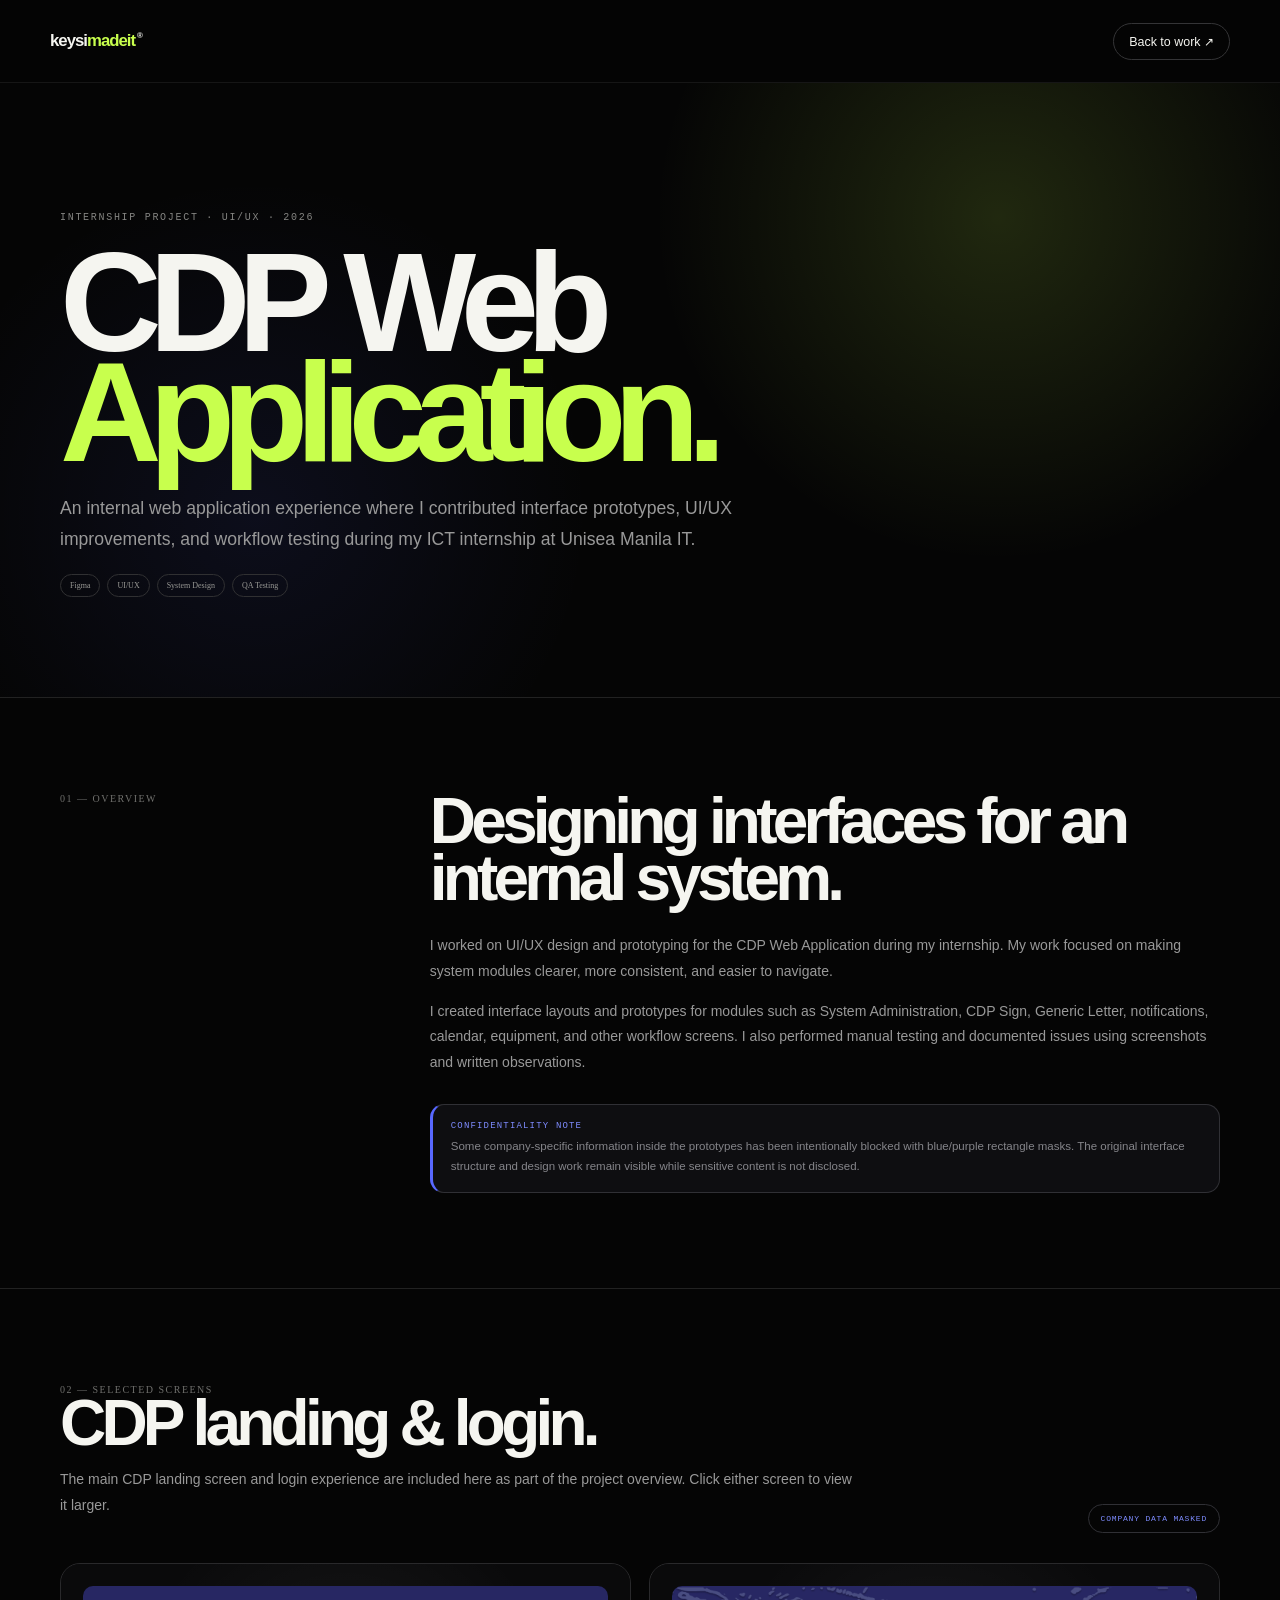
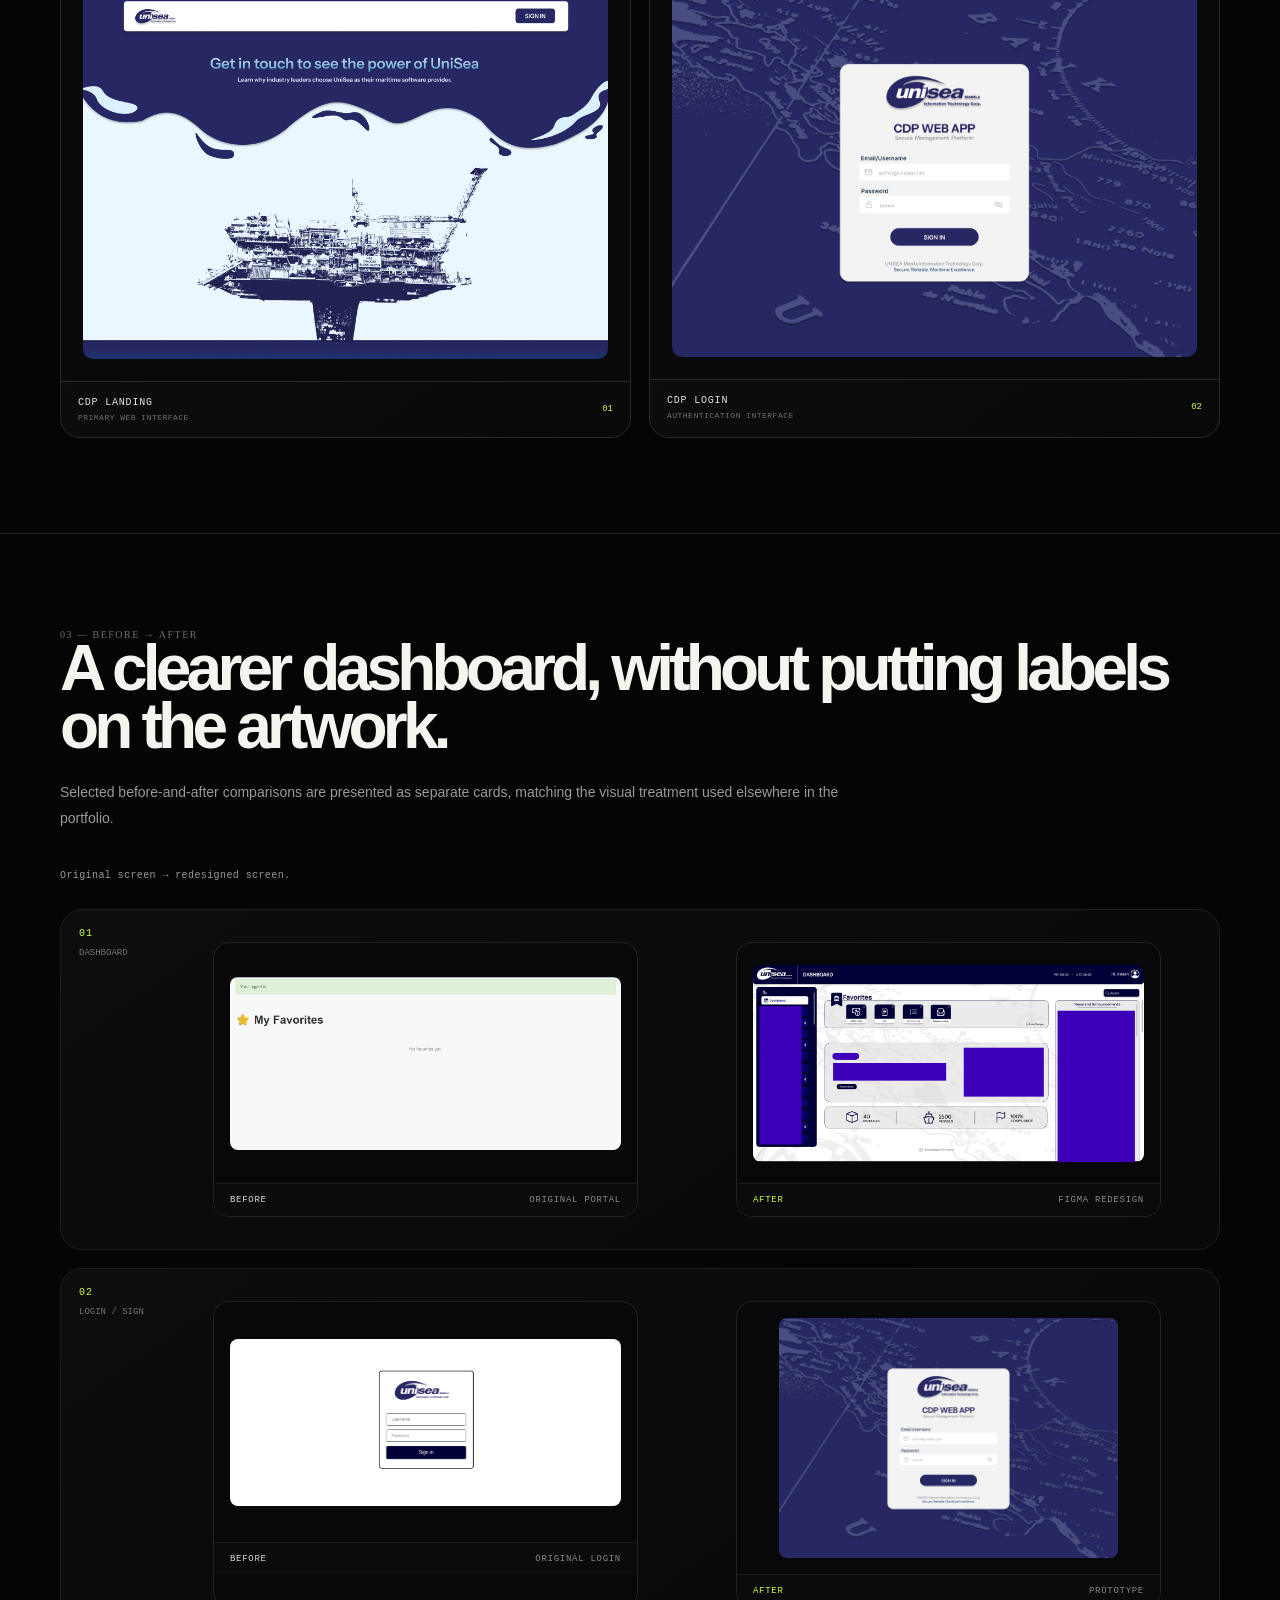
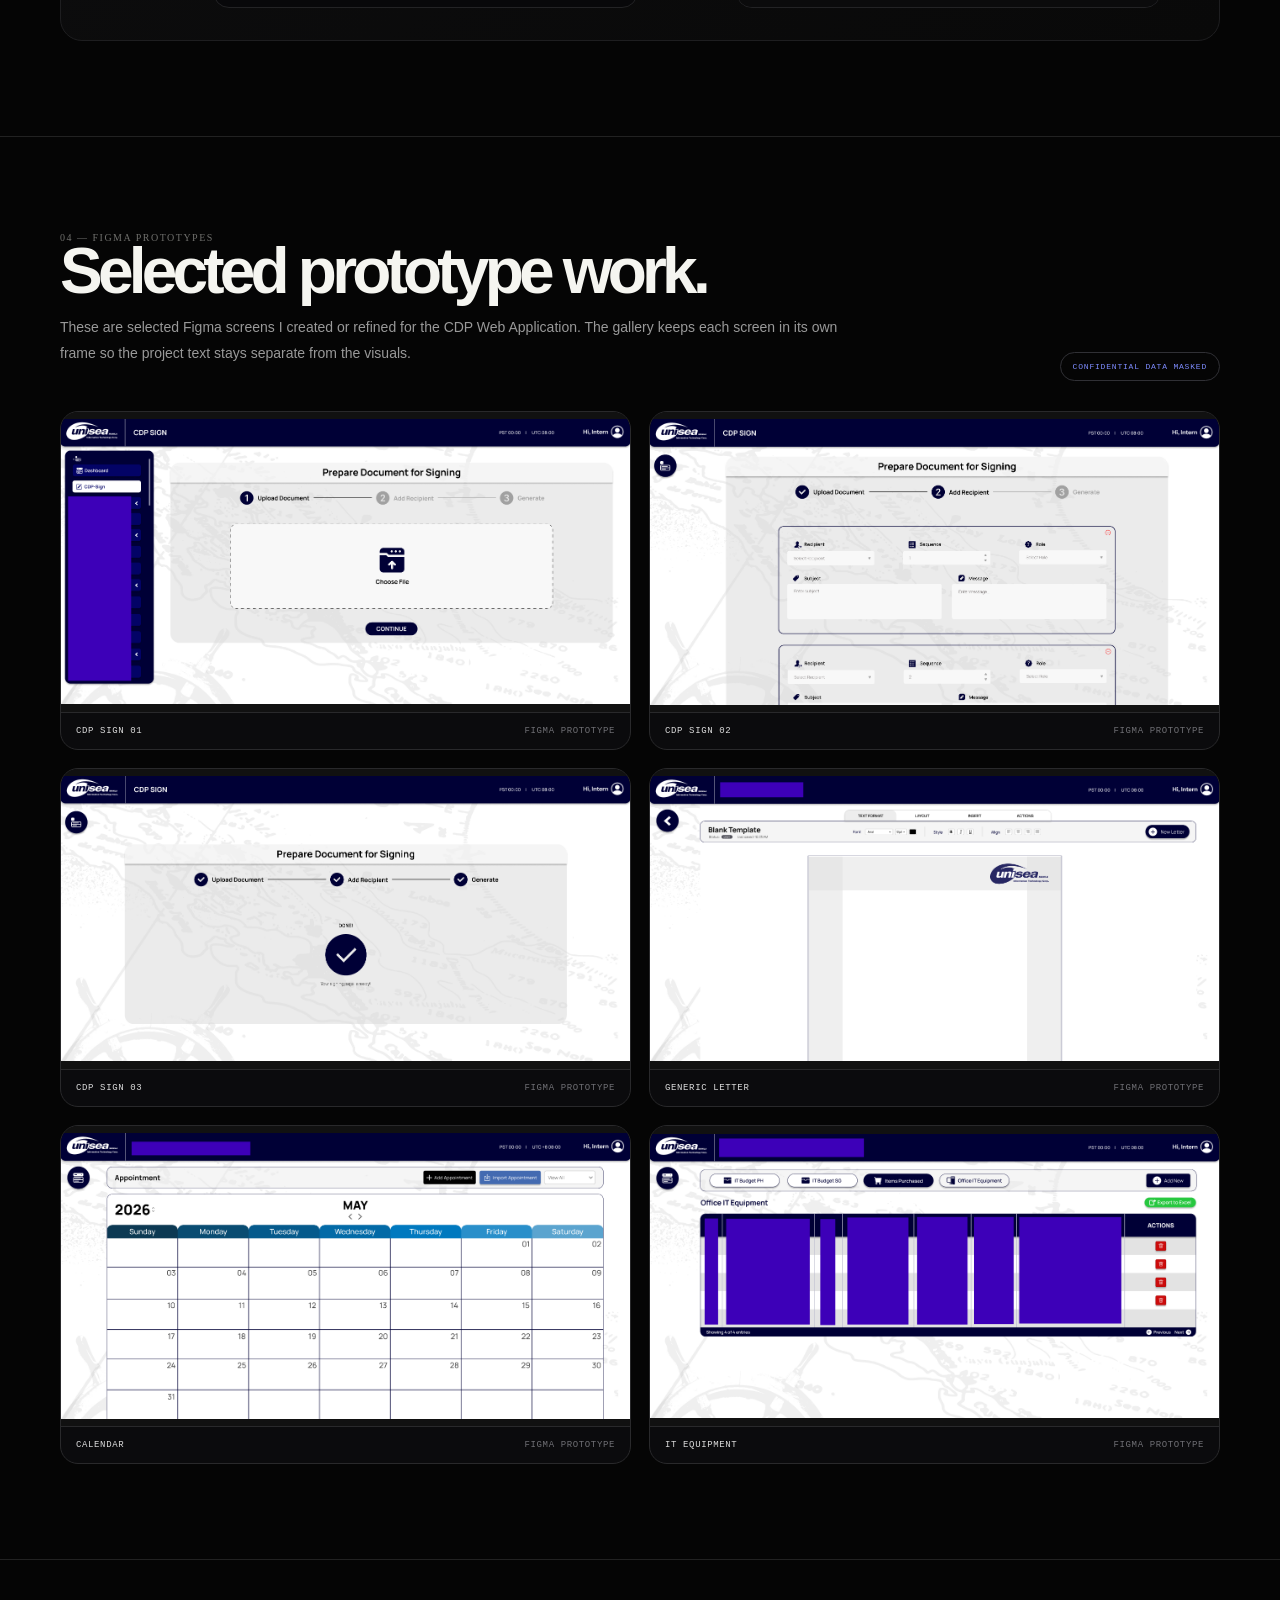
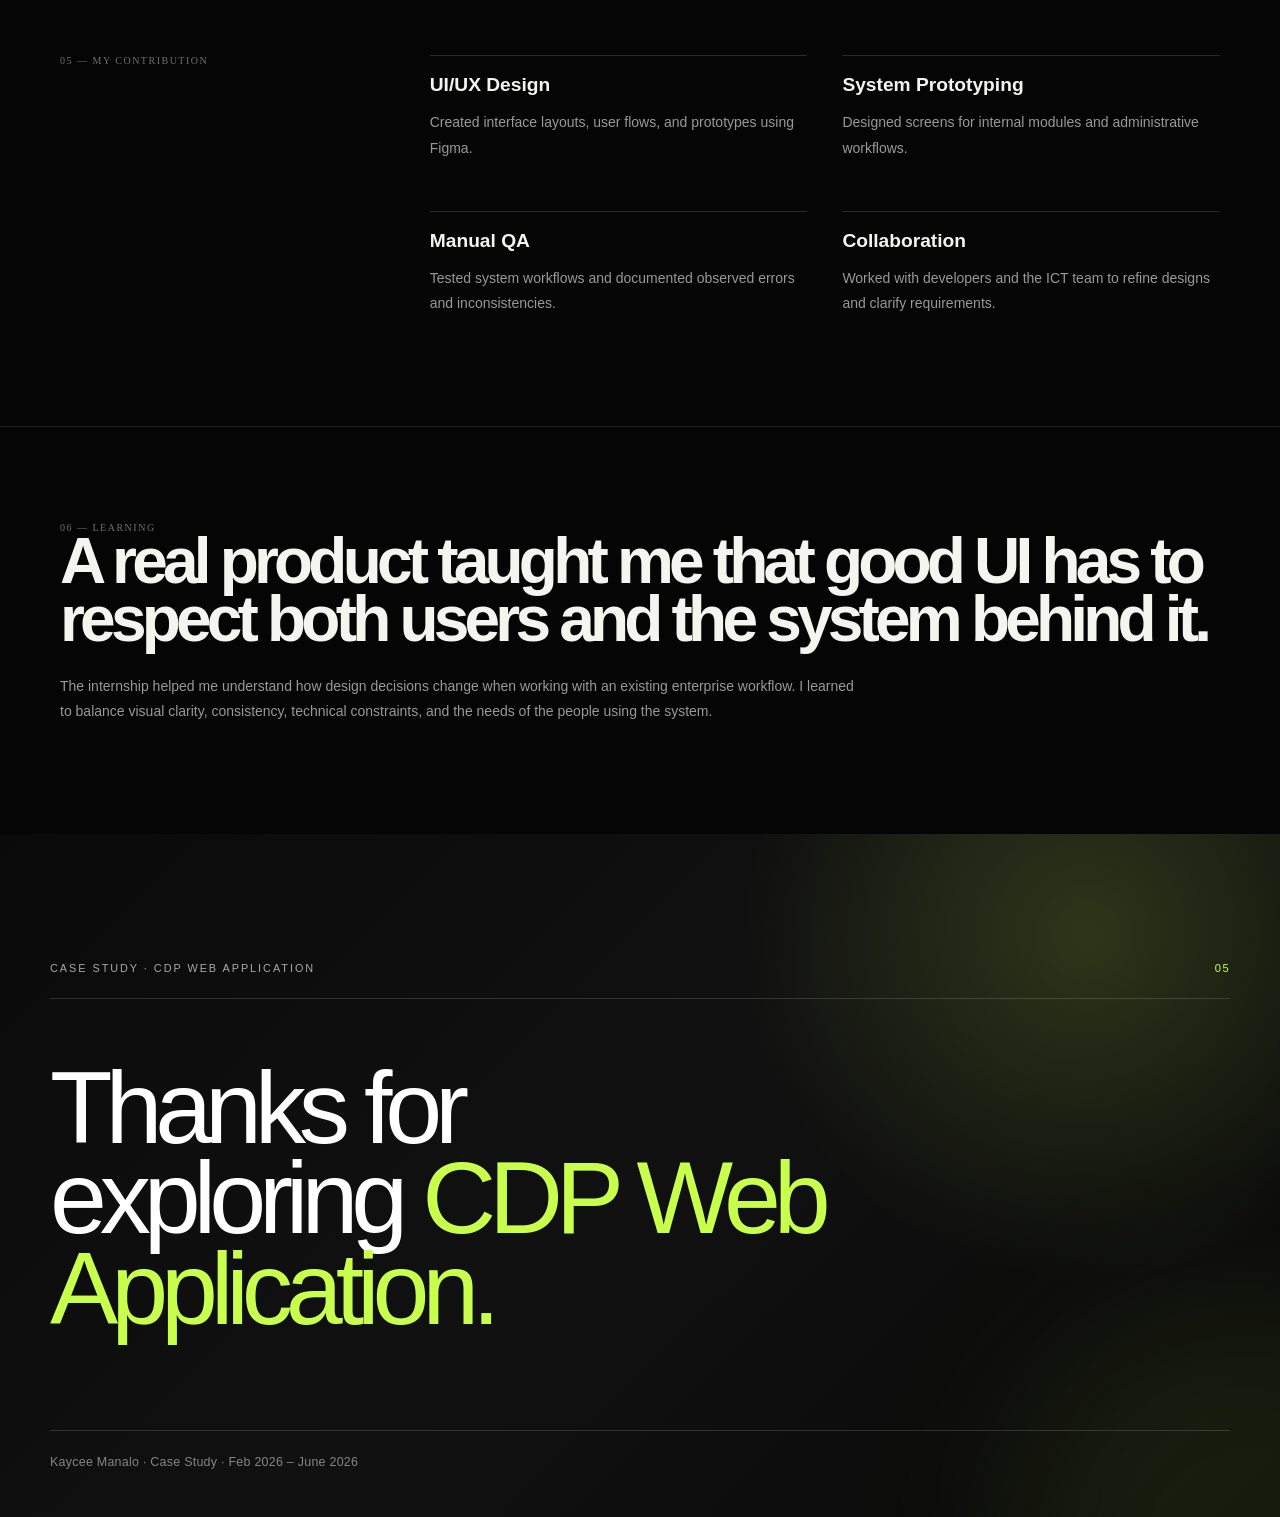
==== cdp.html @ b07d53f9 "More changes" ====
<!doctype html><html lang="en"><head><meta charset="UTF-8"><meta name="viewport" content="width=device-width,initial-scale=1"><title>CDP Web Application — Case Study | keysimadeit</title><link rel="stylesheet" href="style.css"></head>
<body>
<header id="site-header"><nav class="nav-wrap"><a href="index.html" class="brand">keysi<span>madeit</span><b>®</b></a><a href="index.html#work" class="nav-cta">Back to work ↗</a></nav></header>
<main class="case-page"><section class="case-hero-dark"><div class="container"><div class="eyebrow">INTERNSHIP PROJECT · UI/UX · 2026</div><h1>CDP Web<br><span>Application.</span></h1><p>An internal web application experience where I contributed interface prototypes, UI/UX improvements, and workflow testing during my ICT internship at Unisea Manila IT.</p><div class="tags"><span>Figma</span><span>UI/UX</span><span>System Design</span><span>QA Testing</span></div></div></section>
<section class="case-section"><div class="container case-layout"><div class="case-label">01 — OVERVIEW</div><div><h2>Designing interfaces for an internal system.</h2><p>I worked on UI/UX design and prototyping for the CDP Web Application during my internship. My work focused on making system modules clearer, more consistent, and easier to navigate.</p><p>I created interface layouts and prototypes for modules such as System Administration, CDP Sign, Generic Letter, notifications, calendar, equipment, and other workflow screens. I also performed manual testing and documented issues using screenshots and written observations.</p><div class="confidential-note"><strong>Confidentiality note</strong><span>Some company-specific information inside the prototypes has been intentionally blocked with blue/purple rectangle masks. The original interface structure and design work remain visible while sensitive content is not disclosed.</span></div></div></div></section>

<section class="case-section cdp-featured-screens"><div class="container">
<div class="case-label">02 — SELECTED SCREENS</div>
<div class="prototype-intro"><div><h2>CDP landing &amp; login.</h2><p class="case-copy">The main CDP landing screen and login experience are included here as part of the project overview. Click either screen to view it larger.</p></div><span class="confidential-chip">COMPANY DATA MASKED</span></div>
<div class="cdp-feature-screen-grid">
  <figure class="cdp-feature-screen">
    <button type="button" data-lightbox="assets/images/cdp-landing.png" aria-label="View CDP landing screen">
      <span class="cdp-feature-screen-media"><img src="assets/images/cdp-landing.png" alt="CDP Web landing screen"></span>
    </button>
    <figcaption><div><b>CDP Landing</b><span>Primary web interface</span></div><em>01</em></figcaption>
  </figure>
  <figure class="cdp-feature-screen">
    <button type="button" data-lightbox="assets/images/cdp-login.png" aria-label="View CDP login screen">
      <span class="cdp-feature-screen-media"><img src="assets/images/cdp-login.png" alt="CDP Web login screen"></span>
    </button>
    <figcaption><div><b>CDP Login</b><span>Authentication interface</span></div><em>02</em></figcaption>
  </figure>
</div>
</div></section>

<section class="case-section"><div class="container"><div class="case-label">03 — BEFORE → AFTER</div><h2 class="wide-heading">A clearer dashboard, without putting labels on the artwork.</h2><p class="case-copy">Selected before-and-after comparisons are presented as separate cards, matching the visual treatment used elsewhere in the portfolio.</p>
<div class="ba-wrap cdp-ba"><p class="ba-note">Original screen → redesigned screen.</p>
<div class="ba-row"><div class="ba-label"><b>01</b><span>Dashboard</span></div><figure class="ba-card"><button type="button" data-lightbox="assets/images/cdp-prototypes/Dashboard (Before).png" aria-label="View CDP dashboard before"><span class="ba-media"><img src="assets/images/cdp-prototypes/Dashboard (Before).png" alt="CDP Web dashboard before redesign"></span><span class="ba-meta"><strong>Before</strong><span>Original portal</span></span></button></figure><figure class="ba-card ba-after"><button type="button" data-lightbox="assets/images/cdp-prototypes/Dashboard (After).png" aria-label="View CDP dashboard after"><span class="ba-media"><img src="assets/images/cdp-prototypes/Dashboard (After).png" alt="CDP Web dashboard after redesign"></span><span class="ba-meta"><strong>After</strong><span>Figma redesign</span></span></button></figure></div>
<div class="ba-row"><div class="ba-label"><b>02</b><span>Login / Sign</span></div><figure class="ba-card"><button type="button" data-lightbox="assets/images/cdp-prototypes/Login page (Before).png" aria-label="View CDP login before"><span class="ba-media"><img src="assets/images/cdp-prototypes/Login page (Before).png" alt="CDP Web login page before redesign"></span><span class="ba-meta"><strong>Before</strong><span>Original login</span></span></button></figure><figure class="ba-card ba-after"><button type="button" data-lightbox="assets/images/cdp-login.png" aria-label="View CDP Sign prototype"><span class="ba-media"><img src="assets/images/cdp-login.png" alt="CDP Sign Figma prototype"></span><span class="ba-meta"><strong>After</strong><span>Prototype</span></span></button></figure></div></div></div></section>

<section class="case-section"><div class="container"><div class="case-label">04 — FIGMA PROTOTYPES</div><div class="prototype-intro"><div><h2>Selected prototype work.</h2><p class="case-copy">These are selected Figma screens I created or refined for the CDP Web Application. The gallery keeps each screen in its own frame so the project text stays separate from the visuals.</p></div><span class="confidential-chip">CONFIDENTIAL DATA MASKED</span></div><div class="cdp-prototype-grid">
<figure><button type="button" data-lightbox="assets/images/cdp-prototypes/Cdp Sign 1.png"><img src="assets/images/cdp-prototypes/Cdp Sign 1.png" alt="CDP Sign prototype 1"></button><figcaption><b>CDP Sign 01</b><span>Figma prototype</span></figcaption></figure>
<figure><button type="button" data-lightbox="assets/images/cdp-prototypes/Cdp Sign 2.png"><img src="assets/images/cdp-prototypes/Cdp Sign 2.png" alt="CDP Sign prototype 2"></button><figcaption><b>CDP Sign 02</b><span>Figma prototype</span></figcaption></figure>
<figure><button type="button" data-lightbox="assets/images/cdp-prototypes/Cdp Sign 3.png"><img src="assets/images/cdp-prototypes/Cdp Sign 3.png" alt="CDP Sign prototype 3"></button><figcaption><b>CDP Sign 03</b><span>Figma prototype</span></figcaption></figure>
<figure><button type="button" data-lightbox="assets/images/cdp-prototypes/Generic Letter.png"><img src="assets/images/cdp-prototypes/Generic Letter.png" alt="Generic Letter prototype"></button><figcaption><b>Generic Letter</b><span>Figma prototype</span></figcaption></figure>
<figure><button type="button" data-lightbox="assets/images/cdp-prototypes/Calendar.png"><img src="assets/images/cdp-prototypes/Calendar.png" alt="Calendar prototype"></button><figcaption><b>Calendar</b><span>Figma prototype</span></figcaption></figure>
<figure><button type="button" data-lightbox="assets/images/cdp-prototypes/IT Equipment.png"><img src="assets/images/cdp-prototypes/IT Equipment.png" alt="IT Equipment prototype"></button><figcaption><b>IT Equipment</b><span>Figma prototype</span></figcaption></figure>
</div></div></section>

<section class="case-section"><div class="container case-layout"><div class="case-label">05 — MY CONTRIBUTION</div><div class="contrib-grid"><div><b>UI/UX Design</b><p>Created interface layouts, user flows, and prototypes using Figma.</p></div><div><b>System Prototyping</b><p>Designed screens for internal modules and administrative workflows.</p></div><div><b>Manual QA</b><p>Tested system workflows and documented observed errors and inconsistencies.</p></div><div><b>Collaboration</b><p>Worked with developers and the ICT team to refine designs and clarify requirements.</p></div></div></div></section>
<section class="case-section"><div class="container"><div class="case-label">06 — LEARNING</div><h2 class="wide-heading">A real product taught me that good UI has to respect both users and the system behind it.</h2><p class="case-copy">The internship helped me understand how design decisions change when working with an existing enterprise workflow. I learned to balance visual clarity, consistency, technical constraints, and the needs of the people using the system.</p></div></section></main>
<footer class="tb-footer"><div class="tb-container"><div class="tb-footer-top"><span class="tb-footer-label">CASE STUDY · CDP WEB APPLICATION</span><span class="tb-footer-number">05</span></div><h2>Thanks for<br>exploring <span>CDP Web Application.</span></h2><div class="tb-footer-bottom"><p>Kaycee Manalo · Case Study · Feb 2026 – June 2026</p></div></div></footer>
<div id="lightbox" class="lightbox" aria-hidden="true"><button id="close-lightbox">×</button><img id="lightbox-img" alt="Expanded portfolio item"></div>
<script>
const lightbox=document.getElementById('lightbox'),lightboxImg=document.getElementById('lightbox-img');
document.querySelectorAll('[data-lightbox]').forEach(el=>el.addEventListener('click',()=>{if(!lightbox||!lightboxImg)return;lightboxImg.src=el.dataset.lightbox;lightbox.classList.add('open');lightbox.setAttribute('aria-hidden','false')}));
function closeBox(){lightbox?.classList.remove('open');if(lightboxImg)lightboxImg.src='';lightbox?.setAttribute('aria-hidden','true')}
document.getElementById('close-lightbox')?.addEventListener('click',closeBox);lightbox?.addEventListener('click',e=>{if(e.target===lightbox)closeBox()});document.addEventListener('keydown',e=>e.key==='Escape'&&closeBox());
</script></body></html>
---- style.css ----
:root{
  --bg:#050505;--bg2:#0b0b0d;--panel:#101012;--panel2:#151517;
  --text:#f5f5f0;--muted:#9b9b98;--line:#242426;--lime:#c8ff4d;
  --blue:#6672ff;--white:#fff;
}
*{box-sizing:border-box}
html{scroll-behavior:smooth}
body{margin:0;background:var(--bg);color:var(--text);font-family:Inter,Arial,sans-serif;overflow-x:hidden}
body:before{content:"";position:fixed;inset:0;z-index:-10;pointer-events:none;
background:
radial-gradient(650px 500px at 8% 8%,rgba(200,255,77,.10),transparent 60%),
radial-gradient(700px 520px at 92% 40%,rgba(89,103,255,.10),transparent 62%),
radial-gradient(600px 500px at 48% 100%,rgba(255,255,255,.035),transparent 65%),
linear-gradient(180deg,#030303 0%,#09090a 48%,#030303 100%)}
a{color:inherit}
img{max-width:100%}
.container{width:min(1180px,calc(100% - 40px));margin:0 auto}
.bg-orb{position:fixed;width:420px;height:420px;border-radius:50%;filter:blur(120px);opacity:.10;pointer-events:none;z-index:-2}
.orb-1{background:var(--lime);left:-250px;top:150px}.orb-2{background:var(--blue);right:-250px;top:55%}
.noise{position:fixed;inset:0;opacity:.025;pointer-events:none;z-index:30;background-image:url("data:image/svg+xml,%3Csvg xmlns='http://www.w3.org/2000/svg' width='160' height='160'%3E%3Cfilter id='n'%3E%3CfeTurbulence type='fractalNoise' baseFrequency='.8' numOctaves='3' stitchTiles='stitch'/%3E%3C/filter%3E%3Crect width='100%25' height='100%25' filter='url(%23n)'/%3E%3C/svg%3E")}

#site-header{
  position:fixed;
  top:0;
  left:0;
  right:0;
  z-index:50;
  background:rgba(5,5,5,.94);
  backdrop-filter:blur(5px);
  -webkit-backdrop-filter:blur(5px);
  border-bottom:1px solid rgba(255,255,255,.07);
  transition:.3s;
}

.nav-wrap{
  height:82px;
  width:min(1180px,calc(100% - 40px));
  margin:auto;
  display:flex;
  align-items:center;
  justify-content:space-between;
  gap:25px;
}

.brand{
  font-weight:900;
  text-decoration:none;
  letter-spacing:-.06em;
  font-size:1.05rem;
}

.brand span{color:var(--lime)}

.brand b{
  font-size:.5rem;
  vertical-align:top;
  margin-left:2px;
}

.nav-right{
  display:flex;
  align-items:center;
  gap:16px;
}

.nav-cta{
  font-size:.78rem;
  text-decoration:none;
  border:1px solid #343436;
  border-radius:999px;
  padding:10px 15px;
  transition:.2s;
}

.nav-cta:hover{
  border-color:var(--lime);
  color:var(--lime);
}

.menu-btn{
  display:flex;
  align-items:center;
  justify-content:center;
  width:42px;
  height:42px;
  background:none;
  border:1px solid #343436;
  border-radius:50%;
  color:#fff;
  font-size:16px;
  cursor:pointer;
  transition:border-color .2s ease,color .2s ease;
}

.menu-btn:hover{
  border-color:var(--lime);
  color:var(--lime);
}

.menu-overlay{position:fixed;inset:0;background:rgba(3,3,4,.6);backdrop-filter:blur(2px);z-index:59;opacity:0;visibility:hidden;transition:opacity .35s ease,visibility .35s ease}
.menu-overlay.open{opacity:1;visibility:visible}

.mobile-menu{position:fixed;top:0;right:0;bottom:0;width:min(380px,86vw);background:#0a0a0b;border-left:1px solid #222;z-index:60;
  display:flex;flex-direction:column;padding:26px 30px 34px;
  transform:translateX(100%);transition:transform .4s cubic-bezier(.2,.9,.2,1)}
.mobile-menu.open{transform:translateX(0)}

.mobile-menu-top{display:flex;align-items:center;justify-content:space-between;padding-bottom:26px;border-bottom:1px solid #1e1e20}
.menu-close{background:none;border:0;color:#999;font-size:26px;line-height:1;cursor:pointer;transition:color .2s ease}
.menu-close:hover{color:var(--lime)}

.mobile-menu-links{display:flex;flex-direction:column;padding:22px 0;gap:2px}
.mobile-menu-links a{display:flex;align-items:baseline;gap:14px;color:#e8e8e5;text-decoration:none;font-size:1.35rem;font-weight:700;letter-spacing:-.02em;padding:11px 0;transition:color .2s ease,transform .2s ease}
.mobile-menu-links a span{font-family:"DM Mono",monospace;font-size:11px;font-weight:400;color:#666;letter-spacing:.05em}
.mobile-menu-links a:hover{color:var(--lime);transform:translateX(4px)}

.mobile-menu-bottom{margin-top:auto;padding-top:22px;border-top:1px solid #1e1e20;display:flex;flex-direction:column;gap:18px}
.mobile-menu-bottom .btn{width:100%}
.mobile-menu-social{display:flex;gap:18px;flex-wrap:wrap}
.mobile-menu-social a{color:#999;text-decoration:none;font-size:.8rem;transition:color .2s ease}
.mobile-menu-social a:hover{color:var(--lime)}

.hero{min-height:100vh;padding:145px 0 80px;display:flex;align-items:center}
.hero-grid{display:grid;grid-template-columns:1.05fr .95fr;gap:70px;align-items:center}
.eyebrow,.section-kicker{font-family:"DM Mono",monospace;font-size:10px;letter-spacing:.17em;color:#858582;text-transform:uppercase}
.hero h1{font-size:clamp(4.5rem,8vw,8.5rem);line-height:.82;letter-spacing:-.085em;margin:24px 0 30px;font-weight:800}
.hero h1 span{color:var(--lime)}.hero h1 em{font-style:normal;color:#8f8f8b}
.hero-copy>p{max-width:620px;color:#aaa;line-height:1.8;font-size:1.03rem}
.actions{display:flex;gap:10px;flex-wrap:wrap;margin-top:28px}
.btn{display:inline-flex;align-items:center;justify-content:center;border-radius:999px;padding:13px 18px;text-decoration:none;font-size:.8rem;font-weight:700}
.btn-lime{background:var(--lime);color:#080808}.btn-lime:hover{transform:translateY(-2px)}
.btn-outline{border:1px solid #38383a;color:#eee}.btn-outline:hover{border-color:var(--lime);color:var(--lime)}
.hero-meta{display:flex;gap:22px;margin-top:35px;color:#6f6f6c;font:10px "DM Mono",monospace;text-transform:uppercase;letter-spacing:.08em}
.hero-visual{position:relative;min-height:610px;display:flex;align-items:center;justify-content:center}
.portrait-frame{width:min(430px,90%);height:570px;border:1px solid #29292b;border-radius:24px;overflow:hidden;background:#111;box-shadow:0 40px 100px rgba(0,0,0,.45);transform:rotate(2deg)}
.portrait-frame img{width:100%;height:100%;object-fit:cover;object-position:center top;display:block}
.floating-note{position:absolute;left:2%;bottom:70px;background:#101012;border:1px solid #2d2d2f;border-radius:15px;padding:13px 16px;box-shadow:0 20px 50px rgba(0,0,0,.35)}
.floating-note span{display:block;color:#777;font:9px "DM Mono",monospace;letter-spacing:.14em}.floating-note strong{font-size:1rem}
.circle-stamp{position:absolute;right:0;top:55px;width:110px;height:110px;border:1px solid #38383a;border-radius:50%;display:flex;align-items:center;justify-content:center;text-align:center;font:8px "DM Mono",monospace;line-height:1.6;letter-spacing:.1em;transform:rotate(12deg);background:rgba(5,5,5,.65)}

.section{padding:110px 0}.border-top{border-top:1px solid var(--line)}
.section.dark{background:#080809}.section.compact{padding:85px 0}
.section-kicker{margin-bottom:30px}.section-kicker.light{color:#6d6d69}
.display{font-size:clamp(3.2rem,6.5vw,7rem);line-height:.9;letter-spacing:-.075em;margin:0;font-weight:800}
.display.light{color:#f4f4ef}.display span{color:var(--lime)}
.lead{font-size:1.12rem;line-height:1.8;color:#a3a3a0;max-width:720px}
.two-col{display:grid;grid-template-columns:.75fr 1.25fr;gap:70px}
.about-grid{display:grid;grid-template-columns:.75fr 1.25fr;gap:70px;align-items:center}
.about-photo{height:500px;border-radius:22px;overflow:hidden;border:1px solid #29292b}
.about-photo img{width:100%;height:100%;object-fit:cover;object-position:center top}
.light-copy{color:#aaa;line-height:1.85}
.stats{display:grid;grid-template-columns:1fr 1fr;gap:1px;background:#252527;margin-top:35px;border:1px solid #252527}
.stats div{background:#0b0b0d;padding:22px}.stats strong{font-size:1.8rem;display:block}.stats span{font:9px "DM Mono";color:#70706d;text-transform:uppercase;letter-spacing:.1em}

.skills-grid{display:grid;grid-template-columns:repeat(2,1fr);gap:1px;background:#29292b;border:1px solid #29292b}
.skills-grid>div{background:#0b0b0d;padding:28px;min-height:180px}.skills-grid>div:hover{background:#101012}
.skills-grid b{font-size:1.1rem}.skills-grid p{color:#777;line-height:1.7;font-size:.85rem}.skills-grid span{font:9px "DM Mono";color:var(--lime)}

.work-head{display:flex;justify-content:space-between;gap:30px;align-items:end;margin-bottom:45px}.work-head p{color:#777;max-width:440px;line-height:1.7}
.project{border-top:1px solid #29292b;padding:45px 0;display:grid;grid-template-columns:70px 1fr;gap:35px}
.project-top{font:10px "DM Mono";color:#70706d}.project-content{display:grid;grid-template-columns:.7fr 1.3fr;gap:45px;align-items:center}
.project-content h3{font-size:clamp(2.2rem,4vw,4.5rem);letter-spacing:-.065em;line-height:.9;margin:0 0 18px}.project-content p{color:#888;line-height:1.8}
.project-links{display:flex;gap:10px;flex-wrap:wrap;margin-top:22px}
.project-links a{font-size:.72rem;border-bottom:1px solid #444;text-decoration:none;padding-bottom:4px}.project-links a:hover{color:var(--lime);border-color:var(--lime)}
.project-art{min-height:340px;border:1px solid #29292b;border-radius:20px;overflow:hidden;position:relative;background:#101012}
.project-art img{width:100%;height:100%;object-fit:cover;display:block}
.tubaland-art{background:radial-gradient(circle at 70% 30%,rgba(200,255,77,.2),transparent 40%),#0d0d0e}
.tubaland-art .phone{position:absolute;width:30%;max-height:90%;object-fit:cover;border-radius:16px;border:1px solid #333;box-shadow:0 20px 50px #000;left:15%;top:5%}
.tubaland-art .phone.second{left:35%;top:14%}.tubaland-art .phone.third{left:55%;top:23%}
.cdp-art,.pack-art{padding:0}.cdp-art img,.pack-art img{object-fit:contain;background:#0c0c0d}
.tags,.tag-row{display:flex;gap:7px;flex-wrap:wrap}.tags span,.tag-row span{font:9px "DM Mono";color:#9a9a96;border:1px solid #303032;border-radius:999px;padding:7px 10px}

.timeline{border-left:1px solid #2d2d2f;margin-left:7px}.timeline-item{position:relative;padding:0 0 50px 35px}.timeline-item:before{content:"";position:absolute;left:-4px;top:4px;width:7px;height:7px;border-radius:50%;background:var(--lime);box-shadow:0 0 0 5px #0a0a0b}
.timeline-item span{font:9px "DM Mono";color:#6f6f6c}.timeline-item h3{font-size:1.45rem;margin:9px 0}.timeline-item p{color:#888;line-height:1.75;max-width:700px}

.design-grid{display:grid;grid-template-columns:repeat(3,1fr);gap:16px;align-items:start}
.design-tile{border:1px solid #29292b;border-radius:18px;overflow:hidden;background:#101012;cursor:zoom-in;transition:.25s}
.design-tile:hover{transform:translateY(-5px);border-color:#4b4b4d}.design-tile img{width:100%;display:block;height:auto}.design-tile div{padding:12px 14px;font-size:.72rem;color:#888}

.cert-grid{display:grid;grid-template-columns:repeat(3,1fr);gap:16px}
.cert-grid button{padding:0;text-align:left;background:#101012;border:1px solid #29292b;border-radius:18px;overflow:hidden;color:#fff;cursor:zoom-in;transition:.25s}
.cert-grid button:hover{transform:translateY(-4px);border-color:#4a4a4c}
.cert-grid img{width:100%;height:220px;object-fit:cover;background:#eee;display:block}.cert-grid button div{padding:15px}.cert-grid b{display:block;font-size:.83rem}.cert-grid span{display:block;color:#777;font-size:.7rem;margin-top:6px}

.education-row{display:flex;justify-content:space-between;gap:40px;padding:28px 0;border-top:1px solid #29292b}.education-row span{font:9px "DM Mono";color:#70706d}.education-row h2{font-size:1.5rem;margin:8px 0}.education-row p,.education-row strong{color:#888;font-size:.85rem}
.edu-school{display:flex;align-items:center;gap:14px}
.edu-logo{width:46px;height:46px;object-fit:contain;border-radius:10px;background:#fff;padding:5px;flex-shrink:0}


/* =========================================================
   CONTACT
   ========================================================= */

.contact {
  padding: 120px 0 30px;
  background: linear-gradient(180deg, #080809 0%, #030303 100%);
}

.contact-inner {
  padding: 55px 0 95px;
}

.contact-grid {
  display: grid;
  grid-template-columns: 1.25fr .75fr;
  gap: 60px;
  align-items: center;
}

.contact-photo {
  width: 100%;
  aspect-ratio: 4 / 5;
  max-width: 380px;
  margin-left: auto;

  border: 1px solid #29292b;
  border-radius: 24px;
  overflow: hidden;
  background: #111;

  box-shadow: 0 40px 100px rgba(0, 0, 0, .45);
}

.contact-photo img {
  width: 100%;
  height: 100%;
  object-fit: cover;
  object-position: center top;
  display: block;
}

.contact-inner h2 {
  font-size: clamp(4rem, 8vw, 8.5rem);
  line-height: .82;
  letter-spacing: -.085em;
  margin: 0 0 25px;
}

.contact-inner h2 span {
  color: var(--lime);
}

.contact-inner p {
  color: #777;
  margin: 0;
}

.contact-email {
  display: inline-flex;
  align-items: center;
  gap: 8px;

  margin-top: 22px;

  color: #fff;
  font-size: 1.1rem;
  font-weight: 500;

  text-decoration: none;

  border-bottom: 1px solid #555;
  padding-bottom: 8px;

  transition:
    color .25s ease,
    border-color .25s ease;
}

.contact-email span {
  color: var(--lime);
  transition: transform .25s ease;
}

.contact-email:hover {
  color: var(--lime);
  border-color: var(--lime);
}

.contact-email:hover span {
  transform: translate(3px, -3px);
}


/* =========================================================
   SOCIAL / CONTACT LINKS
   ========================================================= */

.contact-links {
  display: flex;
  align-items: flex-start;
  gap: 30px;

  margin-top: 45px;
}

.contact-link {
  display: flex;
  flex-direction: column;
  align-items: center;
  gap: 10px;

  color: #777;
  text-decoration: none;

  min-width: 64px;

  transition: color .25s ease;
}


/* CIRCLE */

.contact-icon {
  width: 54px;
  height: 54px;

  display: flex;
  align-items: center;
  justify-content: center;

  border: 1px solid #303030;
  border-radius: 50%;

  background: #070708;

  transition:
    color .25s ease,
    border-color .25s ease,
    background .25s ease,
    transform .25s ease,
    box-shadow .25s ease;
}

.contact-icon svg {
  width: 19px;
  height: 19px;

  fill: currentColor;
}


/* LABEL */

.contact-label {
  font-family: "DM Mono", monospace;
  font-size: 8px;
  line-height: 1;
  letter-spacing: .12em;
  text-transform: uppercase;

  color: #666;

  transition: color .25s ease;
}


/* HOVER */

.contact-link:hover {
  color: var(--lime);
}

.contact-link:hover .contact-icon {
  color: var(--lime);

  border-color: var(--lime);

  background: rgba(190, 255, 0, .035);

  transform: translateY(-4px);

  box-shadow:
    0 0 0 1px rgba(190, 255, 0, .08),
    0 0 18px rgba(190, 255, 0, .12);
}

.contact-link:hover .contact-label {
  color: var(--lime);
}


/* =========================================================
   FOOTER
   ========================================================= */

.site-footer {
  background: var(--bg);
  border-top: 1px solid #222;
}

.footer-top {
  padding: 60px 0 40px;
}

/* BRAND COLUMN */

.footer-logo {
  display: inline-block;
  font-weight: 900;
  letter-spacing: -.06em;
  font-size: 1.4rem;
  text-decoration: none;
  color: var(--white);
}

.footer-logo span {
  color: var(--lime);
}

.footer-logo b {
  font-size: .5em;
  vertical-align: top;
  margin-left: 2px;
  color: #777;
}

.footer-tagline {
  margin: 16px 0 0;
  max-width: 320px;
  color: #8a8a86;
  font-size: .85rem;
  line-height: 1.6;
}

/* BOTTOM ROW */

.footer-bottom {
  border-top: 1px solid #1d1d1f;
  padding: 22px 0 30px;

  display: flex;
  align-items: center;
  justify-content: space-between;
  gap: 20px;
}

.footer-copy {
  color: #666;
  font-size: .72rem;
}

.back-to-top {
  display: inline-flex;
  align-items: center;
  gap: 10px;

  color: #999;
  text-decoration: none;
  font-size: .78rem;
  letter-spacing: .02em;

  padding: 10px 8px;

  transition: color .2s ease;
}

.back-to-top b {
  display: inline-flex;
  align-items: center;
  justify-content: center;

  width: 30px;
  height: 30px;
  border-radius: 50%;
  border: 1px solid #303030;

  font-weight: 400;
  font-size: 15px;

  transition:
    color .25s ease,
    border-color .25s ease,
    background .25s ease,
    transform .25s ease,
    box-shadow .25s ease;
}

.back-to-top:hover {
  color: var(--lime);
}

.back-to-top:hover b {
  color: var(--lime);
  border-color: var(--lime);
  background: rgba(200, 255, 77, .06);
  transform: translateY(-3px);
  box-shadow:
    0 0 0 1px rgba(200, 255, 77, .08),
    0 0 18px rgba(200, 255, 77, .12);
}


/* =========================================================
   MOBILE
   ========================================================= */

@media (max-width: 600px) {

  .contact {
    padding: 90px 0 20px;
  }

  .contact-inner {
    padding: 45px 0 70px;
  }

  .contact-inner h2 {
    font-size: clamp(3.5rem, 16vw, 5.5rem);
    line-height: .86;
  }

  .contact-inner p {
    max-width: 320px;
  }

  .contact-email {
    font-size: .95rem;
  }

  .contact-links {
    gap: 18px;
    margin-top: 38px;
  }

  .contact-grid {
    grid-template-columns: 1fr;
    gap: 36px;
  }

  .contact-photo {
    max-width: 260px;
    margin: 0;
    order: -1;
  }

  .contact-icon {
    width: 48px;
    height: 48px;
  }

  .contact-icon svg {
    width: 17px;
    height: 17px;
  }

  .contact-label {
    font-size: 7px;
  }

  .footer-bottom {
    flex-direction: column-reverse;
    align-items: flex-start;
    gap: 18px;
    padding: 20px 0 26px;
  }

}

.lightbox{position:fixed;inset:0;background:rgba(0,0,0,.92);z-index:100;display:none;align-items:center;justify-content:center;padding:30px}.lightbox.open{display:flex}.lightbox img{max-width:92vw;max-height:88vh;object-fit:contain;border-radius:10px}.lightbox button{position:absolute;right:25px;top:20px;border:0;background:none;color:#fff;font-size:40px;cursor:pointer}

.reveal{opacity:0;transform:translateY(24px);transition:opacity .7s ease,transform .7s ease}.reveal.visible{opacity:1;transform:none}.delay-2{transition-delay:.18s}

/* Dark case-study pages */
.case-page{padding-top:82px;background:#050505;min-height:100vh}
.case-hero-dark,.case-hero{padding:130px 0 100px;background:
radial-gradient(circle at 78% 22%,rgba(200,255,77,.14),transparent 31%),
radial-gradient(circle at 20% 70%,rgba(89,103,255,.09),transparent 30%)}
.case-hero-dark h1,.case-title{font-size:clamp(5rem,11vw,10rem);line-height:.78;letter-spacing:-.09em;margin:25px 0;font-weight:800}
.case-hero-dark h1 span,.case-title span{color:var(--lime)}
.case-hero-dark p,.case-hero>div>p{max-width:780px;color:#999;font-size:1.1rem;line-height:1.8}
.case-section,.case-block{padding:95px 0;border-top:1px solid #222}
.case-layout{display:grid;grid-template-columns:.55fr 1.45fr;gap:70px}
.case-label,.case-number{font:10px "DM Mono";letter-spacing:.15em;color:#70706d}
.case-section h2,.case-heading{font-size:clamp(2.8rem,5vw,5.5rem);line-height:.9;letter-spacing:-.075em;margin:0 0 25px}
.case-section p,.case-copy{color:#999;line-height:1.85;max-width:800px}
.case-gallery{display:grid;grid-template-columns:repeat(2,1fr);gap:18px;margin-top:35px}.case-gallery.three{grid-template-columns:repeat(3,1fr)}
.case-gallery img,.case-img img{width:100%;display:block;border:1px solid #29292b;border-radius:18px;background:#111}
.case-img{border-radius:18px;overflow:hidden;background:#111}
.contrib-grid{display:grid;grid-template-columns:repeat(2,1fr);gap:35px}.contrib-grid div{border-top:1px solid #29292b;padding-top:18px}.contrib-grid b{font-size:1.2rem}
.stack{display:grid;grid-template-columns:repeat(2,1fr);gap:12px}.stack div{padding:20px;background:#101012;border:1px solid #29292b;border-radius:14px}.stack small{color:#777}
.flow{display:flex;flex-wrap:wrap;gap:8px;margin-top:2rem}.flow span{border:1px solid #333;border-radius:999px;padding:.6rem .9rem;font-size:.75rem}
.back{position:fixed;left:20px;bottom:20px;z-index:60;background:#f4f4ef;color:#050505;border-radius:999px;padding:11px 16px;text-decoration:none;font:700 11px Inter}
.play-link{display:inline-flex;align-items:center;gap:8px;margin-top:25px;background:var(--lime);color:#050505;border-radius:999px;padding:13px 17px;text-decoration:none;font-weight:800;font-size:.78rem}
.play-link:hover{transform:translateY(-2px)}

@media(max-width:900px){
 .hero{padding-top:120px}.hero-grid,.about-grid,.two-col,.project-content,.case-layout{grid-template-columns:1fr;gap:40px}
 .hero-visual{min-height:520px}.portrait-frame{height:520px}.circle-stamp{right:4%}
 .design-grid,.cert-grid{grid-template-columns:repeat(2,1fr)}
 .project{grid-template-columns:45px 1fr}
 .case-gallery.three,.contrib-grid{grid-template-columns:1fr}
}
@media(max-width:560px){
 .container,.nav-wrap{width:min(100% - 28px,1180px)}
 .hero h1{font-size:clamp(3.7rem,18vw,6rem)}.hero-visual{min-height:430px}.portrait-frame{height:430px}.floating-note{left:0;bottom:20px}
 .section{padding:75px 0}.display{font-size:clamp(2.7rem,14vw,5rem)}
 .skills-grid,.design-grid,.cert-grid,.stack{grid-template-columns:1fr}
 .project{grid-template-columns:1fr;gap:18px}.project-content h3{font-size:3rem}
 .project-art{min-height:250px}
 .education-row,footer{flex-direction:column;gap:12px}
 .edu-school{gap:12px}
 .case-hero-dark,.case-hero{padding:105px 0 75px}.case-hero-dark h1,.case-title{font-size:clamp(4rem,20vw,7rem)}
}

/* --- final visual refinement: smaller type + compact about + single-item galleries --- */
body{font-size:14px}.container{width:min(1160px,calc(100% - 44px))}
.hero h1{font-size:clamp(3.4rem,6.4vw,6.9rem);line-height:.84}.hero-copy>p{font-size:.9rem;max-width:560px}.hero{padding-top:125px}.hero-visual{min-height:560px}.portrait-frame{width:min(385px,86%);height:500px}
.section{padding:90px 0}.section.compact{padding:70px 0}.display{font-size:clamp(2.8rem,5.2vw,5.4rem)}.lead{font-size:.95rem;line-height:1.75}.body,.light-copy{font-size:.8rem;line-height:1.75}
.about-modern{display:grid;grid-template-columns:1fr 1.05fr;gap:70px;align-items:center}.about-title{margin-bottom:28px}.about-copy .btn{margin-top:12px}
.about-side{min-width:0}.about-card{display:grid;grid-template-columns:38% 62%;background:#101012;border:1px solid #29292b;border-radius:15px;overflow:hidden}.about-photo-modern{height:330px;overflow:hidden}.about-photo-modern img{width:100%;height:100%;object-fit:cover;object-position:center top}.about-table{display:flex;flex-direction:column}.about-table>div{display:grid;grid-template-columns:25px 72px 1fr;align-items:center;gap:7px;padding:16px 18px;border-bottom:1px solid #29292b;min-height:65px}.about-table>div:last-child{border-bottom:0}.about-table span{color:var(--lime);font-size:10px}.about-table b{font-size:.65rem;color:#bdbdb8;font-weight:500}.about-table em{font-style:normal;color:#777;font-size:.68rem}.about-mini-stats{display:grid;grid-template-columns:repeat(3,1fr);margin-top:14px;border:1px solid #29292b;border-radius:13px;overflow:hidden}.about-mini-stats>div{padding:15px 13px;border-right:1px solid #29292b}.about-mini-stats>div:last-child{border-right:0}.about-mini-stats strong{display:block;color:var(--lime);font-size:1.15rem}.about-mini-stats span{display:block;color:#777;font-size:.58rem;margin-top:5px}
.project{padding:38px 0;grid-template-columns:1fr;gap:25px}.project-content{grid-template-columns:.65fr 1.35fr;gap:38px}.project-content h3{font-size:clamp(2.4rem,4vw,4rem)}.project-art{min-height:280px}.project-top{display:flex;justify-content:space-between}.project-content p{font-size:.8rem}.tags span{font-size:8px;padding:6px 9px}
.design-grid,.cert-grid{display:none}
.portfolio-carousel{position:relative;display:grid;grid-template-columns:48px minmax(0,1fr) 48px;grid-template-rows:auto 24px;align-items:center;gap:8px}.carousel-window{overflow:hidden;min-width:0}.carousel-track{display:flex;transition:transform .45s cubic-bezier(.2,.7,.2,1);will-change:transform}.carousel-item{flex:0 0 100%;width:100%;border:1px solid #29292b;border-radius:18px;background:#101012;overflow:hidden;cursor:zoom-in;padding:0;color:#fff}.carousel-item img{display:block;width:100%;height:510px;object-fit:contain;background:#0d0d0e}.carousel-arrow{width:40px;height:40px;border:1px solid #38383a;border-radius:50%;background:#0d0d0e;color:#eee;font-size:27px;line-height:1;cursor:pointer}.carousel-arrow:hover{border-color:var(--lime);color:var(--lime)}.carousel-dots{grid-column:1/4;display:flex;justify-content:center;gap:7px}.carousel-dots button{width:6px;height:6px;border-radius:50%;border:0;background:#4b4b4d;padding:0;cursor:pointer}.carousel-dots button.active{background:var(--lime);transform:scale(1.25)}.cert-item{cursor:zoom-in}.cert-item img{height:470px;object-fit:contain;background:#111}.cert-item div{text-align:left;padding:14px 16px}.cert-item b{display:block;font-size:.75rem}.cert-item span{font-size:.62rem;color:#777;display:block;margin-top:4px}
.work-head p{font-size:.78rem}.work-head{margin-bottom:35px}.timeline-item p{font-size:.78rem}.timeline-item h3{font-size:1.2rem}.timeline-item h4{font-size:.8rem}.education-row h2{font-size:1.2rem}.contact-inner h2{font-size:clamp(3.8rem,7vw,7rem)}
@media(max-width:900px){.about-modern{grid-template-columns:1fr;gap:42px}.about-card{grid-template-columns:34% 66%}.about-photo-modern{height:300px}.project-content{grid-template-columns:1fr}.carousel-item img{height:480px}}
@media(max-width:560px){.container{width:calc(100% - 28px)}.hero h1{font-size:clamp(3.4rem,16vw,5.2rem)}.hero-visual{min-height:440px}.portrait-frame{height:430px}.about-card{grid-template-columns:1fr}.about-photo-modern{height:360px}.about-table>div{grid-template-columns:22px 62px 1fr}.about-mini-stats strong{font-size:1rem}.portfolio-carousel{grid-template-columns:38px minmax(0,1fr) 38px}.carousel-item img{height:430px}.cert-item img{height:400px}.carousel-arrow{width:34px;height:34px;font-size:23px}.project-art{min-height:230px}}

/* === Portfolio redesign: skills / selected designs / featured works === */
.skills-section{padding-top:96px;padding-bottom:100px;background:linear-gradient(180deg,#080809 0%,#050506 100%)}
.skills-layout{display:grid;grid-template-columns:.72fr 1.28fr;gap:72px;align-items:start}
.skills-intro{position:sticky;top:120px}
.skills-grid{display:grid;grid-template-columns:repeat(2,minmax(0,1fr));background:transparent;border:0;gap:0}
.skills-grid article{background:transparent;border-top:1px solid #303033;padding:27px 20px 27px 0;min-height:150px;transition:background .25s ease,transform .25s ease}
.skills-grid article:nth-child(even){padding-left:28px;padding-right:0}
.skills-grid article:nth-last-child(-n+2){border-bottom:1px solid #303033}
.skills-grid article:hover{background:linear-gradient(90deg,rgba(255,255,255,.025),transparent);transform:translateY(-2px)}
.skills-grid article>b{display:block;color:var(--lime);font:700 10px "DM Mono",monospace;margin-bottom:22px}
.skills-grid article h3{font-size:1.15rem;margin:0 0 10px;letter-spacing:-.035em;font-weight:500}
.skills-grid article p{margin:0;color:#7e7e7a;font-size:.74rem;line-height:1.65;max-width:330px}

 .designs-section{padding-top:36px;padding-bottom:72px;background:linear-gradient(180deg,#0a0a0b 0%,#080809 100%);border-top:1px solid #19191b}
.designs-top{display:flex;justify-content:space-between;align-items:center;margin-bottom:4px}
.view-all{font:10px "DM Mono",monospace;text-decoration:none;color:#777;text-transform:none}.view-all:hover{color:var(--lime)}.light-link{color:#aaa}.light-link:hover{color:var(--lime)}
.design-count{font:10px "DM Mono",monospace;color:#aaa}
.designs-carousel{display:grid;grid-template-columns:54px minmax(0,1fr) 54px;align-items:center;gap:8px}
.design-nav{width:44px;height:44px;border:1px solid #38383a;border-radius:50%;background:#0d0d0e;color:#eee;font:18px "DM Mono",monospace;cursor:pointer;transition:border-color .25s,color .25s,transform .25s}.design-nav:hover{border-color:var(--lime);color:var(--lime);transform:scale(1.05)}
.designs-stage{position:relative;height:500px;max-width:920px;width:100%;margin:0 auto}
.design-card{position:absolute;top:55px;width:205px;height:345px;border-radius:23px;overflow:hidden;border:1px solid rgba(255,255,255,.35);background:#111;box-shadow:0 30px 60px rgba(0,0,0,.5);transition:all .45s cubic-bezier(.2,.7,.2,1);opacity:0;pointer-events:none}
.design-item{display:block;width:100%;height:100%;padding:0;border:0;background:none;cursor:zoom-in}.design-item img{width:100%;height:100%;object-fit:cover;display:block}
.design-card.pos-back-left{left:5%;transform:rotate(-8deg) translateY(24px);filter:brightness(.75);z-index:1;opacity:1;pointer-events:auto}.design-card.pos-left{left:24%;transform:rotate(-4deg) translateY(8px);filter:brightness(.9);z-index:2;opacity:1;pointer-events:auto}.design-card.pos-center{left:50%;transform:translateX(-50%) translateY(-10px);width:250px;height:385px;border-color:var(--lime);box-shadow:0 35px 80px rgba(0,0,0,.6),0 0 0 1px rgba(200,255,77,.35);z-index:4;opacity:1;pointer-events:auto}.design-card.pos-right{right:24%;transform:rotate(4deg) translateY(8px);filter:brightness(.9);z-index:2;opacity:1;pointer-events:auto}.design-card.pos-back-right{right:5%;transform:rotate(8deg) translateY(24px);filter:brightness(.75);z-index:1;opacity:1;pointer-events:auto}.design-card.pos-hidden{opacity:0;pointer-events:none;transform:scale(.9);z-index:0}
.design-card.pos-back-left:hover{transform:rotate(-8deg) translateY(8px);filter:brightness(1);z-index:10}.design-card.pos-left:hover{transform:rotate(-4deg) translateY(-2px);filter:brightness(1);z-index:10}.design-card.pos-center:hover{transform:translateX(-50%) translateY(-18px);filter:brightness(1);z-index:10}.design-card.pos-right:hover{transform:rotate(4deg) translateY(-2px);filter:brightness(1);z-index:10}.design-card.pos-back-right:hover{transform:rotate(8deg) translateY(8px);filter:brightness(1);z-index:10}
.design-caption{text-align:center;margin-top:-20px;position:relative;z-index:6;max-width:760px;margin-left:auto;margin-right:auto}.design-caption em{font-family:Georgia,serif;color:var(--lime);font-size:1.15rem}.design-caption h2{font-size:clamp(2.4rem,5vw,4.1rem);letter-spacing:-.06em;line-height:.9;margin:6px 0 18px}.design-caption p{margin:0 auto 10px;font-size:.78rem;line-height:1.7;color:#aaa;max-width:680px}.design-caption .design-note{font:9px "DM Mono",monospace;letter-spacing:.03em;color:#666;margin-top:14px}

/* BEFORE / AFTER COMPARISON — used on case-study pages */

.ba-wrap{margin-top:35px;display:grid;gap:18px}
.ba-note{font:10px "DM Mono",monospace;letter-spacing:.04em;color:#6d6d6a;margin:0 0 6px}

.ba-row{display:grid;grid-template-columns:76px 1fr 1fr;gap:18px;align-items:center;border:1px solid #1e1e20;border-radius:22px;padding:18px;background:linear-gradient(145deg,#0d0d0e,#090909)}
.ba-label b{display:block;color:var(--lime);font:10px "DM Mono",monospace;letter-spacing:.1em}
.ba-label span{display:block;margin-top:8px;color:#75756f;font:9px "DM Mono",monospace;text-transform:uppercase;line-height:1.4}

.ba-card{border:1px solid #232325;border-radius:16px;background:#08080a;overflow:hidden;display:flex;flex-direction:column}
.ba-card button{border:0;background:none;padding:0;cursor:zoom-in;width:100%;display:flex;flex-direction:column;align-items:stretch;text-align:left}
.ba-media{display:flex;align-items:center;justify-content:center;min-height:190px;padding:16px}
.ba-media img{max-height:200px;max-width:100%;object-fit:contain;border-radius:8px;transition:transform .3s ease;display:block}
.ba-card button:hover .ba-media img{transform:translateY(-3px)}
.ba-meta{display:flex;align-items:center;justify-content:space-between;width:100%;padding:11px 16px;border-top:1px solid #1c1c1e;background:#0b0b0c;font:9px "DM Mono",monospace;letter-spacing:.08em;text-transform:uppercase;color:#8a8a86}
.ba-meta strong{color:#dcdcd8;font-weight:500}
.ba-after .ba-meta strong{color:var(--lime)}

@media (max-width:760px){
  .ba-row{grid-template-columns:1fr;gap:12px}
  .ba-label{display:flex;align-items:baseline;gap:10px}
  .ba-label span{margin-top:0}
  .ba-media{min-height:150px;padding:12px}
  .ba-media img{max-height:160px}
}

.featured-section{padding-top:80px;background:linear-gradient(180deg,#050506 0%,#09090a 100%)}
.featured-head{display:flex;justify-content:space-between;align-items:flex-end;margin-bottom:40px}.featured-head .display{font-size:clamp(3rem,5.5vw,5.6rem)}
.featured-grid{display:grid;grid-template-columns:repeat(3,minmax(0,1fr));gap:16px}
.featured-card{min-width:0;border:1px solid #2a2a2c;border-radius:18px;overflow:hidden;background:linear-gradient(145deg,#171719 0%,#0b0b0c 55%,#151516 100%);box-shadow:0 25px 70px rgba(0,0,0,.25);display:flex;flex-direction:column;transition:transform .3s ease,border-color .3s ease,box-shadow .3s ease}
.featured-card:hover{transform:translateY(-6px);border-color:#444449;box-shadow:0 35px 90px rgba(0,0,0,.45)}
.featured-media{height:285px;position:relative;overflow:hidden;background:radial-gradient(circle at 50% 35%,rgba(255,255,255,.08),transparent 55%),linear-gradient(145deg,#202022,#0a0a0b)}
.featured-media>img{width:100%;height:100%;object-fit:contain;display:block;filter:brightness(.9)}
.cdp-feature img,.pack-feature img,.lms-feature img,.portal-feature img,.meditrack-feature img{padding:22px;object-fit:contain}
.tubaland-feature{background:radial-gradient(circle at 55% 35%,rgba(200,255,77,.12),transparent 45%),linear-gradient(145deg,#19191b,#09090a)}
.tubaland-feature .phone{position:absolute;width:31%;height:88%;top:4%;left:10%;border:1px solid #333;border-radius:14px;overflow:hidden;box-shadow:0 18px 40px rgba(0,0,0,.7);transform:rotate(-7deg);background:#111}.tubaland-feature .phone img{width:100%;height:100%;object-fit:cover}.tubaland-feature .phone.second{left:34%;top:8%;transform:rotate(0);z-index:2}.tubaland-feature .phone.third{left:59%;top:13%;transform:rotate(7deg);z-index:1}
.featured-copy{padding:20px 20px 22px;display:flex;flex-direction:column;flex:1}.featured-index{font:8px "DM Mono",monospace;color:#777;letter-spacing:.1em;text-transform:uppercase}.featured-copy h3{font-size:1.55rem;letter-spacing:-.045em;margin:12px 0 8px}.featured-copy p{font-size:.74rem;line-height:1.7;color:#888;margin:0 0 16px}.featured-copy .tags{margin-top:auto}.featured-copy .tags span{font-size:8px;padding:6px 8px}.featured-link{display:inline-flex;align-self:flex-start;margin-top:18px;color:var(--lime);font-size:.7rem;font-weight:700;text-decoration:none}.featured-link:hover{text-decoration:underline}

@media(max-width:900px){
 .skills-layout{grid-template-columns:1fr;gap:38px}.skills-intro{position:static}.skills-grid article{min-height:140px}.designs-stage{height:440px}.design-card{width:165px;height:290px}.design-card.pos-center{width:205px;height:330px}.featured-grid{grid-template-columns:1fr}.featured-media{height:310px}.featured-card{max-width:720px;margin:0 auto;width:100%}
}
@media(max-width:560px){
 .skills-grid{grid-template-columns:1fr}.skills-grid article,.skills-grid article:nth-child(even){padding:22px 0}.skills-grid article:nth-last-child(-n+2){border-bottom:0}.skills-grid article:last-child{border-bottom:1px solid #303033}.designs-stage{height:340px;margin-top:8px}.design-card{top:28px;width:105px;height:205px;border-radius:15px}.design-center{width:135px;height:235px}.design-back-left{left:2%}.design-left{left:18%}.design-right{right:18%}.design-back-right{right:2%}.design-caption{margin-top:-8px}.design-caption h2{font-size:2.8rem}.design-caption em{font-size:1rem}.featured-head{margin-bottom:28px}.featured-media{height:260px}.tubaland-feature .phone{border-radius:10px}.featured-copy{padding:18px}.featured-copy h3{font-size:1.4rem}
}

/* =========================================
   CASE STUDY FOOTER
   ========================================= */

.tb-footer {
    position: relative;
    overflow: hidden;
    padding: 8rem 0 3rem;
    background:
        radial-gradient(
            circle at 85% 15%,
            rgba(200, 255, 77, 0.16),
            transparent 28%
        ),
        linear-gradient(
            135deg,
            #0a0a0a 0%,
            #111 50%,
            #080808 100%
        );
    color: #fff;
}

.tb-footer::before {
    content: "";
    position: absolute;
    width: 500px;
    height: 500px;
    right: -220px;
    bottom: -280px;
    border-radius: 50%;
    background: rgba(200, 255, 77, 0.08);
    filter: blur(80px);
    pointer-events: none;
}

.tb-container {
    width: min(1180px, calc(100% - 40px));
    margin: 0 auto;
    position: relative;
    z-index: 1;
}

.tb-footer-top {
    display: flex;
    justify-content: space-between;
    align-items: center;
    padding-bottom: 1.5rem;
    margin-bottom: 4rem;
    border-bottom: 1px solid rgba(255, 255, 255, 0.14);
}

.tb-footer-label {
    font-size: 0.68rem;
    letter-spacing: 0.18em;
    text-transform: uppercase;
    color: #a8a8a8;
}

.tb-footer-number {
    font-size: 0.7rem;
    letter-spacing: 0.12em;
    color: #c8ff4d;
}

.tb-footer h2 {
    margin: 0;
    max-width: 900px;
    font-family: "Space Grotesk", sans-serif;
    font-size: clamp(3.5rem, 8vw, 8rem);
    line-height: 0.88;
    letter-spacing: -0.07em;
    font-weight: 500;
}

.tb-footer h2 span {
    color: #c8ff4d;
}

.tb-footer-bottom {
    display: flex;
    justify-content: space-between;
    align-items: center;
    gap: 2rem;
    margin-top: 6rem;
    padding-top: 1.5rem;
    border-top: 1px solid rgba(255, 255, 255, 0.14);
}

.tb-footer-bottom p {
    margin: 0;
    color: #858585;
    font-size: 0.78rem;
    letter-spacing: 0.02em;
}

.tb-footer-bottom a {
    display: inline-flex;
    align-items: center;
    gap: 0.4rem;
    padding: 0.75rem 1.1rem;
    border: 1px solid rgba(255, 255, 255, 0.2);
    border-radius: 999px;
    color: #fff;
    text-decoration: none;
    font-size: 0.78rem;
    transition:
        background 0.25s ease,
        color 0.25s ease,
        border-color 0.25s ease,
        transform 0.25s ease;
}

.tb-footer-bottom a:hover {
    background: #c8ff4d;
    border-color: #c8ff4d;
    color: #0a0a0a;
    transform: translateY(-2px);
}


/* =========================================
   MOBILE
   ========================================= */

@media (max-width: 700px) {

    .tb-footer {
        padding: 5rem 0 2rem;
    }

    .tb-footer-top {
        margin-bottom: 3rem;
    }

    .tb-footer h2 {
        font-size: clamp(3rem, 15vw, 5rem);
        line-height: 0.9;
    }

    .tb-footer-bottom {
        flex-direction: column;
        align-items: flex-start;
        margin-top: 4rem;
    }

    .tb-footer-bottom a {
        margin-top: 0.5rem;
    }
}

/* === Portfolio refinement: branded splash, cleaner before/after and education === */
.site-splash{position:fixed;inset:0;z-index:9999;background:#070708;color:#f5f5ef;display:grid;place-items:center;overflow:hidden;opacity:1;visibility:visible;transition:opacity .65s ease,visibility .65s ease}
.site-splash::before{content:"";position:absolute;width:55vw;height:55vw;border:1px solid rgba(201,255,56,.13);border-radius:50%;top:-30vw;right:-18vw}
.site-splash::after{content:"";position:absolute;width:35vw;height:35vw;border:1px solid rgba(201,255,56,.08);border-radius:50%;bottom:-22vw;left:-12vw}
.site-splash.is-hidden{opacity:0;visibility:hidden;pointer-events:none}
.splash-inner{position:relative;z-index:1;text-align:center;display:grid;justify-items:center;gap:12px;padding:30px}
.splash-mark{width:58px;height:58px;border:1px solid rgba(201,255,56,.6);border-radius:18px;display:grid;place-items:center;color:var(--lime);font:800 27px Inter,sans-serif;box-shadow:0 0 40px rgba(201,255,56,.08);animation:splashPulse 1.5s ease-in-out infinite}
.splash-brand{font:800 clamp(2rem,5vw,3.7rem) Inter,sans-serif;letter-spacing:-.07em}.splash-brand span{color:var(--lime)}.splash-brand b{font-size:.28em;vertical-align:top;margin-left:3px;color:#777}
.splash-inner p{margin:0;color:#74746f;font:9px "DM Mono",monospace;letter-spacing:.2em}
.splash-line{width:170px;height:1px;background:#29292b;margin-top:7px;overflow:hidden}.splash-line span{display:block;width:45%;height:100%;background:var(--lime);animation:splashLoad 1.25s ease-in-out infinite}
@keyframes splashLoad{0%{transform:translateX(-110%)}100%{transform:translateX(340%)}}@keyframes splashPulse{50%{transform:translateY(-3px);box-shadow:0 0 50px rgba(201,255,56,.16)}}

.education-row{position:relative;display:grid;grid-template-columns:minmax(0,1fr) minmax(320px,.72fr);align-items:center;gap:60px;padding:34px 0;border-top:1px solid #29292b}
.education-row>div:first-child{position:relative;padding-left:22px}.education-row>div:first-child::before{content:"";position:absolute;left:0;top:5px;width:4px;height:42px;border-radius:999px;background:var(--lime)}
.education-row span{font:9px "DM Mono",monospace;color:var(--lime);letter-spacing:.12em;text-transform:uppercase}.education-row h2{font-size:clamp(1.35rem,2.4vw,2rem);line-height:1.05;letter-spacing:-.045em;margin:9px 0 7px}.education-row p{font-size:.76rem;color:#777;margin:0}
.edu-school{min-height:108px;display:flex!important;align-items:center;gap:18px;padding:14px 18px;border:1px solid #29292b;border-radius:18px;background:linear-gradient(145deg,#111113,#0b0b0c);transition:.25s ease}.edu-school:hover{transform:translateY(-3px);border-color:#46464a;box-shadow:0 18px 45px rgba(0,0,0,.25)}
.edu-logo{width:76px!important;height:76px!important;object-fit:contain!important;flex:none;border-radius:14px;background:#f3f3ef;padding:5px;border:1px solid rgba(255,255,255,.1)}.edu-school strong{font-size:.78rem;line-height:1.45;color:#ddd}
.education-row:nth-of-type(2) .edu-logo{border-radius:50%}.education-row:nth-of-type(3) .edu-logo{border-radius:50%}

.cdp-prototype-stack{display:flex!important;align-items:center;justify-content:center;overflow:hidden}.cdp-thumb{position:absolute;border:1px solid #36363a;border-radius:10px;overflow:hidden;background:#111;box-shadow:0 18px 45px rgba(0,0,0,.4);transition:.35s ease}.cdp-thumb img{width:100%;height:100%;object-fit:cover;display:block}.cdp-thumb-main{width:67%;height:72%;z-index:3;transform:translateY(5px)}.cdp-thumb-left{width:39%;height:48%;left:8%;bottom:8%;z-index:2;transform:rotate(-4deg)}.cdp-thumb-right{width:39%;height:48%;right:8%;bottom:8%;z-index:2;transform:rotate(4deg)}.featured-card:hover .cdp-thumb-main{transform:translateY(-2px)}.featured-card:hover .cdp-thumb-left{transform:rotate(-6deg) translate(-4px,-4px)}.featured-card:hover .cdp-thumb-right{transform:rotate(6deg) translate(4px,-4px)}

@media(max-width:900px){.education-row{grid-template-columns:1fr;gap:18px}.edu-school{min-height:94px}.edu-logo{width:64px!important;height:64px!important}}
@media(max-width:560px){.splash-inner p{font-size:7px;letter-spacing:.14em}.education-row{padding:26px 0}.education-row>div:first-child{padding-left:17px}.edu-school{padding:12px 14px}.cdp-thumb-main{width:69%;height:69%}.cdp-thumb-left,.cdp-thumb-right{width:42%;height:43%}}

/* === CDP Web case-study gallery === */
.confidential-note{margin-top:28px;padding:16px 18px;border:1px solid #303035;border-left:3px solid #5868ff;border-radius:14px;background:#0e0e11;display:grid;gap:6px}.confidential-note strong{font:9px "DM Mono",monospace;letter-spacing:.13em;text-transform:uppercase;color:#7e8cff}.confidential-note span{font-size:.72rem;line-height:1.7;color:#85858a}
.prototype-intro{display:flex;align-items:flex-end;justify-content:space-between;gap:25px;margin-bottom:30px}.prototype-intro h2{margin-bottom:10px}.confidential-chip{flex:none;border:1px solid #303035;color:#7e8cff;border-radius:999px;padding:9px 12px;font:8px "DM Mono",monospace;letter-spacing:.1em;white-space:nowrap}
.cdp-prototype-grid{display:grid;grid-template-columns:repeat(2,minmax(0,1fr));gap:18px}.cdp-prototype-grid figure{margin:0;border:1px solid #29292b;border-radius:18px;overflow:hidden;background:#0b0b0d}.cdp-prototype-grid button{display:block;width:100%;border:0;background:#111;padding:0;cursor:zoom-in}.cdp-prototype-grid img{display:block;width:100%;height:300px;object-fit:contain;background:#111;transition:transform .3s ease}.cdp-prototype-grid button:hover img{transform:scale(1.015)}.cdp-prototype-grid figcaption{display:flex;justify-content:space-between;gap:15px;padding:13px 15px;border-top:1px solid #29292b;font:9px "DM Mono",monospace;letter-spacing:.07em;text-transform:uppercase}.cdp-prototype-grid figcaption b{color:#ddd;font-weight:500}.cdp-prototype-grid figcaption span{color:#707075}
.cdp-ba .ba-row{align-items:stretch}.cdp-ba .ba-card{min-width:0}.cdp-ba .ba-media{min-height:240px}.cdp-ba .ba-media img{max-height:240px}
@media(max-width:900px){.cdp-prototype-grid{grid-template-columns:1fr}.prototype-intro{align-items:flex-start;flex-direction:column}.cdp-prototype-grid img{height:260px}}


/* === CDP selected landing/login screens === */
.cdp-feature-screen-grid{
  display:grid;
  grid-template-columns:repeat(2,minmax(0,1fr));
  gap:18px;
}
.cdp-feature-screen{
  margin:0;
  border:1px solid #29292b;
  border-radius:20px;
  overflow:hidden;
  background:linear-gradient(145deg,#101012,#09090a);
}
.cdp-feature-screen button{
  display:block;
  width:100%;
  padding:0;
  border:0;
  background:#0a0a0b;
  cursor:zoom-in;
}
.cdp-feature-screen-media{
  min-height:360px;
  display:flex;
  align-items:center;
  justify-content:center;
  padding:22px;
  background:
    radial-gradient(circle at 50% 35%,rgba(255,255,255,.06),transparent 55%),
    #0a0a0b;
}
.cdp-feature-screen-media img{
  display:block;
  width:100%;
  max-height:390px;
  object-fit:contain;
  border-radius:10px;
  transition:transform .3s ease,filter .3s ease;
}
.cdp-feature-screen button:hover img{
  transform:scale(1.012);
  filter:brightness(1.04);
}
.cdp-feature-screen figcaption{
  display:flex;
  align-items:center;
  justify-content:space-between;
  gap:15px;
  padding:15px 17px;
  border-top:1px solid #29292b;
}
.cdp-feature-screen figcaption div{
  display:grid;
  gap:5px;
}
.cdp-feature-screen figcaption b{
  color:#e2e2de;
  font:500 10px "DM Mono",monospace;
  letter-spacing:.08em;
  text-transform:uppercase;
}
.cdp-feature-screen figcaption span{
  color:#707075;
  font:8px "DM Mono",monospace;
  letter-spacing:.06em;
  text-transform:uppercase;
}
.cdp-feature-screen figcaption em{
  color:var(--lime);
  font:9px "DM Mono",monospace;
  font-style:normal;
}
@media(max-width:900px){
  .cdp-feature-screen-grid{grid-template-columns:1fr}
  .cdp-feature-screen-media{min-height:280px}
  .cdp-feature-screen-media img{max-height:320px}
}

/* === Refined branded splash screen === */
.site-splash{
  position:fixed;inset:0;z-index:9999;display:grid;place-items:center;overflow:hidden;
  color:#f5f5ef;background:#050607;
  opacity:1;visibility:visible;pointer-events:auto;
  isolation:isolate;
  transition:opacity .9s cubic-bezier(.76,0,.24,1),visibility .9s ease;
}
.site-splash::before{
  content:"";position:absolute;inset:-25%;z-index:-5;
  background:
    radial-gradient(circle at 18% 22%,rgba(201,255,56,.13),transparent 23%),
    radial-gradient(circle at 82% 28%,rgba(68,96,255,.13),transparent 26%),
    radial-gradient(circle at 52% 88%,rgba(118,66,255,.09),transparent 25%),
    linear-gradient(135deg,#050607 0%,#0a0b0d 46%,#050607 100%);
  animation:splashGradient 12s ease-in-out infinite alternate;
}
.site-splash::after{
  content:"";position:absolute;inset:0;z-index:-1;pointer-events:none;
  background:
    linear-gradient(rgba(255,255,255,.025) 1px,transparent 1px),
    linear-gradient(90deg,rgba(255,255,255,.025) 1px,transparent 1px);
  background-size:72px 72px;
  mask-image:linear-gradient(to bottom,transparent 0%,black 25%,black 75%,transparent 100%);
  opacity:.32;
}
.site-splash.is-hidden{opacity:0;visibility:hidden;pointer-events:none}
.splash-glow{position:absolute;border-radius:50%;filter:blur(1px);pointer-events:none;z-index:-2;mix-blend-mode:screen}
.splash-glow-a{width:42vw;height:42vw;left:-18vw;top:-18vw;background:radial-gradient(circle,rgba(201,255,56,.14),rgba(201,255,56,0) 68%);animation:splashGlowA 9s ease-in-out infinite}
.splash-glow-b{width:38vw;height:38vw;right:-14vw;bottom:-17vw;background:radial-gradient(circle,rgba(63,113,255,.15),rgba(63,113,255,0) 70%);animation:splashGlowB 11s ease-in-out infinite}
.splash-ring{position:absolute;border:1px solid rgba(201,255,56,.12);border-radius:50%;pointer-events:none;z-index:-1}
.splash-ring-a{width:62vw;height:62vw;right:-27vw;top:-31vw;animation:splashRing 18s linear infinite}
.splash-ring-b{width:42vw;height:42vw;left:-21vw;bottom:-25vw;border-color:rgba(110,124,255,.10);animation:splashRingReverse 24s linear infinite}
.splash-grid{position:absolute;width:min(72vw,980px);height:min(72vw,980px);border:1px solid rgba(255,255,255,.035);border-radius:50%;box-shadow:0 0 0 80px rgba(255,255,255,.008),0 0 0 160px rgba(255,255,255,.005);z-index:-2;animation:splashBreath 5.5s ease-in-out infinite}
.splash-inner{position:relative;z-index:1;text-align:center;display:grid;justify-items:center;gap:0;padding:32px;animation:splashEnter 1.1s cubic-bezier(.22,1,.36,1) both}
.splash-kicker{margin-bottom:18px;color:#9da19a;font:8px "DM Mono",monospace;letter-spacing:.28em;animation:splashTextIn .8s .08s both}
.splash-mark{width:64px;height:64px;border:1px solid rgba(201,255,56,.62);border-radius:20px;display:grid;place-items:center;color:var(--lime);font:800 28px Inter,sans-serif;background:rgba(8,9,10,.42);box-shadow:0 0 0 8px rgba(201,255,56,.025),0 0 55px rgba(201,255,56,.10);animation:splashMarkIn 1s .18s both,splashPulse 2.4s 1.2s ease-in-out infinite}
.splash-name{margin-top:22px;color:#f2f3ee;font:600 clamp(1.35rem,3.2vw,2rem) Inter,sans-serif;letter-spacing:-.045em;animation:splashTextIn .9s .3s both}
.splash-title{margin-top:2px;color:var(--lime);font:500 clamp(.75rem,1.5vw,1rem) "DM Mono",monospace;letter-spacing:.22em;text-transform:uppercase;animation:splashTextIn .9s .42s both}
.splash-brand{margin-top:21px;font:800 clamp(1.5rem,3.5vw,2.35rem) Inter,sans-serif;letter-spacing:-.07em;animation:splashTextIn .9s .54s both}
.splash-brand span{color:var(--lime)}.splash-brand b{font-size:.28em;vertical-align:top;margin-left:3px;color:#777}
.splash-inner p{margin:11px 0 0;color:#777a75;font:8px "DM Mono",monospace;letter-spacing:.19em;animation:splashTextIn .9s .66s both}
.splash-line{width:min(220px,48vw);height:2px;background:#25282a;margin-top:23px;overflow:hidden;border-radius:999px;animation:splashLineIn .8s .78s both}.splash-line span{display:block;width:38%;height:100%;background:linear-gradient(90deg,transparent,var(--lime),#eef8d7,transparent);animation:splashLoad 2.25s cubic-bezier(.45,.05,.55,.95) .85s infinite}
.splash-status{width:min(220px,48vw);display:flex;justify-content:space-between;gap:15px;margin-top:9px;color:#555956;font:7px "DM Mono",monospace;letter-spacing:.1em;animation:splashTextIn .8s .88s both}.splash-status b{font-weight:400;color:#737871}
@keyframes splashGradient{0%{transform:translate3d(-2%,0,0) scale(1)}50%{transform:translate3d(2%,-1%,0) scale(1.04)}100%{transform:translate3d(-1%,2%,0) scale(1.02)}}
@keyframes splashGlowA{0%,100%{transform:translate(0,0) scale(1);opacity:.65}50%{transform:translate(8vw,5vw) scale(1.15);opacity:1}}
@keyframes splashGlowB{0%,100%{transform:translate(0,0) scale(1);opacity:.55}50%{transform:translate(-7vw,-5vw) scale(1.18);opacity:.9}}
@keyframes splashRing{to{transform:rotate(360deg)}}
@keyframes splashRingReverse{to{transform:rotate(-360deg)}}
@keyframes splashBreath{0%,100%{transform:scale(.98);opacity:.45}50%{transform:scale(1.02);opacity:.85}}
@keyframes splashEnter{from{opacity:0;transform:translateY(16px) scale(.985)}to{opacity:1;transform:none}}
@keyframes splashTextIn{from{opacity:0;transform:translateY(9px);filter:blur(3px)}to{opacity:1;transform:none;filter:none}}
@keyframes splashMarkIn{from{opacity:0;transform:scale(.72) rotate(-8deg)}to{opacity:1;transform:scale(1) rotate(0)}}
@keyframes splashLineIn{from{opacity:0;transform:scaleX(.2)}to{opacity:1;transform:scaleX(1)}}
@keyframes splashLoad{0%{transform:translateX(-150%)}100%{transform:translateX(420%)}}
@keyframes splashPulse{0%,100%{transform:translateY(0);box-shadow:0 0 0 8px rgba(201,255,56,.025),0 0 55px rgba(201,255,56,.10)}50%{transform:translateY(-4px);box-shadow:0 0 0 10px rgba(201,255,56,.035),0 0 72px rgba(201,255,56,.18)}}
@media(max-width:560px){
  .splash-inner{padding:25px}.splash-kicker{font-size:7px;letter-spacing:.22em}.splash-mark{width:58px;height:58px;border-radius:18px}.splash-name{margin-top:18px}.splash-inner p{font-size:7px;letter-spacing:.13em}.splash-line,.splash-status{width:min(190px,62vw)}.splash-status{font-size:6px}.splash-ring-a{width:95vw;height:95vw}.splash-ring-b{width:70vw;height:70vw}.splash-grid{width:95vw;height:95vw}
}
@media(prefers-reduced-motion:reduce){
  .site-splash::before,.splash-glow,.splash-ring,.splash-grid,.splash-inner,.splash-kicker,.splash-mark,.splash-name,.splash-title,.splash-brand,.splash-inner p,.splash-line,.splash-status,.splash-line span{animation:none!important}
}
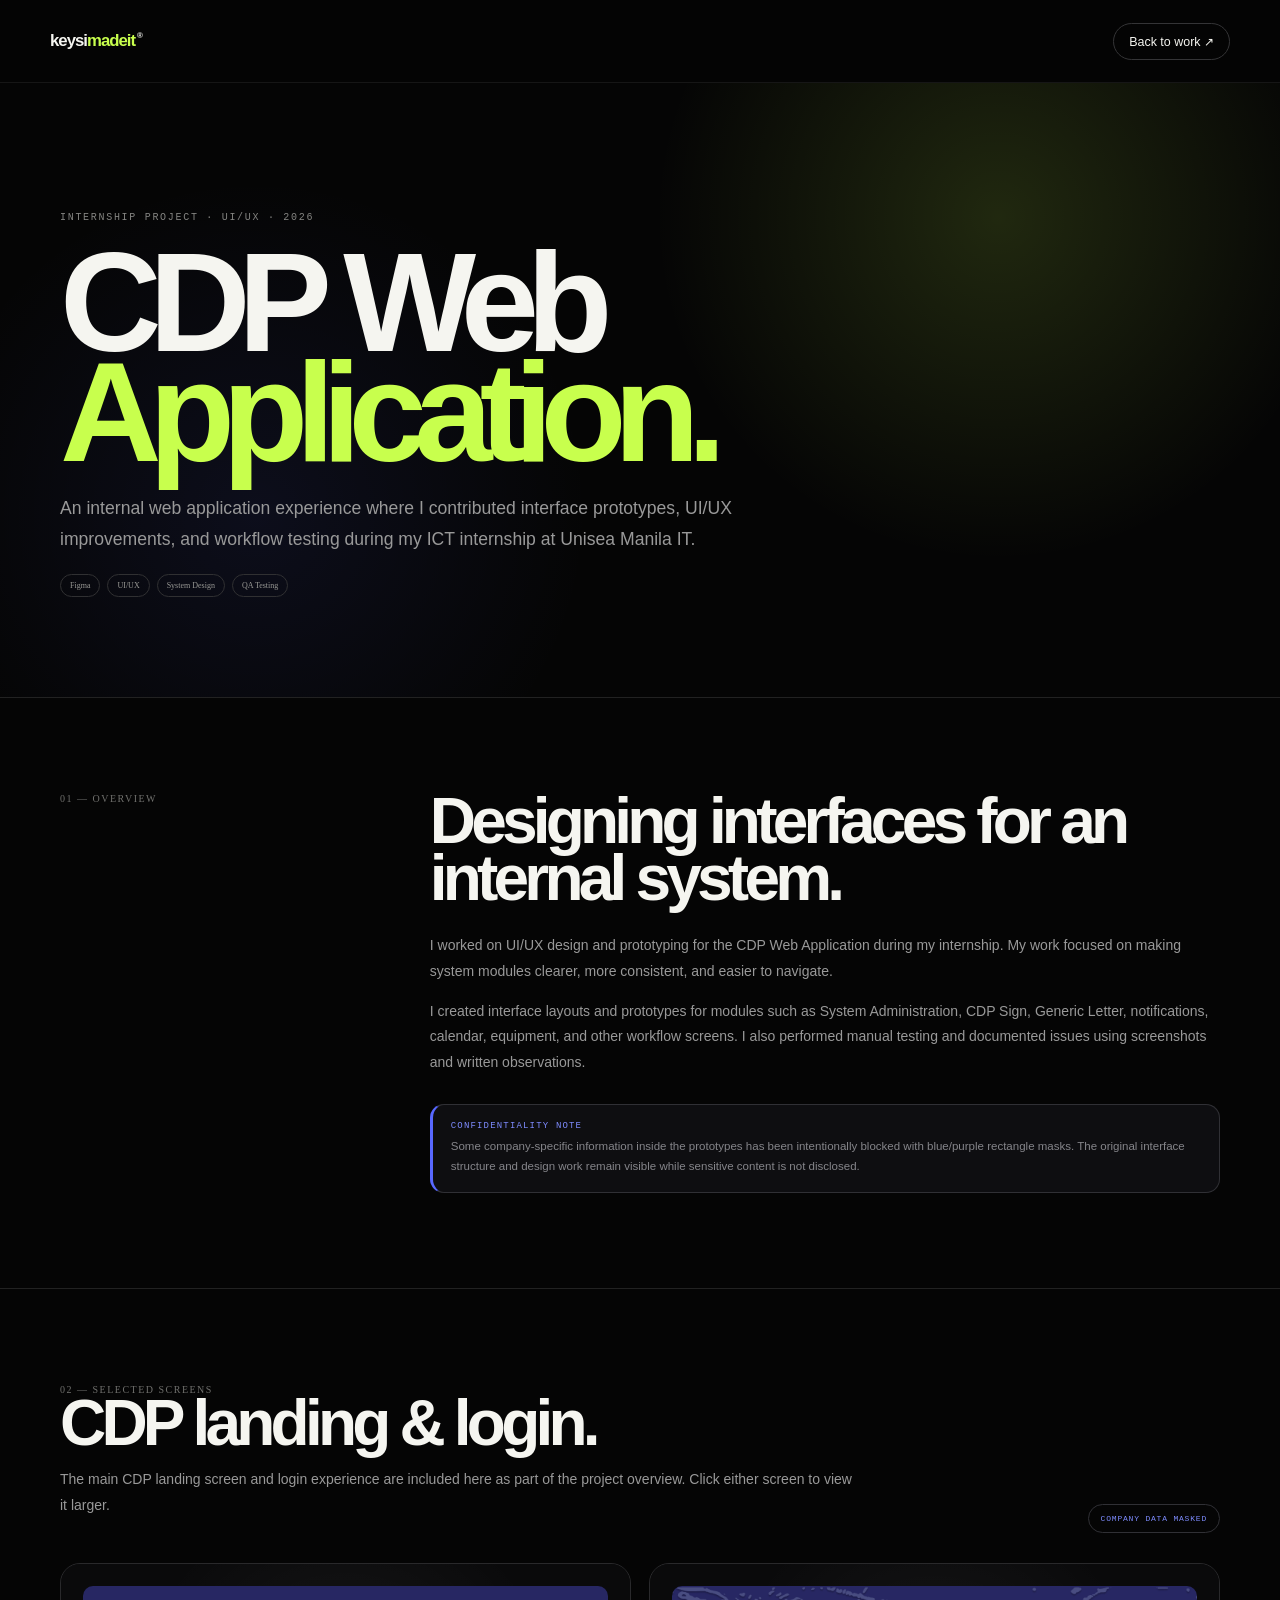
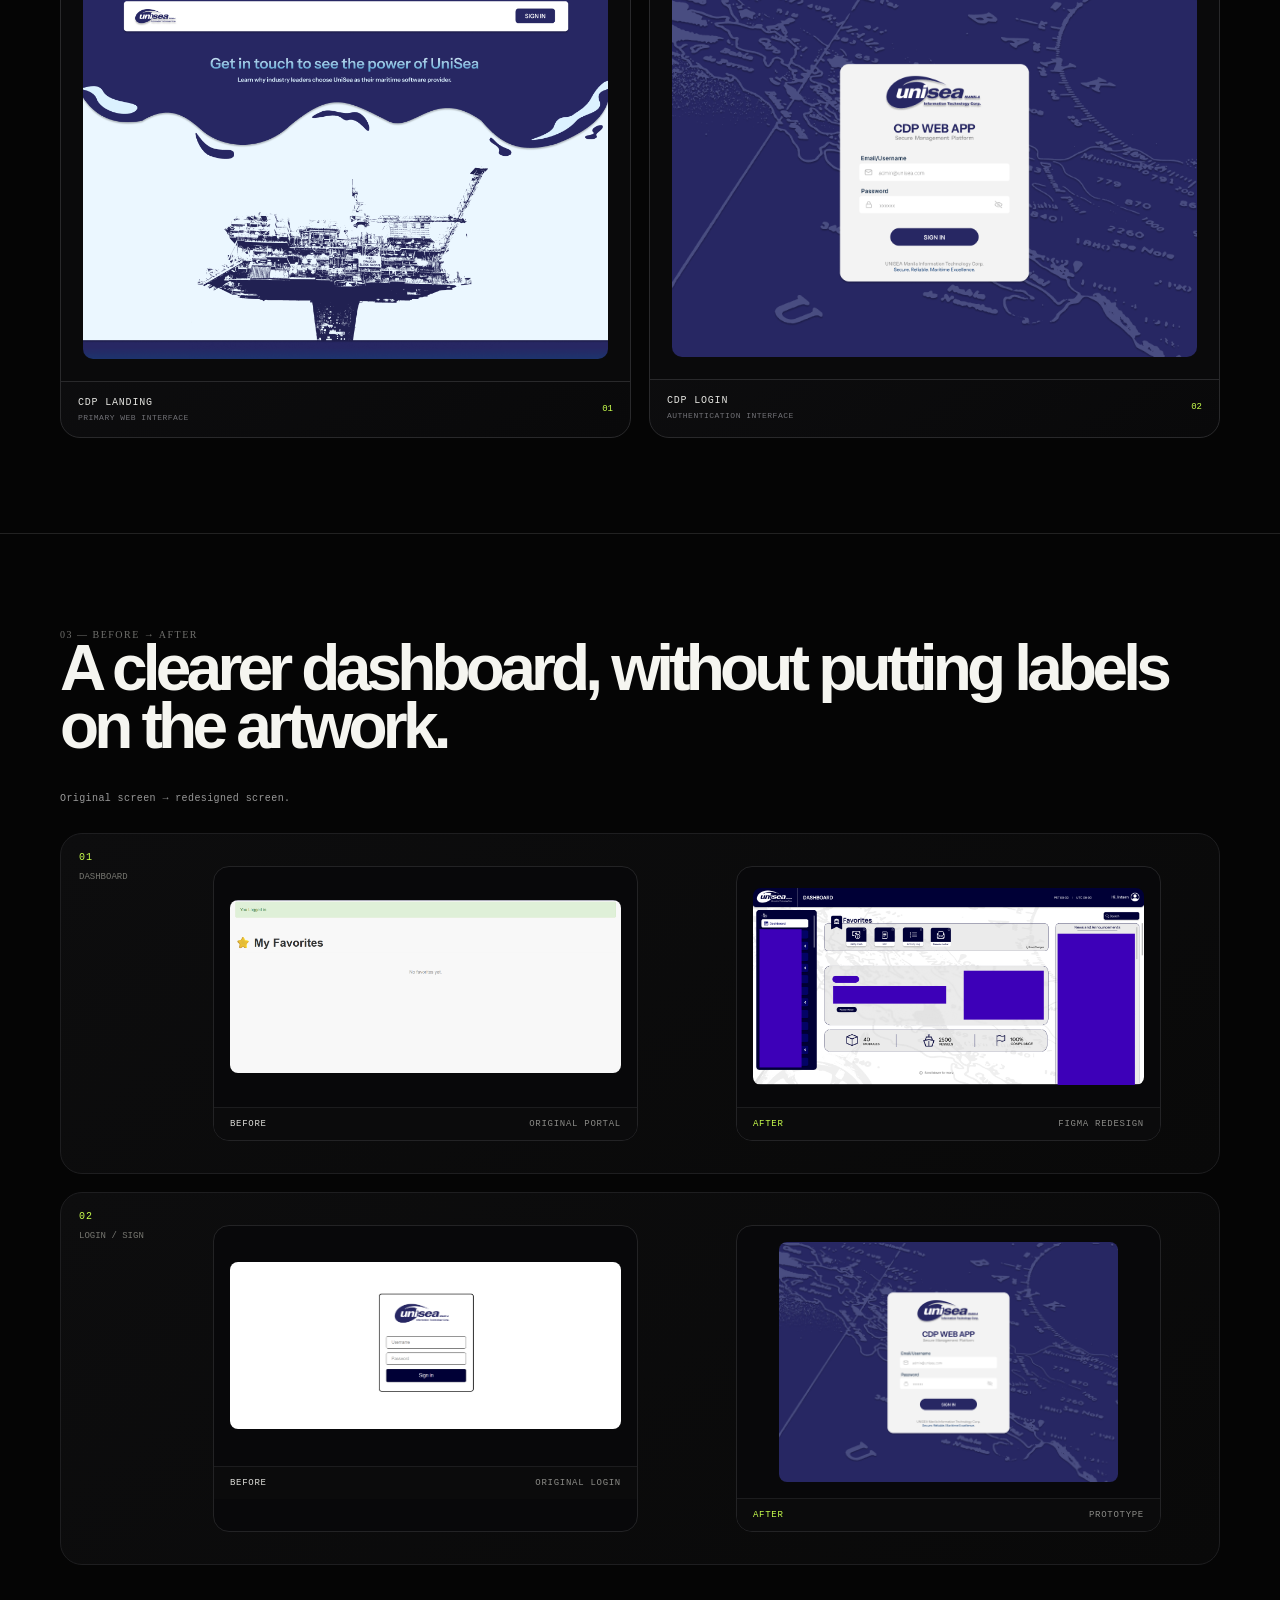
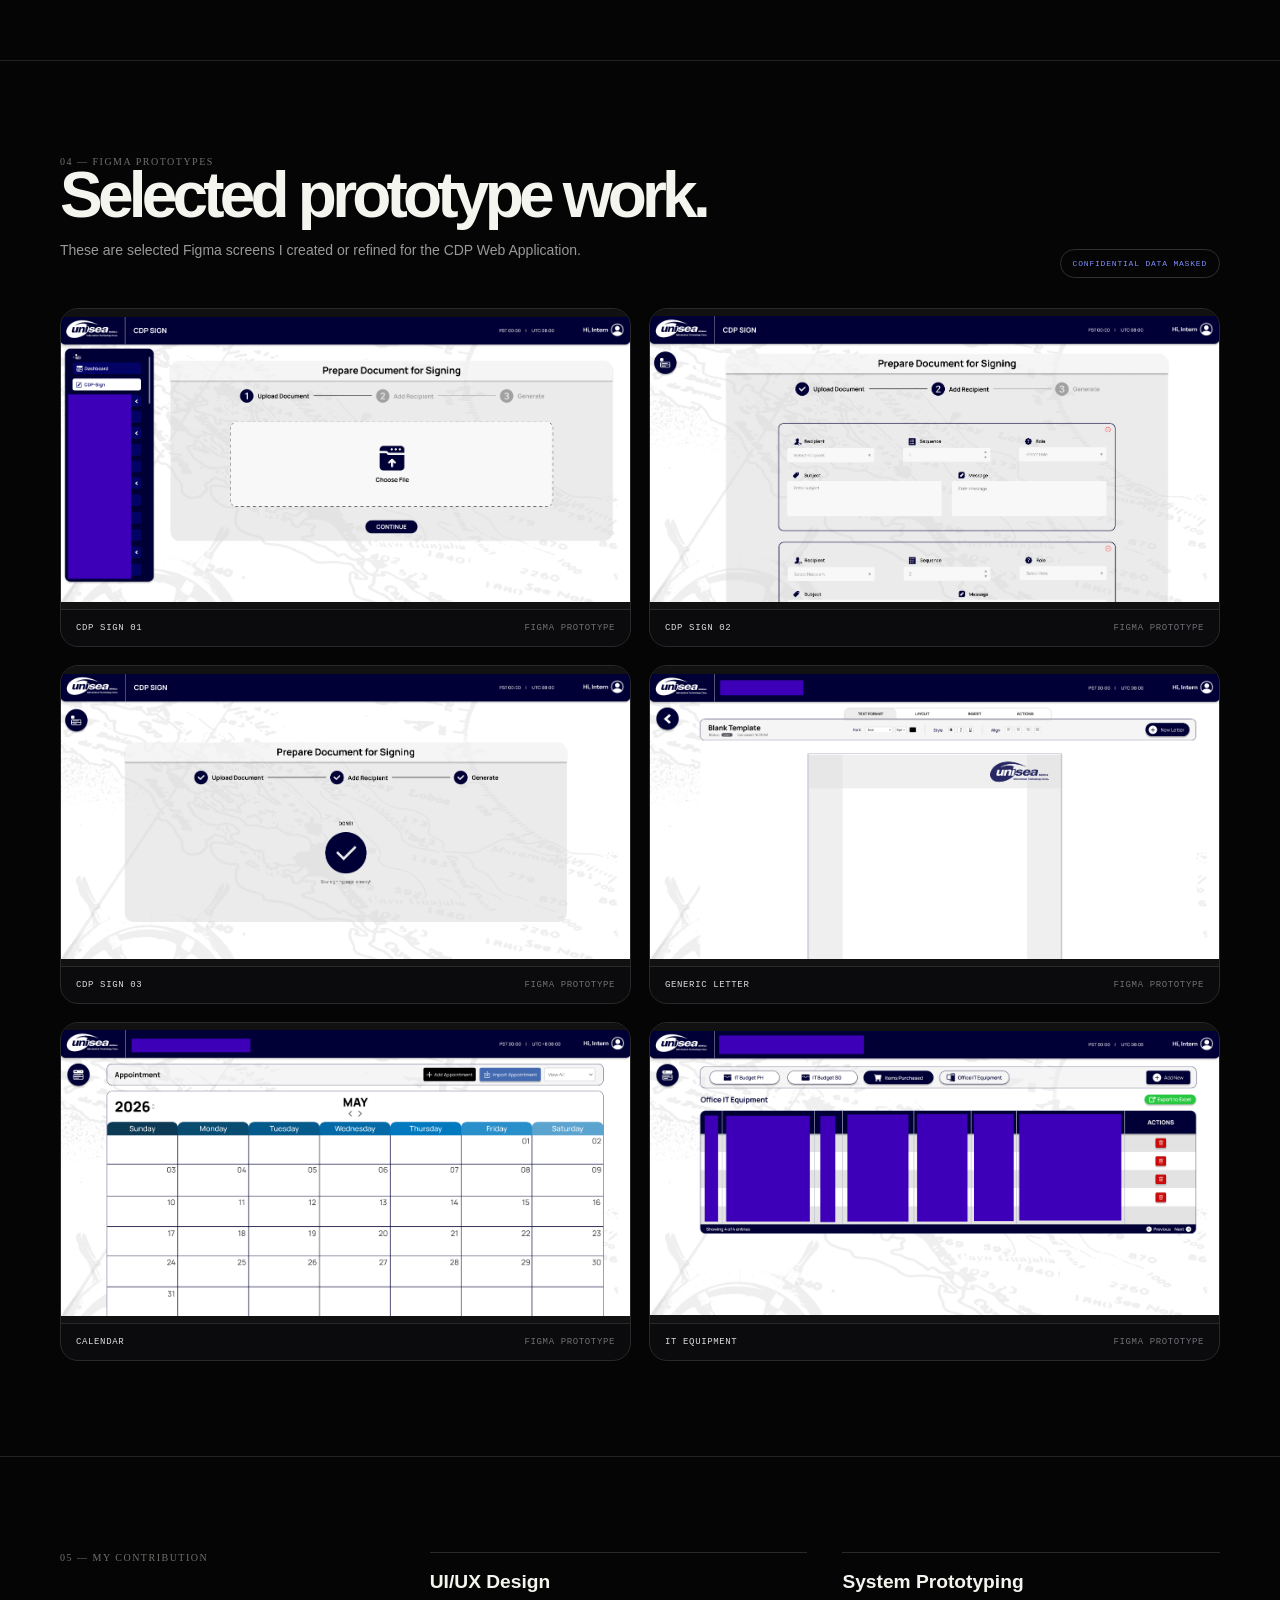
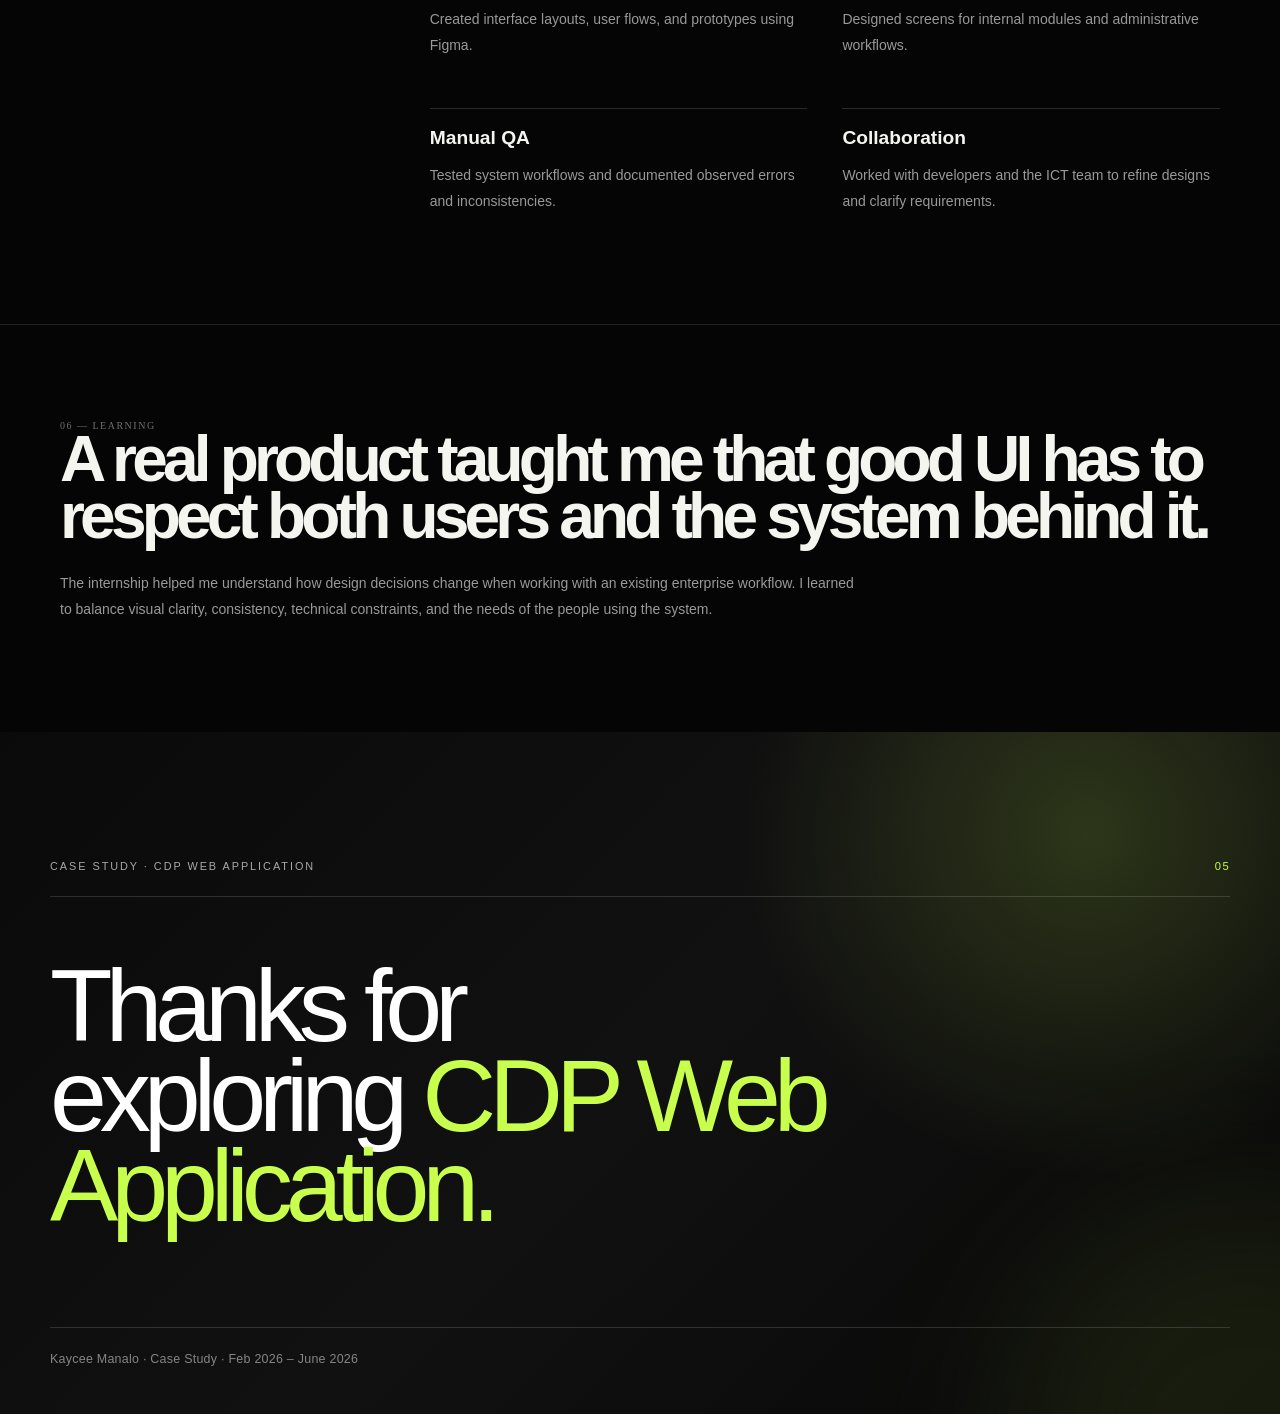
==== commit becb9ca5: "More changes 2" ====
--- a/cdp.html
+++ b/cdp.html
@@ -1,4 +1,4 @@
-<!doctype html><html lang="en"><head><meta charset="UTF-8"><meta name="viewport" content="width=device-width,initial-scale=1"><title>CDP Web Application — Case Study | keysimadeit</title><link rel="stylesheet" href="style.css"></head>
+<!doctype html><html lang="en"><head><meta charset="UTF-8"><meta name="viewport" content="width=device-width,initial-scale=1"><meta name="description" content="CDP Web Application case study: Kaycee Manalo's UI/UX prototyping and QA contribution during her ICT internship."><title>CDP Web Application — Case Study | Kaycee Manalo</title><link rel="stylesheet" href="style.css"></head>
 <body>
 <header id="site-header"><nav class="nav-wrap"><a href="index.html" class="brand">keysi<span>madeit</span><b>®</b></a><a href="index.html#work" class="nav-cta">Back to work ↗</a></nav></header>
 <main class="case-page"><section class="case-hero-dark"><div class="container"><div class="eyebrow">INTERNSHIP PROJECT · UI/UX · 2026</div><h1>CDP Web<br><span>Application.</span></h1><p>An internal web application experience where I contributed interface prototypes, UI/UX improvements, and workflow testing during my ICT internship at Unisea Manila IT.</p><div class="tags"><span>Figma</span><span>UI/UX</span><span>System Design</span><span>QA Testing</span></div></div></section>
@@ -23,12 +23,12 @@
 </div>
 </div></section>
 
-<section class="case-section"><div class="container"><div class="case-label">03 — BEFORE → AFTER</div><h2 class="wide-heading">A clearer dashboard, without putting labels on the artwork.</h2><p class="case-copy">Selected before-and-after comparisons are presented as separate cards, matching the visual treatment used elsewhere in the portfolio.</p>
+<section class="case-section"><div class="container"><div class="case-label">03 — BEFORE → AFTER</div><h2 class="wide-heading">A clearer dashboard, without putting labels on the artwork.</h2>
 <div class="ba-wrap cdp-ba"><p class="ba-note">Original screen → redesigned screen.</p>
 <div class="ba-row"><div class="ba-label"><b>01</b><span>Dashboard</span></div><figure class="ba-card"><button type="button" data-lightbox="assets/images/cdp-prototypes/Dashboard (Before).png" aria-label="View CDP dashboard before"><span class="ba-media"><img src="assets/images/cdp-prototypes/Dashboard (Before).png" alt="CDP Web dashboard before redesign"></span><span class="ba-meta"><strong>Before</strong><span>Original portal</span></span></button></figure><figure class="ba-card ba-after"><button type="button" data-lightbox="assets/images/cdp-prototypes/Dashboard (After).png" aria-label="View CDP dashboard after"><span class="ba-media"><img src="assets/images/cdp-prototypes/Dashboard (After).png" alt="CDP Web dashboard after redesign"></span><span class="ba-meta"><strong>After</strong><span>Figma redesign</span></span></button></figure></div>
 <div class="ba-row"><div class="ba-label"><b>02</b><span>Login / Sign</span></div><figure class="ba-card"><button type="button" data-lightbox="assets/images/cdp-prototypes/Login page (Before).png" aria-label="View CDP login before"><span class="ba-media"><img src="assets/images/cdp-prototypes/Login page (Before).png" alt="CDP Web login page before redesign"></span><span class="ba-meta"><strong>Before</strong><span>Original login</span></span></button></figure><figure class="ba-card ba-after"><button type="button" data-lightbox="assets/images/cdp-login.png" aria-label="View CDP Sign prototype"><span class="ba-media"><img src="assets/images/cdp-login.png" alt="CDP Sign Figma prototype"></span><span class="ba-meta"><strong>After</strong><span>Prototype</span></span></button></figure></div></div></div></section>
 
-<section class="case-section"><div class="container"><div class="case-label">04 — FIGMA PROTOTYPES</div><div class="prototype-intro"><div><h2>Selected prototype work.</h2><p class="case-copy">These are selected Figma screens I created or refined for the CDP Web Application. The gallery keeps each screen in its own frame so the project text stays separate from the visuals.</p></div><span class="confidential-chip">CONFIDENTIAL DATA MASKED</span></div><div class="cdp-prototype-grid">
+<section class="case-section"><div class="container"><div class="case-label">04 — FIGMA PROTOTYPES</div><div class="prototype-intro"><div><h2>Selected prototype work.</h2><p class="case-copy">These are selected Figma screens I created or refined for the CDP Web Application.</p></div><span class="confidential-chip">CONFIDENTIAL DATA MASKED</span></div><div class="cdp-prototype-grid">
 <figure><button type="button" data-lightbox="assets/images/cdp-prototypes/Cdp Sign 1.png"><img src="assets/images/cdp-prototypes/Cdp Sign 1.png" alt="CDP Sign prototype 1"></button><figcaption><b>CDP Sign 01</b><span>Figma prototype</span></figcaption></figure>
 <figure><button type="button" data-lightbox="assets/images/cdp-prototypes/Cdp Sign 2.png"><img src="assets/images/cdp-prototypes/Cdp Sign 2.png" alt="CDP Sign prototype 2"></button><figcaption><b>CDP Sign 02</b><span>Figma prototype</span></figcaption></figure>
 <figure><button type="button" data-lightbox="assets/images/cdp-prototypes/Cdp Sign 3.png"><img src="assets/images/cdp-prototypes/Cdp Sign 3.png" alt="CDP Sign prototype 3"></button><figcaption><b>CDP Sign 03</b><span>Figma prototype</span></figcaption></figure>
--- a/style.css
+++ b/style.css
@@ -426,7 +426,6 @@
 /* BOTTOM ROW */
 
 .footer-bottom {
-  border-top: 1px solid #1d1d1f;
   padding: 22px 0 30px;
 
   display: flex;
@@ -975,6 +974,7 @@
   opacity:.32;
 }
 .site-splash.is-hidden{opacity:0;visibility:hidden;pointer-events:none}
+.no-splash .site-splash{display:none!important}
 .splash-glow{position:absolute;border-radius:50%;filter:blur(1px);pointer-events:none;z-index:-2;mix-blend-mode:screen}
 .splash-glow-a{width:42vw;height:42vw;left:-18vw;top:-18vw;background:radial-gradient(circle,rgba(201,255,56,.14),rgba(201,255,56,0) 68%);animation:splashGlowA 9s ease-in-out infinite}
 .splash-glow-b{width:38vw;height:38vw;right:-14vw;bottom:-17vw;background:radial-gradient(circle,rgba(63,113,255,.15),rgba(63,113,255,0) 70%);animation:splashGlowB 11s ease-in-out infinite}
@@ -1010,3 +1010,39 @@
 @media(prefers-reduced-motion:reduce){
   .site-splash::before,.splash-glow,.splash-ring,.splash-grid,.splash-inner,.splash-kicker,.splash-mark,.splash-name,.splash-title,.splash-brand,.splash-inner p,.splash-line,.splash-status,.splash-line span{animation:none!important}
 }
+
+/* === Recruiter-focused portfolio hierarchy === */
+.desktop-nav{display:flex;align-items:center;gap:20px;margin-left:auto}
+.desktop-nav a{color:#a7a7a2;text-decoration:none;font:500 10px "DM Mono",monospace;letter-spacing:.1em;text-transform:uppercase;transition:color .2s ease}
+.desktop-nav a:hover{color:var(--lime)}
+.work-spotlight{padding-top:118px;border-top:1px solid var(--line)}
+.spotlight-heading,.process-heading{display:grid;grid-template-columns:minmax(0,1fr) minmax(250px,.45fr);gap:48px;align-items:end;margin-bottom:48px}
+.spotlight-heading .body,.process-heading .body{margin:0 0 5px;color:#92928e;line-height:1.75}
+.spotlight-grid{display:grid;grid-template-columns:repeat(3,minmax(0,1fr));gap:18px}
+.spotlight-card{display:flex;flex-direction:column;min-width:0;border:1px solid #2a2a2c;border-radius:18px;overflow:hidden;background:#0c0c0e;transition:transform .28s ease,border-color .28s ease,box-shadow .28s ease}
+.spotlight-card:hover{transform:translateY(-5px);border-color:#545456;box-shadow:0 24px 60px rgba(0,0,0,.32)}
+.spotlight-media{height:300px;display:block;overflow:hidden;background:linear-gradient(145deg,#1c1c1f,#080809)}
+.spotlight-media img{width:100%;height:100%;display:block;object-fit:cover;object-position:top;transition:transform .45s cubic-bezier(.2,.7,.2,1)}
+.spotlight-card:hover .spotlight-media img{transform:scale(1.035)}
+.spotlight-copy{display:flex;flex:1;flex-direction:column;padding:25px}
+.spotlight-copy>span{color:var(--lime);font:8px "DM Mono",monospace;letter-spacing:.11em}
+.spotlight-copy h3{margin:13px 0 9px;font-size:1.75rem;letter-spacing:-.055em}
+.spotlight-copy>p{margin:0;color:#a1a19d;font-size:.8rem;line-height:1.65}
+.spotlight-copy dl{margin:22px 0 16px;padding:14px 0;border-top:1px solid #29292c;border-bottom:1px solid #29292c;display:grid;gap:11px}
+.spotlight-copy dl div{display:grid;grid-template-columns:64px 1fr;gap:10px}
+.spotlight-copy dt{color:#777;font:8px "DM Mono",monospace;letter-spacing:.08em;text-transform:uppercase}.spotlight-copy dd{margin:0;color:#c7c7c2;font-size:.7rem;line-height:1.4}
+.spotlight-copy .tags{margin:0 0 20px}.spotlight-copy .featured-link{margin-top:auto}.featured-link b{display:inline-block;transition:transform .2s ease}.featured-link:hover b{transform:translateX(4px)}
+.process-section{border-top:1px solid var(--line);padding-bottom:95px}.process-list{list-style:none;margin:0;padding:0;border-top:1px solid #2a2a2c;display:grid;grid-template-columns:repeat(5,1fr)}
+.process-list li{min-height:205px;padding:22px 18px;border-right:1px solid #2a2a2c;display:flex;flex-direction:column;gap:34px}.process-list li:last-child{border-right:0}.process-list b{font:9px "DM Mono",monospace;color:var(--lime);letter-spacing:.12em}.process-list h3{margin:0 0 9px;font-size:1rem}.process-list p{margin:0;color:#888884;font-size:.72rem;line-height:1.65}
+:focus-visible{outline:2px solid var(--lime);outline-offset:4px}
+.contact-links .contact-link:nth-of-type(n+3){display:none}
+.contact-links .contact-link:nth-of-type(6){display:inline-flex}
+.work-continuation{padding-top:32px!important;border-top:0}.work-continuation .section-kicker{margin-top:4px;color:#858582}.work-continuation .featured-head{margin-bottom:36px}
+#education .education-row{margin-top:14px;padding:25px 28px;border:1px solid #2b2b2e;border-radius:18px;background:linear-gradient(115deg,#121214,#0b0b0d 68%)}
+#education .education-row>div:first-child{padding-left:25px}#education .education-row>div:first-child::before{height:52px;top:50%;transform:translateY(-50%)}
+#education .edu-school{min-height:0;padding:0;border:0;border-radius:0;background:transparent;justify-content:flex-end;box-shadow:none}
+#education .edu-school:hover{transform:none;border-color:transparent;box-shadow:none}#education .edu-logo{width:58px!important;height:58px!important;border-radius:12px}
+#education .edu-school strong{max-width:220px;font-size:.75rem;color:#c3c3be}@media(max-width:900px){#education .education-row{padding:23px 22px}#education .edu-school{justify-content:flex-start}}
+.site-footer{padding:26px 0!important;border-top:1px solid #2a2a2c;background:#060607}
+@media(max-width:900px){.desktop-nav{display:none}.spotlight-grid{grid-template-columns:1fr}.spotlight-card{display:grid;grid-template-columns:minmax(250px,.78fr) 1fr}.spotlight-media{height:auto;min-height:330px}.spotlight-copy{padding:27px}.process-list{grid-template-columns:repeat(3,1fr)}.process-list li:nth-child(3){border-right:0}.process-list li:nth-child(-n+3){border-bottom:1px solid #2a2a2c}}
+@media(max-width:600px){.work-spotlight{padding-top:82px}.spotlight-heading,.process-heading{grid-template-columns:1fr;gap:21px;margin-bottom:32px}.spotlight-card{display:flex}.spotlight-media{height:270px;min-height:0}.spotlight-copy{padding:22px}.process-list{grid-template-columns:1fr}.process-list li{min-height:0;padding:20px 0;display:grid;grid-template-columns:45px 1fr;gap:12px;border-right:0!important;border-bottom:1px solid #2a2a2c}.process-list li:last-child{border-bottom:0}.process-list li>div{min-width:0}.site-footer::before{font-size:7px;line-height:1.7}.nav-cta{display:none}}
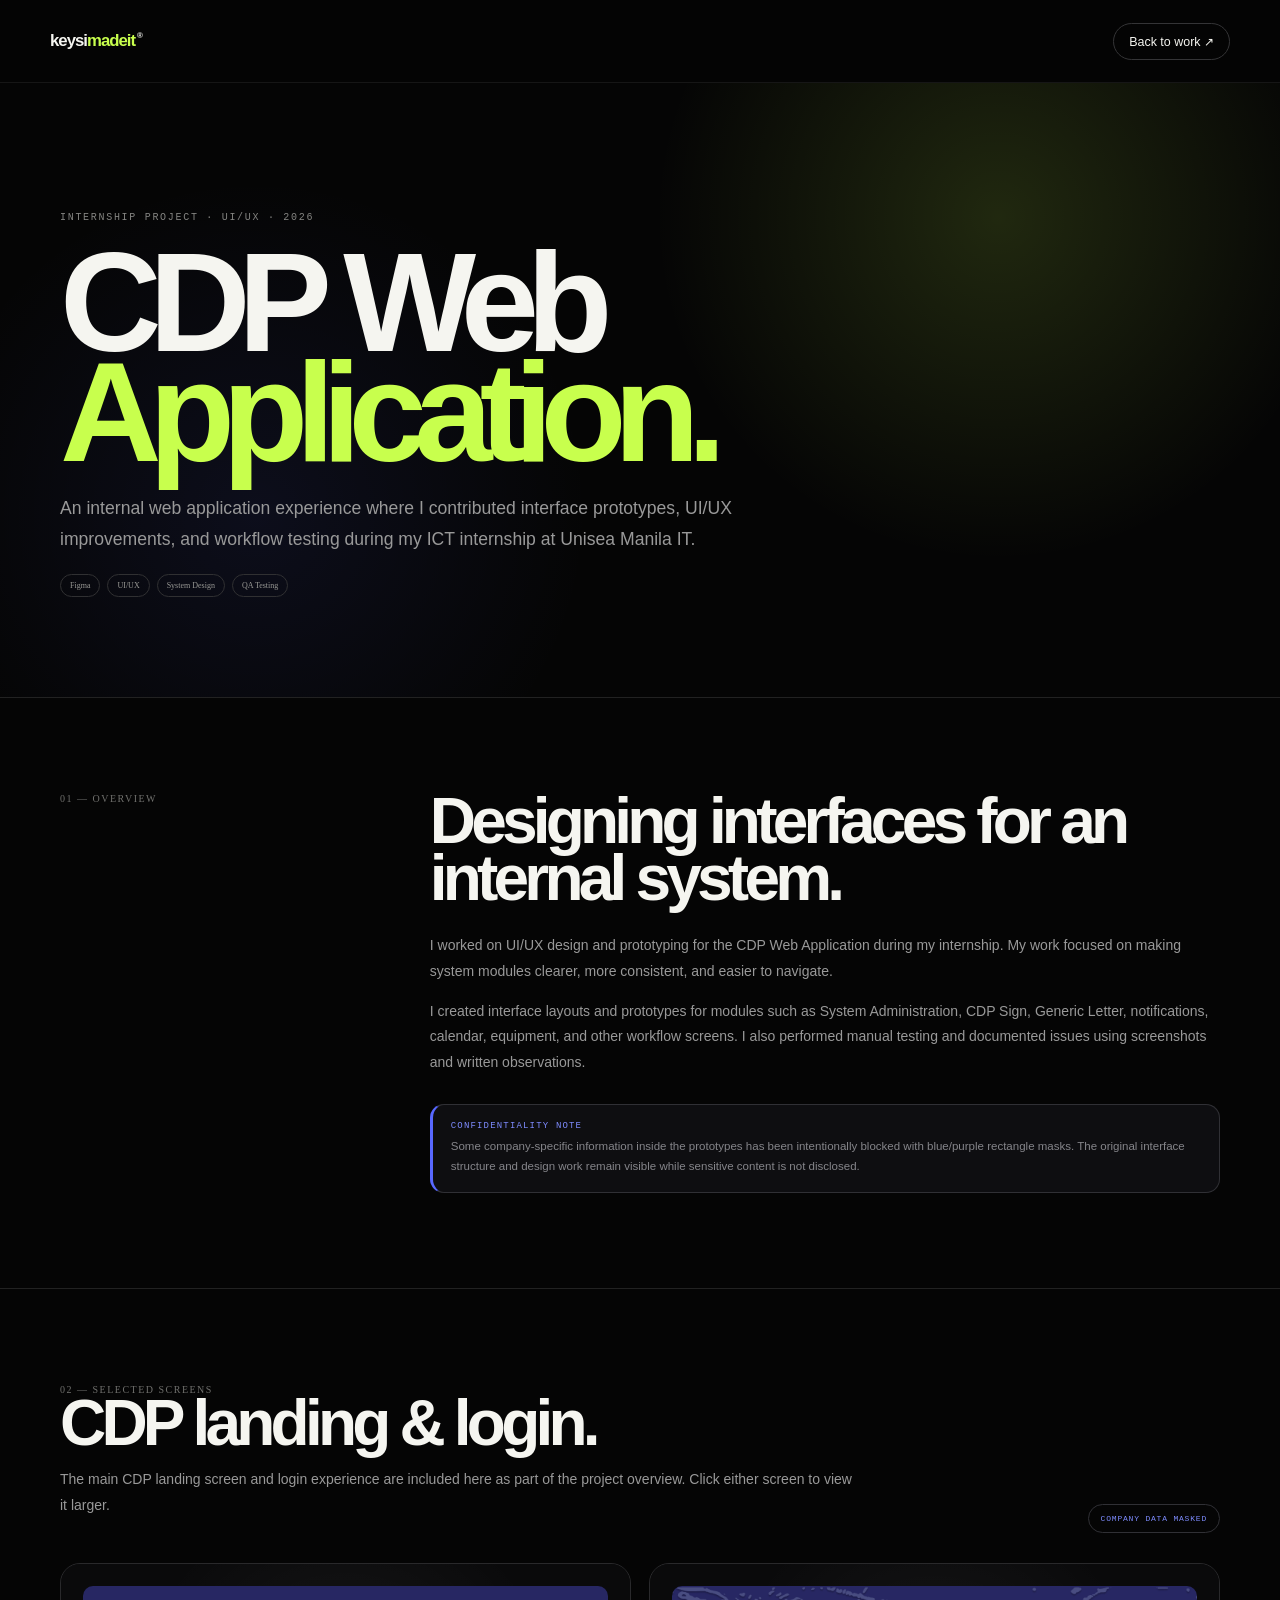
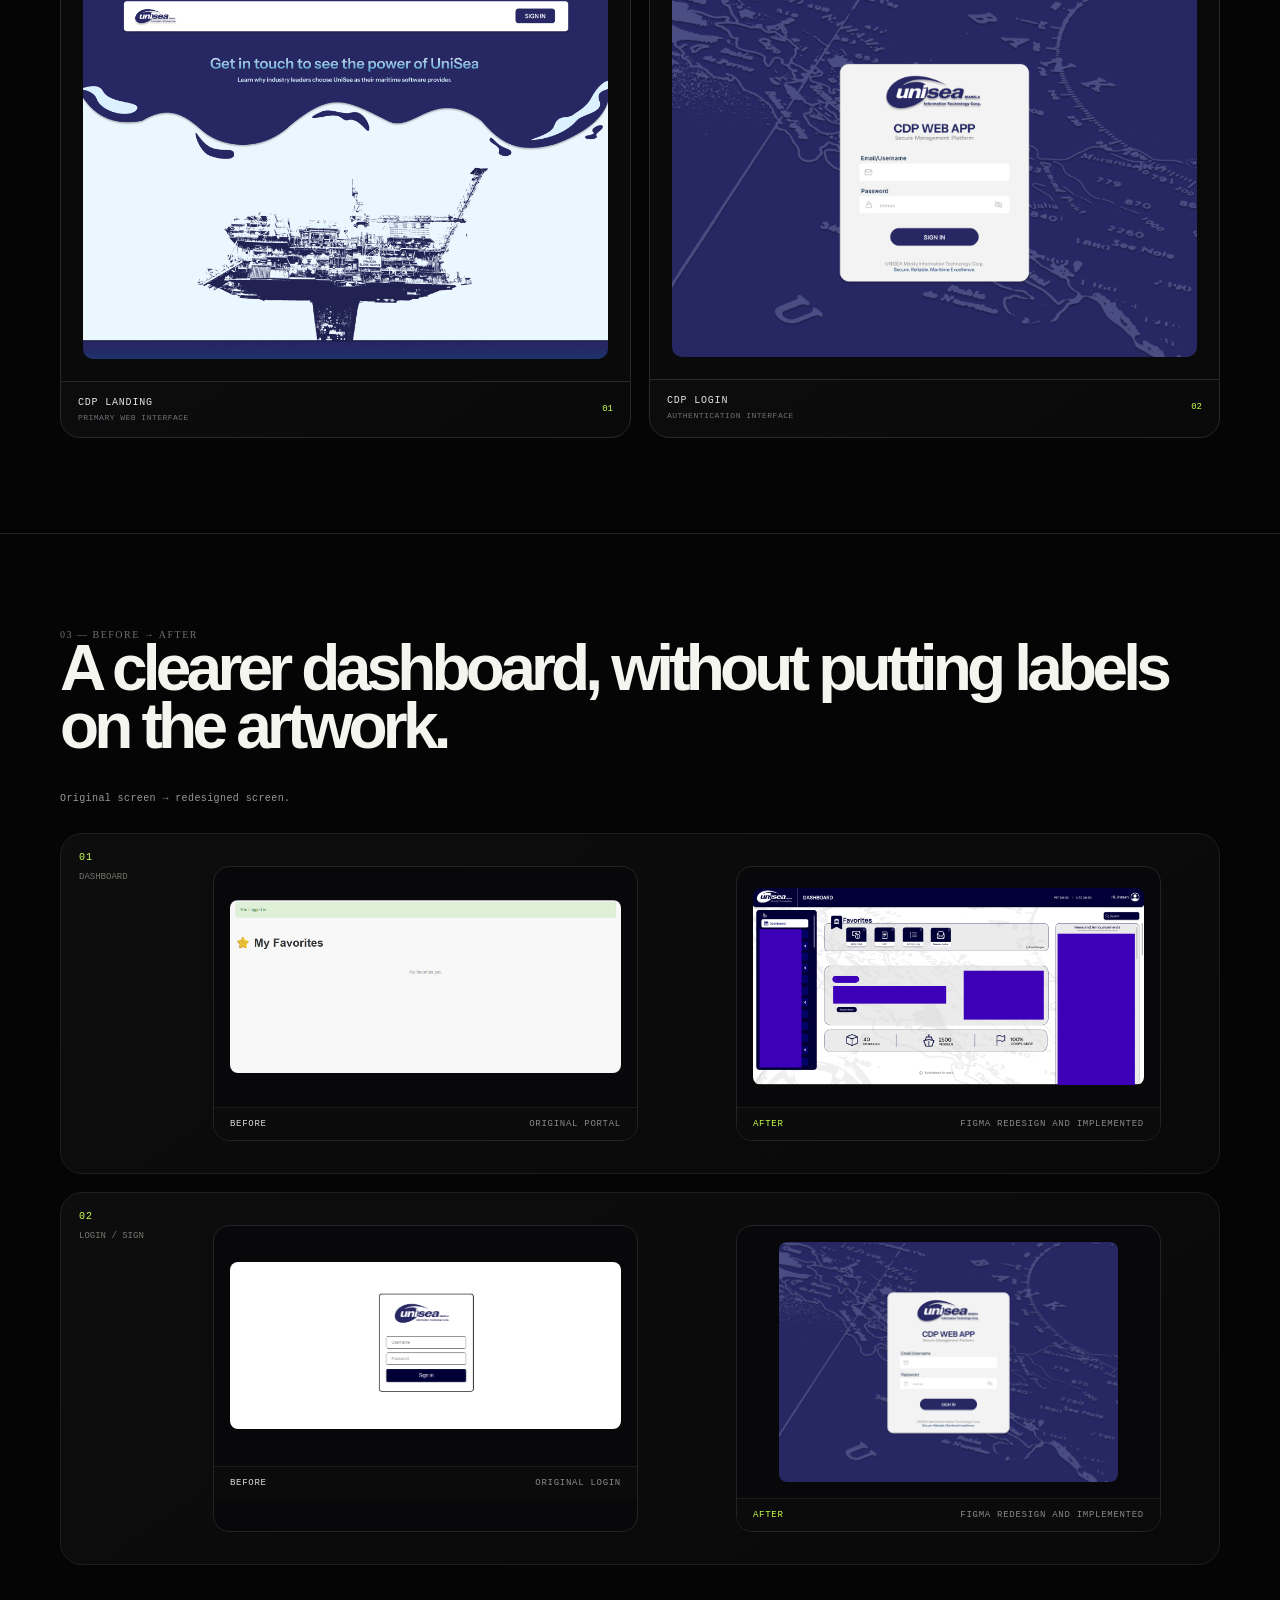
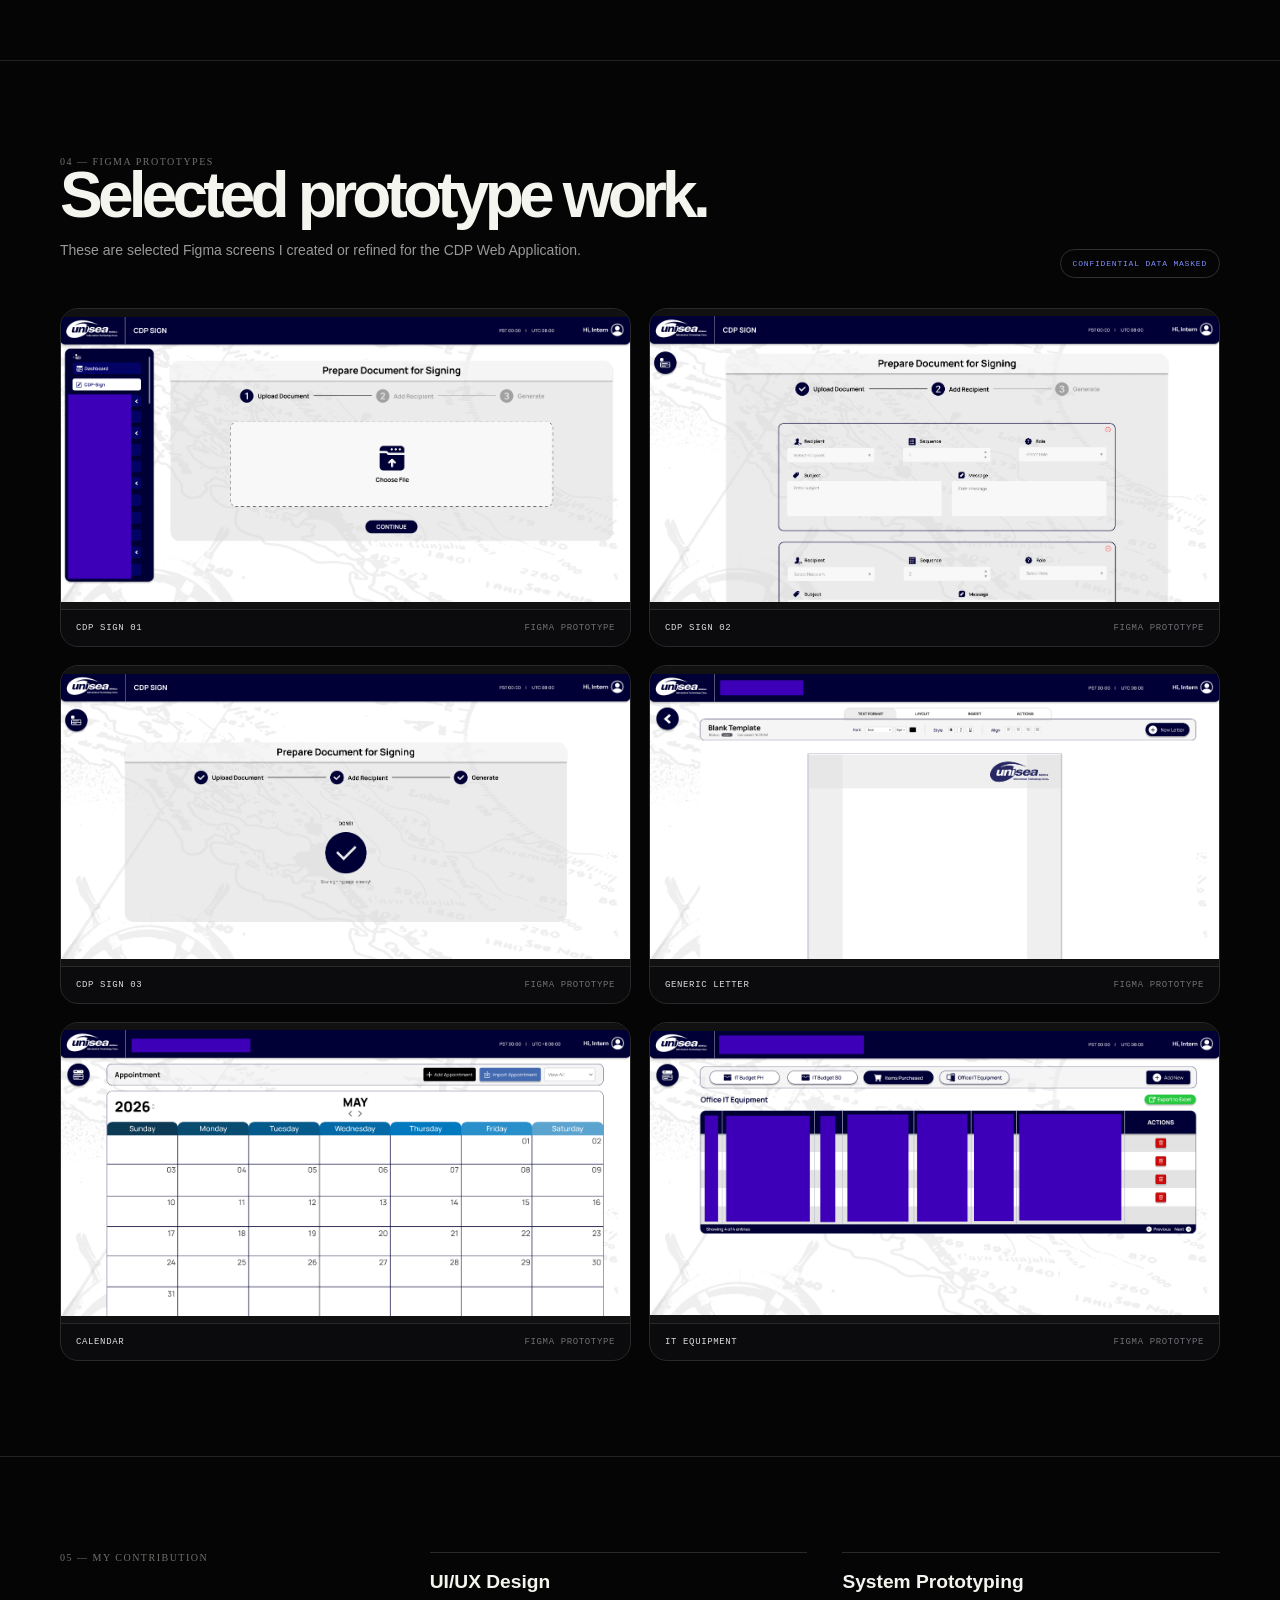
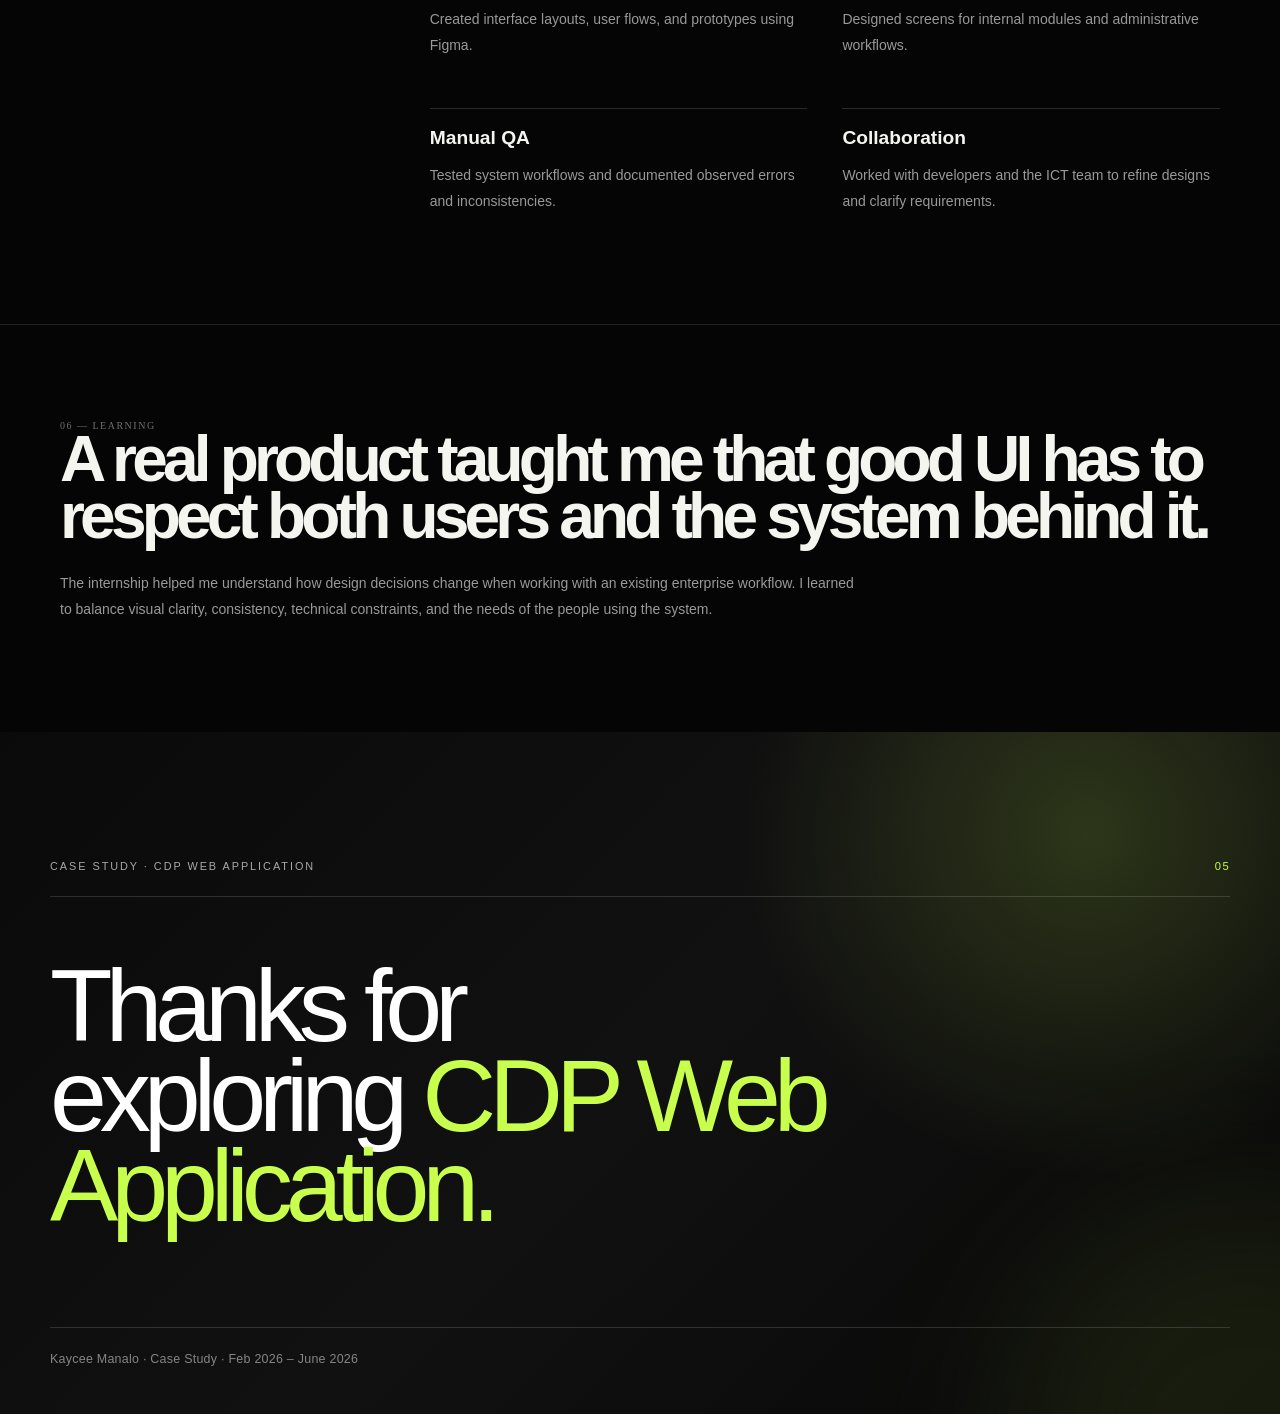
==== commit ed2898ca: "Not final-1st apply 2" ====
--- a/cdp.html
+++ b/cdp.html
@@ -25,8 +25,8 @@
 
 <section class="case-section"><div class="container"><div class="case-label">03 — BEFORE → AFTER</div><h2 class="wide-heading">A clearer dashboard, without putting labels on the artwork.</h2>
 <div class="ba-wrap cdp-ba"><p class="ba-note">Original screen → redesigned screen.</p>
-<div class="ba-row"><div class="ba-label"><b>01</b><span>Dashboard</span></div><figure class="ba-card"><button type="button" data-lightbox="assets/images/cdp-prototypes/Dashboard (Before).png" aria-label="View CDP dashboard before"><span class="ba-media"><img src="assets/images/cdp-prototypes/Dashboard (Before).png" alt="CDP Web dashboard before redesign"></span><span class="ba-meta"><strong>Before</strong><span>Original portal</span></span></button></figure><figure class="ba-card ba-after"><button type="button" data-lightbox="assets/images/cdp-prototypes/Dashboard (After).png" aria-label="View CDP dashboard after"><span class="ba-media"><img src="assets/images/cdp-prototypes/Dashboard (After).png" alt="CDP Web dashboard after redesign"></span><span class="ba-meta"><strong>After</strong><span>Figma redesign</span></span></button></figure></div>
-<div class="ba-row"><div class="ba-label"><b>02</b><span>Login / Sign</span></div><figure class="ba-card"><button type="button" data-lightbox="assets/images/cdp-prototypes/Login page (Before).png" aria-label="View CDP login before"><span class="ba-media"><img src="assets/images/cdp-prototypes/Login page (Before).png" alt="CDP Web login page before redesign"></span><span class="ba-meta"><strong>Before</strong><span>Original login</span></span></button></figure><figure class="ba-card ba-after"><button type="button" data-lightbox="assets/images/cdp-login.png" aria-label="View CDP Sign prototype"><span class="ba-media"><img src="assets/images/cdp-login.png" alt="CDP Sign Figma prototype"></span><span class="ba-meta"><strong>After</strong><span>Prototype</span></span></button></figure></div></div></div></section>
+<div class="ba-row"><div class="ba-label"><b>01</b><span>Dashboard</span></div><figure class="ba-card"><button type="button" data-lightbox="assets/images/cdp-prototypes/Dashboard (Before).png" aria-label="View CDP dashboard before"><span class="ba-media"><img src="assets/images/cdp-prototypes/Dashboard (Before).png" alt="CDP Web dashboard before redesign"></span><span class="ba-meta"><strong>Before</strong><span>Original portal</span></span></button></figure><figure class="ba-card ba-after"><button type="button" data-lightbox="assets/images/cdp-prototypes/Dashboard (After).png" aria-label="View CDP dashboard after"><span class="ba-media"><img src="assets/images/cdp-prototypes/Dashboard (After).png" alt="CDP Web dashboard after redesign"></span><span class="ba-meta"><strong>After</strong><span>Figma redesign and implemented</span></span></button></figure></div>
+<div class="ba-row"><div class="ba-label"><b>02</b><span>Login / Sign</span></div><figure class="ba-card"><button type="button" data-lightbox="assets/images/cdp-prototypes/Login page (Before).png" aria-label="View CDP login before"><span class="ba-media"><img src="assets/images/cdp-prototypes/Login page (Before).png" alt="CDP Web login page before redesign"></span><span class="ba-meta"><strong>Before</strong><span>Original login</span></span></button></figure><figure class="ba-card ba-after"><button type="button" data-lightbox="assets/images/cdp-login.png" aria-label="View CDP Sign prototype"><span class="ba-media"><img src="assets/images/cdp-login.png" alt="CDP Sign Figma prototype"></span><span class="ba-meta"><strong>After</strong><span>Figma redesign and implemented</span></span></button></figure></div></div></div></section>
 
 <section class="case-section"><div class="container"><div class="case-label">04 — FIGMA PROTOTYPES</div><div class="prototype-intro"><div><h2>Selected prototype work.</h2><p class="case-copy">These are selected Figma screens I created or refined for the CDP Web Application.</p></div><span class="confidential-chip">CONFIDENTIAL DATA MASKED</span></div><div class="cdp-prototype-grid">
 <figure><button type="button" data-lightbox="assets/images/cdp-prototypes/Cdp Sign 1.png"><img src="assets/images/cdp-prototypes/Cdp Sign 1.png" alt="CDP Sign prototype 1"></button><figcaption><b>CDP Sign 01</b><span>Figma prototype</span></figcaption></figure>
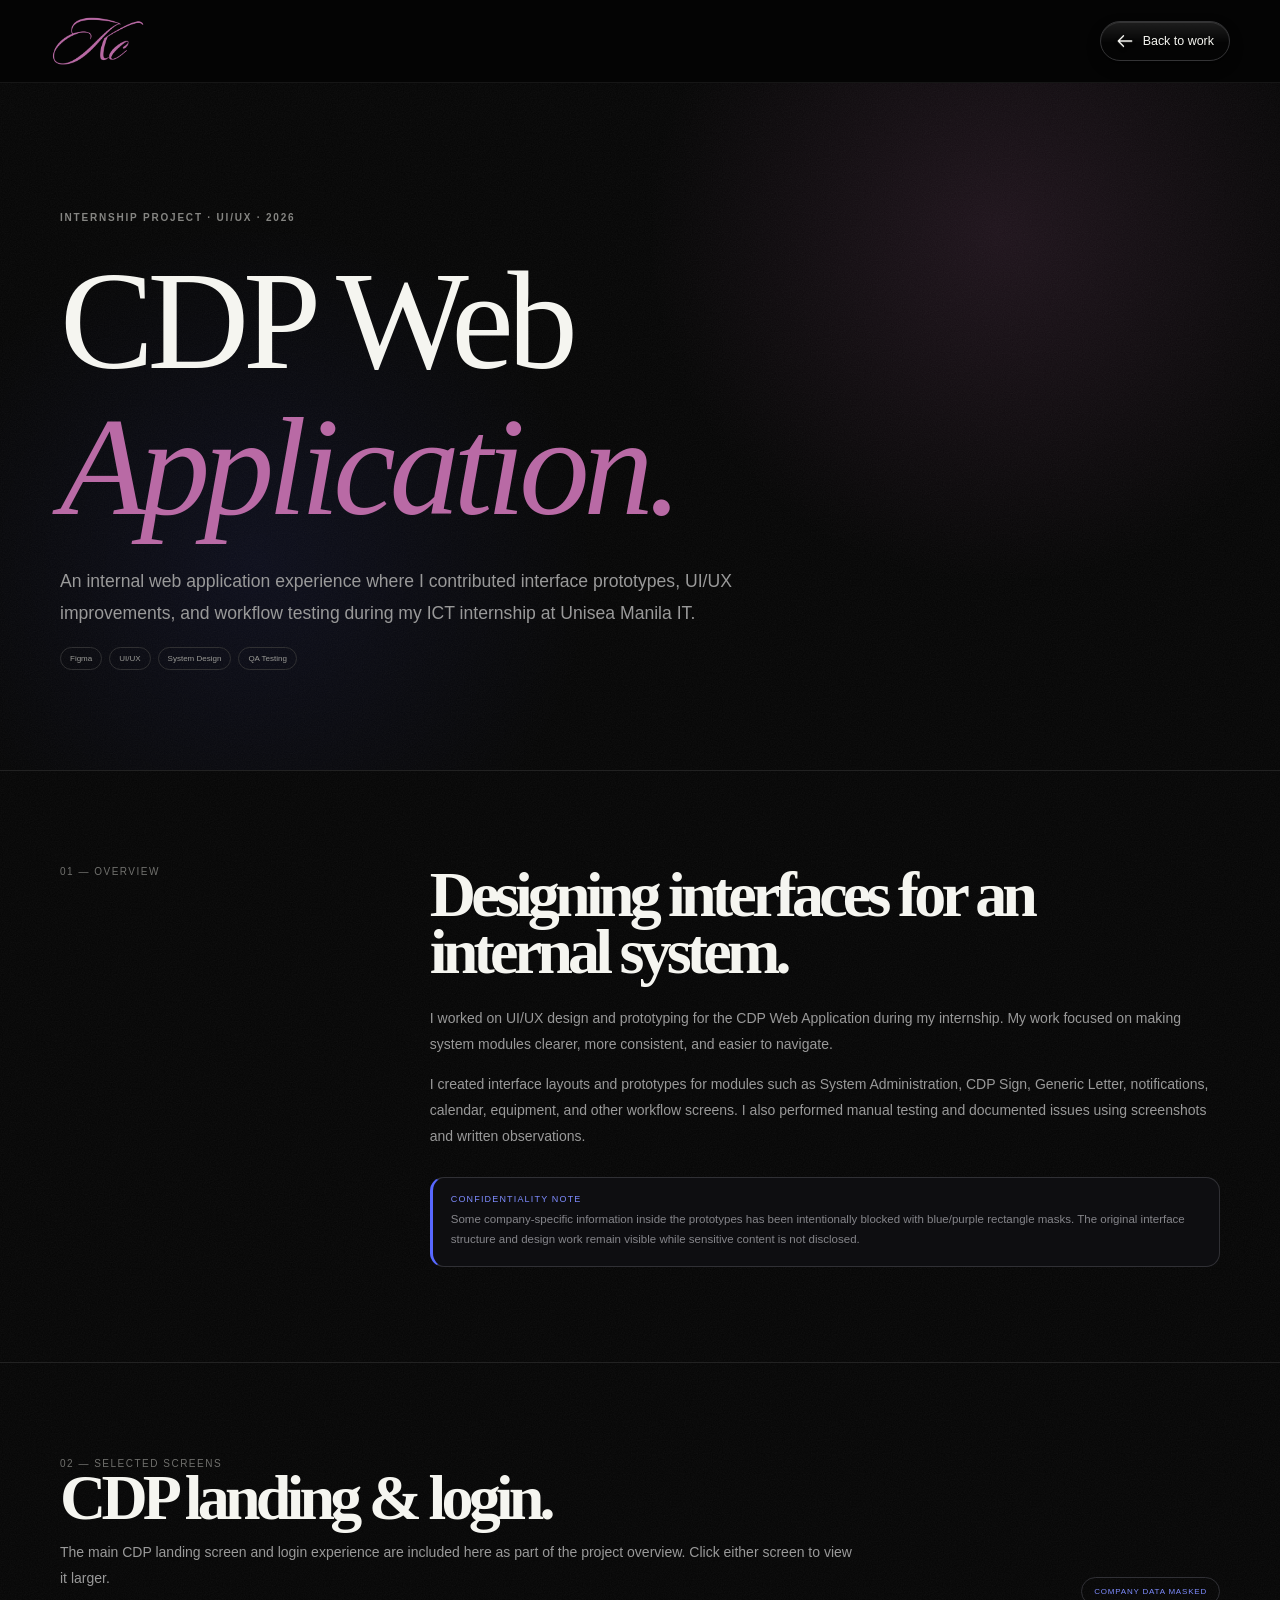
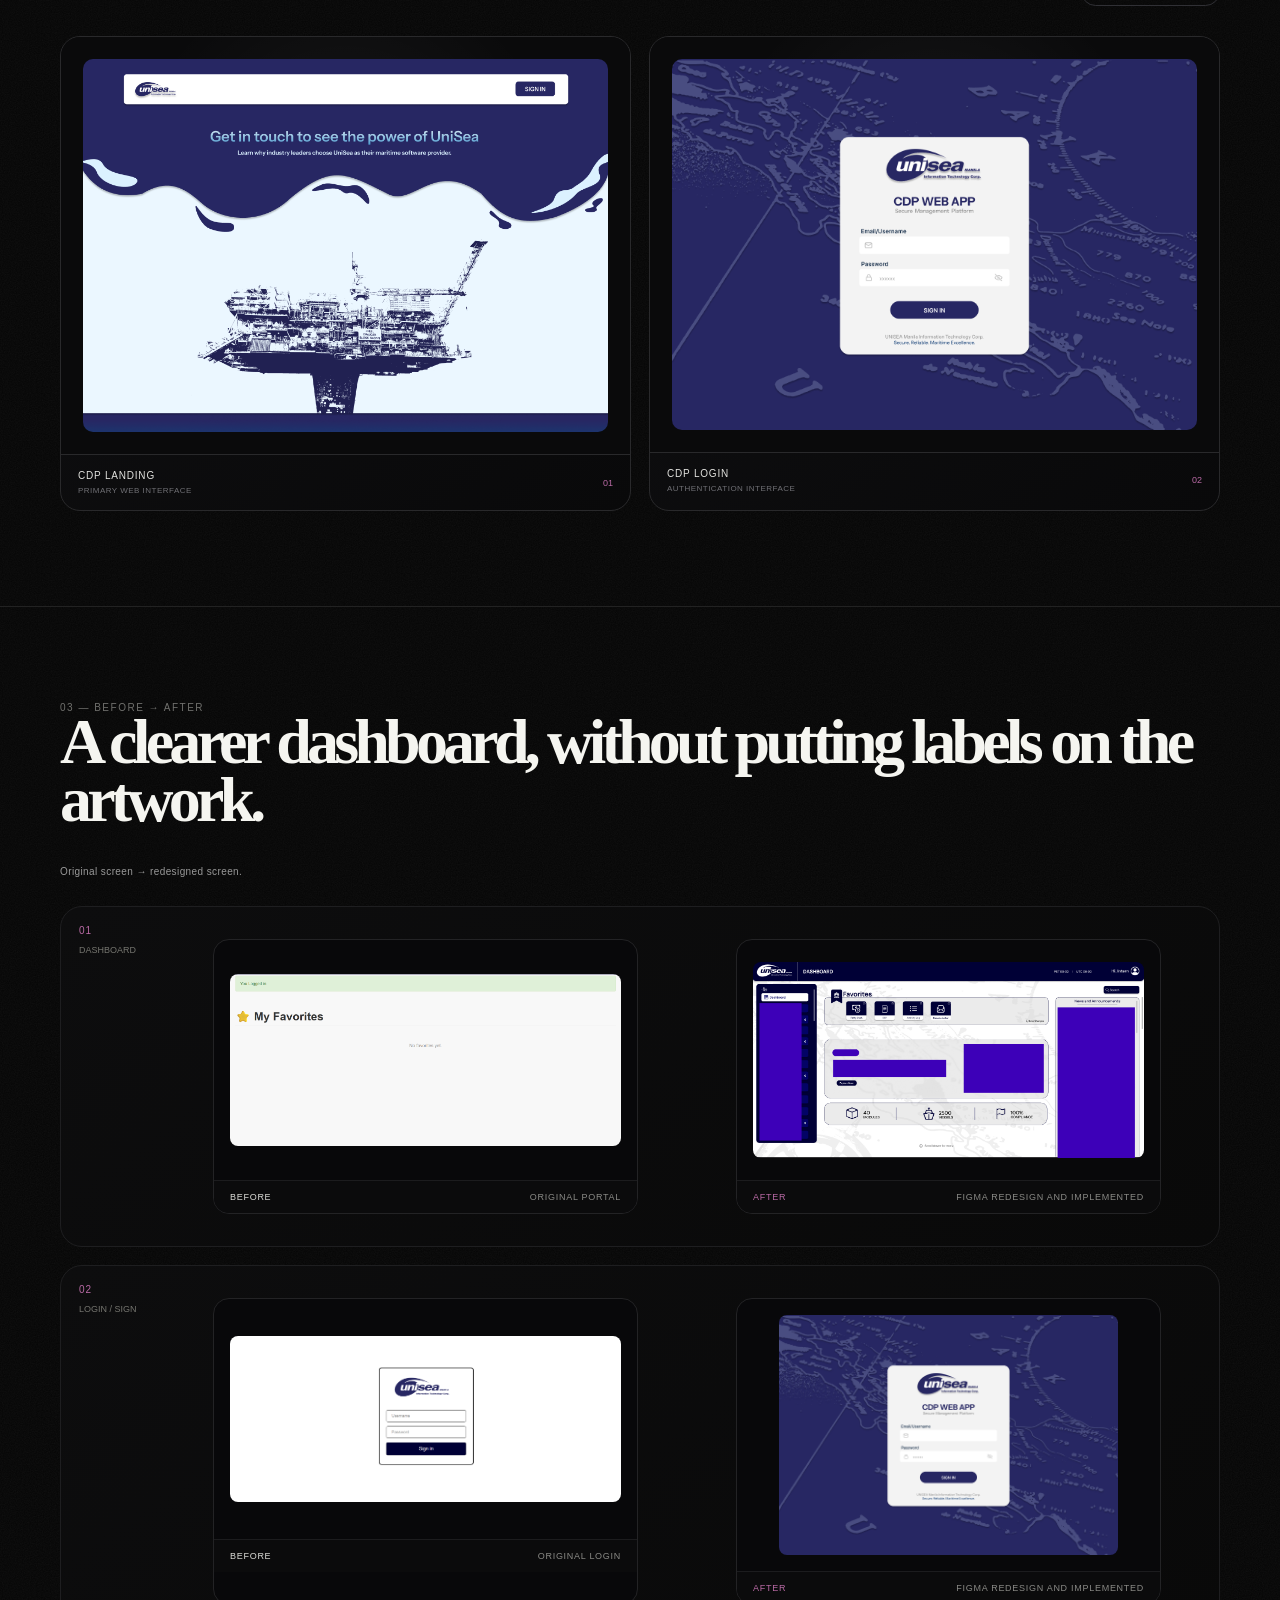
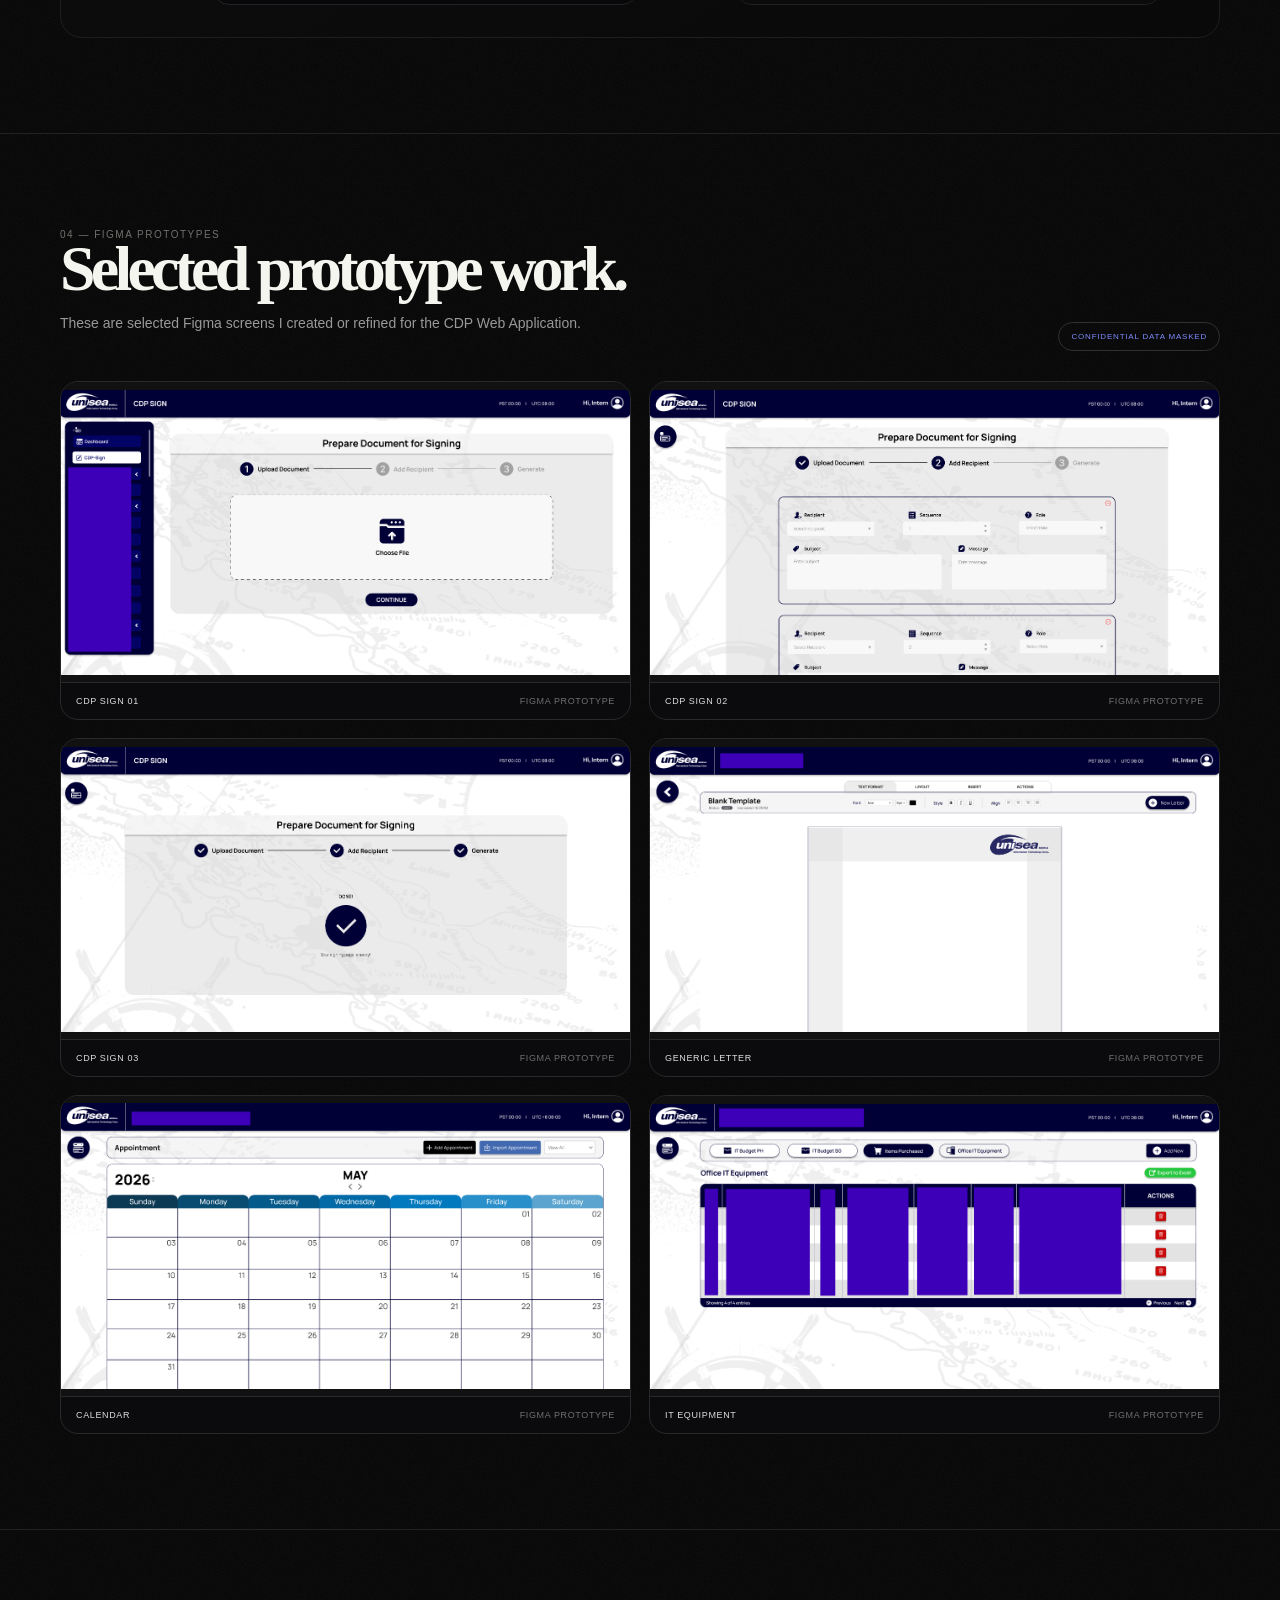
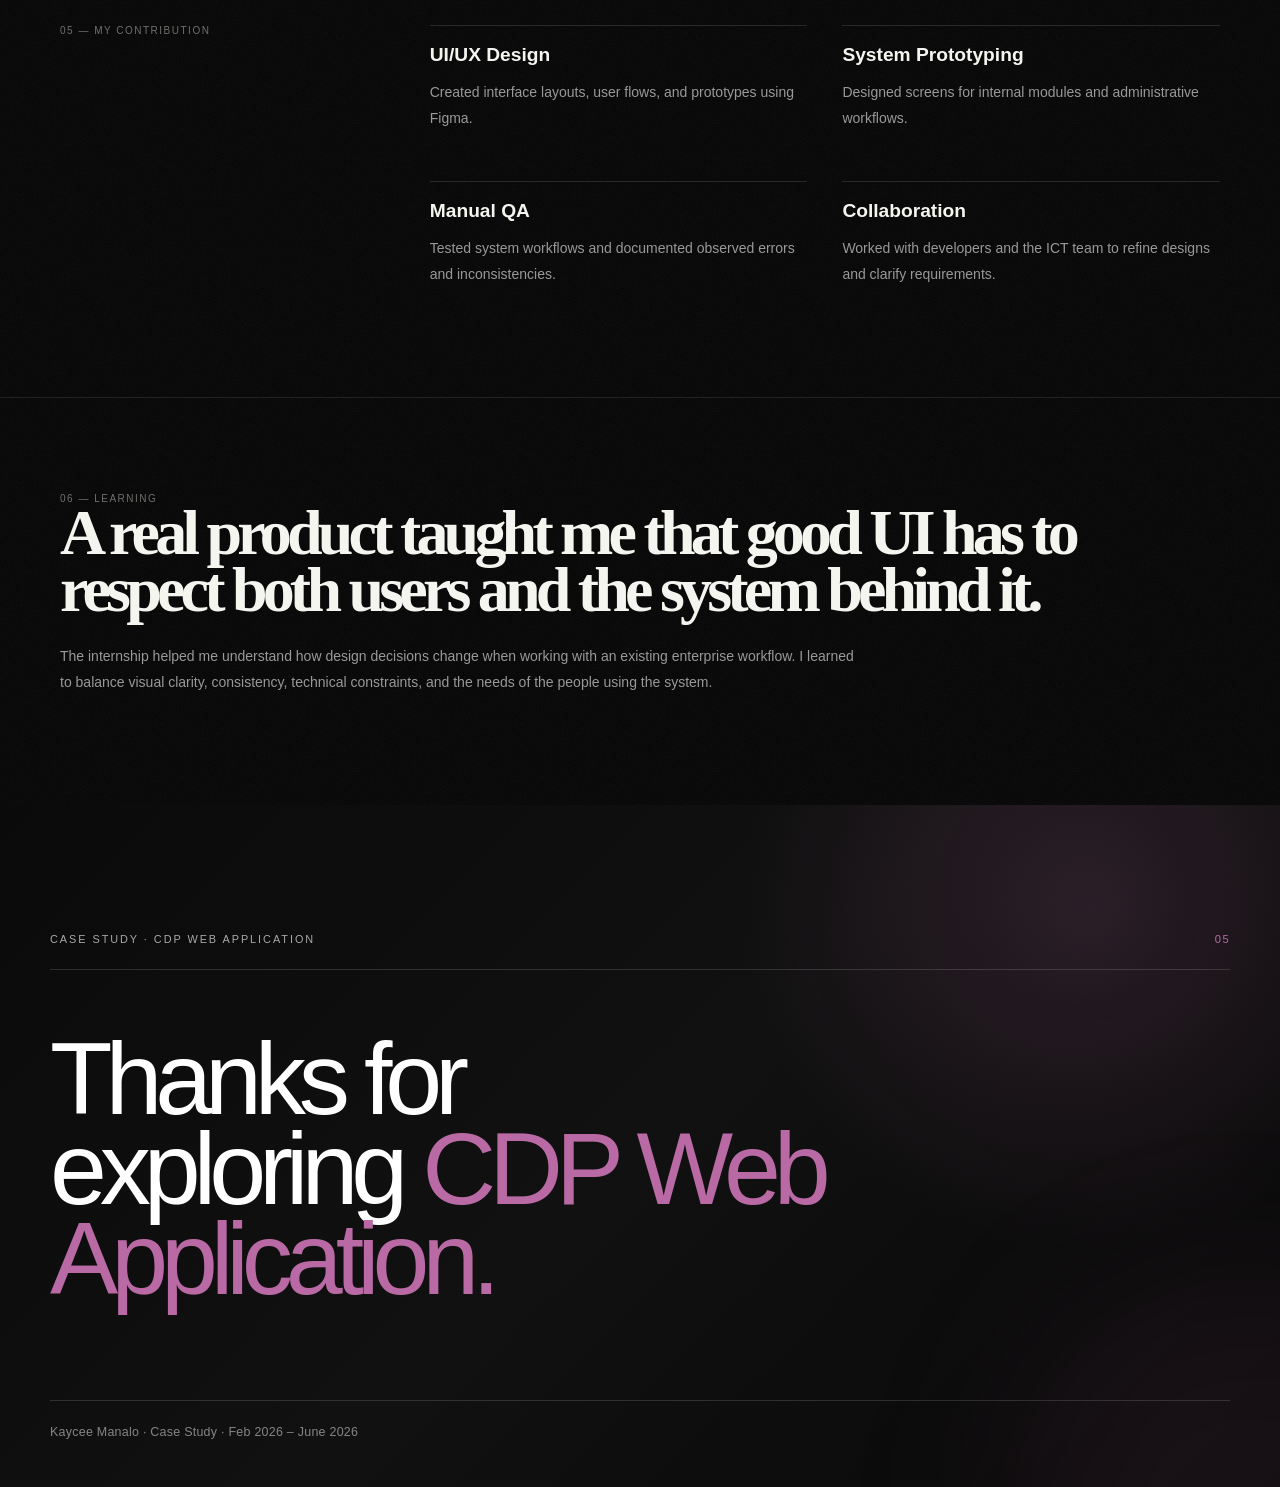
==== commit 393545e9: "New color, branding,  and 3D Design" ====
--- a/cdp.html
+++ b/cdp.html
@@ -1,6 +1,6 @@
 <!doctype html><html lang="en"><head><meta charset="UTF-8"><meta name="viewport" content="width=device-width,initial-scale=1"><meta name="description" content="CDP Web Application case study: Kaycee Manalo's UI/UX prototyping and QA contribution during her ICT internship."><title>CDP Web Application — Case Study | Kaycee Manalo</title><link rel="stylesheet" href="style.css"></head>
 <body>
-<header id="site-header"><nav class="nav-wrap"><a href="index.html" class="brand">keysi<span>madeit</span><b>®</b></a><a href="index.html#work" class="nav-cta">Back to work ↗</a></nav></header>
+<header id="site-header"><nav class="nav-wrap"><a href="index.html" class="brand"><img class="brand-logo" src="assets/images/portfolio-new-branding-logo.png" alt="Kaycee Manalo logo"></a><a href="index.html#work" class="nav-cta">Back to work ↗</a></nav></header>
 <main class="case-page"><section class="case-hero-dark"><div class="container"><div class="eyebrow">INTERNSHIP PROJECT · UI/UX · 2026</div><h1>CDP Web<br><span>Application.</span></h1><p>An internal web application experience where I contributed interface prototypes, UI/UX improvements, and workflow testing during my ICT internship at Unisea Manila IT.</p><div class="tags"><span>Figma</span><span>UI/UX</span><span>System Design</span><span>QA Testing</span></div></div></section>
 <section class="case-section"><div class="container case-layout"><div class="case-label">01 — OVERVIEW</div><div><h2>Designing interfaces for an internal system.</h2><p>I worked on UI/UX design and prototyping for the CDP Web Application during my internship. My work focused on making system modules clearer, more consistent, and easier to navigate.</p><p>I created interface layouts and prototypes for modules such as System Administration, CDP Sign, Generic Letter, notifications, calendar, equipment, and other workflow screens. I also performed manual testing and documented issues using screenshots and written observations.</p><div class="confidential-note"><strong>Confidentiality note</strong><span>Some company-specific information inside the prototypes has been intentionally blocked with blue/purple rectangle masks. The original interface structure and design work remain visible while sensitive content is not disclosed.</span></div></div></div></section>
 
@@ -46,4 +46,4 @@
 document.querySelectorAll('[data-lightbox]').forEach(el=>el.addEventListener('click',()=>{if(!lightbox||!lightboxImg)return;lightboxImg.src=el.dataset.lightbox;lightbox.classList.add('open');lightbox.setAttribute('aria-hidden','false')}));
 function closeBox(){lightbox?.classList.remove('open');if(lightboxImg)lightboxImg.src='';lightbox?.setAttribute('aria-hidden','true')}
 document.getElementById('close-lightbox')?.addEventListener('click',closeBox);lightbox?.addEventListener('click',e=>{if(e.target===lightbox)closeBox()});document.addEventListener('keydown',e=>e.key==='Escape'&&closeBox());
-</script></body></html>
+</script><script src="back-to-top.js"></script><script src="button-icons.js"></script></body></html>
--- a/style.css
+++ b/style.css
@@ -1,15 +1,15 @@
 
 :root{
   --bg:#050505;--bg2:#0b0b0d;--panel:#101012;--panel2:#151517;
-  --text:#f5f5f0;--muted:#9b9b98;--line:#242426;--lime:#c8ff4d;
+  --text:#f5f5f0;--muted:#9b9b98;--line:#242426;--lime:#B96AA5;
   --blue:#6672ff;--white:#fff;
 }
 *{box-sizing:border-box}
 html{scroll-behavior:smooth}
-body{margin:0;background:var(--bg);color:var(--text);font-family:Inter,Arial,sans-serif;overflow-x:hidden}
+body{margin:0;background:var(--bg);color:var(--text);font-family:Arial,Helvetica,sans-serif;overflow-x:hidden}
 body:before{content:"";position:fixed;inset:0;z-index:-10;pointer-events:none;
 background:
-radial-gradient(650px 500px at 8% 8%,rgba(200,255,77,.10),transparent 60%),
+radial-gradient(650px 500px at 8% 8%,rgba(185,106,165,.10),transparent 60%),
 radial-gradient(700px 520px at 92% 40%,rgba(89,103,255,.10),transparent 62%),
 radial-gradient(600px 500px at 48% 100%,rgba(255,255,255,.035),transparent 65%),
 linear-gradient(180deg,#030303 0%,#09090a 48%,#030303 100%)}
@@ -112,7 +112,7 @@
 
 .mobile-menu-links{display:flex;flex-direction:column;padding:22px 0;gap:2px}
 .mobile-menu-links a{display:flex;align-items:baseline;gap:14px;color:#e8e8e5;text-decoration:none;font-size:1.35rem;font-weight:700;letter-spacing:-.02em;padding:11px 0;transition:color .2s ease,transform .2s ease}
-.mobile-menu-links a span{font-family:"DM Mono",monospace;font-size:11px;font-weight:400;color:#666;letter-spacing:.05em}
+.mobile-menu-links a span{font-family:Arial,Helvetica,sans-serif;font-size:11px;font-weight:400;color:#666;letter-spacing:.05em}
 .mobile-menu-links a:hover{color:var(--lime);transform:translateX(4px)}
 
 .mobile-menu-bottom{margin-top:auto;padding-top:22px;border-top:1px solid #1e1e20;display:flex;flex-direction:column;gap:18px}
@@ -123,7 +123,7 @@
 
 .hero{min-height:100vh;padding:145px 0 80px;display:flex;align-items:center}
 .hero-grid{display:grid;grid-template-columns:1.05fr .95fr;gap:70px;align-items:center}
-.eyebrow,.section-kicker{font-family:"DM Mono",monospace;font-size:10px;letter-spacing:.17em;color:#858582;text-transform:uppercase}
+.eyebrow,.section-kicker{font-family:Arial,Helvetica,sans-serif;font-size:10px;letter-spacing:.17em;color:#858582;text-transform:uppercase}
 .hero h1{font-size:clamp(4.5rem,8vw,8.5rem);line-height:.82;letter-spacing:-.085em;margin:24px 0 30px;font-weight:800}
 .hero h1 span{color:var(--lime)}.hero h1 em{font-style:normal;color:#8f8f8b}
 .hero-copy>p{max-width:620px;color:#aaa;line-height:1.8;font-size:1.03rem}
@@ -131,13 +131,13 @@
 .btn{display:inline-flex;align-items:center;justify-content:center;border-radius:999px;padding:13px 18px;text-decoration:none;font-size:.8rem;font-weight:700}
 .btn-lime{background:var(--lime);color:#080808}.btn-lime:hover{transform:translateY(-2px)}
 .btn-outline{border:1px solid #38383a;color:#eee}.btn-outline:hover{border-color:var(--lime);color:var(--lime)}
-.hero-meta{display:flex;gap:22px;margin-top:35px;color:#6f6f6c;font:10px "DM Mono",monospace;text-transform:uppercase;letter-spacing:.08em}
+.hero-meta{display:flex;gap:22px;margin-top:35px;color:#6f6f6c;font:10px Arial,Helvetica,sans-serif;text-transform:uppercase;letter-spacing:.08em}
 .hero-visual{position:relative;min-height:610px;display:flex;align-items:center;justify-content:center}
 .portrait-frame{width:min(430px,90%);height:570px;border:1px solid #29292b;border-radius:24px;overflow:hidden;background:#111;box-shadow:0 40px 100px rgba(0,0,0,.45);transform:rotate(2deg)}
 .portrait-frame img{width:100%;height:100%;object-fit:cover;object-position:center top;display:block}
 .floating-note{position:absolute;left:2%;bottom:70px;background:#101012;border:1px solid #2d2d2f;border-radius:15px;padding:13px 16px;box-shadow:0 20px 50px rgba(0,0,0,.35)}
-.floating-note span{display:block;color:#777;font:9px "DM Mono",monospace;letter-spacing:.14em}.floating-note strong{font-size:1rem}
-.circle-stamp{position:absolute;right:0;top:55px;width:110px;height:110px;border:1px solid #38383a;border-radius:50%;display:flex;align-items:center;justify-content:center;text-align:center;font:8px "DM Mono",monospace;line-height:1.6;letter-spacing:.1em;transform:rotate(12deg);background:rgba(5,5,5,.65)}
+.floating-note span{display:block;color:#777;font:9px Arial,Helvetica,sans-serif;letter-spacing:.14em}.floating-note strong{font-size:1rem}
+.circle-stamp{position:absolute;right:0;top:55px;width:110px;height:110px;border:1px solid #38383a;border-radius:50%;display:flex;align-items:center;justify-content:center;text-align:center;font:8px Arial,Helvetica,sans-serif;line-height:1.6;letter-spacing:.1em;transform:rotate(12deg);background:rgba(5,5,5,.65)}
 
 .section{padding:110px 0}.border-top{border-top:1px solid var(--line)}
 .section.dark{background:#080809}.section.compact{padding:85px 0}
@@ -151,28 +151,28 @@
 .about-photo img{width:100%;height:100%;object-fit:cover;object-position:center top}
 .light-copy{color:#aaa;line-height:1.85}
 .stats{display:grid;grid-template-columns:1fr 1fr;gap:1px;background:#252527;margin-top:35px;border:1px solid #252527}
-.stats div{background:#0b0b0d;padding:22px}.stats strong{font-size:1.8rem;display:block}.stats span{font:9px "DM Mono";color:#70706d;text-transform:uppercase;letter-spacing:.1em}
+.stats div{background:#0b0b0d;padding:22px}.stats strong{font-size:1.8rem;display:block}.stats span{font:9px Arial;color:#70706d;text-transform:uppercase;letter-spacing:.1em}
 
 .skills-grid{display:grid;grid-template-columns:repeat(2,1fr);gap:1px;background:#29292b;border:1px solid #29292b}
 .skills-grid>div{background:#0b0b0d;padding:28px;min-height:180px}.skills-grid>div:hover{background:#101012}
-.skills-grid b{font-size:1.1rem}.skills-grid p{color:#777;line-height:1.7;font-size:.85rem}.skills-grid span{font:9px "DM Mono";color:var(--lime)}
+.skills-grid b{font-size:1.1rem}.skills-grid p{color:#777;line-height:1.7;font-size:.85rem}.skills-grid span{font:9px Arial;color:var(--lime)}
 
 .work-head{display:flex;justify-content:space-between;gap:30px;align-items:end;margin-bottom:45px}.work-head p{color:#777;max-width:440px;line-height:1.7}
 .project{border-top:1px solid #29292b;padding:45px 0;display:grid;grid-template-columns:70px 1fr;gap:35px}
-.project-top{font:10px "DM Mono";color:#70706d}.project-content{display:grid;grid-template-columns:.7fr 1.3fr;gap:45px;align-items:center}
+.project-top{font:10px Arial;color:#70706d}.project-content{display:grid;grid-template-columns:.7fr 1.3fr;gap:45px;align-items:center}
 .project-content h3{font-size:clamp(2.2rem,4vw,4.5rem);letter-spacing:-.065em;line-height:.9;margin:0 0 18px}.project-content p{color:#888;line-height:1.8}
 .project-links{display:flex;gap:10px;flex-wrap:wrap;margin-top:22px}
 .project-links a{font-size:.72rem;border-bottom:1px solid #444;text-decoration:none;padding-bottom:4px}.project-links a:hover{color:var(--lime);border-color:var(--lime)}
 .project-art{min-height:340px;border:1px solid #29292b;border-radius:20px;overflow:hidden;position:relative;background:#101012}
 .project-art img{width:100%;height:100%;object-fit:cover;display:block}
-.tubaland-art{background:radial-gradient(circle at 70% 30%,rgba(200,255,77,.2),transparent 40%),#0d0d0e}
+.tubaland-art{background:radial-gradient(circle at 70% 30%,rgba(185,106,165,.2),transparent 40%),#0d0d0e}
 .tubaland-art .phone{position:absolute;width:30%;max-height:90%;object-fit:cover;border-radius:16px;border:1px solid #333;box-shadow:0 20px 50px #000;left:15%;top:5%}
 .tubaland-art .phone.second{left:35%;top:14%}.tubaland-art .phone.third{left:55%;top:23%}
 .cdp-art,.pack-art{padding:0}.cdp-art img,.pack-art img{object-fit:contain;background:#0c0c0d}
-.tags,.tag-row{display:flex;gap:7px;flex-wrap:wrap}.tags span,.tag-row span{font:9px "DM Mono";color:#9a9a96;border:1px solid #303032;border-radius:999px;padding:7px 10px}
+.tags,.tag-row{display:flex;gap:7px;flex-wrap:wrap}.tags span,.tag-row span{font:9px Arial;color:#9a9a96;border:1px solid #303032;border-radius:999px;padding:7px 10px}
 
 .timeline{border-left:1px solid #2d2d2f;margin-left:7px}.timeline-item{position:relative;padding:0 0 50px 35px}.timeline-item:before{content:"";position:absolute;left:-4px;top:4px;width:7px;height:7px;border-radius:50%;background:var(--lime);box-shadow:0 0 0 5px #0a0a0b}
-.timeline-item span{font:9px "DM Mono";color:#6f6f6c}.timeline-item h3{font-size:1.45rem;margin:9px 0}.timeline-item p{color:#888;line-height:1.75;max-width:700px}
+.timeline-item span{font:9px Arial;color:#6f6f6c}.timeline-item h3{font-size:1.45rem;margin:9px 0}.timeline-item p{color:#888;line-height:1.75;max-width:700px}
 
 .design-grid{display:grid;grid-template-columns:repeat(3,1fr);gap:16px;align-items:start}
 .design-tile{border:1px solid #29292b;border-radius:18px;overflow:hidden;background:#101012;cursor:zoom-in;transition:.25s}
@@ -183,7 +183,7 @@
 .cert-grid button:hover{transform:translateY(-4px);border-color:#4a4a4c}
 .cert-grid img{width:100%;height:220px;object-fit:cover;background:#eee;display:block}.cert-grid button div{padding:15px}.cert-grid b{display:block;font-size:.83rem}.cert-grid span{display:block;color:#777;font-size:.7rem;margin-top:6px}
 
-.education-row{display:flex;justify-content:space-between;gap:40px;padding:28px 0;border-top:1px solid #29292b}.education-row span{font:9px "DM Mono";color:#70706d}.education-row h2{font-size:1.5rem;margin:8px 0}.education-row p,.education-row strong{color:#888;font-size:.85rem}
+.education-row{display:flex;justify-content:space-between;gap:40px;padding:28px 0;border-top:1px solid #29292b}.education-row span{font:9px Arial;color:#70706d}.education-row h2{font-size:1.5rem;margin:8px 0}.education-row p,.education-row strong{color:#888;font-size:.85rem}
 .edu-school{display:flex;align-items:center;gap:14px}
 .edu-logo{width:46px;height:46px;object-fit:contain;border-radius:10px;background:#fff;padding:5px;flex-shrink:0}
 
@@ -343,7 +343,7 @@
 /* LABEL */
 
 .contact-label {
-  font-family: "DM Mono", monospace;
+  font-family: Arial, Helvetica, sans-serif;
   font-size: 8px;
   line-height: 1;
   letter-spacing: .12em;
@@ -482,11 +482,11 @@
 .back-to-top:hover b {
   color: var(--lime);
   border-color: var(--lime);
-  background: rgba(200, 255, 77, .06);
+  background: rgba(185,106,165, .06);
   transform: translateY(-3px);
   box-shadow:
-    0 0 0 1px rgba(200, 255, 77, .08),
-    0 0 18px rgba(200, 255, 77, .12);
+    0 0 0 1px rgba(185,106,165, .08),
+    0 0 18px rgba(185,106,165, .12);
 }
 
 
@@ -563,14 +563,14 @@
 /* Dark case-study pages */
 .case-page{padding-top:82px;background:#050505;min-height:100vh}
 .case-hero-dark,.case-hero{padding:130px 0 100px;background:
-radial-gradient(circle at 78% 22%,rgba(200,255,77,.14),transparent 31%),
+radial-gradient(circle at 78% 22%,rgba(185,106,165,.14),transparent 31%),
 radial-gradient(circle at 20% 70%,rgba(89,103,255,.09),transparent 30%)}
 .case-hero-dark h1,.case-title{font-size:clamp(5rem,11vw,10rem);line-height:.78;letter-spacing:-.09em;margin:25px 0;font-weight:800}
 .case-hero-dark h1 span,.case-title span{color:var(--lime)}
 .case-hero-dark p,.case-hero>div>p{max-width:780px;color:#999;font-size:1.1rem;line-height:1.8}
 .case-section,.case-block{padding:95px 0;border-top:1px solid #222}
 .case-layout{display:grid;grid-template-columns:.55fr 1.45fr;gap:70px}
-.case-label,.case-number{font:10px "DM Mono";letter-spacing:.15em;color:#70706d}
+.case-label,.case-number{font:10px Arial;letter-spacing:.15em;color:#70706d}
 .case-section h2,.case-heading{font-size:clamp(2.8rem,5vw,5.5rem);line-height:.9;letter-spacing:-.075em;margin:0 0 25px}
 .case-section p,.case-copy{color:#999;line-height:1.85;max-width:800px}
 .case-gallery{display:grid;grid-template-columns:repeat(2,1fr);gap:18px;margin-top:35px}.case-gallery.three{grid-template-columns:repeat(3,1fr)}
@@ -579,7 +579,7 @@
 .contrib-grid{display:grid;grid-template-columns:repeat(2,1fr);gap:35px}.contrib-grid div{border-top:1px solid #29292b;padding-top:18px}.contrib-grid b{font-size:1.2rem}
 .stack{display:grid;grid-template-columns:repeat(2,1fr);gap:12px}.stack div{padding:20px;background:#101012;border:1px solid #29292b;border-radius:14px}.stack small{color:#777}
 .flow{display:flex;flex-wrap:wrap;gap:8px;margin-top:2rem}.flow span{border:1px solid #333;border-radius:999px;padding:.6rem .9rem;font-size:.75rem}
-.back{position:fixed;left:20px;bottom:20px;z-index:60;background:#f4f4ef;color:#050505;border-radius:999px;padding:11px 16px;text-decoration:none;font:700 11px Inter}
+.back{position:fixed;left:20px;bottom:20px;z-index:60;background:#f4f4ef;color:#050505;border-radius:999px;padding:11px 16px;text-decoration:none;font:700 11px Arial}
 .play-link{display:inline-flex;align-items:center;gap:8px;margin-top:25px;background:var(--lime);color:#050505;border-radius:999px;padding:13px 17px;text-decoration:none;font-weight:800;font-size:.78rem}
 .play-link:hover{transform:translateY(-2px)}
 
@@ -624,38 +624,38 @@
 .skills-grid article:nth-child(even){padding-left:28px;padding-right:0}
 .skills-grid article:nth-last-child(-n+2){border-bottom:1px solid #303033}
 .skills-grid article:hover{background:linear-gradient(90deg,rgba(255,255,255,.025),transparent);transform:translateY(-2px)}
-.skills-grid article>b{display:block;color:var(--lime);font:700 10px "DM Mono",monospace;margin-bottom:22px}
+.skills-grid article>b{display:block;color:var(--lime);font:700 10px Arial,Helvetica,sans-serif;margin-bottom:22px}
 .skills-grid article h3{font-size:1.15rem;margin:0 0 10px;letter-spacing:-.035em;font-weight:500}
 .skills-grid article p{margin:0;color:#7e7e7a;font-size:.74rem;line-height:1.65;max-width:330px}
 
  .designs-section{padding-top:36px;padding-bottom:72px;background:linear-gradient(180deg,#0a0a0b 0%,#080809 100%);border-top:1px solid #19191b}
 .designs-top{display:flex;justify-content:space-between;align-items:center;margin-bottom:4px}
-.view-all{font:10px "DM Mono",monospace;text-decoration:none;color:#777;text-transform:none}.view-all:hover{color:var(--lime)}.light-link{color:#aaa}.light-link:hover{color:var(--lime)}
-.design-count{font:10px "DM Mono",monospace;color:#aaa}
+.view-all{font:10px Arial,Helvetica,sans-serif;text-decoration:none;color:#777;text-transform:none}.view-all:hover{color:var(--lime)}.light-link{color:#aaa}.light-link:hover{color:var(--lime)}
+.design-count{font:10px Arial,Helvetica,sans-serif;color:#aaa}
 .designs-carousel{display:grid;grid-template-columns:54px minmax(0,1fr) 54px;align-items:center;gap:8px}
-.design-nav{width:44px;height:44px;border:1px solid #38383a;border-radius:50%;background:#0d0d0e;color:#eee;font:18px "DM Mono",monospace;cursor:pointer;transition:border-color .25s,color .25s,transform .25s}.design-nav:hover{border-color:var(--lime);color:var(--lime);transform:scale(1.05)}
+.design-nav{width:44px;height:44px;border:1px solid #38383a;border-radius:50%;background:#0d0d0e;color:#eee;font:18px Arial,Helvetica,sans-serif;cursor:pointer;transition:border-color .25s,color .25s,transform .25s}.design-nav:hover{border-color:var(--lime);color:var(--lime);transform:scale(1.05)}
 .designs-stage{position:relative;height:500px;max-width:920px;width:100%;margin:0 auto}
 .design-card{position:absolute;top:55px;width:205px;height:345px;border-radius:23px;overflow:hidden;border:1px solid rgba(255,255,255,.35);background:#111;box-shadow:0 30px 60px rgba(0,0,0,.5);transition:all .45s cubic-bezier(.2,.7,.2,1);opacity:0;pointer-events:none}
 .design-item{display:block;width:100%;height:100%;padding:0;border:0;background:none;cursor:zoom-in}.design-item img{width:100%;height:100%;object-fit:cover;display:block}
-.design-card.pos-back-left{left:5%;transform:rotate(-8deg) translateY(24px);filter:brightness(.75);z-index:1;opacity:1;pointer-events:auto}.design-card.pos-left{left:24%;transform:rotate(-4deg) translateY(8px);filter:brightness(.9);z-index:2;opacity:1;pointer-events:auto}.design-card.pos-center{left:50%;transform:translateX(-50%) translateY(-10px);width:250px;height:385px;border-color:var(--lime);box-shadow:0 35px 80px rgba(0,0,0,.6),0 0 0 1px rgba(200,255,77,.35);z-index:4;opacity:1;pointer-events:auto}.design-card.pos-right{right:24%;transform:rotate(4deg) translateY(8px);filter:brightness(.9);z-index:2;opacity:1;pointer-events:auto}.design-card.pos-back-right{right:5%;transform:rotate(8deg) translateY(24px);filter:brightness(.75);z-index:1;opacity:1;pointer-events:auto}.design-card.pos-hidden{opacity:0;pointer-events:none;transform:scale(.9);z-index:0}
+.design-card.pos-back-left{left:5%;transform:rotate(-8deg) translateY(24px);filter:brightness(.75);z-index:1;opacity:1;pointer-events:auto}.design-card.pos-left{left:24%;transform:rotate(-4deg) translateY(8px);filter:brightness(.9);z-index:2;opacity:1;pointer-events:auto}.design-card.pos-center{left:50%;transform:translateX(-50%) translateY(-10px);width:250px;height:385px;border-color:var(--lime);box-shadow:0 35px 80px rgba(0,0,0,.6),0 0 0 1px rgba(185,106,165,.35);z-index:4;opacity:1;pointer-events:auto}.design-card.pos-right{right:24%;transform:rotate(4deg) translateY(8px);filter:brightness(.9);z-index:2;opacity:1;pointer-events:auto}.design-card.pos-back-right{right:5%;transform:rotate(8deg) translateY(24px);filter:brightness(.75);z-index:1;opacity:1;pointer-events:auto}.design-card.pos-hidden{opacity:0;pointer-events:none;transform:scale(.9);z-index:0}
 .design-card.pos-back-left:hover{transform:rotate(-8deg) translateY(8px);filter:brightness(1);z-index:10}.design-card.pos-left:hover{transform:rotate(-4deg) translateY(-2px);filter:brightness(1);z-index:10}.design-card.pos-center:hover{transform:translateX(-50%) translateY(-18px);filter:brightness(1);z-index:10}.design-card.pos-right:hover{transform:rotate(4deg) translateY(-2px);filter:brightness(1);z-index:10}.design-card.pos-back-right:hover{transform:rotate(8deg) translateY(8px);filter:brightness(1);z-index:10}
-.design-caption{text-align:center;margin-top:-20px;position:relative;z-index:6;max-width:760px;margin-left:auto;margin-right:auto}.design-caption em{font-family:Georgia,serif;color:var(--lime);font-size:1.15rem}.design-caption h2{font-size:clamp(2.4rem,5vw,4.1rem);letter-spacing:-.06em;line-height:.9;margin:6px 0 18px}.design-caption p{margin:0 auto 10px;font-size:.78rem;line-height:1.7;color:#aaa;max-width:680px}.design-caption .design-note{font:9px "DM Mono",monospace;letter-spacing:.03em;color:#666;margin-top:14px}
+.design-caption{text-align:center;margin-top:-20px;position:relative;z-index:6;max-width:760px;margin-left:auto;margin-right:auto}.design-caption em{font-family:Georgia,serif;color:var(--lime);font-size:1.15rem}.design-caption h2{font-size:clamp(2.4rem,5vw,4.1rem);letter-spacing:-.06em;line-height:.9;margin:6px 0 18px}.design-caption p{margin:0 auto 10px;font-size:.78rem;line-height:1.7;color:#aaa;max-width:680px}.design-caption .design-note{font:9px Arial,Helvetica,sans-serif;letter-spacing:.03em;color:#666;margin-top:14px}
 
 /* BEFORE / AFTER COMPARISON — used on case-study pages */
 
 .ba-wrap{margin-top:35px;display:grid;gap:18px}
-.ba-note{font:10px "DM Mono",monospace;letter-spacing:.04em;color:#6d6d6a;margin:0 0 6px}
+.ba-note{font:10px Arial,Helvetica,sans-serif;letter-spacing:.04em;color:#6d6d6a;margin:0 0 6px}
 
 .ba-row{display:grid;grid-template-columns:76px 1fr 1fr;gap:18px;align-items:center;border:1px solid #1e1e20;border-radius:22px;padding:18px;background:linear-gradient(145deg,#0d0d0e,#090909)}
-.ba-label b{display:block;color:var(--lime);font:10px "DM Mono",monospace;letter-spacing:.1em}
-.ba-label span{display:block;margin-top:8px;color:#75756f;font:9px "DM Mono",monospace;text-transform:uppercase;line-height:1.4}
+.ba-label b{display:block;color:var(--lime);font:10px Arial,Helvetica,sans-serif;letter-spacing:.1em}
+.ba-label span{display:block;margin-top:8px;color:#75756f;font:9px Arial,Helvetica,sans-serif;text-transform:uppercase;line-height:1.4}
 
 .ba-card{border:1px solid #232325;border-radius:16px;background:#08080a;overflow:hidden;display:flex;flex-direction:column}
 .ba-card button{border:0;background:none;padding:0;cursor:zoom-in;width:100%;display:flex;flex-direction:column;align-items:stretch;text-align:left}
 .ba-media{display:flex;align-items:center;justify-content:center;min-height:190px;padding:16px}
 .ba-media img{max-height:200px;max-width:100%;object-fit:contain;border-radius:8px;transition:transform .3s ease;display:block}
 .ba-card button:hover .ba-media img{transform:translateY(-3px)}
-.ba-meta{display:flex;align-items:center;justify-content:space-between;width:100%;padding:11px 16px;border-top:1px solid #1c1c1e;background:#0b0b0c;font:9px "DM Mono",monospace;letter-spacing:.08em;text-transform:uppercase;color:#8a8a86}
+.ba-meta{display:flex;align-items:center;justify-content:space-between;width:100%;padding:11px 16px;border-top:1px solid #1c1c1e;background:#0b0b0c;font:9px Arial,Helvetica,sans-serif;letter-spacing:.08em;text-transform:uppercase;color:#8a8a86}
 .ba-meta strong{color:#dcdcd8;font-weight:500}
 .ba-after .ba-meta strong{color:var(--lime)}
 
@@ -675,9 +675,9 @@
 .featured-media{height:285px;position:relative;overflow:hidden;background:radial-gradient(circle at 50% 35%,rgba(255,255,255,.08),transparent 55%),linear-gradient(145deg,#202022,#0a0a0b)}
 .featured-media>img{width:100%;height:100%;object-fit:contain;display:block;filter:brightness(.9)}
 .cdp-feature img,.pack-feature img,.lms-feature img,.portal-feature img,.meditrack-feature img{padding:22px;object-fit:contain}
-.tubaland-feature{background:radial-gradient(circle at 55% 35%,rgba(200,255,77,.12),transparent 45%),linear-gradient(145deg,#19191b,#09090a)}
+.tubaland-feature{background:radial-gradient(circle at 55% 35%,rgba(185,106,165,.12),transparent 45%),linear-gradient(145deg,#19191b,#09090a)}
 .tubaland-feature .phone{position:absolute;width:31%;height:88%;top:4%;left:10%;border:1px solid #333;border-radius:14px;overflow:hidden;box-shadow:0 18px 40px rgba(0,0,0,.7);transform:rotate(-7deg);background:#111}.tubaland-feature .phone img{width:100%;height:100%;object-fit:cover}.tubaland-feature .phone.second{left:34%;top:8%;transform:rotate(0);z-index:2}.tubaland-feature .phone.third{left:59%;top:13%;transform:rotate(7deg);z-index:1}
-.featured-copy{padding:20px 20px 22px;display:flex;flex-direction:column;flex:1}.featured-index{font:8px "DM Mono",monospace;color:#777;letter-spacing:.1em;text-transform:uppercase}.featured-copy h3{font-size:1.55rem;letter-spacing:-.045em;margin:12px 0 8px}.featured-copy p{font-size:.74rem;line-height:1.7;color:#888;margin:0 0 16px}.featured-copy .tags{margin-top:auto}.featured-copy .tags span{font-size:8px;padding:6px 8px}.featured-link{display:inline-flex;align-self:flex-start;margin-top:18px;color:var(--lime);font-size:.7rem;font-weight:700;text-decoration:none}.featured-link:hover{text-decoration:underline}
+.featured-copy{padding:20px 20px 22px;display:flex;flex-direction:column;flex:1}.featured-index{font:8px Arial,Helvetica,sans-serif;color:#777;letter-spacing:.1em;text-transform:uppercase}.featured-copy h3{font-size:1.55rem;letter-spacing:-.045em;margin:12px 0 8px}.featured-copy p{font-size:.74rem;line-height:1.7;color:#888;margin:0 0 16px}.featured-copy .tags{margin-top:auto}.featured-copy .tags span{font-size:8px;padding:6px 8px}.featured-link{display:inline-flex;align-self:flex-start;margin-top:18px;color:var(--lime);font-size:.7rem;font-weight:700;text-decoration:none}.featured-link:hover{text-decoration:underline}
 
 @media(max-width:900px){
  .skills-layout{grid-template-columns:1fr;gap:38px}.skills-intro{position:static}.skills-grid article{min-height:140px}.designs-stage{height:440px}.design-card{width:165px;height:290px}.design-card.pos-center{width:205px;height:330px}.featured-grid{grid-template-columns:1fr}.featured-media{height:310px}.featured-card{max-width:720px;margin:0 auto;width:100%}
@@ -697,7 +697,7 @@
     background:
         radial-gradient(
             circle at 85% 15%,
-            rgba(200, 255, 77, 0.16),
+            rgba(185,106,165, 0.16),
             transparent 28%
         ),
         linear-gradient(
@@ -717,7 +717,7 @@
     right: -220px;
     bottom: -280px;
     border-radius: 50%;
-    background: rgba(200, 255, 77, 0.08);
+    background: rgba(185,106,165, 0.08);
     filter: blur(80px);
     pointer-events: none;
 }
@@ -748,7 +748,7 @@
 .tb-footer-number {
     font-size: 0.7rem;
     letter-spacing: 0.12em;
-    color: #c8ff4d;
+    color: #B96AA5;
 }
 
 .tb-footer h2 {
@@ -762,7 +762,7 @@
 }
 
 .tb-footer h2 span {
-    color: #c8ff4d;
+    color: #B96AA5;
 }
 
 .tb-footer-bottom {
@@ -800,8 +800,8 @@
 }
 
 .tb-footer-bottom a:hover {
-    background: #c8ff4d;
-    border-color: #c8ff4d;
+    background: #B96AA5;
+    border-color: #B96AA5;
     color: #0a0a0a;
     transform: translateY(-2px);
 }
@@ -839,19 +839,19 @@
 
 /* === Portfolio refinement: branded splash, cleaner before/after and education === */
 .site-splash{position:fixed;inset:0;z-index:9999;background:#070708;color:#f5f5ef;display:grid;place-items:center;overflow:hidden;opacity:1;visibility:visible;transition:opacity .65s ease,visibility .65s ease}
-.site-splash::before{content:"";position:absolute;width:55vw;height:55vw;border:1px solid rgba(201,255,56,.13);border-radius:50%;top:-30vw;right:-18vw}
-.site-splash::after{content:"";position:absolute;width:35vw;height:35vw;border:1px solid rgba(201,255,56,.08);border-radius:50%;bottom:-22vw;left:-12vw}
+.site-splash::before{content:"";position:absolute;width:55vw;height:55vw;border:1px solid rgba(185,106,165,.13);border-radius:50%;top:-30vw;right:-18vw}
+.site-splash::after{content:"";position:absolute;width:35vw;height:35vw;border:1px solid rgba(185,106,165,.08);border-radius:50%;bottom:-22vw;left:-12vw}
 .site-splash.is-hidden{opacity:0;visibility:hidden;pointer-events:none}
 .splash-inner{position:relative;z-index:1;text-align:center;display:grid;justify-items:center;gap:12px;padding:30px}
-.splash-mark{width:58px;height:58px;border:1px solid rgba(201,255,56,.6);border-radius:18px;display:grid;place-items:center;color:var(--lime);font:800 27px Inter,sans-serif;box-shadow:0 0 40px rgba(201,255,56,.08);animation:splashPulse 1.5s ease-in-out infinite}
-.splash-brand{font:800 clamp(2rem,5vw,3.7rem) Inter,sans-serif;letter-spacing:-.07em}.splash-brand span{color:var(--lime)}.splash-brand b{font-size:.28em;vertical-align:top;margin-left:3px;color:#777}
-.splash-inner p{margin:0;color:#74746f;font:9px "DM Mono",monospace;letter-spacing:.2em}
+.splash-mark{width:58px;height:58px;border:1px solid rgba(185,106,165,.6);border-radius:18px;display:grid;place-items:center;color:var(--lime);font:800 27px Arial,sans-serif;box-shadow:0 0 40px rgba(185,106,165,.08);animation:splashPulse 1.5s ease-in-out infinite}
+.splash-brand{font:800 clamp(2rem,5vw,3.7rem) Arial,sans-serif;letter-spacing:-.07em}.splash-brand span{color:var(--lime)}.splash-brand b{font-size:.28em;vertical-align:top;margin-left:3px;color:#777}
+.splash-inner p{margin:0;color:#74746f;font:9px Arial,Helvetica,sans-serif;letter-spacing:.2em}
 .splash-line{width:170px;height:1px;background:#29292b;margin-top:7px;overflow:hidden}.splash-line span{display:block;width:45%;height:100%;background:var(--lime);animation:splashLoad 1.25s ease-in-out infinite}
-@keyframes splashLoad{0%{transform:translateX(-110%)}100%{transform:translateX(340%)}}@keyframes splashPulse{50%{transform:translateY(-3px);box-shadow:0 0 50px rgba(201,255,56,.16)}}
+@keyframes splashLoad{0%{transform:translateX(-110%)}100%{transform:translateX(340%)}}@keyframes splashPulse{50%{transform:translateY(-3px);box-shadow:0 0 50px rgba(185,106,165,.16)}}
 
 .education-row{position:relative;display:grid;grid-template-columns:minmax(0,1fr) minmax(320px,.72fr);align-items:center;gap:60px;padding:34px 0;border-top:1px solid #29292b}
 .education-row>div:first-child{position:relative;padding-left:22px}.education-row>div:first-child::before{content:"";position:absolute;left:0;top:5px;width:4px;height:42px;border-radius:999px;background:var(--lime)}
-.education-row span{font:9px "DM Mono",monospace;color:var(--lime);letter-spacing:.12em;text-transform:uppercase}.education-row h2{font-size:clamp(1.35rem,2.4vw,2rem);line-height:1.05;letter-spacing:-.045em;margin:9px 0 7px}.education-row p{font-size:.76rem;color:#777;margin:0}
+.education-row span{font:9px Arial,Helvetica,sans-serif;color:var(--lime);letter-spacing:.12em;text-transform:uppercase}.education-row h2{font-size:clamp(1.35rem,2.4vw,2rem);line-height:1.05;letter-spacing:-.045em;margin:9px 0 7px}.education-row p{font-size:.76rem;color:#777;margin:0}
 .edu-school{min-height:108px;display:flex!important;align-items:center;gap:18px;padding:14px 18px;border:1px solid #29292b;border-radius:18px;background:linear-gradient(145deg,#111113,#0b0b0c);transition:.25s ease}.edu-school:hover{transform:translateY(-3px);border-color:#46464a;box-shadow:0 18px 45px rgba(0,0,0,.25)}
 .edu-logo{width:76px!important;height:76px!important;object-fit:contain!important;flex:none;border-radius:14px;background:#f3f3ef;padding:5px;border:1px solid rgba(255,255,255,.1)}.edu-school strong{font-size:.78rem;line-height:1.45;color:#ddd}
 .education-row:nth-of-type(2) .edu-logo{border-radius:50%}.education-row:nth-of-type(3) .edu-logo{border-radius:50%}
@@ -862,9 +862,9 @@
 @media(max-width:560px){.splash-inner p{font-size:7px;letter-spacing:.14em}.education-row{padding:26px 0}.education-row>div:first-child{padding-left:17px}.edu-school{padding:12px 14px}.cdp-thumb-main{width:69%;height:69%}.cdp-thumb-left,.cdp-thumb-right{width:42%;height:43%}}
 
 /* === CDP Web case-study gallery === */
-.confidential-note{margin-top:28px;padding:16px 18px;border:1px solid #303035;border-left:3px solid #5868ff;border-radius:14px;background:#0e0e11;display:grid;gap:6px}.confidential-note strong{font:9px "DM Mono",monospace;letter-spacing:.13em;text-transform:uppercase;color:#7e8cff}.confidential-note span{font-size:.72rem;line-height:1.7;color:#85858a}
-.prototype-intro{display:flex;align-items:flex-end;justify-content:space-between;gap:25px;margin-bottom:30px}.prototype-intro h2{margin-bottom:10px}.confidential-chip{flex:none;border:1px solid #303035;color:#7e8cff;border-radius:999px;padding:9px 12px;font:8px "DM Mono",monospace;letter-spacing:.1em;white-space:nowrap}
-.cdp-prototype-grid{display:grid;grid-template-columns:repeat(2,minmax(0,1fr));gap:18px}.cdp-prototype-grid figure{margin:0;border:1px solid #29292b;border-radius:18px;overflow:hidden;background:#0b0b0d}.cdp-prototype-grid button{display:block;width:100%;border:0;background:#111;padding:0;cursor:zoom-in}.cdp-prototype-grid img{display:block;width:100%;height:300px;object-fit:contain;background:#111;transition:transform .3s ease}.cdp-prototype-grid button:hover img{transform:scale(1.015)}.cdp-prototype-grid figcaption{display:flex;justify-content:space-between;gap:15px;padding:13px 15px;border-top:1px solid #29292b;font:9px "DM Mono",monospace;letter-spacing:.07em;text-transform:uppercase}.cdp-prototype-grid figcaption b{color:#ddd;font-weight:500}.cdp-prototype-grid figcaption span{color:#707075}
+.confidential-note{margin-top:28px;padding:16px 18px;border:1px solid #303035;border-left:3px solid #5868ff;border-radius:14px;background:#0e0e11;display:grid;gap:6px}.confidential-note strong{font:9px Arial,Helvetica,sans-serif;letter-spacing:.13em;text-transform:uppercase;color:#7e8cff}.confidential-note span{font-size:.72rem;line-height:1.7;color:#85858a}
+.prototype-intro{display:flex;align-items:flex-end;justify-content:space-between;gap:25px;margin-bottom:30px}.prototype-intro h2{margin-bottom:10px}.confidential-chip{flex:none;border:1px solid #303035;color:#7e8cff;border-radius:999px;padding:9px 12px;font:8px Arial,Helvetica,sans-serif;letter-spacing:.1em;white-space:nowrap}
+.cdp-prototype-grid{display:grid;grid-template-columns:repeat(2,minmax(0,1fr));gap:18px}.cdp-prototype-grid figure{margin:0;border:1px solid #29292b;border-radius:18px;overflow:hidden;background:#0b0b0d}.cdp-prototype-grid button{display:block;width:100%;border:0;background:#111;padding:0;cursor:zoom-in}.cdp-prototype-grid img{display:block;width:100%;height:300px;object-fit:contain;background:#111;transition:transform .3s ease}.cdp-prototype-grid button:hover img{transform:scale(1.015)}.cdp-prototype-grid figcaption{display:flex;justify-content:space-between;gap:15px;padding:13px 15px;border-top:1px solid #29292b;font:9px Arial,Helvetica,sans-serif;letter-spacing:.07em;text-transform:uppercase}.cdp-prototype-grid figcaption b{color:#ddd;font-weight:500}.cdp-prototype-grid figcaption span{color:#707075}
 .cdp-ba .ba-row{align-items:stretch}.cdp-ba .ba-card{min-width:0}.cdp-ba .ba-media{min-height:240px}.cdp-ba .ba-media img{max-height:240px}
 @media(max-width:900px){.cdp-prototype-grid{grid-template-columns:1fr}.prototype-intro{align-items:flex-start;flex-direction:column}.cdp-prototype-grid img{height:260px}}
 
@@ -926,19 +926,19 @@
 }
 .cdp-feature-screen figcaption b{
   color:#e2e2de;
-  font:500 10px "DM Mono",monospace;
+  font:500 10px Arial,Helvetica,sans-serif;
   letter-spacing:.08em;
   text-transform:uppercase;
 }
 .cdp-feature-screen figcaption span{
   color:#707075;
-  font:8px "DM Mono",monospace;
+  font:8px Arial,Helvetica,sans-serif;
   letter-spacing:.06em;
   text-transform:uppercase;
 }
 .cdp-feature-screen figcaption em{
   color:var(--lime);
-  font:9px "DM Mono",monospace;
+  font:9px Arial,Helvetica,sans-serif;
   font-style:normal;
 }
 @media(max-width:900px){
@@ -958,7 +958,7 @@
 .site-splash::before{
   content:"";position:absolute;inset:-25%;z-index:-5;
   background:
-    radial-gradient(circle at 18% 22%,rgba(201,255,56,.13),transparent 23%),
+    radial-gradient(circle at 18% 22%,rgba(185,106,165,.13),transparent 23%),
     radial-gradient(circle at 82% 28%,rgba(68,96,255,.13),transparent 26%),
     radial-gradient(circle at 52% 88%,rgba(118,66,255,.09),transparent 25%),
     linear-gradient(135deg,#050607 0%,#0a0b0d 46%,#050607 100%);
@@ -976,22 +976,22 @@
 .site-splash.is-hidden{opacity:0;visibility:hidden;pointer-events:none}
 .no-splash .site-splash{display:none!important}
 .splash-glow{position:absolute;border-radius:50%;filter:blur(1px);pointer-events:none;z-index:-2;mix-blend-mode:screen}
-.splash-glow-a{width:42vw;height:42vw;left:-18vw;top:-18vw;background:radial-gradient(circle,rgba(201,255,56,.14),rgba(201,255,56,0) 68%);animation:splashGlowA 9s ease-in-out infinite}
+.splash-glow-a{width:42vw;height:42vw;left:-18vw;top:-18vw;background:radial-gradient(circle,rgba(185,106,165,.14),rgba(185,106,165,0) 68%);animation:splashGlowA 9s ease-in-out infinite}
 .splash-glow-b{width:38vw;height:38vw;right:-14vw;bottom:-17vw;background:radial-gradient(circle,rgba(63,113,255,.15),rgba(63,113,255,0) 70%);animation:splashGlowB 11s ease-in-out infinite}
-.splash-ring{position:absolute;border:1px solid rgba(201,255,56,.12);border-radius:50%;pointer-events:none;z-index:-1}
+.splash-ring{position:absolute;border:1px solid rgba(185,106,165,.12);border-radius:50%;pointer-events:none;z-index:-1}
 .splash-ring-a{width:62vw;height:62vw;right:-27vw;top:-31vw;animation:splashRing 18s linear infinite}
 .splash-ring-b{width:42vw;height:42vw;left:-21vw;bottom:-25vw;border-color:rgba(110,124,255,.10);animation:splashRingReverse 24s linear infinite}
 .splash-grid{position:absolute;width:min(72vw,980px);height:min(72vw,980px);border:1px solid rgba(255,255,255,.035);border-radius:50%;box-shadow:0 0 0 80px rgba(255,255,255,.008),0 0 0 160px rgba(255,255,255,.005);z-index:-2;animation:splashBreath 5.5s ease-in-out infinite}
 .splash-inner{position:relative;z-index:1;text-align:center;display:grid;justify-items:center;gap:0;padding:32px;animation:splashEnter 1.1s cubic-bezier(.22,1,.36,1) both}
-.splash-kicker{margin-bottom:18px;color:#9da19a;font:8px "DM Mono",monospace;letter-spacing:.28em;animation:splashTextIn .8s .08s both}
-.splash-mark{width:64px;height:64px;border:1px solid rgba(201,255,56,.62);border-radius:20px;display:grid;place-items:center;color:var(--lime);font:800 28px Inter,sans-serif;background:rgba(8,9,10,.42);box-shadow:0 0 0 8px rgba(201,255,56,.025),0 0 55px rgba(201,255,56,.10);animation:splashMarkIn 1s .18s both,splashPulse 2.4s 1.2s ease-in-out infinite}
-.splash-name{margin-top:22px;color:#f2f3ee;font:600 clamp(1.35rem,3.2vw,2rem) Inter,sans-serif;letter-spacing:-.045em;animation:splashTextIn .9s .3s both}
-.splash-title{margin-top:2px;color:var(--lime);font:500 clamp(.75rem,1.5vw,1rem) "DM Mono",monospace;letter-spacing:.22em;text-transform:uppercase;animation:splashTextIn .9s .42s both}
-.splash-brand{margin-top:21px;font:800 clamp(1.5rem,3.5vw,2.35rem) Inter,sans-serif;letter-spacing:-.07em;animation:splashTextIn .9s .54s both}
+.splash-kicker{margin-bottom:18px;color:#9da19a;font:8px Arial,Helvetica,sans-serif;letter-spacing:.28em;animation:splashTextIn .8s .08s both}
+.splash-mark{width:64px;height:64px;border:1px solid rgba(185,106,165,.62);border-radius:20px;display:grid;place-items:center;color:var(--lime);font:800 28px Arial,sans-serif;background:rgba(8,9,10,.42);box-shadow:0 0 0 8px rgba(185,106,165,.025),0 0 55px rgba(185,106,165,.10);animation:splashMarkIn 1s .18s both,splashPulse 2.4s 1.2s ease-in-out infinite}
+.splash-name{margin-top:22px;color:#f2f3ee;font:600 clamp(1.35rem,3.2vw,2rem) Arial,sans-serif;letter-spacing:-.045em;animation:splashTextIn .9s .3s both}
+.splash-title{margin-top:2px;color:var(--lime);font:500 clamp(.75rem,1.5vw,1rem) Arial,Helvetica,sans-serif;letter-spacing:.22em;text-transform:uppercase;animation:splashTextIn .9s .42s both}
+.splash-brand{margin-top:21px;font:800 clamp(1.5rem,3.5vw,2.35rem) Arial,sans-serif;letter-spacing:-.07em;animation:splashTextIn .9s .54s both}
 .splash-brand span{color:var(--lime)}.splash-brand b{font-size:.28em;vertical-align:top;margin-left:3px;color:#777}
-.splash-inner p{margin:11px 0 0;color:#777a75;font:8px "DM Mono",monospace;letter-spacing:.19em;animation:splashTextIn .9s .66s both}
+.splash-inner p{margin:11px 0 0;color:#777a75;font:8px Arial,Helvetica,sans-serif;letter-spacing:.19em;animation:splashTextIn .9s .66s both}
 .splash-line{width:min(220px,48vw);height:2px;background:#25282a;margin-top:23px;overflow:hidden;border-radius:999px;animation:splashLineIn .8s .78s both}.splash-line span{display:block;width:38%;height:100%;background:linear-gradient(90deg,transparent,var(--lime),#eef8d7,transparent);animation:splashLoad 2.25s cubic-bezier(.45,.05,.55,.95) .85s infinite}
-.splash-status{width:min(220px,48vw);display:flex;justify-content:space-between;gap:15px;margin-top:9px;color:#555956;font:7px "DM Mono",monospace;letter-spacing:.1em;animation:splashTextIn .8s .88s both}.splash-status b{font-weight:400;color:#737871}
+.splash-status{width:min(220px,48vw);display:flex;justify-content:space-between;gap:15px;margin-top:9px;color:#555956;font:7px Arial,Helvetica,sans-serif;letter-spacing:.1em;animation:splashTextIn .8s .88s both}.splash-status b{font-weight:400;color:#737871}
 @keyframes splashGradient{0%{transform:translate3d(-2%,0,0) scale(1)}50%{transform:translate3d(2%,-1%,0) scale(1.04)}100%{transform:translate3d(-1%,2%,0) scale(1.02)}}
 @keyframes splashGlowA{0%,100%{transform:translate(0,0) scale(1);opacity:.65}50%{transform:translate(8vw,5vw) scale(1.15);opacity:1}}
 @keyframes splashGlowB{0%,100%{transform:translate(0,0) scale(1);opacity:.55}50%{transform:translate(-7vw,-5vw) scale(1.18);opacity:.9}}
@@ -1003,7 +1003,7 @@
 @keyframes splashMarkIn{from{opacity:0;transform:scale(.72) rotate(-8deg)}to{opacity:1;transform:scale(1) rotate(0)}}
 @keyframes splashLineIn{from{opacity:0;transform:scaleX(.2)}to{opacity:1;transform:scaleX(1)}}
 @keyframes splashLoad{0%{transform:translateX(-150%)}100%{transform:translateX(420%)}}
-@keyframes splashPulse{0%,100%{transform:translateY(0);box-shadow:0 0 0 8px rgba(201,255,56,.025),0 0 55px rgba(201,255,56,.10)}50%{transform:translateY(-4px);box-shadow:0 0 0 10px rgba(201,255,56,.035),0 0 72px rgba(201,255,56,.18)}}
+@keyframes splashPulse{0%,100%{transform:translateY(0);box-shadow:0 0 0 8px rgba(185,106,165,.025),0 0 55px rgba(185,106,165,.10)}50%{transform:translateY(-4px);box-shadow:0 0 0 10px rgba(185,106,165,.035),0 0 72px rgba(185,106,165,.18)}}
 @media(max-width:560px){
   .splash-inner{padding:25px}.splash-kicker{font-size:7px;letter-spacing:.22em}.splash-mark{width:58px;height:58px;border-radius:18px}.splash-name{margin-top:18px}.splash-inner p{font-size:7px;letter-spacing:.13em}.splash-line,.splash-status{width:min(190px,62vw)}.splash-status{font-size:6px}.splash-ring-a{width:95vw;height:95vw}.splash-ring-b{width:70vw;height:70vw}.splash-grid{width:95vw;height:95vw}
 }
@@ -1013,7 +1013,7 @@
 
 /* === Recruiter-focused portfolio hierarchy === */
 .desktop-nav{display:flex;align-items:center;gap:20px;margin-left:auto}
-.desktop-nav a{color:#a7a7a2;text-decoration:none;font:500 10px "DM Mono",monospace;letter-spacing:.1em;text-transform:uppercase;transition:color .2s ease}
+.desktop-nav a{color:#a7a7a2;text-decoration:none;font:500 10px Arial,Helvetica,sans-serif;letter-spacing:.1em;text-transform:uppercase;transition:color .2s ease}
 .desktop-nav a:hover{color:var(--lime)}
 .work-spotlight{padding-top:118px;border-top:1px solid var(--line)}
 .spotlight-heading,.process-heading{display:grid;grid-template-columns:minmax(0,1fr) minmax(250px,.45fr);gap:48px;align-items:end;margin-bottom:48px}
@@ -1025,15 +1025,15 @@
 .spotlight-media img{width:100%;height:100%;display:block;object-fit:cover;object-position:top;transition:transform .45s cubic-bezier(.2,.7,.2,1)}
 .spotlight-card:hover .spotlight-media img{transform:scale(1.035)}
 .spotlight-copy{display:flex;flex:1;flex-direction:column;padding:25px}
-.spotlight-copy>span{color:var(--lime);font:8px "DM Mono",monospace;letter-spacing:.11em}
+.spotlight-copy>span{color:var(--lime);font:8px Arial,Helvetica,sans-serif;letter-spacing:.11em}
 .spotlight-copy h3{margin:13px 0 9px;font-size:1.75rem;letter-spacing:-.055em}
 .spotlight-copy>p{margin:0;color:#a1a19d;font-size:.8rem;line-height:1.65}
 .spotlight-copy dl{margin:22px 0 16px;padding:14px 0;border-top:1px solid #29292c;border-bottom:1px solid #29292c;display:grid;gap:11px}
 .spotlight-copy dl div{display:grid;grid-template-columns:64px 1fr;gap:10px}
-.spotlight-copy dt{color:#777;font:8px "DM Mono",monospace;letter-spacing:.08em;text-transform:uppercase}.spotlight-copy dd{margin:0;color:#c7c7c2;font-size:.7rem;line-height:1.4}
+.spotlight-copy dt{color:#777;font:8px Arial,Helvetica,sans-serif;letter-spacing:.08em;text-transform:uppercase}.spotlight-copy dd{margin:0;color:#c7c7c2;font-size:.7rem;line-height:1.4}
 .spotlight-copy .tags{margin:0 0 20px}.spotlight-copy .featured-link{margin-top:auto}.featured-link b{display:inline-block;transition:transform .2s ease}.featured-link:hover b{transform:translateX(4px)}
 .process-section{border-top:1px solid var(--line);padding-bottom:95px}.process-list{list-style:none;margin:0;padding:0;border-top:1px solid #2a2a2c;display:grid;grid-template-columns:repeat(5,1fr)}
-.process-list li{min-height:205px;padding:22px 18px;border-right:1px solid #2a2a2c;display:flex;flex-direction:column;gap:34px}.process-list li:last-child{border-right:0}.process-list b{font:9px "DM Mono",monospace;color:var(--lime);letter-spacing:.12em}.process-list h3{margin:0 0 9px;font-size:1rem}.process-list p{margin:0;color:#888884;font-size:.72rem;line-height:1.65}
+.process-list li{min-height:205px;padding:22px 18px;border-right:1px solid #2a2a2c;display:flex;flex-direction:column;gap:34px}.process-list li:last-child{border-right:0}.process-list b{font:9px Arial,Helvetica,sans-serif;color:var(--lime);letter-spacing:.12em}.process-list h3{margin:0 0 9px;font-size:1rem}.process-list p{margin:0;color:#888884;font-size:.72rem;line-height:1.65}
 :focus-visible{outline:2px solid var(--lime);outline-offset:4px}
 .contact-links .contact-link:nth-of-type(n+3){display:none}
 .contact-links .contact-link:nth-of-type(6){display:inline-flex}
@@ -1043,6 +1043,437 @@
 #education .edu-school{min-height:0;padding:0;border:0;border-radius:0;background:transparent;justify-content:flex-end;box-shadow:none}
 #education .edu-school:hover{transform:none;border-color:transparent;box-shadow:none}#education .edu-logo{width:58px!important;height:58px!important;border-radius:12px}
 #education .edu-school strong{max-width:220px;font-size:.75rem;color:#c3c3be}@media(max-width:900px){#education .education-row{padding:23px 22px}#education .edu-school{justify-content:flex-start}}
+
+/* Education / Certifications tabs */
+.learn-tabs{position:relative;display:flex;gap:38px;margin:-8px 0 42px;border-bottom:1px solid #29292b}
+.learn-tab{background:none;border:0;padding:0 0 16px;font-size:1.05rem;font-weight:600;letter-spacing:-.01em;color:#68685f;cursor:pointer;transition:color .25s ease}
+.learn-tab:hover{color:#c7c7c2}
+.learn-tab.active{color:var(--text)}
+.learn-tab:focus-visible{outline:2px solid var(--lime);outline-offset:3px}
+.learn-tab-indicator{position:absolute;bottom:-1px;left:0;height:2px;background:var(--lime);border-radius:2px;transition:transform .35s cubic-bezier(.2,.7,.2,1),width .35s cubic-bezier(.2,.7,.2,1)}
+.learn-panel{display:none}
+.learn-panel.active{display:block;animation:learnIn .5s ease}
+@keyframes learnIn{from{opacity:0;transform:translateY(8px)}to{opacity:1;transform:none}}
+.learn-panel-intro{margin:0 0 26px;color:#84847f;font-size:.82rem;line-height:1.7;max-width:480px}
+.learn-list{display:flex;flex-direction:column}
+.learn-list .learn-row{display:flex;justify-content:space-between;align-items:center;gap:24px;margin-top:14px;padding:22px 26px;border:1px solid #2b2b2e;border-radius:16px;background:linear-gradient(115deg,#121214,#0b0b0d 68%);transition:border-color .25s ease,transform .25s ease}
+.learn-list .learn-row:first-child{margin-top:26px}
+.learn-list .learn-row:hover{border-color:#46464a;transform:translateY(-2px)}
+.learn-row-left{display:flex;flex-direction:column;gap:5px;min-width:0}
+.learn-row-left span{font:9px Arial,Helvetica,sans-serif;color:var(--lime);letter-spacing:.1em;text-transform:uppercase}
+.learn-row-left h3{margin:0;font-size:1rem;font-weight:600;letter-spacing:-.01em;color:#e9e9e4}
+.learn-row-right span{font-size:.72rem;color:#8a8a86;white-space:nowrap}
+@media(max-width:640px){
+  .learn-tabs{gap:26px}
+  .learn-tab{font-size:.95rem}
+  .learn-list .learn-row{flex-direction:column;align-items:flex-start;gap:8px;padding:20px 22px}
+  .learn-row-right span{white-space:normal}
+}
+
+/* =========================================================
+   THEME SYSTEM — warm light mode + preserved dark identity
+   ========================================================= */
+.theme-toggle{width:42px;height:42px;display:inline-grid;place-items:center;border:1px solid var(--line,#38383a);border-radius:50%;background:transparent;color:var(--text,#f5f5f0);font-size:16px;cursor:pointer;transition:transform .2s,border-color .2s,background .2s,color .2s}.theme-toggle:hover{transform:translateY(-2px);border-color:var(--lime);color:var(--lime)}.case-controls{display:flex;align-items:center;gap:10px}.nav-right .theme-toggle{margin-right:2px}
+
+html[data-theme="light"]{color-scheme:light;--bg:#f5f2eb;--bg2:#eeebe4;--panel:#fbf9f4;--panel2:#ebe8e1;--text:#20231f;--muted:#62645d;--line:#d8d4ca;--lime:#B96AA5;--blue:#5969c9}
+html[data-theme="light"] body{background:var(--bg);color:var(--text)}
+html[data-theme="light"] body:before{background:radial-gradient(760px 520px at 8% 7%,rgba(185,106,165,.15),transparent 63%),radial-gradient(700px 560px at 92% 36%,rgba(89,105,201,.14),transparent 65%),radial-gradient(540px 430px at 48% 100%,rgba(176,148,214,.10),transparent 64%),linear-gradient(180deg,#f9f6ef 0%,#f0eee7 50%,#f8f5ef 100%)}
+html[data-theme="light"] #site-header,html[data-theme="light"] .tb-header{background:rgba(248,245,238,.88);border-bottom-color:rgba(32,35,31,.12)}html[data-theme="light"] .mobile-menu{background:#f8f5ee;border-color:#d8d4ca}html[data-theme="light"] .menu-overlay{background:rgba(42,42,38,.24)}html[data-theme="light"] .menu-btn,html[data-theme="light"] .menu-close{color:#20231f;border-color:#d4d0c7}html[data-theme="light"] .nav-cta,html[data-theme="light"] .btn-outline,html[data-theme="light"] .tb-back{color:#242720;border-color:#c9c5bb}
+html[data-theme="light"] .hero h1 em,html[data-theme="light"] .hero-copy>p,html[data-theme="light"] .lead,html[data-theme="light"] .body,html[data-theme="light"] .timeline-item p,html[data-theme="light"] .education-row p,html[data-theme="light"] .contact-inner p{color:#5e6059}html[data-theme="light"] .hero-meta,html[data-theme="light"] .eyebrow,html[data-theme="light"] .section-kicker,html[data-theme="light"] .project-top,html[data-theme="light"] .featured-index{color:#65675f}
+html[data-theme="light"] .section.dark,html[data-theme="light"] .skills-section,html[data-theme="light"] .designs-section,html[data-theme="light"] .featured-section{background:linear-gradient(180deg,#f0ede6,#f8f5ee)}html[data-theme="light"] .display.light{color:#20231f}html[data-theme="light"] .portrait-frame,html[data-theme="light"] .about-card,html[data-theme="light"] .featured-card,html[data-theme="light"] .project-art,html[data-theme="light"] .edu-school,html[data-theme="light"] .carousel-item,html[data-theme="light"] .cert-summary article{background:linear-gradient(145deg,#fffdf8,#eeece5);border-color:#d8d4ca;box-shadow:0 14px 35px rgba(45,42,35,.09)}html[data-theme="light"] .about-table>div,html[data-theme="light"] .education-row,html[data-theme="light"] .skills-grid article,html[data-theme="light"] .footer-bottom{border-color:#d8d4ca}html[data-theme="light"] .about-table b,html[data-theme="light"] .edu-school strong{color:#32352f}html[data-theme="light"] .about-table em,html[data-theme="light"] .about-mini-stats span,html[data-theme="light"] .featured-copy p,html[data-theme="light"] .skills-grid article p{color:#62645d}
+html[data-theme="light"] .featured-media,html[data-theme="light"] .tubaland-feature,html[data-theme="light"] .cdp-feature-screen,html[data-theme="light"] .ba-card,html[data-theme="light"] .tb-feature-media{background:radial-gradient(circle at 50% 30%,rgba(89,105,201,.12),transparent 57%),#e7e5de}html[data-theme="light"] .featured-card{background:linear-gradient(145deg,#fffdf9,#eeece5)}html[data-theme="light"] .tags span,html[data-theme="light"] .tag-row span{color:#55584f;border-color:#cac6bc;background:#faf8f2}html[data-theme="light"] .timeline-item:before{box-shadow:0 0 0 5px #f5f2eb}html[data-theme="light"] .design-card{border-color:#d1ccc1;box-shadow:0 22px 45px rgba(44,41,34,.18)}html[data-theme="light"] .design-caption p{color:#595b54}
+html[data-theme="light"] .contact{background:radial-gradient(circle at 85% 22%,rgba(185,106,165,.18),transparent 30%),linear-gradient(180deg,#eeebe4,#e7e4dc)}html[data-theme="light"] .contact-photo{border-color:#d8d4ca;box-shadow:0 25px 60px rgba(41,39,34,.15)}html[data-theme="light"] .contact-email{color:#252821;border-color:#8e8d84}html[data-theme="light"] .contact-icon{color:#55584f;border-color:#c9c5bb;background:#faf8f2}html[data-theme="light"] .site-footer{background:#ece9e1;border-color:#d4d0c7}html[data-theme="light"] .footer-copy,html[data-theme="light"] .back-to-top{color:#5d6058}
+
+/* Case studies use the shared tokens in both themes. */
+html[data-theme="light"] .case-page,html[data-theme="light"] .tb-page{background:#f5f2eb;color:#20231f}html[data-theme="light"] .case-hero-dark,html[data-theme="light"] .case-hero,html[data-theme="light"] .tb-hero,html[data-theme="light"] .tb-footer{background:radial-gradient(circle at 80% 22%,rgba(185,106,165,.16),transparent 30%),radial-gradient(circle at 15% 75%,rgba(89,105,201,.10),transparent 33%),#f6f3ed;color:#20231f}html[data-theme="light"] .case-hero-dark p,html[data-theme="light"] .case-hero>div>p,html[data-theme="light"] .case-section p,html[data-theme="light"] .case-copy,html[data-theme="light"] .tb-copy,html[data-theme="light"] .tb-intro,html[data-theme="light"] .tb-hero-description,html[data-theme="light"] .tb-feature p,html[data-theme="light"] .tb-learning-card p,html[data-theme="light"] .tb-manual p{color:#5c5f57}html[data-theme="light"] .case-section,html[data-theme="light"] .tb-section,html[data-theme="light"] .tb-footer{border-color:#d8d4ca}html[data-theme="light"] .case-gallery img,html[data-theme="light"] .case-img img,html[data-theme="light"] .cdp-prototype-grid figure,html[data-theme="light"] .cdp-feature-screen,html[data-theme="light"] .ba-row,html[data-theme="light"] .ba-card,html[data-theme="light"] .stack div,html[data-theme="light"] .tb-proto-row,html[data-theme="light"] .tb-proto-card,html[data-theme="light"] .tb-overview-card,html[data-theme="light"] .tb-tech-item,html[data-theme="light"] .tb-feature,html[data-theme="light"] .tb-learning-card,html[data-theme="light"] .tb-hero-details{background:#fcfaf5;border-color:#d8d4ca;box-shadow:0 12px 30px rgba(43,40,34,.08)}html[data-theme="light"] .case-section h2,html[data-theme="light"] .case-heading,html[data-theme="light"] .tb-heading,html[data-theme="light"] .tb-detail-value,html[data-theme="light"] .tb-stat strong,html[data-theme="light"] .tb-proto-meta strong{color:#252821}html[data-theme="light"] .tb-process,html[data-theme="light"] .contrib-grid{background:#d8d4ca;border-color:#d8d4ca}html[data-theme="light"] .tb-process-item,html[data-theme="light"] .contrib-grid div{background:#fcfaf5}html[data-theme="light"] .tb-proto-media,html[data-theme="light"] .tb-ba-clean .tb-proto-media,html[data-theme="light"] .tb-feature-media{background:linear-gradient(145deg,#eeece5,#e4e1da)}html[data-theme="light"] .tb-proto-meta,html[data-theme="light"] .tb-ba-clean .tb-proto-meta{background:#f6f3ec;border-color:#d8d4ca}html[data-theme="light"] .tb-manual{background:radial-gradient(circle at 85% 20%,rgba(185,106,165,.15),transparent 38%),#fcfaf5;border-color:#b7c77f}html[data-theme="light"] .tb-footer h2,html[data-theme="light"] .tb-footer-bottom p,html[data-theme="light"] .tb-footer-label{color:#31342e}html[data-theme="light"] #tb-lightbox,html[data-theme="light"] .lightbox{background:rgba(27,29,25,.84)}
+
+/* Refined education: text-first institutional cards; logos no longer dominate. */
+.education-row{position:relative;display:grid;grid-template-columns:1.1fr .9fr;gap:34px;align-items:stretch;padding:34px 0;border-top:1px solid var(--line)}.education-row>div:first-child{padding:20px 24px;border-radius:18px;background:linear-gradient(145deg,rgba(185,106,165,.07),transparent);border-left:3px solid var(--lime)}.edu-school{min-height:auto!important;padding:22px 24px!important;display:flex!important;align-items:center!important;background:linear-gradient(145deg,#151517,#0c0c0d)!important;border:1px solid var(--line)!important;border-radius:18px!important}.edu-school:before{content:"INSTITUTION";color:var(--lime);font:9px Arial,Helvetica,sans-serif;letter-spacing:.14em;margin-right:16px}.edu-logo{display:none!important}.edu-school strong{font-size:.88rem!important;line-height:1.45!important}.education-row:nth-of-type(2) .edu-school:before{content:"SENIOR HIGH"}
+
+/* The certificate panel now reads as short, useful descriptions instead of a duplicate certificate list. */
+.cert-carousel,.cert-list{display:none!important}.cert-summary{display:grid;grid-template-columns:repeat(3,minmax(0,1fr));gap:12px;margin-top:27px}.cert-summary article{padding:20px;border:1px solid var(--line);border-radius:16px;background:linear-gradient(145deg,#141416,#0c0c0d)}.cert-summary p{margin:0;color:var(--lime);font:9px Arial,Helvetica,sans-serif;letter-spacing:.1em;text-transform:uppercase}.cert-summary h3{font-size:1rem;line-height:1.2;letter-spacing:-.025em;margin:14px 0 9px}.cert-summary span{display:block;color:#989894;font-size:.8rem;line-height:1.65}
+@media(max-width:780px){.education-row{grid-template-columns:1fr;gap:12px}.cert-summary{grid-template-columns:1fr 1fr}}@media(max-width:560px){.cert-summary{grid-template-columns:1fr}.case-controls{gap:7px}.tb-nav{gap:12px}.tb-back{padding:9px 11px;font-size:8px}}
+
 .site-footer{padding:26px 0!important;border-top:1px solid #2a2a2c;background:#060607}
+
+/* Final asset-first education and certificate layouts. */
+#education .education-row{grid-template-columns:minmax(0,1.2fr) minmax(260px,.8fr);gap:20px;align-items:center;padding:22px;border:1px solid #2c2c2f;border-radius:20px;background:linear-gradient(120deg,#151517,#0d0d0f 72%)}
+#education .education-row>div:first-child{padding:17px 20px;border-left:3px solid var(--lime);border-radius:12px;background:linear-gradient(115deg,rgba(185,106,165,.08),transparent)}
+#education .edu-school{display:flex!important;gap:17px;padding:16px!important;min-height:104px!important;background:linear-gradient(145deg,#202024,#111114)!important;border:1px solid #39393d!important;border-radius:16px!important;box-shadow:inset 0 1px rgba(255,255,255,.035)}
+#education .edu-school:before{display:none}#education .edu-logo{display:block!important;width:70px!important;height:70px!important;object-fit:contain!important;flex:0 0 70px;padding:7px;border-radius:14px!important;background:#f4f2eb;border:1px solid rgba(255,255,255,.18);box-shadow:0 8px 18px rgba(0,0,0,.23)}
+#education .edu-school strong{max-width:250px;font-size:.83rem!important;color:#e8e8e2!important;line-height:1.45!important}
+.cert-summary,.cert-list{display:none!important}.cert-carousel{display:grid!important;margin-top:28px}.cert-carousel .carousel-item{background:linear-gradient(145deg,#171719,#0e0e10);border-color:#343438}.cert-carousel .cert-item img{height:440px;background:#121214;padding:12px}.cert-carousel .cert-info{padding:17px 20px!important;border-top:1px solid #2e2e31}.cert-carousel .cert-info b{font-size:.95rem!important;color:#f2f2ed}.cert-carousel .cert-info span{font-size:.72rem!important;color:var(--lime)!important;letter-spacing:.04em}.cert-carousel .cert-description{display:block;margin-top:9px;color:#989894!important;font-size:.78rem!important;line-height:1.55}.cert-carousel .carousel-arrow{background:#111113}
+html[data-theme="light"] #education .education-row{background:linear-gradient(120deg,#fffdf7,#eeece4);border-color:#d6d2c7;box-shadow:0 12px 30px rgba(48,45,38,.08)}html[data-theme="light"] #education .education-row>div:first-child{background:linear-gradient(115deg,rgba(185,106,165,.14),transparent)}html[data-theme="light"] #education .edu-school{background:linear-gradient(145deg,#f0eee7,#e5e2da)!important;border-color:#cfcbc0!important;box-shadow:inset 0 1px rgba(255,255,255,.7)}html[data-theme="light"] #education .edu-school strong{color:#30332d!important}html[data-theme="light"] #education .edu-logo{background:#fffdf7;border-color:#d4d0c5;box-shadow:0 8px 18px rgba(47,44,38,.10)}
+html[data-theme="light"] .cert-carousel .carousel-item{background:linear-gradient(145deg,#fffdf8,#eeebe4);border-color:#d5d1c6;box-shadow:0 12px 28px rgba(48,45,38,.09)}html[data-theme="light"] .cert-carousel .cert-item img{background:#e8e5de}html[data-theme="light"] .cert-carousel .cert-info{border-color:#d8d4ca}html[data-theme="light"] .cert-carousel .cert-info b{color:#262924}html[data-theme="light"] .cert-carousel .cert-description{color:#5a5d55!important}html[data-theme="light"] .cert-carousel .carousel-arrow{background:#faf8f2;color:#343730;border-color:#cfcac0}
+@media(max-width:900px){#education .education-row{grid-template-columns:1fr}#education .edu-school{min-height:92px!important}.cert-carousel .cert-item img{height:350px}}@media(max-width:560px){#education .education-row{padding:16px}#education .edu-logo{width:58px!important;height:58px!important;flex-basis:58px}.cert-carousel{grid-template-columns:38px minmax(0,1fr) 38px}.cert-carousel .cert-item img{height:270px;padding:8px}.cert-carousel .cert-info{padding:14px 15px!important}}
+
+/* Education — simplified logo-led list. */
+#education .education-row{display:grid!important;grid-template-columns:142px minmax(0,1fr)!important;gap:30px!important;align-items:center!important;margin-top:0!important;padding:31px 4px!important;border:0!important;border-radius:0!important;background:transparent!important;box-shadow:none!important;border-top:1px solid #2b2b2e!important}
+#education .education-row:first-of-type{border-top:0!important}#education .edu-mark{display:grid;place-items:center;width:142px;height:118px;background:transparent!important;border:0!important;padding:0!important}.edu-mark:before{display:none!important}#education .edu-logo{display:block!important;width:108px!important;height:108px!important;max-width:100%;object-fit:contain!important;object-position:center!important;background:transparent!important;border:0!important;border-radius:0!important;padding:0!important;box-shadow:none!important}
+#education .edu-details{display:block!important;padding:0!important;background:transparent!important;border:0!important;border-left:0!important;border-radius:0!important}#education .edu-details:before{display:none!important}#education .edu-details span{display:block;color:var(--lime);font:9px Arial,Helvetica,sans-serif;letter-spacing:.14em;text-transform:uppercase;margin-bottom:9px}#education .edu-details strong{display:block;color:#e5e5df;font-size:.84rem;font-weight:500;line-height:1.4;margin-bottom:6px}#education .edu-details h2{font-size:clamp(1.35rem,2.4vw,1.9rem)!important;letter-spacing:-.045em;line-height:1.05;margin:0 0 7px!important}#education .edu-details p{margin:0;color:#8b8b86;font-size:.82rem}
+@media(max-width:620px){#education .education-row{grid-template-columns:1fr!important;gap:15px!important;padding:27px 0!important}#education .edu-mark{place-items:start;width:auto;height:auto}#education .edu-logo{width:88px!important;height:88px!important}#education .edu-details strong{font-size:.8rem}}
 @media(max-width:900px){.desktop-nav{display:none}.spotlight-grid{grid-template-columns:1fr}.spotlight-card{display:grid;grid-template-columns:minmax(250px,.78fr) 1fr}.spotlight-media{height:auto;min-height:330px}.spotlight-copy{padding:27px}.process-list{grid-template-columns:repeat(3,1fr)}.process-list li:nth-child(3){border-right:0}.process-list li:nth-child(-n+3){border-bottom:1px solid #2a2a2c}}
 @media(max-width:600px){.work-spotlight{padding-top:82px}.spotlight-heading,.process-heading{grid-template-columns:1fr;gap:21px;margin-bottom:32px}.spotlight-card{display:flex}.spotlight-media{height:270px;min-height:0}.spotlight-copy{padding:22px}.process-list{grid-template-columns:1fr}.process-list li{min-height:0;padding:20px 0;display:grid;grid-template-columns:45px 1fr;gap:12px;border-right:0!important;border-bottom:1px solid #2a2a2c}.process-list li:last-child{border-bottom:0}.process-list li>div{min-width:0}.site-footer::before{font-size:7px;line-height:1.7}.nav-cta{display:none}}
+/* Selected Work category navigation. */
+.work-tabs{display:flex;flex-wrap:wrap;gap:10px;margin:0 0 32px;padding-bottom:20px;border-bottom:1px solid var(--line)}
+.work-tabs button{font:inherit;font-size:.85rem;font-weight:600;line-height:1.4;padding:13px 19px;border:1px solid var(--line);border-radius:999px;background:transparent;color:var(--text);cursor:pointer;transition:background .2s,color .2s,border-color .2s}
+.work-tabs button:hover{border-color:var(--lime)}
+.work-tabs button[aria-selected="true"]{background:var(--lime);border-color:var(--lime);color:#171b10}
+#work .work-panel{padding:0!important;margin:0;border:0;background:transparent;scroll-margin-top:100px}
+#work .work-panel[hidden]{display:none!important}
+#work .work-panel>.container{width:100%;max-width:none;padding:0}
+#work .work-panel .designs-top{margin-top:0!important}
+@media(max-width:600px){.work-tabs{gap:8px;margin-bottom:24px}.work-tabs button{padding:11px 14px;font-size:.78rem}}
+
+/* Compact pill tabs using the shared theme palette. */
+.work-tabs,.learn-tabs{display:inline-flex;flex-wrap:nowrap;align-items:stretch;gap:3px;width:max-content;max-width:100%;padding:4px;margin:0 0 28px;border:1px solid var(--line);border-radius:999px;background:var(--panel);vertical-align:top}
+.work-tabs button,.learn-tabs .learn-tab{display:flex;flex:0 1 auto;flex-direction:row;align-items:center;justify-content:center;gap:7px;min-width:0;padding:10px 16px;border:0;border-radius:999px;background:transparent;color:var(--muted);font:inherit;font-size:.85rem;font-weight:500;line-height:1.25;letter-spacing:0;text-align:center;cursor:pointer;transition:background .2s,color .2s}
+.work-tabs button:hover,.learn-tabs .learn-tab:hover{background:var(--panel2);color:var(--text)}
+.work-tabs button[aria-selected="true"],.learn-tabs .learn-tab[aria-selected="true"]{background:var(--lime);color:var(--bg)}
+.tab-icon{display:block;width:18px;height:18px;flex-shrink:0}
+.learn-tabs .learn-tab-indicator{display:none}
+.work-tabs button:focus-visible,.learn-tabs .learn-tab:focus-visible{outline:2px solid var(--text);outline-offset:-3px}
+@media(max-width:600px){.work-tabs,.learn-tabs{gap:2px;padding:3px;margin-bottom:24px}.work-tabs button,.learn-tabs .learn-tab{gap:5px;padding:9px 11px;font-size:.75rem}.tab-icon{width:16px;height:16px}}
+
+/* Selected Work: browser-inspired project viewer, using the portfolio theme. */
+#work .work-tabs[hidden]{display:none}
+.work-category{display:flex;align-items:center;gap:18px;margin-bottom:26px}
+.work-category>span{font:9px Arial,Helvetica,sans-serif;text-transform:uppercase;letter-spacing:.12em;color:var(--muted)}
+.work-category select{min-width:210px;padding:13px 38px 13px 16px;border:1px solid var(--line);border-radius:10px;background:var(--panel);color:var(--text);font:inherit;font-size:.8rem;cursor:pointer}
+.work-browser{overflow:hidden;border:1px solid var(--line);border-radius:22px;background:var(--panel)}
+.work-browser-top{display:flex;align-items:stretch;min-height:62px;background:var(--panel2);border-bottom:1px solid var(--line)}
+.work-window-dots{display:flex;align-items:center;gap:5px;padding:0 22px}
+.work-window-dots i{width:7px;height:7px;border-radius:50%;background:var(--muted)}
+.project-tabs{display:flex;min-width:0;overflow-x:auto;gap:0;padding:0 10px 10px 0;scrollbar-width:thin}
+.project-tabs button{position:relative;isolation:isolate;display:flex;align-items:center;justify-content:center;gap:9px;flex-shrink:0;padding:15px 26px;border:0;border-radius:0;background:transparent;color:var(--muted);font:inherit;font-size:.75rem;white-space:nowrap;cursor:pointer}
+.project-tabs button::before{content:"";width:9px;height:9px;flex-shrink:0;border-radius:3px;background:var(--muted);transform:rotate(-6deg)}
+.project-tabs button::after{content:"";position:absolute;inset:0;z-index:-1;pointer-events:none;background:var(--bg);opacity:0;mask:url("data:image/svg+xml,%3Csvg xmlns='http://www.w3.org/2000/svg' viewBox='0 0 200 50' preserveAspectRatio='none'%3E%3Cpath fill='white' d='M0 0H200C190 0 187 8 184 19L179 38Q176 50 164 50H36Q24 50 21 38L16 19C13 8 10 0 0 0Z'/%3E%3C/svg%3E") center/100% 100% no-repeat}
+.project-tabs button[aria-selected="true"]{color:var(--text)}
+.project-tabs button[aria-selected="true"]::after{opacity:1;box-shadow:inset 0 1px 0 var(--muted)}
+.project-tabs button:focus-visible{outline:2px solid var(--lime);outline-offset:-7px;border-radius:12px}
+.project-tabs button[aria-selected="true"]::before{background:var(--lime)}
+.work-browser-toolbar{display:flex;align-items:center;gap:8px;padding:13px 18px;border-bottom:1px solid var(--line)}
+.work-browser-toolbar>button{width:32px;height:32px;border:1px solid var(--line);border-radius:7px;background:var(--panel2);color:var(--text);font:22px Arial,Helvetica,sans-serif;cursor:pointer}
+.work-browser-toolbar>button:hover{border-color:var(--lime);color:var(--lime)}
+.work-address{display:flex;align-items:center;gap:13px;min-width:0;flex:1;margin-left:10px;padding:12px 16px;border:1px solid var(--line);border-radius:8px;color:var(--text);text-decoration:none;font-size:.75rem}
+.work-address-title{flex:1;overflow:hidden;text-overflow:ellipsis;white-space:nowrap}
+.work-address>span:first-child,.work-address>span:last-child{color:var(--lime)}
+#work .work-browser .spotlight-grid,#work .work-browser .featured-grid{display:block}
+#work .work-browser article[hidden]{display:none!important}
+#work .work-browser article{display:grid;grid-template-columns:minmax(0,1.25fr) minmax(0,1fr);gap:0;border:0;border-radius:0;margin:0;max-width:none;background:var(--panel);box-shadow:none;transform:none}
+#work .work-browser .featured-media{height:100%;min-height:390px;border:0;border-radius:0;background:var(--panel2)}
+#work .work-browser .spotlight-copy,#work .work-browser .featured-copy{padding:38px 32px;align-self:center}
+#work .work-browser h3{font-size:clamp(1.6rem,2.6vw,2.4rem);color:var(--text);margin:12px 0}
+#work .work-browser p,#work .work-browser dd{color:var(--muted)}
+#work .work-browser dl{border-color:var(--line)}
+#work .work-browser .featured-link{display:inline-flex;align-items:center;justify-content:space-between;gap:24px;align-self:flex-start;padding:13px 20px;margin-top:8px;border:0;border-radius:999px;background:var(--lime);color:var(--bg);font-size:.75rem}
+#work .work-browser .cdp-thumb-main{height:66%;width:67%}
+#work .work-browser .cdp-thumb img{object-fit:contain;background:var(--bg)}
+@media(max-width:700px){
+ .work-window-dots{padding:0 12px;gap:4px}.work-window-dots i{width:5px;height:5px}
+ .project-tabs button{padding:13px 22px;font-size:.7rem}.work-browser-top{min-height:54px}
+ .work-browser-toolbar{padding:10px;gap:5px}.work-address{margin-left:3px;padding:10px;gap:8px}
+ #work .work-browser article{grid-template-columns:1fr}
+ #work .work-browser .featured-media{height:310px;min-height:0}
+ #work .work-browser .spotlight-copy,#work .work-browser .featured-copy{padding:26px 22px}
+ .work-category{gap:12px}.work-category select{min-width:0;flex:1;max-width:240px}
+}
+
+/* Education shares Selected Work's browser frame and selected-tab treatment. */
+.education-browser .learn-panel{padding:12px 32px 32px}
+.education-browser .learn-panel[hidden]{display:none!important}
+.education-browser .project-tabs .tab-icon{display:none}
+.education-browser .learn-panel-intro{margin-top:20px;color:var(--muted)}
+.education-browser .education-row:last-child{border-bottom:0}
+.education-browser .work-address{min-height:40px}
+@media(max-width:700px){
+ .education-browser .learn-panel{padding:8px 18px 24px}
+ .education-browser .project-tabs button{padding-inline:20px}
+}
+
+/* Certificate showcase: document preview and details, with controls below. */
+#panel-certifications .cert-carousel{grid-template-columns:42px 42px minmax(0,1fr);grid-template-rows:auto auto;gap:18px 12px;margin-top:24px}
+.cert-carousel .carousel-window{grid-column:1/-1;grid-row:1}
+.cert-carousel .carousel-arrow.prev{grid-column:1;grid-row:2}
+.cert-carousel .carousel-arrow.next{grid-column:2;grid-row:2}
+.cert-carousel .carousel-dots{display:none}
+.certificate-counter{grid-column:3;grid-row:2;color:var(--muted);font:10px Arial,Helvetica,sans-serif;letter-spacing:.12em;margin-left:8px}
+#education .cert-carousel .certificate-slide{display:grid;grid-template-columns:minmax(0,1fr) minmax(0,1fr);align-items:center;gap:clamp(24px,5vw,64px);padding:26px;cursor:default;background:var(--panel);border:1px solid var(--line);font:inherit;color:var(--text);box-shadow:none}
+.certificate-preview{display:flex;flex-direction:column;align-items:center;gap:16px;min-width:0;width:100%;padding:18px;border:1px solid var(--line);border-radius:12px;background:var(--panel2);color:var(--lime);font:inherit;cursor:zoom-in}
+#education .certificate-preview img{display:block;width:100%;height:350px;padding:0;object-fit:contain;background:transparent}
+.certificate-view{font-size:.75rem;line-height:1.5}
+#education .cert-carousel .cert-info{padding:12px 0!important;border:0;text-align:left;min-width:0}
+#education .cert-carousel .cert-info>span{display:block;margin:0;font:10px Arial,Helvetica,sans-serif!important;letter-spacing:.12em;text-transform:uppercase;color:var(--lime)!important}
+#education .cert-carousel .cert-info h3{margin:20px 0 22px;color:var(--text);font-size:clamp(1.5rem,2.8vw,2.5rem);line-height:1.15;letter-spacing:-.045em}
+#education .cert-carousel .cert-info small{display:block;color:var(--muted)!important;font:inherit;font-size:.8rem!important;line-height:1.8}
+#education .cert-carousel .cert-info .cert-description{margin-top:12px;font-size:.9rem!important}
+@media(max-width:700px){
+ #education .cert-carousel .certificate-slide{grid-template-columns:1fr;gap:14px;padding:18px}
+ #education .certificate-preview img{height:300px}
+ #education .cert-carousel .cert-info h3{margin:14px 0}
+}
+@media(prefers-reduced-motion:reduce){.cert-carousel .carousel-track{transition:none}}
+
+/* Internship graphic design showcase. */
+.internship-intro{margin:0 0 24px;max-width:740px}
+.internship-intro h3{font-size:1rem;color:var(--text);margin:0 0 10px}
+.internship-intro p{font-size:.8rem;line-height:1.75;color:var(--muted);margin:0}
+.internship-carousel{grid-template-columns:42px 42px minmax(0,1fr);grid-template-rows:auto auto;gap:20px 12px}
+.internship-carousel .carousel-window{grid-column:1/-1;grid-row:1}
+.internship-carousel .prev{grid-column:1;grid-row:2}
+.internship-carousel .next{grid-column:2;grid-row:2}
+.internship-carousel .carousel-dots{display:none}
+#work .internship-slide{display:grid;grid-template-columns:minmax(0,1fr) minmax(0,1fr);align-items:center;gap:clamp(24px,5vw,64px);padding:26px;border:1px solid var(--line);border-radius:18px;background:var(--panel);color:var(--text);font:inherit;cursor:default;box-shadow:none}
+.internship-preview{display:flex;flex-direction:column;align-items:center;gap:16px;min-width:0;width:100%;padding:18px;border:1px solid var(--line);border-radius:12px;background:var(--panel2);color:var(--lime);font:inherit;cursor:zoom-in}
+#work .internship-preview img{width:100%;height:390px;object-fit:contain;background:transparent;border-radius:0}
+.internship-preview>span{font-size:.75rem;line-height:1.5}
+.internship-copy{min-width:0;padding:12px 0}
+.internship-type{font:10px Arial,Helvetica,sans-serif;color:var(--lime);text-transform:uppercase;letter-spacing:.12em}
+.internship-copy h3{font-size:clamp(1.6rem,2.8vw,2.5rem);line-height:1.15;letter-spacing:-.045em;margin:20px 0 22px}
+.internship-copy p{font-size:.85rem;line-height:1.85;color:var(--muted);margin:0}
+.internship-note{margin-top:26px;padding:18px;border-left:1px solid var(--lime);background:var(--panel2);border-radius:0 8px 8px 0}
+.internship-note strong{font-size:.8rem;font-weight:600}
+.internship-note p{margin-top:8px;font-size:.78rem}
+.internship-carousel .carousel-arrow{background:var(--panel);color:var(--text);border-color:var(--line)}
+.internship-carousel .carousel-arrow:hover{color:var(--lime);border-color:var(--lime)}
+@media(max-width:700px){
+ #work .internship-slide{grid-template-columns:1fr;gap:16px;padding:18px}
+ #work .internship-preview img{height:330px}
+ .internship-copy h3{margin:14px 0}
+ .work-category select{max-width:270px}
+}
+@media(prefers-reduced-motion:reduce){.internship-carousel .carousel-track{transition:none}}
+
+/* Keep internship designs inside the shared browser-style navigation. */
+.internship-browser .internship-carousel{padding-bottom:20px}
+.internship-browser .internship-carousel>.prev{margin-left:20px}
+.internship-browser .internship-carousel>.next{margin-left:20px}
+.internship-browser .certificate-counter{margin-left:28px}
+#work .internship-browser .internship-slide{grid-template-columns:minmax(0,1fr) minmax(0,1fr);gap:clamp(24px,5vw,64px);border-radius:0}
+@media(max-width:700px){#work .internship-browser .internship-slide{grid-template-columns:1fr;gap:16px}}
+
+/* Internship designs use the browser navigation above the preview. */
+.internship-browser .internship-carousel{grid-template-columns:minmax(0,1fr);grid-template-rows:auto;gap:0;padding-bottom:0}
+.internship-browser .internship-carousel>.carousel-arrow,
+.internship-browser .internship-carousel>.certificate-counter{display:none}
+
+/* Light text keeps the new plum-filled controls readable. */
+.btn-lime,
+.work-tabs button[aria-selected="true"],
+.learn-tabs .learn-tab[aria-selected="true"],
+#work .work-browser .featured-link{color:#fff}
+
+/* Subtle dimensional surfaces, retaining the existing palette and geometry. */
+:root{
+ --depth-edge:rgba(255,255,255,.10);
+ --depth-shadow:rgba(0,0,0,.32);
+ --depth-sheen:rgba(255,255,255,.045);
+}
+html[data-theme="light"]{
+ --depth-edge:rgba(255,255,255,.8);
+ --depth-shadow:rgba(40,24,37,.13);
+ --depth-sheen:rgba(255,255,255,.45);
+}
+:is(.btn-lime,.btn-outline,.nav-cta,.tb-back,.carousel-arrow,.design-nav,.work-browser-toolbar>button,.work-category select),
+#work .work-browser .featured-link{
+ background-image:linear-gradient(180deg,rgba(255,255,255,.10),transparent 55%,rgba(0,0,0,.08));
+ box-shadow:inset 0 1px 0 var(--depth-edge),0 3px 0 rgba(0,0,0,.22),0 6px 14px var(--depth-shadow);
+ transition:transform .2s ease,box-shadow .2s ease,border-color .2s ease;
+}
+:is(.work-browser,.about-card,.portrait-frame,.tb-overview-card,.tb-proto-row,.tb-tech-item){
+ box-shadow:inset 0 1px 0 var(--depth-edge),0 8px 16px rgba(0,0,0,.08),0 22px 48px var(--depth-shadow);
+}
+:is(.certificate-preview,.internship-preview){
+ background-image:linear-gradient(145deg,var(--depth-sheen),transparent 55%);
+ box-shadow:inset 0 1px 0 var(--depth-edge),0 4px 0 rgba(0,0,0,.14),0 10px 24px var(--depth-shadow);
+ transition:transform .25s ease,box-shadow .25s ease,border-color .25s ease;
+}
+.work-browser-top{
+ background-image:linear-gradient(180deg,var(--depth-sheen),transparent);
+ box-shadow:inset 0 1px 0 var(--depth-edge);
+}
+.work-browser-toolbar{
+ box-shadow:inset 0 1px 0 var(--depth-edge),0 2px 5px rgba(0,0,0,.08);
+}
+.work-address{
+ background:linear-gradient(180deg,rgba(0,0,0,.07),transparent),var(--panel);
+ box-shadow:inset 0 2px 4px rgba(0,0,0,.15),0 1px 0 var(--depth-edge);
+}
+.project-tabs button::after{
+ background-image:linear-gradient(180deg,var(--depth-sheen),transparent 65%,rgba(0,0,0,.10));
+ transition:opacity .2s ease,box-shadow .2s ease;
+}
+.project-tabs button[aria-selected="true"]::after{
+ box-shadow:inset 0 1px 0 var(--muted),inset 0 -3px 5px rgba(0,0,0,.18);
+}
+.project-tabs button::before{
+ box-shadow:inset 0 1px 0 rgba(255,255,255,.25),0 2px 3px rgba(0,0,0,.3);
+}
+.work-window-dots i{box-shadow:inset 0 1px 0 rgba(255,255,255,.25),0 1px 3px rgba(0,0,0,.3)}
+@media(hover:hover) and (pointer:fine){
+ :is(.btn-lime,.btn-outline,.nav-cta,.tb-back,.carousel-arrow,.design-nav,.work-browser-toolbar>button):hover,
+ #work .work-browser .featured-link:hover{
+  transform:translateY(-2px);
+  box-shadow:inset 0 1px 0 var(--depth-edge),0 4px 0 rgba(0,0,0,.20),0 10px 20px var(--depth-shadow);
+ }
+ :is(.certificate-preview,.internship-preview):hover{
+  transform:translateY(-3px);border-color:var(--lime);
+  box-shadow:inset 0 1px 0 var(--depth-edge),0 5px 0 rgba(0,0,0,.12),0 16px 30px var(--depth-shadow);
+ }
+ .project-tabs button:not([aria-selected="true"]):hover::after{opacity:.45}
+}
+:is(.btn-lime,.btn-outline,.nav-cta,.tb-back,.carousel-arrow,.design-nav,.work-browser-toolbar>button):active,
+#work .work-browser .featured-link:active{
+ transform:translateY(1px);
+ box-shadow:inset 0 2px 4px rgba(0,0,0,.2),0 1px 0 rgba(0,0,0,.18);
+}
+:is(.certificate-preview,.internship-preview):active{transform:translateY(0)}
+@media(prefers-reduced-motion:reduce){
+ :is(.btn-lime,.btn-outline,.nav-cta,.tb-back,.carousel-arrow,.design-nav,.work-browser-toolbar>button,.work-category select,.certificate-preview,.internship-preview),
+ #work .work-browser .featured-link,.project-tabs button::after{transition:none}
+ :is(.btn-lime,.btn-outline,.nav-cta,.tb-back,.carousel-arrow,.design-nav,.work-browser-toolbar>button,.certificate-preview,.internship-preview):is(:hover,:active),
+ #work .work-browser .featured-link:is(:hover,:active){transform:none}
+}
+
+/* Reference-inspired typography: serif display, italic accents, clean body copy. */
+:root{--font-display:Georgia,'Times New Roman',serif;--font-body:Arial,Helvetica,sans-serif}
+body,input,select,textarea,button{font-family:var(--font-body)}
+h1,h2,h3,.display,.case-title{font-family:var(--font-display)}
+.hero h1,.display,.case-hero-dark h1,.case-title,.tb-title,.tb-heading,
+.contact-inner h2{font-family:var(--font-display);font-weight:400;letter-spacing:-.045em;line-height:1.04}
+.hero h1 span,.display span,.case-hero-dark h1 span,.case-title span,.tb-title span{font-style:italic;font-weight:400}
+.hero h1 em{font-style:italic}
+#work .work-browser h3,#education .cert-carousel .cert-info h3,.internship-copy h3{font-family:var(--font-display);font-weight:400;letter-spacing:-.035em;line-height:1.14}
+.eyebrow,.section-kicker,.splash-kicker{font-family:var(--font-body);font-weight:600;letter-spacing:.18em}
+
+/* Small visual cues and a persistent, raised scroll-to-top control. */
+.detail-icon{display:inline-block;width:20px;height:20px;flex-shrink:0;color:var(--lime);vertical-align:middle;margin-right:9px}
+body>.back-to-top{position:fixed;right:max(24px,env(safe-area-inset-right));bottom:max(24px,env(safe-area-inset-bottom));z-index:45;display:flex;align-items:center;justify-content:center;width:50px;height:50px;padding:0;border:1px solid var(--line);border-radius:50%;background:linear-gradient(160deg,var(--depth-sheen),transparent 65%),var(--panel);color:var(--text);box-shadow:inset 0 1px 0 var(--depth-edge),0 4px 0 rgba(0,0,0,.25),0 10px 24px var(--depth-shadow);opacity:0;visibility:hidden;pointer-events:none;transform:translateY(12px);transition:opacity .2s ease,visibility .2s ease,transform .2s ease,box-shadow .2s ease}
+body>.back-to-top svg{width:23px;height:23px}
+body>.back-to-top.is-visible{opacity:1;visibility:visible;pointer-events:auto;transform:translateY(0)}
+@media(hover:hover){body>.back-to-top.is-visible:hover{color:var(--lime);border-color:var(--lime);transform:translateY(-3px);box-shadow:inset 0 1px 0 var(--depth-edge),0 6px 0 rgba(0,0,0,.2),0 14px 28px var(--depth-shadow)}}
+body>.back-to-top.is-visible:active{transform:translateY(2px);box-shadow:inset 0 2px 4px rgba(0,0,0,.2),0 1px 0 rgba(0,0,0,.2)}
+@media(max-width:600px){body>.back-to-top{right:16px;bottom:max(18px,env(safe-area-inset-bottom));width:44px;height:44px}}
+@media(prefers-reduced-motion:reduce){html{scroll-behavior:auto}body>.back-to-top{transition:none}body>.back-to-top.is-visible:is(:hover,:active){transform:none}}
+
+/* School and certificate cards follow the Selected Work browser layout. */
+#education .learning-browser .learning-cards{display:block!important;margin:0}
+#education .learning-browser article[hidden],#education .learning-browser .education-row[hidden]{display:none!important}
+#education .learning-browser .certificate-slide{border:0;border-radius:0;margin:0;box-shadow:none}
+#education .learning-browser .education-row{display:grid;grid-template-columns:minmax(0,1fr) minmax(0,1fr);align-items:stretch;gap:0;border:0;margin:0;padding:0;min-height:380px}
+#education .learning-browser .edu-mark{display:flex;align-items:center;justify-content:center;padding:38px;background:linear-gradient(145deg,var(--depth-sheen),transparent),var(--panel2);border:0;border-radius:0}
+#education .learning-browser .edu-logo{width:180px!important;height:180px!important;max-width:100%;object-fit:contain;flex-basis:auto!important}
+#education .learning-browser .edu-details{align-self:center;padding:36px}
+#education .learning-browser .edu-details h2{font-size:clamp(1.5rem,2.5vw,2.3rem)!important;line-height:1.15!important;font-weight:400}
+#education .learning-browser .edu-details>span{display:block;color:var(--lime);margin-bottom:18px}
+#education .learning-browser .edu-details strong{color:var(--muted);line-height:1.6}
+@media(max-width:700px){
+ #education .learning-browser .education-row{grid-template-columns:1fr}
+ #education .learning-browser .edu-mark{min-height:240px;padding:26px}
+ #education .learning-browser .edu-details{padding:26px}
+}
+
+/* A single Education tab holds both school cards. */
+#education .learning-browser .education-schools{display:grid;grid-template-columns:repeat(2,minmax(0,1fr));gap:22px;padding:26px}
+#education .learning-browser .education-schools .education-row{grid-template-columns:1fr;border:1px solid var(--line);border-radius:16px;overflow:hidden;background:var(--panel);box-shadow:inset 0 1px 0 var(--depth-edge),0 10px 24px var(--depth-shadow)}
+#education .learning-browser .education-schools .edu-mark{min-height:200px;padding:24px}
+#education .learning-browser .education-schools .edu-logo{width:120px!important;height:120px!important}
+#education .learning-browser .education-schools .edu-details{padding:26px;align-self:start}
+#education .learning-browser .education-schools .edu-details h2{font-size:1.65rem!important}
+.work-browser-toolbar>button[hidden],.work-category select[hidden]{display:none!important}
+.category-dropdown{position:relative;min-width:240px;max-width:100%;z-index:10}
+.category-trigger{display:flex;align-items:center;justify-content:space-between;gap:22px;width:100%;min-height:46px;padding:12px 14px 12px 18px;border:1px solid var(--line);border-radius:12px;background:linear-gradient(180deg,var(--depth-sheen),transparent),var(--panel);color:var(--text);font:500 .8rem var(--font-body);cursor:pointer;box-shadow:inset 0 1px 0 var(--depth-edge),0 3px 0 rgba(0,0,0,.15),0 7px 18px var(--depth-shadow)}
+.category-trigger svg{width:26px;height:26px;padding:3px;border-radius:7px;background:var(--panel2);flex-shrink:0;transition:transform .2s ease}
+.category-trigger[aria-expanded="true"]{border-color:var(--lime)}
+.category-trigger[aria-expanded="true"] svg{transform:rotate(180deg)}
+.category-options{position:absolute;top:calc(100% + 9px);left:0;min-width:100%;width:max-content;max-width:min(340px,85vw);padding:6px;border:1px solid var(--line);border-radius:13px;background:var(--panel);box-shadow:inset 0 1px 0 var(--depth-edge),0 16px 36px var(--depth-shadow)}
+.category-options[hidden]{display:none}
+.category-options button{display:flex;align-items:center;justify-content:space-between;gap:20px;width:100%;min-height:41px;padding:10px 12px;border:0;border-radius:8px;background:transparent;color:var(--text);font:.8rem var(--font-body);text-align:left;cursor:pointer}
+.category-options button[aria-selected="true"]{background:var(--lime);color:#fff}
+.category-options button[aria-selected="true"]::after{content:'✓';font-size:14px}
+.category-options button:not([aria-selected="true"]):hover{background:var(--panel2)}
+.category-options button:focus-visible{outline:2px solid var(--text);outline-offset:-3px}
+@media(max-width:700px){#education .learning-browser .education-schools{grid-template-columns:1fr;padding:18px;gap:18px}.category-dropdown{min-width:0;flex:1}.category-trigger{gap:10px}}
+@media(prefers-reduced-motion:reduce){.category-trigger svg{transition:none}}
+
+/* Education: two calm editorial rows within the single browser tab. */
+#education .learning-browser .education-schools{display:flex;flex-direction:column;gap:0;padding:12px 36px;background:var(--panel)}
+#education .learning-browser .education-schools .education-row{display:grid;grid-template-columns:140px minmax(0,1fr);align-items:center;gap:36px;min-height:0;padding:32px 0;border:0;border-bottom:1px solid var(--line);border-radius:0;background:transparent;box-shadow:none;overflow:visible}
+#education .learning-browser .education-schools .education-row:last-child{border-bottom:0}
+#education .learning-browser .education-schools .edu-mark{display:flex;align-items:center;justify-content:center;width:132px;height:132px;min-height:0;padding:22px;border:1px solid var(--line);border-radius:24px;background:linear-gradient(145deg,var(--depth-sheen),transparent),var(--panel2);box-shadow:inset 0 1px 0 var(--depth-edge),0 8px 18px var(--depth-shadow)}
+#education .learning-browser .education-schools .edu-logo{width:88px!important;height:88px!important;object-fit:contain}
+#education .learning-browser .education-schools .edu-details{display:flex;flex-direction:column;align-items:flex-start;min-width:0;padding:0;align-self:center}
+#education .learning-browser .education-schools .edu-details>span{display:inline-block;margin:0 0 15px;padding:6px 10px;border:1px solid var(--line);border-radius:6px;background:var(--panel2);color:var(--muted);font:500 .7rem var(--font-body);letter-spacing:.08em}
+#education .learning-browser .education-schools .edu-details strong{display:block;margin:0 0 9px;color:var(--text);font:400 clamp(1.25rem,2.1vw,1.8rem)/1.25 var(--font-display);letter-spacing:-.025em}
+#education .learning-browser .education-schools .edu-details h2{margin:0 0 7px!important;font:500 .88rem/1.6 var(--font-body)!important;letter-spacing:0;color:var(--text)}
+#education .learning-browser .education-schools .edu-details p{margin:0;color:var(--muted);font-size:.8rem;line-height:1.6}
+@media(max-width:600px){
+ #education .learning-browser .education-schools{padding:4px 22px}
+ #education .learning-browser .education-schools .education-row{grid-template-columns:72px minmax(0,1fr);gap:18px;padding:26px 0;align-items:start}
+ #education .learning-browser .education-schools .edu-mark{width:72px;height:72px;padding:12px;border-radius:16px;margin-top:3px}
+ #education .learning-browser .education-schools .edu-logo{width:48px!important;height:48px!important}
+ #education .learning-browser .education-schools .edu-details>span{font-size:.62rem;margin-bottom:12px;padding:5px 8px}
+ #education .learning-browser .education-schools .edu-details strong{font-size:1.2rem}
+}
+
+/* Equal-sized browser tabs with a soft fade for long titles. */
+#work .project-tabs button,#education .project-tabs button{flex:0 0 184px;width:184px;min-width:184px;max-width:184px;height:50px;padding:12px 24px;justify-content:flex-start}
+.project-tab-label{display:block;flex:1;min-width:0;overflow:hidden;white-space:nowrap;text-align:left;line-height:1.4}
+.project-tab-label.is-truncated{mask-image:linear-gradient(to right,#000 75%,transparent 100%)}
+@media(max-width:700px){#work .project-tabs button,#education .project-tabs button{flex-basis:156px;width:156px;min-width:156px;max-width:156px;height:46px;padding:11px 20px}}
+
+/* Supplied signature logo replaces the text wordmark throughout the site. */
+.brand{display:inline-flex;align-items:center;line-height:1;flex-shrink:0}
+.brand-logo{display:block;width:96px;height:56px;object-fit:contain}
+.splash-brand .brand-logo{width:min(240px,55vw);height:auto;margin:0 auto}
+.floating-note .brand-logo{width:100px;height:60px;margin-top:6px}
+@media(max-width:600px){.brand .brand-logo{width:80px;height:48px}}
+
+/* The brighter plum uses dark lettering on filled controls for contrast. */
+.btn-lime,
+.work-tabs button[aria-selected="true"],
+.learn-tabs .learn-tab[aria-selected="true"],
+#work .work-browser .featured-link,
+.category-options button[aria-selected="true"]{color:#171017}
+
+/* Consistent icons with a restrained raised finish. */
+.action-icon{display:inline-block;width:18px;height:18px;flex-shrink:0;vertical-align:middle;filter:drop-shadow(0 1px 0 rgba(255,255,255,.12)) drop-shadow(0 2px 2px rgba(0,0,0,.24))}
+.icon-action{display:inline-flex;align-items:center;justify-content:center;gap:9px}
+.icon-control{display:inline-flex;align-items:center;justify-content:center}
+.icon-control .action-icon{width:20px;height:20px}
+.work-address .action-icon{width:15px;height:15px}
+.detail-icon,.contact-icon svg,.back-to-top svg{filter:drop-shadow(0 1px 0 var(--depth-edge)) drop-shadow(0 2px 2px var(--depth-shadow))}
+@media(hover:hover){.icon-action:hover>.action-icon{filter:drop-shadow(0 1px 0 var(--depth-edge)) drop-shadow(0 3px 3px var(--depth-shadow))}}
+
+/* Framed artwork and certificate preview dialog. */
+#lightbox.asset-viewer{padding:24px;background:rgba(5,4,7,.82);backdrop-filter:blur(14px);-webkit-backdrop-filter:blur(14px)}
+.asset-viewer-shell{display:flex;flex-direction:column;width:min(1060px,100%);max-height:calc(100dvh - 48px);overflow:hidden;border:1px solid var(--line);border-radius:22px;background:var(--panel);box-shadow:inset 0 1px 0 var(--depth-edge),0 30px 100px rgba(0,0,0,.6)}
+.asset-viewer-header{display:flex;align-items:center;justify-content:space-between;gap:20px;padding:20px 24px;border-bottom:1px solid var(--line);background:linear-gradient(180deg,var(--depth-sheen),transparent)}
+.asset-viewer-kicker{display:block;margin-bottom:7px;color:var(--lime);font:600 9px var(--font-body);letter-spacing:.15em;text-transform:uppercase}
+.asset-viewer-header h2{margin:0;color:var(--text);font:400 clamp(1.1rem,2.2vw,1.65rem)/1.25 var(--font-display)}
+#lightbox.asset-viewer #close-lightbox{position:static;display:flex;align-items:center;justify-content:center;flex-shrink:0;width:40px;height:40px;padding:10px;border:1px solid var(--line);border-radius:12px;background:var(--panel2);color:var(--text);box-shadow:inset 0 1px 0 var(--depth-edge),0 3px 0 rgba(0,0,0,.2);cursor:pointer}
+#lightbox.asset-viewer #close-lightbox svg{width:20px;height:20px}
+#lightbox.asset-viewer #close-lightbox:hover{color:var(--lime);border-color:var(--lime)}
+#lightbox.asset-viewer #close-lightbox:active{transform:translateY(2px);box-shadow:inset 0 1px 3px var(--depth-shadow)}
+.asset-viewer-stage{display:flex;align-items:center;justify-content:center;min-height:0;flex:1;padding:24px;overflow:auto;background:radial-gradient(ellipse at center,var(--depth-sheen),transparent 70%),var(--bg2)}
+#lightbox.asset-viewer img{display:block;width:auto;height:auto;max-width:100%;max-height:calc(100dvh - 245px);object-fit:contain;border-radius:3px;box-shadow:0 10px 30px var(--depth-shadow)}
+.asset-viewer-footer{display:flex;align-items:center;justify-content:space-between;gap:14px;padding:15px 24px;border-top:1px solid var(--line);font:.72rem var(--font-body);color:var(--muted)}
+.asset-viewer-original{padding:9px 12px;border:1px solid var(--line);border-radius:8px;color:var(--text);text-decoration:none;background:var(--panel2);white-space:nowrap}
+.asset-viewer-original:hover{border-color:var(--lime);color:var(--lime)}
+@media(max-width:600px){#lightbox.asset-viewer{padding:12px}.asset-viewer-shell{max-height:calc(100dvh - 24px);border-radius:16px}.asset-viewer-header{padding:16px;gap:12px}.asset-viewer-stage{padding:16px}.asset-viewer-footer{padding:12px 16px;flex-wrap:wrap;font-size:.65rem}#lightbox.asset-viewer img{max-height:calc(100dvh - 230px)}}
+
+/* Clean preview edges and a raised full-size image action. */
+.asset-viewer-stage{scrollbar-width:none;-ms-overflow-style:none}
+.asset-viewer-stage::-webkit-scrollbar{display:none;width:0;height:0}
+.asset-viewer-original{display:inline-flex;align-items:center;justify-content:center;background:linear-gradient(180deg,var(--depth-sheen),transparent 65%),var(--panel2);box-shadow:inset 0 1px 0 var(--depth-edge),0 3px 0 rgba(0,0,0,.22),0 6px 14px var(--depth-shadow);transition:transform .2s ease,box-shadow .2s ease,border-color .2s ease}
+@media(hover:hover){.asset-viewer-original:hover{transform:translateY(-2px);box-shadow:inset 0 1px 0 var(--depth-edge),0 4px 0 rgba(0,0,0,.2),0 10px 20px var(--depth-shadow)}}
+.asset-viewer-original:active{transform:translateY(1px);box-shadow:inset 0 2px 4px rgba(0,0,0,.2),0 1px 0 rgba(0,0,0,.18)}
+@media(prefers-reduced-motion:reduce){.asset-viewer-original{transition:none}.asset-viewer-original:is(:hover,:active){transform:none}}
+
+/* Static grain sits behind section content, never over artwork or dialogs. */
+:root{--page-grain:url("data:image/svg+xml,%3Csvg xmlns='http://www.w3.org/2000/svg' width='180' height='180' viewBox='0 0 180 180'%3E%3Cfilter id='grain'%3E%3CfeTurbulence type='fractalNoise' baseFrequency='.85' numOctaves='3' stitchTiles='stitch'/%3E%3CfeColorMatrix type='saturate' values='0'/%3E%3C/filter%3E%3Crect width='100%25' height='100%25' filter='url(%23grain)' opacity='.9'/%3E%3C/svg%3E")}
+/* Replace the old full-screen noise layer with background-only texture. */
+body>.noise{display:none}
+main>section{position:relative;isolation:isolate}
+main>section::before{content:"";position:absolute;inset:0;z-index:-1;pointer-events:none;background-image:var(--page-grain);background-repeat:repeat;background-size:180px 180px;opacity:.065}
+html[data-theme="light"] main>section::before{opacity:.045}
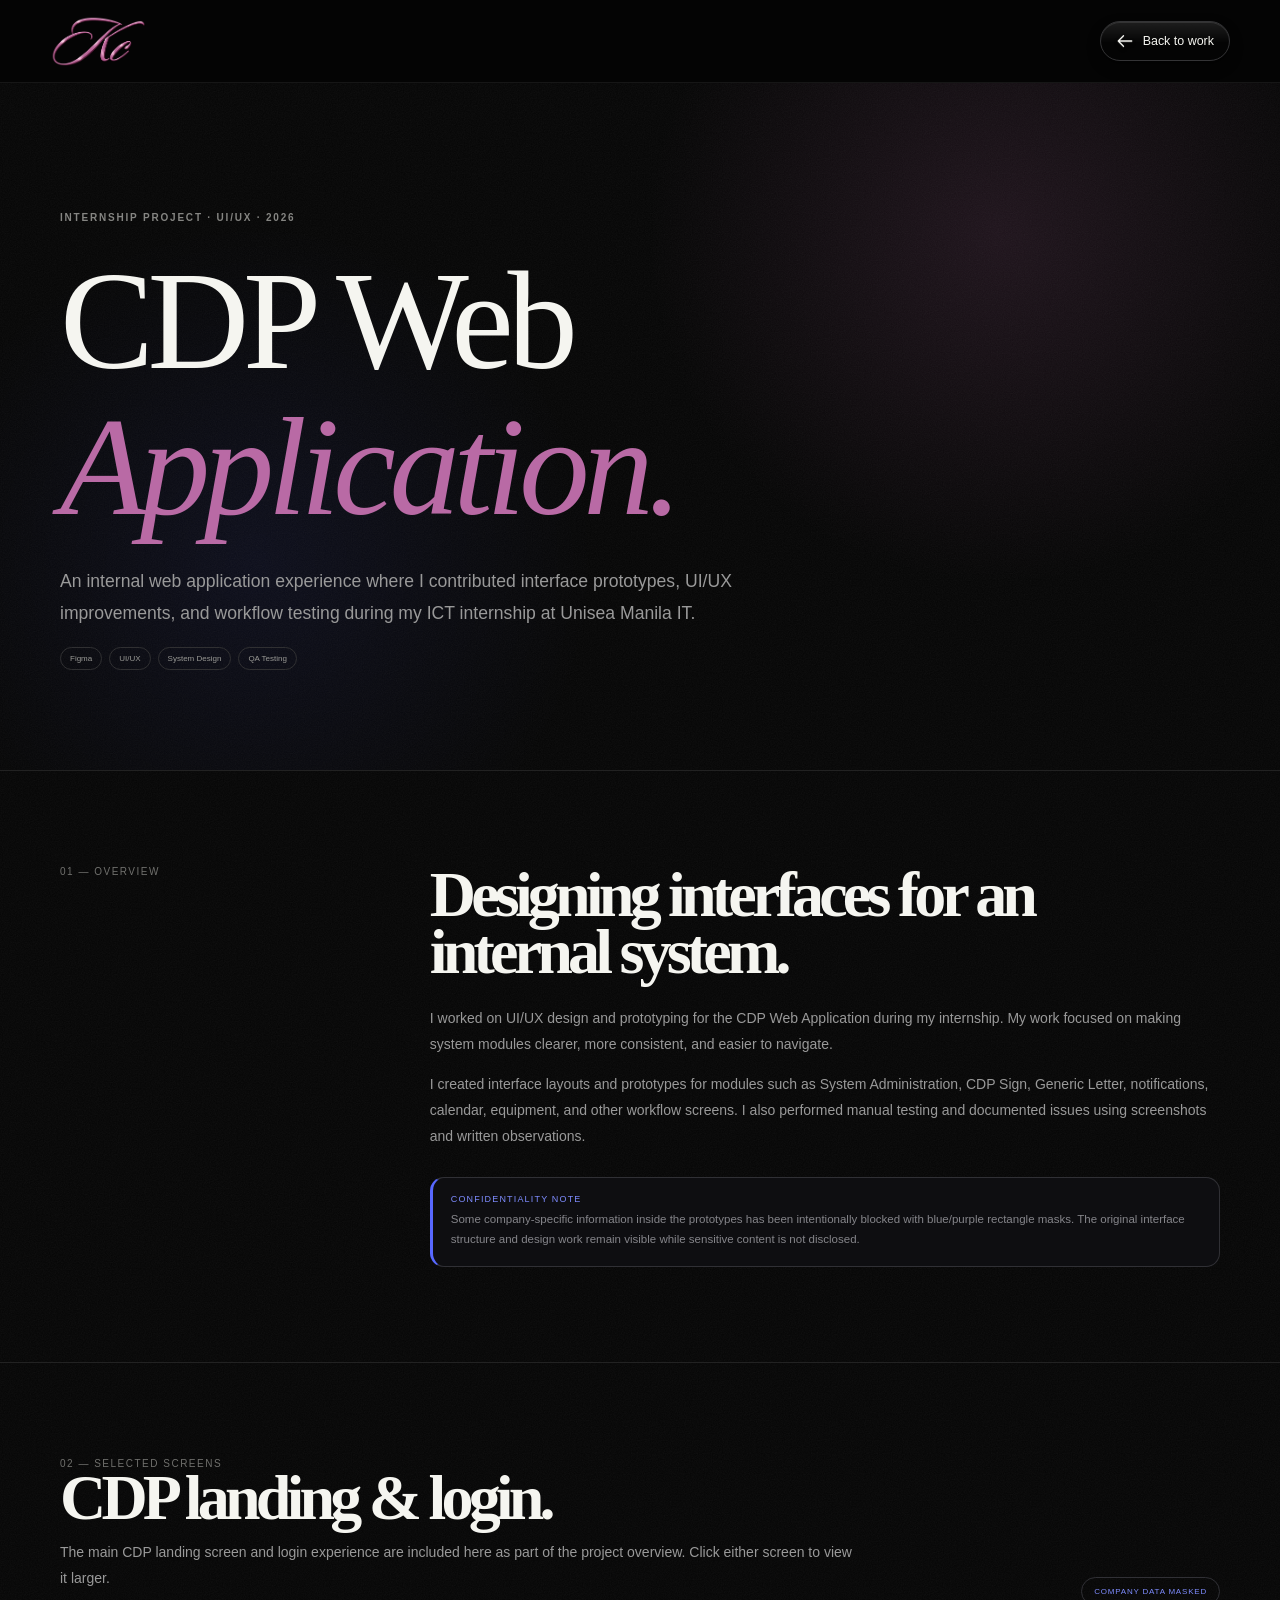
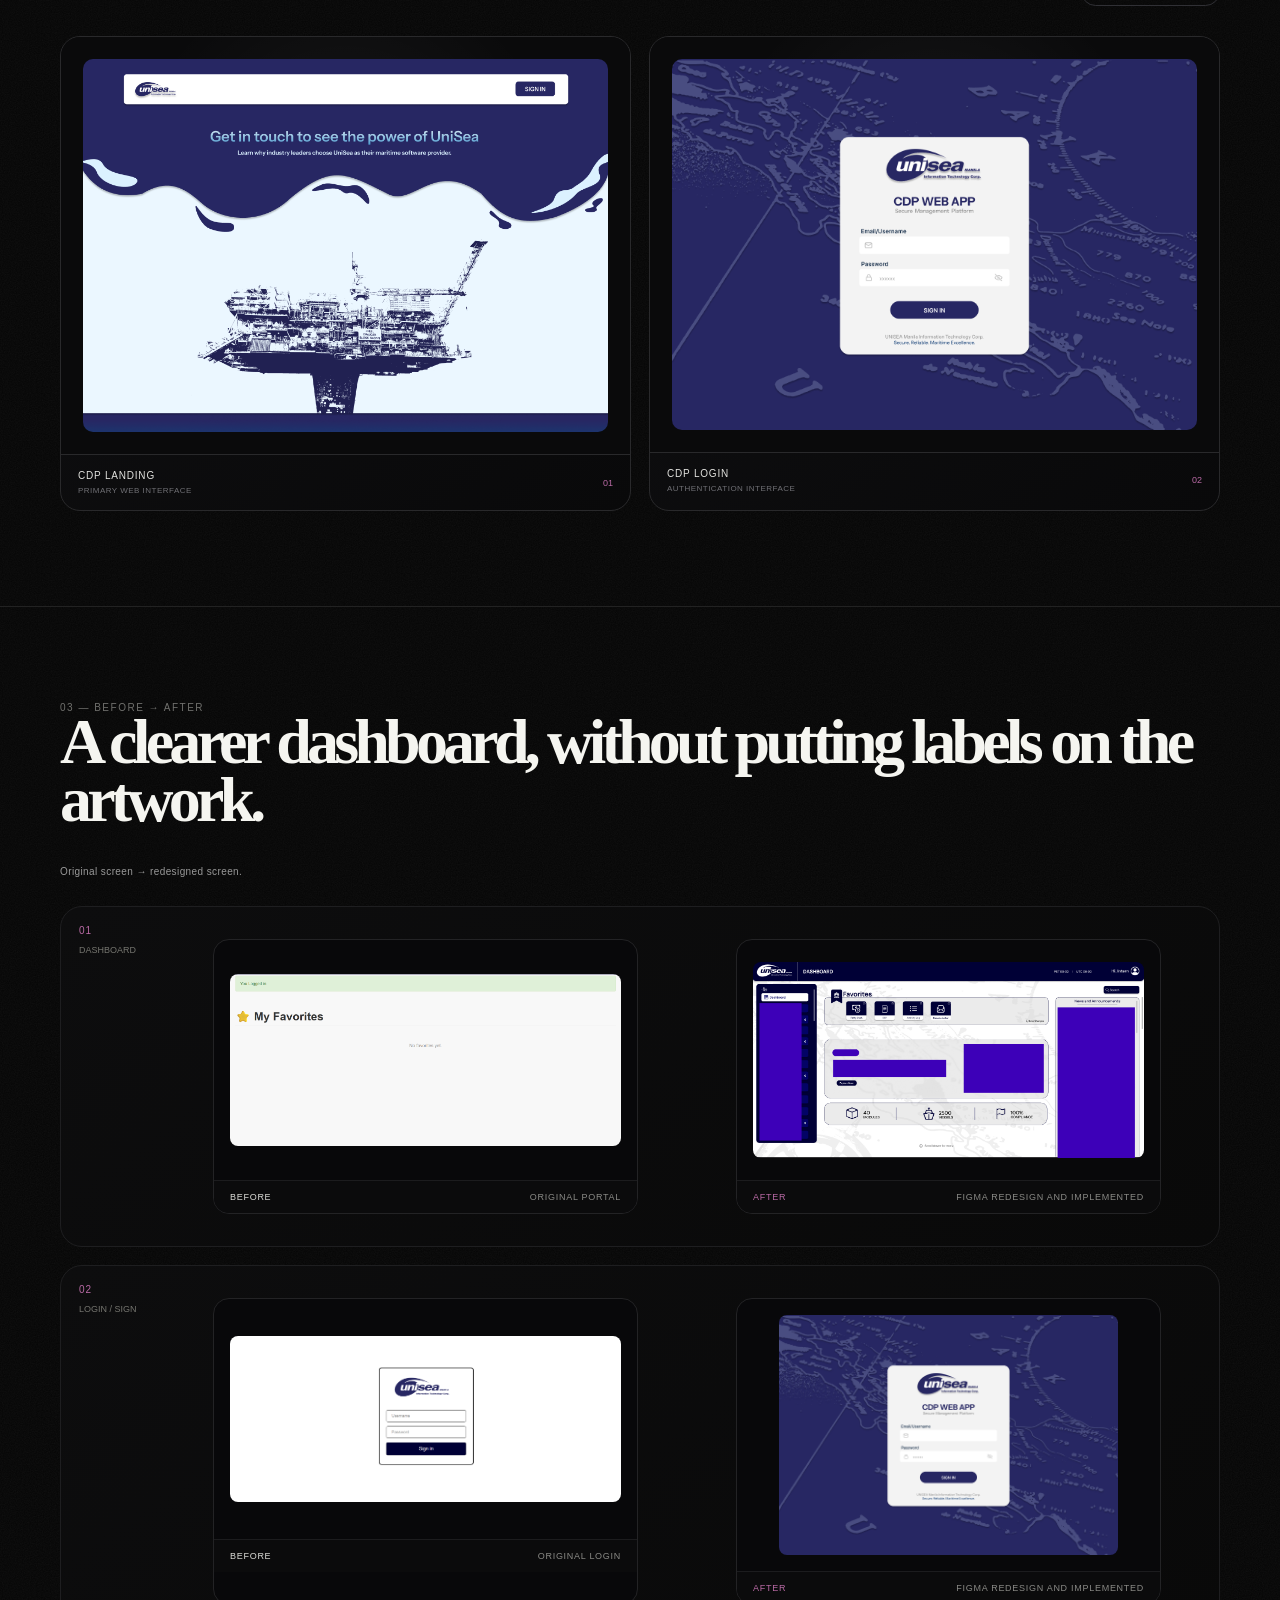
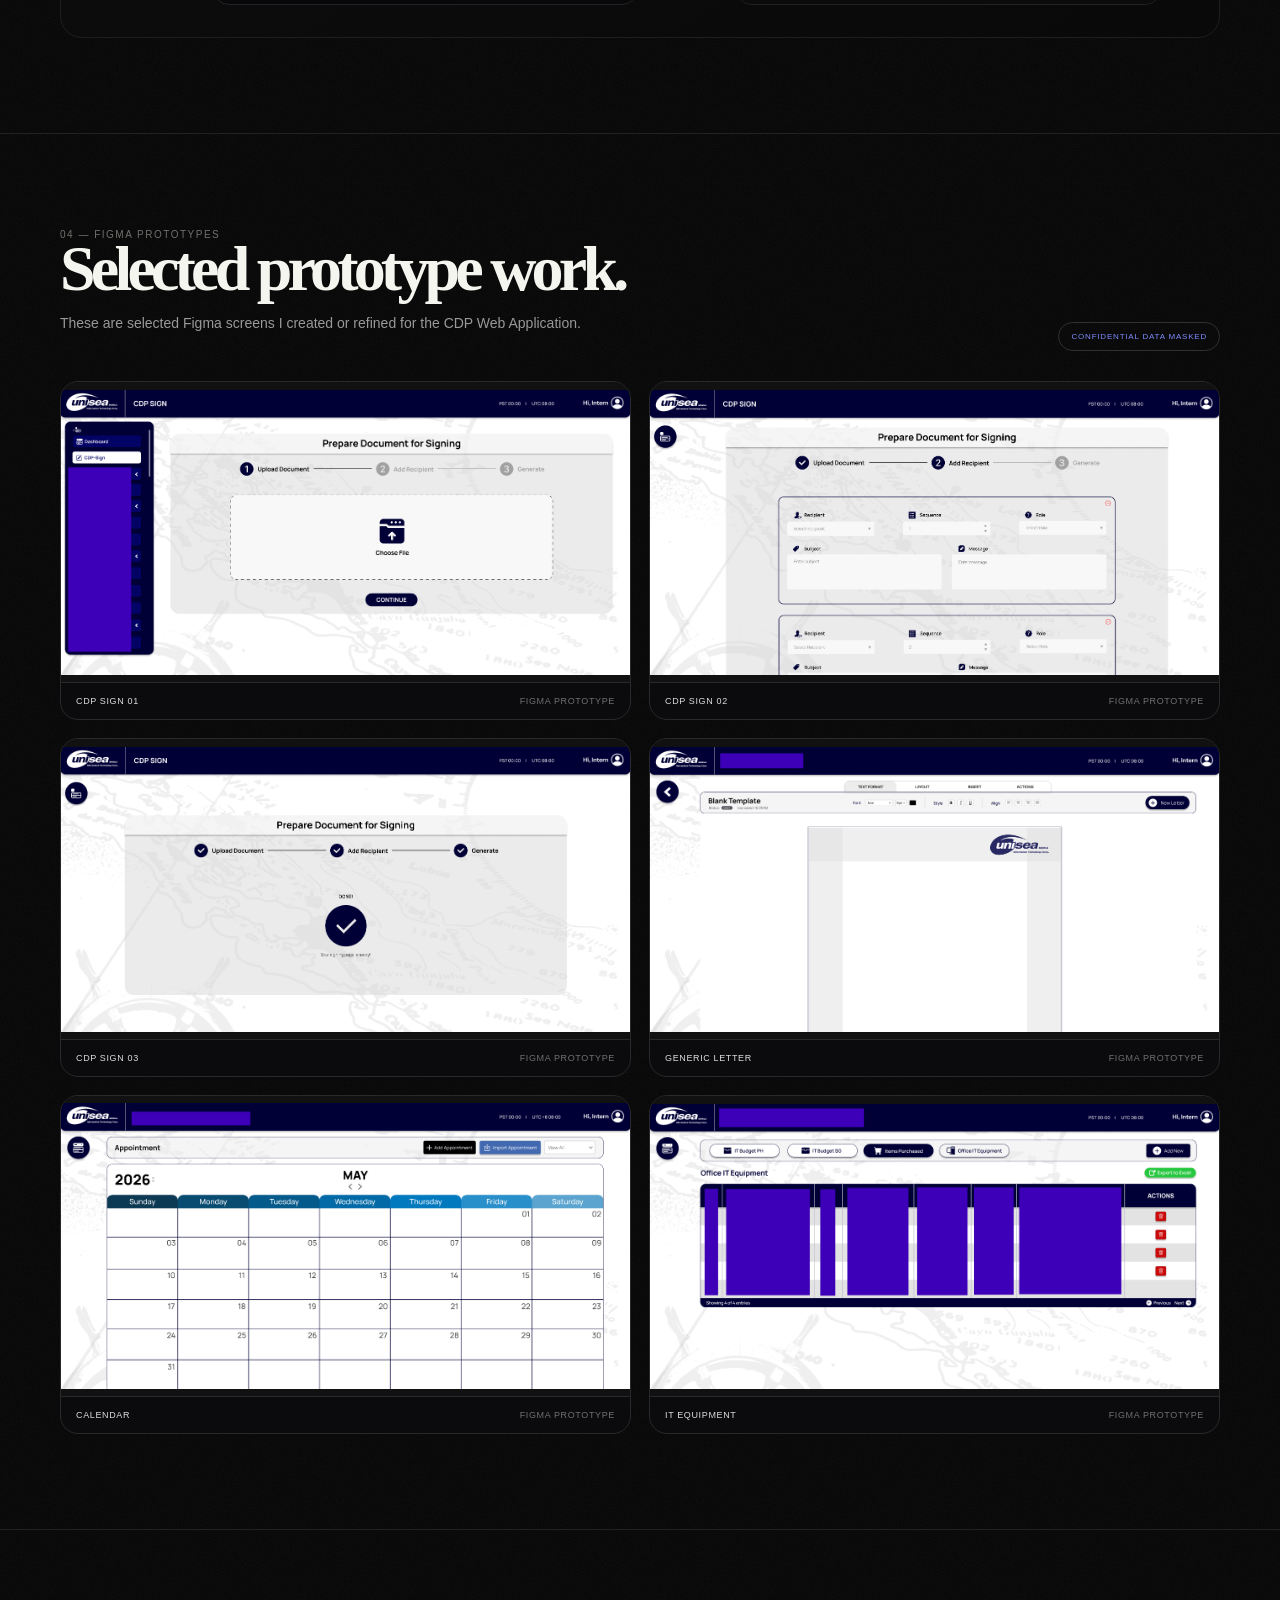
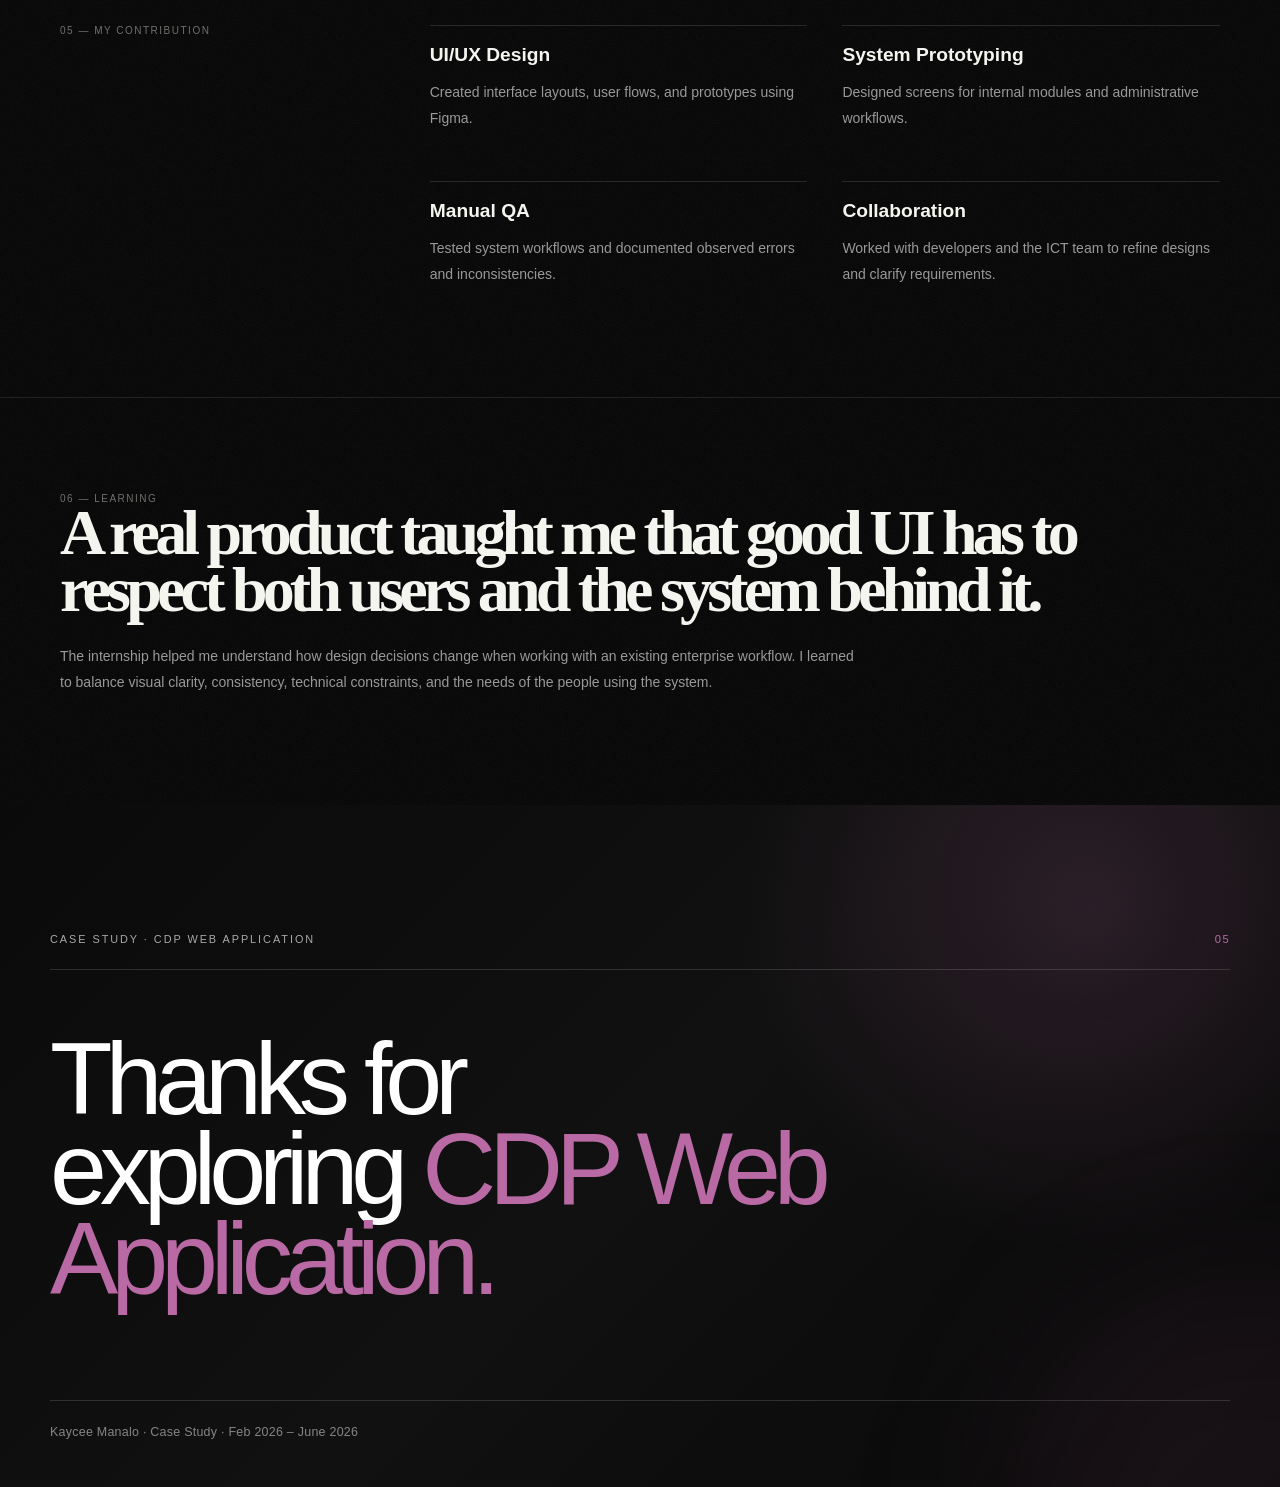
==== commit 7888d6a4: "Updated 3D Logo Branding" ====
--- a/cdp.html
+++ b/cdp.html
@@ -1,6 +1,7 @@
-<!doctype html><html lang="en"><head><meta charset="UTF-8"><meta name="viewport" content="width=device-width,initial-scale=1"><meta name="description" content="CDP Web Application case study: Kaycee Manalo's UI/UX prototyping and QA contribution during her ICT internship."><title>CDP Web Application — Case Study | Kaycee Manalo</title><link rel="stylesheet" href="style.css"></head>
+<!doctype html><html lang="en"><head>
+<link rel="icon" type="image/png" href="assets/images/portfolio-new-branding-logo-3d.png"><meta charset="UTF-8"><meta name="viewport" content="width=device-width,initial-scale=1"><meta name="description" content="CDP Web Application case study: Kaycee Manalo's UI/UX prototyping and QA contribution during her ICT internship."><title>CDP Web Application — Case Study | Kaycee Manalo</title><link rel="stylesheet" href="style.css"></head>
 <body>
-<header id="site-header"><nav class="nav-wrap"><a href="index.html" class="brand"><img class="brand-logo" src="assets/images/portfolio-new-branding-logo.png" alt="Kaycee Manalo logo"></a><a href="index.html#work" class="nav-cta">Back to work ↗</a></nav></header>
+<header id="site-header"><nav class="nav-wrap"><a href="index.html" class="brand"><img class="brand-logo" src="assets/images/portfolio-new-branding-logo-3d.png" alt="Kaycee Manalo logo"></a><a href="index.html?project=cdp#work" class="nav-cta">Back to work ↗</a></nav></header>
 <main class="case-page"><section class="case-hero-dark"><div class="container"><div class="eyebrow">INTERNSHIP PROJECT · UI/UX · 2026</div><h1>CDP Web<br><span>Application.</span></h1><p>An internal web application experience where I contributed interface prototypes, UI/UX improvements, and workflow testing during my ICT internship at Unisea Manila IT.</p><div class="tags"><span>Figma</span><span>UI/UX</span><span>System Design</span><span>QA Testing</span></div></div></section>
 <section class="case-section"><div class="container case-layout"><div class="case-label">01 — OVERVIEW</div><div><h2>Designing interfaces for an internal system.</h2><p>I worked on UI/UX design and prototyping for the CDP Web Application during my internship. My work focused on making system modules clearer, more consistent, and easier to navigate.</p><p>I created interface layouts and prototypes for modules such as System Administration, CDP Sign, Generic Letter, notifications, calendar, equipment, and other workflow screens. I also performed manual testing and documented issues using screenshots and written observations.</p><div class="confidential-note"><strong>Confidentiality note</strong><span>Some company-specific information inside the prototypes has been intentionally blocked with blue/purple rectangle masks. The original interface structure and design work remain visible while sensitive content is not disclosed.</span></div></div></div></section>
 
--- a/style.css
+++ b/style.css
@@ -9,15 +9,15 @@
 body{margin:0;background:var(--bg);color:var(--text);font-family:Arial,Helvetica,sans-serif;overflow-x:hidden}
 body:before{content:"";position:fixed;inset:0;z-index:-10;pointer-events:none;
 background:
-radial-gradient(650px 500px at 8% 8%,rgba(185,106,165,.10),transparent 60%),
-radial-gradient(700px 520px at 92% 40%,rgba(89,103,255,.10),transparent 62%),
-radial-gradient(600px 500px at 48% 100%,rgba(255,255,255,.035),transparent 65%),
+radial-gradient(40.625rem 31.25rem at 8% 8%,rgba(185,106,165,.10),transparent 60%),
+radial-gradient(43.75rem 32.5rem at 92% 40%,rgba(89,103,255,.10),transparent 62%),
+radial-gradient(37.5rem 31.25rem at 48% 100%,rgba(255,255,255,.035),transparent 65%),
 linear-gradient(180deg,#030303 0%,#09090a 48%,#030303 100%)}
 a{color:inherit}
 img{max-width:100%}
-.container{width:min(1180px,calc(100% - 40px));margin:0 auto}
-.bg-orb{position:fixed;width:420px;height:420px;border-radius:50%;filter:blur(120px);opacity:.10;pointer-events:none;z-index:-2}
-.orb-1{background:var(--lime);left:-250px;top:150px}.orb-2{background:var(--blue);right:-250px;top:55%}
+.container{width:min(73.75rem,calc(100% - 2.5rem));margin:0 auto}
+.bg-orb{position:fixed;width:26.25rem;height:26.25rem;border-radius:50%;filter:blur(7.5rem);opacity:.10;pointer-events:none;z-index:-2}
+.orb-1{background:var(--lime);left:-15.625rem;top:9.375rem}.orb-2{background:var(--blue);right:-15.625rem;top:55%}
 .noise{position:fixed;inset:0;opacity:.025;pointer-events:none;z-index:30;background-image:url("data:image/svg+xml,%3Csvg xmlns='http://www.w3.org/2000/svg' width='160' height='160'%3E%3Cfilter id='n'%3E%3CfeTurbulence type='fractalNoise' baseFrequency='.8' numOctaves='3' stitchTiles='stitch'/%3E%3C/filter%3E%3Crect width='100%25' height='100%25' filter='url(%23n)'/%3E%3C/svg%3E")}
 
 #site-header{
@@ -27,20 +27,20 @@
   right:0;
   z-index:50;
   background:rgba(5,5,5,.94);
-  backdrop-filter:blur(5px);
-  -webkit-backdrop-filter:blur(5px);
+  backdrop-filter:blur(0.3125rem);
+  -webkit-backdrop-filter:blur(0.3125rem);
   border-bottom:1px solid rgba(255,255,255,.07);
   transition:.3s;
 }
 
 .nav-wrap{
-  height:82px;
-  width:min(1180px,calc(100% - 40px));
+  height:5.125rem;
+  width:min(73.75rem,calc(100% - 2.5rem));
   margin:auto;
   display:flex;
   align-items:center;
   justify-content:space-between;
-  gap:25px;
+  gap:1.5625rem;
 }
 
 .brand{
@@ -61,15 +61,15 @@
 .nav-right{
   display:flex;
   align-items:center;
-  gap:16px;
+  gap:1rem;
 }
 
 .nav-cta{
   font-size:.78rem;
   text-decoration:none;
   border:1px solid #343436;
-  border-radius:999px;
-  padding:10px 15px;
+  border-radius:62.4375rem;
+  padding:0.625rem 0.9375rem;
   transition:.2s;
 }
 
@@ -82,13 +82,13 @@
   display:flex;
   align-items:center;
   justify-content:center;
-  width:42px;
-  height:42px;
+  width:2.625rem;
+  height:2.625rem;
   background:none;
   border:1px solid #343436;
   border-radius:50%;
   color:#fff;
-  font-size:16px;
+  font-size:1rem;
   cursor:pointer;
   transition:border-color .2s ease,color .2s ease;
 }
@@ -101,91 +101,91 @@
 .menu-overlay{position:fixed;inset:0;background:rgba(3,3,4,.6);backdrop-filter:blur(2px);z-index:59;opacity:0;visibility:hidden;transition:opacity .35s ease,visibility .35s ease}
 .menu-overlay.open{opacity:1;visibility:visible}
 
-.mobile-menu{position:fixed;top:0;right:0;bottom:0;width:min(380px,86vw);background:#0a0a0b;border-left:1px solid #222;z-index:60;
-  display:flex;flex-direction:column;padding:26px 30px 34px;
+.mobile-menu{position:fixed;top:0;right:0;bottom:0;width:min(23.75rem,86vw);background:#0a0a0b;border-left:1px solid #222;z-index:60;
+  display:flex;flex-direction:column;padding:1.625rem 1.875rem 2.125rem;
   transform:translateX(100%);transition:transform .4s cubic-bezier(.2,.9,.2,1)}
 .mobile-menu.open{transform:translateX(0)}
 
-.mobile-menu-top{display:flex;align-items:center;justify-content:space-between;padding-bottom:26px;border-bottom:1px solid #1e1e20}
-.menu-close{background:none;border:0;color:#999;font-size:26px;line-height:1;cursor:pointer;transition:color .2s ease}
+.mobile-menu-top{display:flex;align-items:center;justify-content:space-between;padding-bottom:1.625rem;border-bottom:1px solid #1e1e20}
+.menu-close{background:none;border:0;color:#999;font-size:1.625rem;line-height:1;cursor:pointer;transition:color .2s ease}
 .menu-close:hover{color:var(--lime)}
 
-.mobile-menu-links{display:flex;flex-direction:column;padding:22px 0;gap:2px}
-.mobile-menu-links a{display:flex;align-items:baseline;gap:14px;color:#e8e8e5;text-decoration:none;font-size:1.35rem;font-weight:700;letter-spacing:-.02em;padding:11px 0;transition:color .2s ease,transform .2s ease}
-.mobile-menu-links a span{font-family:Arial,Helvetica,sans-serif;font-size:11px;font-weight:400;color:#666;letter-spacing:.05em}
-.mobile-menu-links a:hover{color:var(--lime);transform:translateX(4px)}
-
-.mobile-menu-bottom{margin-top:auto;padding-top:22px;border-top:1px solid #1e1e20;display:flex;flex-direction:column;gap:18px}
+.mobile-menu-links{display:flex;flex-direction:column;padding:1.375rem 0;gap:2px}
+.mobile-menu-links a{display:flex;align-items:baseline;gap:0.875rem;color:#e8e8e5;text-decoration:none;font-size:1.35rem;font-weight:700;letter-spacing:-.02em;padding:0.6875rem 0;transition:color .2s ease,transform .2s ease}
+.mobile-menu-links a span{font-family:Arial,Helvetica,sans-serif;font-size:0.6875rem;font-weight:400;color:#666;letter-spacing:.05em}
+.mobile-menu-links a:hover{color:var(--lime);transform:translateX(0.25rem)}
+
+.mobile-menu-bottom{margin-top:auto;padding-top:1.375rem;border-top:1px solid #1e1e20;display:flex;flex-direction:column;gap:1.125rem}
 .mobile-menu-bottom .btn{width:100%}
-.mobile-menu-social{display:flex;gap:18px;flex-wrap:wrap}
+.mobile-menu-social{display:flex;gap:1.125rem;flex-wrap:wrap}
 .mobile-menu-social a{color:#999;text-decoration:none;font-size:.8rem;transition:color .2s ease}
 .mobile-menu-social a:hover{color:var(--lime)}
 
-.hero{min-height:100vh;padding:145px 0 80px;display:flex;align-items:center}
-.hero-grid{display:grid;grid-template-columns:1.05fr .95fr;gap:70px;align-items:center}
-.eyebrow,.section-kicker{font-family:Arial,Helvetica,sans-serif;font-size:10px;letter-spacing:.17em;color:#858582;text-transform:uppercase}
-.hero h1{font-size:clamp(4.5rem,8vw,8.5rem);line-height:.82;letter-spacing:-.085em;margin:24px 0 30px;font-weight:800}
+.hero{min-height:100vh;padding:9.0625rem 0 5rem;display:flex;align-items:center}
+.hero-grid{display:grid;grid-template-columns:1.05fr .95fr;gap:4.375rem;align-items:center}
+.eyebrow,.section-kicker{font-family:Arial,Helvetica,sans-serif;font-size:0.625rem;letter-spacing:.17em;color:#858582;text-transform:uppercase}
+.hero h1{font-size:clamp(4.5rem,8vw,8.5rem);line-height:.82;letter-spacing:-.085em;margin:1.5rem 0 1.875rem;font-weight:800}
 .hero h1 span{color:var(--lime)}.hero h1 em{font-style:normal;color:#8f8f8b}
-.hero-copy>p{max-width:620px;color:#aaa;line-height:1.8;font-size:1.03rem}
-.actions{display:flex;gap:10px;flex-wrap:wrap;margin-top:28px}
-.btn{display:inline-flex;align-items:center;justify-content:center;border-radius:999px;padding:13px 18px;text-decoration:none;font-size:.8rem;font-weight:700}
+.hero-copy>p{max-width:38.75rem;color:#aaa;line-height:1.8;font-size:1.03rem}
+.actions{display:flex;gap:0.625rem;flex-wrap:wrap;margin-top:1.75rem}
+.btn{display:inline-flex;align-items:center;justify-content:center;border-radius:62.4375rem;padding:0.8125rem 1.125rem;text-decoration:none;font-size:.8rem;font-weight:700}
 .btn-lime{background:var(--lime);color:#080808}.btn-lime:hover{transform:translateY(-2px)}
 .btn-outline{border:1px solid #38383a;color:#eee}.btn-outline:hover{border-color:var(--lime);color:var(--lime)}
-.hero-meta{display:flex;gap:22px;margin-top:35px;color:#6f6f6c;font:10px Arial,Helvetica,sans-serif;text-transform:uppercase;letter-spacing:.08em}
-.hero-visual{position:relative;min-height:610px;display:flex;align-items:center;justify-content:center}
-.portrait-frame{width:min(430px,90%);height:570px;border:1px solid #29292b;border-radius:24px;overflow:hidden;background:#111;box-shadow:0 40px 100px rgba(0,0,0,.45);transform:rotate(2deg)}
+.hero-meta{display:flex;gap:1.375rem;margin-top:2.1875rem;color:#6f6f6c;font:0.625rem Arial,Helvetica,sans-serif;text-transform:uppercase;letter-spacing:.08em}
+.hero-visual{position:relative;min-height:38.125rem;display:flex;align-items:center;justify-content:center}
+.portrait-frame{width:min(26.875rem,90%);height:35.625rem;border:1px solid #29292b;border-radius:1.5rem;overflow:hidden;background:#111;box-shadow:0 2.5rem 6.25rem rgba(0,0,0,.45);transform:rotate(2deg)}
 .portrait-frame img{width:100%;height:100%;object-fit:cover;object-position:center top;display:block}
-.floating-note{position:absolute;left:2%;bottom:70px;background:#101012;border:1px solid #2d2d2f;border-radius:15px;padding:13px 16px;box-shadow:0 20px 50px rgba(0,0,0,.35)}
-.floating-note span{display:block;color:#777;font:9px Arial,Helvetica,sans-serif;letter-spacing:.14em}.floating-note strong{font-size:1rem}
-.circle-stamp{position:absolute;right:0;top:55px;width:110px;height:110px;border:1px solid #38383a;border-radius:50%;display:flex;align-items:center;justify-content:center;text-align:center;font:8px Arial,Helvetica,sans-serif;line-height:1.6;letter-spacing:.1em;transform:rotate(12deg);background:rgba(5,5,5,.65)}
-
-.section{padding:110px 0}.border-top{border-top:1px solid var(--line)}
-.section.dark{background:#080809}.section.compact{padding:85px 0}
-.section-kicker{margin-bottom:30px}.section-kicker.light{color:#6d6d69}
+.floating-note{position:absolute;left:2%;bottom:4.375rem;background:#101012;border:1px solid #2d2d2f;border-radius:0.9375rem;padding:0.8125rem 1rem;box-shadow:0 1.25rem 3.125rem rgba(0,0,0,.35)}
+.floating-note span{display:block;color:#777;font:0.5625rem Arial,Helvetica,sans-serif;letter-spacing:.14em}.floating-note strong{font-size:1rem}
+.circle-stamp{position:absolute;right:0;top:3.4375rem;width:6.875rem;height:6.875rem;border:1px solid #38383a;border-radius:50%;display:flex;align-items:center;justify-content:center;text-align:center;font:0.5rem Arial,Helvetica,sans-serif;line-height:1.6;letter-spacing:.1em;transform:rotate(12deg);background:rgba(5,5,5,.65)}
+
+.section{padding:6.875rem 0}.border-top{border-top:1px solid var(--line)}
+.section.dark{background:#080809}.section.compact{padding:5.3125rem 0}
+.section-kicker{margin-bottom:1.875rem}.section-kicker.light{color:#6d6d69}
 .display{font-size:clamp(3.2rem,6.5vw,7rem);line-height:.9;letter-spacing:-.075em;margin:0;font-weight:800}
 .display.light{color:#f4f4ef}.display span{color:var(--lime)}
-.lead{font-size:1.12rem;line-height:1.8;color:#a3a3a0;max-width:720px}
-.two-col{display:grid;grid-template-columns:.75fr 1.25fr;gap:70px}
-.about-grid{display:grid;grid-template-columns:.75fr 1.25fr;gap:70px;align-items:center}
-.about-photo{height:500px;border-radius:22px;overflow:hidden;border:1px solid #29292b}
+.lead{font-size:1.12rem;line-height:1.8;color:#a3a3a0;max-width:45rem}
+.two-col{display:grid;grid-template-columns:.75fr 1.25fr;gap:4.375rem}
+.about-grid{display:grid;grid-template-columns:.75fr 1.25fr;gap:4.375rem;align-items:center}
+.about-photo{height:31.25rem;border-radius:1.375rem;overflow:hidden;border:1px solid #29292b}
 .about-photo img{width:100%;height:100%;object-fit:cover;object-position:center top}
 .light-copy{color:#aaa;line-height:1.85}
-.stats{display:grid;grid-template-columns:1fr 1fr;gap:1px;background:#252527;margin-top:35px;border:1px solid #252527}
-.stats div{background:#0b0b0d;padding:22px}.stats strong{font-size:1.8rem;display:block}.stats span{font:9px Arial;color:#70706d;text-transform:uppercase;letter-spacing:.1em}
+.stats{display:grid;grid-template-columns:1fr 1fr;gap:1px;background:#252527;margin-top:2.1875rem;border:1px solid #252527}
+.stats div{background:#0b0b0d;padding:1.375rem}.stats strong{font-size:1.8rem;display:block}.stats span{font:0.5625rem Arial;color:#70706d;text-transform:uppercase;letter-spacing:.1em}
 
 .skills-grid{display:grid;grid-template-columns:repeat(2,1fr);gap:1px;background:#29292b;border:1px solid #29292b}
-.skills-grid>div{background:#0b0b0d;padding:28px;min-height:180px}.skills-grid>div:hover{background:#101012}
-.skills-grid b{font-size:1.1rem}.skills-grid p{color:#777;line-height:1.7;font-size:.85rem}.skills-grid span{font:9px Arial;color:var(--lime)}
-
-.work-head{display:flex;justify-content:space-between;gap:30px;align-items:end;margin-bottom:45px}.work-head p{color:#777;max-width:440px;line-height:1.7}
-.project{border-top:1px solid #29292b;padding:45px 0;display:grid;grid-template-columns:70px 1fr;gap:35px}
-.project-top{font:10px Arial;color:#70706d}.project-content{display:grid;grid-template-columns:.7fr 1.3fr;gap:45px;align-items:center}
-.project-content h3{font-size:clamp(2.2rem,4vw,4.5rem);letter-spacing:-.065em;line-height:.9;margin:0 0 18px}.project-content p{color:#888;line-height:1.8}
-.project-links{display:flex;gap:10px;flex-wrap:wrap;margin-top:22px}
-.project-links a{font-size:.72rem;border-bottom:1px solid #444;text-decoration:none;padding-bottom:4px}.project-links a:hover{color:var(--lime);border-color:var(--lime)}
-.project-art{min-height:340px;border:1px solid #29292b;border-radius:20px;overflow:hidden;position:relative;background:#101012}
+.skills-grid>div{background:#0b0b0d;padding:1.75rem;min-height:11.25rem}.skills-grid>div:hover{background:#101012}
+.skills-grid b{font-size:1.1rem}.skills-grid p{color:#777;line-height:1.7;font-size:.85rem}.skills-grid span{font:0.5625rem Arial;color:var(--lime)}
+
+.work-head{display:flex;justify-content:space-between;gap:1.875rem;align-items:end;margin-bottom:2.8125rem}.work-head p{color:#777;max-width:27.5rem;line-height:1.7}
+.project{border-top:1px solid #29292b;padding:2.8125rem 0;display:grid;grid-template-columns:4.375rem 1fr;gap:2.1875rem}
+.project-top{font:0.625rem Arial;color:#70706d}.project-content{display:grid;grid-template-columns:.7fr 1.3fr;gap:2.8125rem;align-items:center}
+.project-content h3{font-size:clamp(2.2rem,4vw,4.5rem);letter-spacing:-.065em;line-height:.9;margin:0 0 1.125rem}.project-content p{color:#888;line-height:1.8}
+.project-links{display:flex;gap:0.625rem;flex-wrap:wrap;margin-top:1.375rem}
+.project-links a{font-size:.72rem;border-bottom:1px solid #444;text-decoration:none;padding-bottom:0.25rem}.project-links a:hover{color:var(--lime);border-color:var(--lime)}
+.project-art{min-height:21.25rem;border:1px solid #29292b;border-radius:1.25rem;overflow:hidden;position:relative;background:#101012}
 .project-art img{width:100%;height:100%;object-fit:cover;display:block}
 .tubaland-art{background:radial-gradient(circle at 70% 30%,rgba(185,106,165,.2),transparent 40%),#0d0d0e}
-.tubaland-art .phone{position:absolute;width:30%;max-height:90%;object-fit:cover;border-radius:16px;border:1px solid #333;box-shadow:0 20px 50px #000;left:15%;top:5%}
+.tubaland-art .phone{position:absolute;width:30%;max-height:90%;object-fit:cover;border-radius:1rem;border:1px solid #333;box-shadow:0 1.25rem 3.125rem #000;left:15%;top:5%}
 .tubaland-art .phone.second{left:35%;top:14%}.tubaland-art .phone.third{left:55%;top:23%}
 .cdp-art,.pack-art{padding:0}.cdp-art img,.pack-art img{object-fit:contain;background:#0c0c0d}
-.tags,.tag-row{display:flex;gap:7px;flex-wrap:wrap}.tags span,.tag-row span{font:9px Arial;color:#9a9a96;border:1px solid #303032;border-radius:999px;padding:7px 10px}
-
-.timeline{border-left:1px solid #2d2d2f;margin-left:7px}.timeline-item{position:relative;padding:0 0 50px 35px}.timeline-item:before{content:"";position:absolute;left:-4px;top:4px;width:7px;height:7px;border-radius:50%;background:var(--lime);box-shadow:0 0 0 5px #0a0a0b}
-.timeline-item span{font:9px Arial;color:#6f6f6c}.timeline-item h3{font-size:1.45rem;margin:9px 0}.timeline-item p{color:#888;line-height:1.75;max-width:700px}
-
-.design-grid{display:grid;grid-template-columns:repeat(3,1fr);gap:16px;align-items:start}
-.design-tile{border:1px solid #29292b;border-radius:18px;overflow:hidden;background:#101012;cursor:zoom-in;transition:.25s}
-.design-tile:hover{transform:translateY(-5px);border-color:#4b4b4d}.design-tile img{width:100%;display:block;height:auto}.design-tile div{padding:12px 14px;font-size:.72rem;color:#888}
-
-.cert-grid{display:grid;grid-template-columns:repeat(3,1fr);gap:16px}
-.cert-grid button{padding:0;text-align:left;background:#101012;border:1px solid #29292b;border-radius:18px;overflow:hidden;color:#fff;cursor:zoom-in;transition:.25s}
-.cert-grid button:hover{transform:translateY(-4px);border-color:#4a4a4c}
-.cert-grid img{width:100%;height:220px;object-fit:cover;background:#eee;display:block}.cert-grid button div{padding:15px}.cert-grid b{display:block;font-size:.83rem}.cert-grid span{display:block;color:#777;font-size:.7rem;margin-top:6px}
-
-.education-row{display:flex;justify-content:space-between;gap:40px;padding:28px 0;border-top:1px solid #29292b}.education-row span{font:9px Arial;color:#70706d}.education-row h2{font-size:1.5rem;margin:8px 0}.education-row p,.education-row strong{color:#888;font-size:.85rem}
-.edu-school{display:flex;align-items:center;gap:14px}
-.edu-logo{width:46px;height:46px;object-fit:contain;border-radius:10px;background:#fff;padding:5px;flex-shrink:0}
+.tags,.tag-row{display:flex;gap:0.4375rem;flex-wrap:wrap}.tags span,.tag-row span{font:0.5625rem Arial;color:#9a9a96;border:1px solid #303032;border-radius:62.4375rem;padding:0.4375rem 0.625rem}
+
+.timeline{border-left:1px solid #2d2d2f;margin-left:0.4375rem}.timeline-item{position:relative;padding:0 0 3.125rem 2.1875rem}.timeline-item:before{content:"";position:absolute;left:-0.25rem;top:0.25rem;width:0.4375rem;height:0.4375rem;border-radius:50%;background:var(--lime);box-shadow:0 0 0 0.3125rem #0a0a0b}
+.timeline-item span{font:0.5625rem Arial;color:#6f6f6c}.timeline-item h3{font-size:1.45rem;margin:0.5625rem 0}.timeline-item p{color:#888;line-height:1.75;max-width:43.75rem}
+
+.design-grid{display:grid;grid-template-columns:repeat(3,1fr);gap:1rem;align-items:start}
+.design-tile{border:1px solid #29292b;border-radius:1.125rem;overflow:hidden;background:#101012;cursor:zoom-in;transition:.25s}
+.design-tile:hover{transform:translateY(-0.3125rem);border-color:#4b4b4d}.design-tile img{width:100%;display:block;height:auto}.design-tile div{padding:0.75rem 0.875rem;font-size:.72rem;color:#888}
+
+.cert-grid{display:grid;grid-template-columns:repeat(3,1fr);gap:1rem}
+.cert-grid button{padding:0;text-align:left;background:#101012;border:1px solid #29292b;border-radius:1.125rem;overflow:hidden;color:#fff;cursor:zoom-in;transition:.25s}
+.cert-grid button:hover{transform:translateY(-0.25rem);border-color:#4a4a4c}
+.cert-grid img{width:100%;height:13.75rem;object-fit:cover;background:#eee;display:block}.cert-grid button div{padding:0.9375rem}.cert-grid b{display:block;font-size:.83rem}.cert-grid span{display:block;color:#777;font-size:.7rem;margin-top:0.375rem}
+
+.education-row{display:flex;justify-content:space-between;gap:2.5rem;padding:1.75rem 0;border-top:1px solid #29292b}.education-row span{font:0.5625rem Arial;color:#70706d}.education-row h2{font-size:1.5rem;margin:0.5rem 0}.education-row p,.education-row strong{color:#888;font-size:.85rem}
+.edu-school{display:flex;align-items:center;gap:0.875rem}
+.edu-logo{width:2.875rem;height:2.875rem;object-fit:contain;border-radius:0.625rem;background:#fff;padding:0.3125rem;flex-shrink:0}
 
 
 /* =========================================================
@@ -193,33 +193,33 @@
    ========================================================= */
 
 .contact {
-  padding: 120px 0 30px;
+  padding: 7.5rem 0 1.875rem;
   background: linear-gradient(180deg, #080809 0%, #030303 100%);
 }
 
 .contact-inner {
-  padding: 55px 0 95px;
+  padding: 3.4375rem 0 5.9375rem;
 }
 
 .contact-grid {
   display: grid;
   grid-template-columns: 1.25fr .75fr;
-  gap: 60px;
+  gap: 3.75rem;
   align-items: center;
 }
 
 .contact-photo {
   width: 100%;
   aspect-ratio: 4 / 5;
-  max-width: 380px;
+  max-width: 23.75rem;
   margin-left: auto;
 
   border: 1px solid #29292b;
-  border-radius: 24px;
+  border-radius: 1.5rem;
   overflow: hidden;
   background: #111;
 
-  box-shadow: 0 40px 100px rgba(0, 0, 0, .45);
+  box-shadow: 0 2.5rem 6.25rem rgba(0, 0, 0, .45);
 }
 
 .contact-photo img {
@@ -234,7 +234,7 @@
   font-size: clamp(4rem, 8vw, 8.5rem);
   line-height: .82;
   letter-spacing: -.085em;
-  margin: 0 0 25px;
+  margin: 0 0 1.5625rem;
 }
 
 .contact-inner h2 span {
@@ -249,9 +249,9 @@
 .contact-email {
   display: inline-flex;
   align-items: center;
-  gap: 8px;
-
-  margin-top: 22px;
+  gap: 0.5rem;
+
+  margin-top: 1.375rem;
 
   color: #fff;
   font-size: 1.1rem;
@@ -260,7 +260,7 @@
   text-decoration: none;
 
   border-bottom: 1px solid #555;
-  padding-bottom: 8px;
+  padding-bottom: 0.5rem;
 
   transition:
     color .25s ease,
@@ -289,21 +289,21 @@
 .contact-links {
   display: flex;
   align-items: flex-start;
-  gap: 30px;
-
-  margin-top: 45px;
+  gap: 1.875rem;
+
+  margin-top: 2.8125rem;
 }
 
 .contact-link {
   display: flex;
   flex-direction: column;
   align-items: center;
-  gap: 10px;
+  gap: 0.625rem;
 
   color: #777;
   text-decoration: none;
 
-  min-width: 64px;
+  min-width: 4rem;
 
   transition: color .25s ease;
 }
@@ -312,8 +312,8 @@
 /* CIRCLE */
 
 .contact-icon {
-  width: 54px;
-  height: 54px;
+  width: 3.375rem;
+  height: 3.375rem;
 
   display: flex;
   align-items: center;
@@ -333,8 +333,8 @@
 }
 
 .contact-icon svg {
-  width: 19px;
-  height: 19px;
+  width: 1.1875rem;
+  height: 1.1875rem;
 
   fill: currentColor;
 }
@@ -344,7 +344,7 @@
 
 .contact-label {
   font-family: Arial, Helvetica, sans-serif;
-  font-size: 8px;
+  font-size: 0.5rem;
   line-height: 1;
   letter-spacing: .12em;
   text-transform: uppercase;
@@ -368,11 +368,11 @@
 
   background: rgba(190, 255, 0, .035);
 
-  transform: translateY(-4px);
+  transform: translateY(-0.25rem);
 
   box-shadow:
     0 0 0 1px rgba(190, 255, 0, .08),
-    0 0 18px rgba(190, 255, 0, .12);
+    0 0 1.125rem rgba(190, 255, 0, .12);
 }
 
 .contact-link:hover .contact-label {
@@ -390,7 +390,7 @@
 }
 
 .footer-top {
-  padding: 60px 0 40px;
+  padding: 3.75rem 0 2.5rem;
 }
 
 /* BRAND COLUMN */
@@ -416,8 +416,8 @@
 }
 
 .footer-tagline {
-  margin: 16px 0 0;
-  max-width: 320px;
+  margin: 1rem 0 0;
+  max-width: 20rem;
   color: #8a8a86;
   font-size: .85rem;
   line-height: 1.6;
@@ -426,12 +426,12 @@
 /* BOTTOM ROW */
 
 .footer-bottom {
-  padding: 22px 0 30px;
+  padding: 1.375rem 0 1.875rem;
 
   display: flex;
   align-items: center;
   justify-content: space-between;
-  gap: 20px;
+  gap: 1.25rem;
 }
 
 .footer-copy {
@@ -442,14 +442,14 @@
 .back-to-top {
   display: inline-flex;
   align-items: center;
-  gap: 10px;
+  gap: 0.625rem;
 
   color: #999;
   text-decoration: none;
   font-size: .78rem;
   letter-spacing: .02em;
 
-  padding: 10px 8px;
+  padding: 0.625rem 0.5rem;
 
   transition: color .2s ease;
 }
@@ -459,13 +459,13 @@
   align-items: center;
   justify-content: center;
 
-  width: 30px;
-  height: 30px;
+  width: 1.875rem;
+  height: 1.875rem;
   border-radius: 50%;
   border: 1px solid #303030;
 
   font-weight: 400;
-  font-size: 15px;
+  font-size: 0.9375rem;
 
   transition:
     color .25s ease,
@@ -486,7 +486,7 @@
   transform: translateY(-3px);
   box-shadow:
     0 0 0 1px rgba(185,106,165, .08),
-    0 0 18px rgba(185,106,165, .12);
+    0 0 1.125rem rgba(185,106,165, .12);
 }
 
 
@@ -497,11 +497,11 @@
 @media (max-width: 600px) {
 
   .contact {
-    padding: 90px 0 20px;
+    padding: 5.625rem 0 1.25rem;
   }
 
   .contact-inner {
-    padding: 45px 0 70px;
+    padding: 2.8125rem 0 4.375rem;
   }
 
   .contact-inner h2 {
@@ -510,7 +510,7 @@
   }
 
   .contact-inner p {
-    max-width: 320px;
+    max-width: 20rem;
   }
 
   .contact-email {
@@ -518,172 +518,172 @@
   }
 
   .contact-links {
-    gap: 18px;
-    margin-top: 38px;
+    gap: 1.125rem;
+    margin-top: 2.375rem;
   }
 
   .contact-grid {
     grid-template-columns: 1fr;
-    gap: 36px;
+    gap: 2.25rem;
   }
 
   .contact-photo {
-    max-width: 260px;
+    max-width: 16.25rem;
     margin: 0;
     order: -1;
   }
 
   .contact-icon {
-    width: 48px;
-    height: 48px;
+    width: 3rem;
+    height: 3rem;
   }
 
   .contact-icon svg {
-    width: 17px;
-    height: 17px;
+    width: 1.0625rem;
+    height: 1.0625rem;
   }
 
   .contact-label {
-    font-size: 7px;
+    font-size: 0.4375rem;
   }
 
   .footer-bottom {
     flex-direction: column-reverse;
     align-items: flex-start;
-    gap: 18px;
-    padding: 20px 0 26px;
+    gap: 1.125rem;
+    padding: 1.25rem 0 1.625rem;
   }
 
 }
 
-.lightbox{position:fixed;inset:0;background:rgba(0,0,0,.92);z-index:100;display:none;align-items:center;justify-content:center;padding:30px}.lightbox.open{display:flex}.lightbox img{max-width:92vw;max-height:88vh;object-fit:contain;border-radius:10px}.lightbox button{position:absolute;right:25px;top:20px;border:0;background:none;color:#fff;font-size:40px;cursor:pointer}
-
-.reveal{opacity:0;transform:translateY(24px);transition:opacity .7s ease,transform .7s ease}.reveal.visible{opacity:1;transform:none}.delay-2{transition-delay:.18s}
+.lightbox{position:fixed;inset:0;background:rgba(0,0,0,.92);z-index:100;display:none;align-items:center;justify-content:center;padding:1.875rem}.lightbox.open{display:flex}.lightbox img{max-width:92vw;max-height:88vh;object-fit:contain;border-radius:0.625rem}.lightbox button{position:absolute;right:1.5625rem;top:1.25rem;border:0;background:none;color:#fff;font-size:2.5rem;cursor:pointer}
+
+.reveal{opacity:0;transform:translateY(1.5rem);transition:opacity .7s ease,transform .7s ease}.reveal.visible{opacity:1;transform:none}.delay-2{transition-delay:.18s}
 
 /* Dark case-study pages */
-.case-page{padding-top:82px;background:#050505;min-height:100vh}
-.case-hero-dark,.case-hero{padding:130px 0 100px;background:
+.case-page{padding-top:5.125rem;background:#050505;min-height:100vh}
+.case-hero-dark,.case-hero{padding:8.125rem 0 6.25rem;background:
 radial-gradient(circle at 78% 22%,rgba(185,106,165,.14),transparent 31%),
 radial-gradient(circle at 20% 70%,rgba(89,103,255,.09),transparent 30%)}
-.case-hero-dark h1,.case-title{font-size:clamp(5rem,11vw,10rem);line-height:.78;letter-spacing:-.09em;margin:25px 0;font-weight:800}
+.case-hero-dark h1,.case-title{font-size:clamp(5rem,11vw,10rem);line-height:.78;letter-spacing:-.09em;margin:1.5625rem 0;font-weight:800}
 .case-hero-dark h1 span,.case-title span{color:var(--lime)}
-.case-hero-dark p,.case-hero>div>p{max-width:780px;color:#999;font-size:1.1rem;line-height:1.8}
-.case-section,.case-block{padding:95px 0;border-top:1px solid #222}
-.case-layout{display:grid;grid-template-columns:.55fr 1.45fr;gap:70px}
-.case-label,.case-number{font:10px Arial;letter-spacing:.15em;color:#70706d}
-.case-section h2,.case-heading{font-size:clamp(2.8rem,5vw,5.5rem);line-height:.9;letter-spacing:-.075em;margin:0 0 25px}
-.case-section p,.case-copy{color:#999;line-height:1.85;max-width:800px}
-.case-gallery{display:grid;grid-template-columns:repeat(2,1fr);gap:18px;margin-top:35px}.case-gallery.three{grid-template-columns:repeat(3,1fr)}
-.case-gallery img,.case-img img{width:100%;display:block;border:1px solid #29292b;border-radius:18px;background:#111}
-.case-img{border-radius:18px;overflow:hidden;background:#111}
-.contrib-grid{display:grid;grid-template-columns:repeat(2,1fr);gap:35px}.contrib-grid div{border-top:1px solid #29292b;padding-top:18px}.contrib-grid b{font-size:1.2rem}
-.stack{display:grid;grid-template-columns:repeat(2,1fr);gap:12px}.stack div{padding:20px;background:#101012;border:1px solid #29292b;border-radius:14px}.stack small{color:#777}
-.flow{display:flex;flex-wrap:wrap;gap:8px;margin-top:2rem}.flow span{border:1px solid #333;border-radius:999px;padding:.6rem .9rem;font-size:.75rem}
-.back{position:fixed;left:20px;bottom:20px;z-index:60;background:#f4f4ef;color:#050505;border-radius:999px;padding:11px 16px;text-decoration:none;font:700 11px Arial}
-.play-link{display:inline-flex;align-items:center;gap:8px;margin-top:25px;background:var(--lime);color:#050505;border-radius:999px;padding:13px 17px;text-decoration:none;font-weight:800;font-size:.78rem}
+.case-hero-dark p,.case-hero>div>p{max-width:48.75rem;color:#999;font-size:1.1rem;line-height:1.8}
+.case-section,.case-block{padding:5.9375rem 0;border-top:1px solid #222}
+.case-layout{display:grid;grid-template-columns:.55fr 1.45fr;gap:4.375rem}
+.case-label,.case-number{font:0.625rem Arial;letter-spacing:.15em;color:#70706d}
+.case-section h2,.case-heading{font-size:clamp(2.8rem,5vw,5.5rem);line-height:.9;letter-spacing:-.075em;margin:0 0 1.5625rem}
+.case-section p,.case-copy{color:#999;line-height:1.85;max-width:50rem}
+.case-gallery{display:grid;grid-template-columns:repeat(2,1fr);gap:1.125rem;margin-top:2.1875rem}.case-gallery.three{grid-template-columns:repeat(3,1fr)}
+.case-gallery img,.case-img img{width:100%;display:block;border:1px solid #29292b;border-radius:1.125rem;background:#111}
+.case-img{border-radius:1.125rem;overflow:hidden;background:#111}
+.contrib-grid{display:grid;grid-template-columns:repeat(2,1fr);gap:2.1875rem}.contrib-grid div{border-top:1px solid #29292b;padding-top:1.125rem}.contrib-grid b{font-size:1.2rem}
+.stack{display:grid;grid-template-columns:repeat(2,1fr);gap:0.75rem}.stack div{padding:1.25rem;background:#101012;border:1px solid #29292b;border-radius:0.875rem}.stack small{color:#777}
+.flow{display:flex;flex-wrap:wrap;gap:0.5rem;margin-top:2rem}.flow span{border:1px solid #333;border-radius:62.4375rem;padding:.6rem .9rem;font-size:.75rem}
+.back{position:fixed;left:1.25rem;bottom:1.25rem;z-index:60;background:#f4f4ef;color:#050505;border-radius:62.4375rem;padding:0.6875rem 1rem;text-decoration:none;font:700 0.6875rem Arial}
+.play-link{display:inline-flex;align-items:center;gap:0.5rem;margin-top:1.5625rem;background:var(--lime);color:#050505;border-radius:62.4375rem;padding:0.8125rem 1.0625rem;text-decoration:none;font-weight:800;font-size:.78rem}
 .play-link:hover{transform:translateY(-2px)}
 
 @media(max-width:900px){
- .hero{padding-top:120px}.hero-grid,.about-grid,.two-col,.project-content,.case-layout{grid-template-columns:1fr;gap:40px}
- .hero-visual{min-height:520px}.portrait-frame{height:520px}.circle-stamp{right:4%}
+ .hero{padding-top:7.5rem}.hero-grid,.about-grid,.two-col,.project-content,.case-layout{grid-template-columns:1fr;gap:2.5rem}
+ .hero-visual{min-height:32.5rem}.portrait-frame{height:32.5rem}.circle-stamp{right:4%}
  .design-grid,.cert-grid{grid-template-columns:repeat(2,1fr)}
- .project{grid-template-columns:45px 1fr}
+ .project{grid-template-columns:2.8125rem 1fr}
  .case-gallery.three,.contrib-grid{grid-template-columns:1fr}
 }
 @media(max-width:560px){
- .container,.nav-wrap{width:min(100% - 28px,1180px)}
- .hero h1{font-size:clamp(3.7rem,18vw,6rem)}.hero-visual{min-height:430px}.portrait-frame{height:430px}.floating-note{left:0;bottom:20px}
- .section{padding:75px 0}.display{font-size:clamp(2.7rem,14vw,5rem)}
+ .container,.nav-wrap{width:min(100% - 1.75rem,73.75rem)}
+ .hero h1{font-size:clamp(3.7rem,18vw,6rem)}.hero-visual{min-height:26.875rem}.portrait-frame{height:26.875rem}.floating-note{left:0;bottom:1.25rem}
+ .section{padding:4.6875rem 0}.display{font-size:clamp(2.7rem,14vw,5rem)}
  .skills-grid,.design-grid,.cert-grid,.stack{grid-template-columns:1fr}
- .project{grid-template-columns:1fr;gap:18px}.project-content h3{font-size:3rem}
- .project-art{min-height:250px}
- .education-row,footer{flex-direction:column;gap:12px}
- .edu-school{gap:12px}
- .case-hero-dark,.case-hero{padding:105px 0 75px}.case-hero-dark h1,.case-title{font-size:clamp(4rem,20vw,7rem)}
+ .project{grid-template-columns:1fr;gap:1.125rem}.project-content h3{font-size:3rem}
+ .project-art{min-height:15.625rem}
+ .education-row,footer{flex-direction:column;gap:0.75rem}
+ .edu-school{gap:0.75rem}
+ .case-hero-dark,.case-hero{padding:6.5625rem 0 4.6875rem}.case-hero-dark h1,.case-title{font-size:clamp(4rem,20vw,7rem)}
 }
 
 /* --- final visual refinement: smaller type + compact about + single-item galleries --- */
-body{font-size:14px}.container{width:min(1160px,calc(100% - 44px))}
-.hero h1{font-size:clamp(3.4rem,6.4vw,6.9rem);line-height:.84}.hero-copy>p{font-size:.9rem;max-width:560px}.hero{padding-top:125px}.hero-visual{min-height:560px}.portrait-frame{width:min(385px,86%);height:500px}
-.section{padding:90px 0}.section.compact{padding:70px 0}.display{font-size:clamp(2.8rem,5.2vw,5.4rem)}.lead{font-size:.95rem;line-height:1.75}.body,.light-copy{font-size:.8rem;line-height:1.75}
-.about-modern{display:grid;grid-template-columns:1fr 1.05fr;gap:70px;align-items:center}.about-title{margin-bottom:28px}.about-copy .btn{margin-top:12px}
-.about-side{min-width:0}.about-card{display:grid;grid-template-columns:38% 62%;background:#101012;border:1px solid #29292b;border-radius:15px;overflow:hidden}.about-photo-modern{height:330px;overflow:hidden}.about-photo-modern img{width:100%;height:100%;object-fit:cover;object-position:center top}.about-table{display:flex;flex-direction:column}.about-table>div{display:grid;grid-template-columns:25px 72px 1fr;align-items:center;gap:7px;padding:16px 18px;border-bottom:1px solid #29292b;min-height:65px}.about-table>div:last-child{border-bottom:0}.about-table span{color:var(--lime);font-size:10px}.about-table b{font-size:.65rem;color:#bdbdb8;font-weight:500}.about-table em{font-style:normal;color:#777;font-size:.68rem}.about-mini-stats{display:grid;grid-template-columns:repeat(3,1fr);margin-top:14px;border:1px solid #29292b;border-radius:13px;overflow:hidden}.about-mini-stats>div{padding:15px 13px;border-right:1px solid #29292b}.about-mini-stats>div:last-child{border-right:0}.about-mini-stats strong{display:block;color:var(--lime);font-size:1.15rem}.about-mini-stats span{display:block;color:#777;font-size:.58rem;margin-top:5px}
-.project{padding:38px 0;grid-template-columns:1fr;gap:25px}.project-content{grid-template-columns:.65fr 1.35fr;gap:38px}.project-content h3{font-size:clamp(2.4rem,4vw,4rem)}.project-art{min-height:280px}.project-top{display:flex;justify-content:space-between}.project-content p{font-size:.8rem}.tags span{font-size:8px;padding:6px 9px}
+body{font-size:0.875rem}.container{width:min(72.5rem,calc(100% - 2.75rem))}
+.hero h1{font-size:clamp(3.4rem,6.4vw,6.9rem);line-height:.84}.hero-copy>p{font-size:.9rem;max-width:35rem}.hero{padding-top:7.8125rem}.hero-visual{min-height:35rem}.portrait-frame{width:min(24.0625rem,86%);height:31.25rem}
+.section{padding:5.625rem 0}.section.compact{padding:4.375rem 0}.display{font-size:clamp(2.8rem,5.2vw,5.4rem)}.lead{font-size:.95rem;line-height:1.75}.body,.light-copy{font-size:.8rem;line-height:1.75}
+.about-modern{display:grid;grid-template-columns:1fr 1.05fr;gap:4.375rem;align-items:center}.about-title{margin-bottom:1.75rem}.about-copy .btn{margin-top:0.75rem}
+.about-side{min-width:0}.about-card{display:grid;grid-template-columns:38% 62%;background:#101012;border:1px solid #29292b;border-radius:0.9375rem;overflow:hidden}.about-photo-modern{height:20.625rem;overflow:hidden}.about-photo-modern img{width:100%;height:100%;object-fit:cover;object-position:center top}.about-table{display:flex;flex-direction:column}.about-table>div{display:grid;grid-template-columns:1.5625rem 4.5rem 1fr;align-items:center;gap:0.4375rem;padding:1rem 1.125rem;border-bottom:1px solid #29292b;min-height:4.0625rem}.about-table>div:last-child{border-bottom:0}.about-table span{color:var(--lime);font-size:0.625rem}.about-table b{font-size:.65rem;color:#bdbdb8;font-weight:500}.about-table em{font-style:normal;color:#777;font-size:.68rem}.about-mini-stats{display:grid;grid-template-columns:repeat(3,1fr);margin-top:0.875rem;border:1px solid #29292b;border-radius:0.8125rem;overflow:hidden}.about-mini-stats>div{padding:0.9375rem 0.8125rem;border-right:1px solid #29292b}.about-mini-stats>div:last-child{border-right:0}.about-mini-stats strong{display:block;color:var(--lime);font-size:1.15rem}.about-mini-stats span{display:block;color:#777;font-size:.58rem;margin-top:0.3125rem}
+.project{padding:2.375rem 0;grid-template-columns:1fr;gap:1.5625rem}.project-content{grid-template-columns:.65fr 1.35fr;gap:2.375rem}.project-content h3{font-size:clamp(2.4rem,4vw,4rem)}.project-art{min-height:17.5rem}.project-top{display:flex;justify-content:space-between}.project-content p{font-size:.8rem}.tags span{font-size:0.5rem;padding:0.375rem 0.5625rem}
 .design-grid,.cert-grid{display:none}
-.portfolio-carousel{position:relative;display:grid;grid-template-columns:48px minmax(0,1fr) 48px;grid-template-rows:auto 24px;align-items:center;gap:8px}.carousel-window{overflow:hidden;min-width:0}.carousel-track{display:flex;transition:transform .45s cubic-bezier(.2,.7,.2,1);will-change:transform}.carousel-item{flex:0 0 100%;width:100%;border:1px solid #29292b;border-radius:18px;background:#101012;overflow:hidden;cursor:zoom-in;padding:0;color:#fff}.carousel-item img{display:block;width:100%;height:510px;object-fit:contain;background:#0d0d0e}.carousel-arrow{width:40px;height:40px;border:1px solid #38383a;border-radius:50%;background:#0d0d0e;color:#eee;font-size:27px;line-height:1;cursor:pointer}.carousel-arrow:hover{border-color:var(--lime);color:var(--lime)}.carousel-dots{grid-column:1/4;display:flex;justify-content:center;gap:7px}.carousel-dots button{width:6px;height:6px;border-radius:50%;border:0;background:#4b4b4d;padding:0;cursor:pointer}.carousel-dots button.active{background:var(--lime);transform:scale(1.25)}.cert-item{cursor:zoom-in}.cert-item img{height:470px;object-fit:contain;background:#111}.cert-item div{text-align:left;padding:14px 16px}.cert-item b{display:block;font-size:.75rem}.cert-item span{font-size:.62rem;color:#777;display:block;margin-top:4px}
-.work-head p{font-size:.78rem}.work-head{margin-bottom:35px}.timeline-item p{font-size:.78rem}.timeline-item h3{font-size:1.2rem}.timeline-item h4{font-size:.8rem}.education-row h2{font-size:1.2rem}.contact-inner h2{font-size:clamp(3.8rem,7vw,7rem)}
-@media(max-width:900px){.about-modern{grid-template-columns:1fr;gap:42px}.about-card{grid-template-columns:34% 66%}.about-photo-modern{height:300px}.project-content{grid-template-columns:1fr}.carousel-item img{height:480px}}
-@media(max-width:560px){.container{width:calc(100% - 28px)}.hero h1{font-size:clamp(3.4rem,16vw,5.2rem)}.hero-visual{min-height:440px}.portrait-frame{height:430px}.about-card{grid-template-columns:1fr}.about-photo-modern{height:360px}.about-table>div{grid-template-columns:22px 62px 1fr}.about-mini-stats strong{font-size:1rem}.portfolio-carousel{grid-template-columns:38px minmax(0,1fr) 38px}.carousel-item img{height:430px}.cert-item img{height:400px}.carousel-arrow{width:34px;height:34px;font-size:23px}.project-art{min-height:230px}}
+.portfolio-carousel{position:relative;display:grid;grid-template-columns:3rem minmax(0,1fr) 3rem;grid-template-rows:auto 1.5rem;align-items:center;gap:0.5rem}.carousel-window{overflow:hidden;min-width:0}.carousel-track{display:flex;transition:transform .45s cubic-bezier(.2,.7,.2,1);will-change:transform}.carousel-item{flex:0 0 100%;width:100%;border:1px solid #29292b;border-radius:1.125rem;background:#101012;overflow:hidden;cursor:zoom-in;padding:0;color:#fff}.carousel-item img{display:block;width:100%;height:31.875rem;object-fit:contain;background:#0d0d0e}.carousel-arrow{width:2.5rem;height:2.5rem;border:1px solid #38383a;border-radius:50%;background:#0d0d0e;color:#eee;font-size:1.6875rem;line-height:1;cursor:pointer}.carousel-arrow:hover{border-color:var(--lime);color:var(--lime)}.carousel-dots{grid-column:1/4;display:flex;justify-content:center;gap:0.4375rem}.carousel-dots button{width:0.375rem;height:0.375rem;border-radius:50%;border:0;background:#4b4b4d;padding:0;cursor:pointer}.carousel-dots button.active{background:var(--lime);transform:scale(1.25)}.cert-item{cursor:zoom-in}.cert-item img{height:29.375rem;object-fit:contain;background:#111}.cert-item div{text-align:left;padding:0.875rem 1rem}.cert-item b{display:block;font-size:.75rem}.cert-item span{font-size:.62rem;color:#777;display:block;margin-top:0.25rem}
+.work-head p{font-size:.78rem}.work-head{margin-bottom:2.1875rem}.timeline-item p{font-size:.78rem}.timeline-item h3{font-size:1.2rem}.timeline-item h4{font-size:.8rem}.education-row h2{font-size:1.2rem}.contact-inner h2{font-size:clamp(3.8rem,7vw,7rem)}
+@media(max-width:900px){.about-modern{grid-template-columns:1fr;gap:2.625rem}.about-card{grid-template-columns:34% 66%}.about-photo-modern{height:18.75rem}.project-content{grid-template-columns:1fr}.carousel-item img{height:30rem}}
+@media(max-width:560px){.container{width:calc(100% - 1.75rem)}.hero h1{font-size:clamp(3.4rem,16vw,5.2rem)}.hero-visual{min-height:27.5rem}.portrait-frame{height:26.875rem}.about-card{grid-template-columns:1fr}.about-photo-modern{height:22.5rem}.about-table>div{grid-template-columns:1.375rem 3.875rem 1fr}.about-mini-stats strong{font-size:1rem}.portfolio-carousel{grid-template-columns:2.375rem minmax(0,1fr) 2.375rem}.carousel-item img{height:26.875rem}.cert-item img{height:25rem}.carousel-arrow{width:2.125rem;height:2.125rem;font-size:1.4375rem}.project-art{min-height:14.375rem}}
 
 /* === Portfolio redesign: skills / selected designs / featured works === */
-.skills-section{padding-top:96px;padding-bottom:100px;background:linear-gradient(180deg,#080809 0%,#050506 100%)}
-.skills-layout{display:grid;grid-template-columns:.72fr 1.28fr;gap:72px;align-items:start}
-.skills-intro{position:sticky;top:120px}
+.skills-section{padding-top:6rem;padding-bottom:6.25rem;background:linear-gradient(180deg,#080809 0%,#050506 100%)}
+.skills-layout{display:grid;grid-template-columns:.72fr 1.28fr;gap:4.5rem;align-items:start}
+.skills-intro{position:sticky;top:7.5rem}
 .skills-grid{display:grid;grid-template-columns:repeat(2,minmax(0,1fr));background:transparent;border:0;gap:0}
-.skills-grid article{background:transparent;border-top:1px solid #303033;padding:27px 20px 27px 0;min-height:150px;transition:background .25s ease,transform .25s ease}
-.skills-grid article:nth-child(even){padding-left:28px;padding-right:0}
+.skills-grid article{background:transparent;border-top:1px solid #303033;padding:1.6875rem 1.25rem 1.6875rem 0;min-height:9.375rem;transition:background .25s ease,transform .25s ease}
+.skills-grid article:nth-child(even){padding-left:1.75rem;padding-right:0}
 .skills-grid article:nth-last-child(-n+2){border-bottom:1px solid #303033}
 .skills-grid article:hover{background:linear-gradient(90deg,rgba(255,255,255,.025),transparent);transform:translateY(-2px)}
-.skills-grid article>b{display:block;color:var(--lime);font:700 10px Arial,Helvetica,sans-serif;margin-bottom:22px}
-.skills-grid article h3{font-size:1.15rem;margin:0 0 10px;letter-spacing:-.035em;font-weight:500}
-.skills-grid article p{margin:0;color:#7e7e7a;font-size:.74rem;line-height:1.65;max-width:330px}
-
- .designs-section{padding-top:36px;padding-bottom:72px;background:linear-gradient(180deg,#0a0a0b 0%,#080809 100%);border-top:1px solid #19191b}
-.designs-top{display:flex;justify-content:space-between;align-items:center;margin-bottom:4px}
-.view-all{font:10px Arial,Helvetica,sans-serif;text-decoration:none;color:#777;text-transform:none}.view-all:hover{color:var(--lime)}.light-link{color:#aaa}.light-link:hover{color:var(--lime)}
-.design-count{font:10px Arial,Helvetica,sans-serif;color:#aaa}
-.designs-carousel{display:grid;grid-template-columns:54px minmax(0,1fr) 54px;align-items:center;gap:8px}
-.design-nav{width:44px;height:44px;border:1px solid #38383a;border-radius:50%;background:#0d0d0e;color:#eee;font:18px Arial,Helvetica,sans-serif;cursor:pointer;transition:border-color .25s,color .25s,transform .25s}.design-nav:hover{border-color:var(--lime);color:var(--lime);transform:scale(1.05)}
-.designs-stage{position:relative;height:500px;max-width:920px;width:100%;margin:0 auto}
-.design-card{position:absolute;top:55px;width:205px;height:345px;border-radius:23px;overflow:hidden;border:1px solid rgba(255,255,255,.35);background:#111;box-shadow:0 30px 60px rgba(0,0,0,.5);transition:all .45s cubic-bezier(.2,.7,.2,1);opacity:0;pointer-events:none}
+.skills-grid article>b{display:block;color:var(--lime);font:700 0.625rem Arial,Helvetica,sans-serif;margin-bottom:1.375rem}
+.skills-grid article h3{font-size:1.15rem;margin:0 0 0.625rem;letter-spacing:-.035em;font-weight:500}
+.skills-grid article p{margin:0;color:#7e7e7a;font-size:.74rem;line-height:1.65;max-width:20.625rem}
+
+ .designs-section{padding-top:2.25rem;padding-bottom:4.5rem;background:linear-gradient(180deg,#0a0a0b 0%,#080809 100%);border-top:1px solid #19191b}
+.designs-top{display:flex;justify-content:space-between;align-items:center;margin-bottom:0.25rem}
+.view-all{font:0.625rem Arial,Helvetica,sans-serif;text-decoration:none;color:#777;text-transform:none}.view-all:hover{color:var(--lime)}.light-link{color:#aaa}.light-link:hover{color:var(--lime)}
+.design-count{font:0.625rem Arial,Helvetica,sans-serif;color:#aaa}
+.designs-carousel{display:grid;grid-template-columns:3.375rem minmax(0,1fr) 3.375rem;align-items:center;gap:0.5rem}
+.design-nav{width:2.75rem;height:2.75rem;border:1px solid #38383a;border-radius:50%;background:#0d0d0e;color:#eee;font:1.125rem Arial,Helvetica,sans-serif;cursor:pointer;transition:border-color .25s,color .25s,transform .25s}.design-nav:hover{border-color:var(--lime);color:var(--lime);transform:scale(1.05)}
+.designs-stage{position:relative;height:31.25rem;max-width:57.5rem;width:100%;margin:0 auto}
+.design-card{position:absolute;top:3.4375rem;width:12.8125rem;height:21.5625rem;border-radius:1.4375rem;overflow:hidden;border:1px solid rgba(255,255,255,.35);background:#111;box-shadow:0 1.875rem 3.75rem rgba(0,0,0,.5);transition:all .45s cubic-bezier(.2,.7,.2,1);opacity:0;pointer-events:none}
 .design-item{display:block;width:100%;height:100%;padding:0;border:0;background:none;cursor:zoom-in}.design-item img{width:100%;height:100%;object-fit:cover;display:block}
-.design-card.pos-back-left{left:5%;transform:rotate(-8deg) translateY(24px);filter:brightness(.75);z-index:1;opacity:1;pointer-events:auto}.design-card.pos-left{left:24%;transform:rotate(-4deg) translateY(8px);filter:brightness(.9);z-index:2;opacity:1;pointer-events:auto}.design-card.pos-center{left:50%;transform:translateX(-50%) translateY(-10px);width:250px;height:385px;border-color:var(--lime);box-shadow:0 35px 80px rgba(0,0,0,.6),0 0 0 1px rgba(185,106,165,.35);z-index:4;opacity:1;pointer-events:auto}.design-card.pos-right{right:24%;transform:rotate(4deg) translateY(8px);filter:brightness(.9);z-index:2;opacity:1;pointer-events:auto}.design-card.pos-back-right{right:5%;transform:rotate(8deg) translateY(24px);filter:brightness(.75);z-index:1;opacity:1;pointer-events:auto}.design-card.pos-hidden{opacity:0;pointer-events:none;transform:scale(.9);z-index:0}
-.design-card.pos-back-left:hover{transform:rotate(-8deg) translateY(8px);filter:brightness(1);z-index:10}.design-card.pos-left:hover{transform:rotate(-4deg) translateY(-2px);filter:brightness(1);z-index:10}.design-card.pos-center:hover{transform:translateX(-50%) translateY(-18px);filter:brightness(1);z-index:10}.design-card.pos-right:hover{transform:rotate(4deg) translateY(-2px);filter:brightness(1);z-index:10}.design-card.pos-back-right:hover{transform:rotate(8deg) translateY(8px);filter:brightness(1);z-index:10}
-.design-caption{text-align:center;margin-top:-20px;position:relative;z-index:6;max-width:760px;margin-left:auto;margin-right:auto}.design-caption em{font-family:Georgia,serif;color:var(--lime);font-size:1.15rem}.design-caption h2{font-size:clamp(2.4rem,5vw,4.1rem);letter-spacing:-.06em;line-height:.9;margin:6px 0 18px}.design-caption p{margin:0 auto 10px;font-size:.78rem;line-height:1.7;color:#aaa;max-width:680px}.design-caption .design-note{font:9px Arial,Helvetica,sans-serif;letter-spacing:.03em;color:#666;margin-top:14px}
+.design-card.pos-back-left{left:5%;transform:rotate(-8deg) translateY(1.5rem);filter:brightness(.75);z-index:1;opacity:1;pointer-events:auto}.design-card.pos-left{left:24%;transform:rotate(-4deg) translateY(0.5rem);filter:brightness(.9);z-index:2;opacity:1;pointer-events:auto}.design-card.pos-center{left:50%;transform:translateX(-50%) translateY(-0.625rem);width:15.625rem;height:24.0625rem;border-color:var(--lime);box-shadow:0 2.1875rem 5rem rgba(0,0,0,.6),0 0 0 1px rgba(185,106,165,.35);z-index:4;opacity:1;pointer-events:auto}.design-card.pos-right{right:24%;transform:rotate(4deg) translateY(0.5rem);filter:brightness(.9);z-index:2;opacity:1;pointer-events:auto}.design-card.pos-back-right{right:5%;transform:rotate(8deg) translateY(1.5rem);filter:brightness(.75);z-index:1;opacity:1;pointer-events:auto}.design-card.pos-hidden{opacity:0;pointer-events:none;transform:scale(.9);z-index:0}
+.design-card.pos-back-left:hover{transform:rotate(-8deg) translateY(0.5rem);filter:brightness(1);z-index:10}.design-card.pos-left:hover{transform:rotate(-4deg) translateY(-2px);filter:brightness(1);z-index:10}.design-card.pos-center:hover{transform:translateX(-50%) translateY(-1.125rem);filter:brightness(1);z-index:10}.design-card.pos-right:hover{transform:rotate(4deg) translateY(-2px);filter:brightness(1);z-index:10}.design-card.pos-back-right:hover{transform:rotate(8deg) translateY(0.5rem);filter:brightness(1);z-index:10}
+.design-caption{text-align:center;margin-top:-1.25rem;position:relative;z-index:6;max-width:47.5rem;margin-left:auto;margin-right:auto}.design-caption em{font-family:Georgia,serif;color:var(--lime);font-size:1.15rem}.design-caption h2{font-size:clamp(2.4rem,5vw,4.1rem);letter-spacing:-.06em;line-height:.9;margin:0.375rem 0 1.125rem}.design-caption p{margin:0 auto 0.625rem;font-size:.78rem;line-height:1.7;color:#aaa;max-width:42.5rem}.design-caption .design-note{font:0.5625rem Arial,Helvetica,sans-serif;letter-spacing:.03em;color:#666;margin-top:0.875rem}
 
 /* BEFORE / AFTER COMPARISON — used on case-study pages */
 
-.ba-wrap{margin-top:35px;display:grid;gap:18px}
-.ba-note{font:10px Arial,Helvetica,sans-serif;letter-spacing:.04em;color:#6d6d6a;margin:0 0 6px}
-
-.ba-row{display:grid;grid-template-columns:76px 1fr 1fr;gap:18px;align-items:center;border:1px solid #1e1e20;border-radius:22px;padding:18px;background:linear-gradient(145deg,#0d0d0e,#090909)}
-.ba-label b{display:block;color:var(--lime);font:10px Arial,Helvetica,sans-serif;letter-spacing:.1em}
-.ba-label span{display:block;margin-top:8px;color:#75756f;font:9px Arial,Helvetica,sans-serif;text-transform:uppercase;line-height:1.4}
-
-.ba-card{border:1px solid #232325;border-radius:16px;background:#08080a;overflow:hidden;display:flex;flex-direction:column}
+.ba-wrap{margin-top:2.1875rem;display:grid;gap:1.125rem}
+.ba-note{font:0.625rem Arial,Helvetica,sans-serif;letter-spacing:.04em;color:#6d6d6a;margin:0 0 0.375rem}
+
+.ba-row{display:grid;grid-template-columns:4.75rem 1fr 1fr;gap:1.125rem;align-items:center;border:1px solid #1e1e20;border-radius:1.375rem;padding:1.125rem;background:linear-gradient(145deg,#0d0d0e,#090909)}
+.ba-label b{display:block;color:var(--lime);font:0.625rem Arial,Helvetica,sans-serif;letter-spacing:.1em}
+.ba-label span{display:block;margin-top:0.5rem;color:#75756f;font:0.5625rem Arial,Helvetica,sans-serif;text-transform:uppercase;line-height:1.4}
+
+.ba-card{border:1px solid #232325;border-radius:1rem;background:#08080a;overflow:hidden;display:flex;flex-direction:column}
 .ba-card button{border:0;background:none;padding:0;cursor:zoom-in;width:100%;display:flex;flex-direction:column;align-items:stretch;text-align:left}
-.ba-media{display:flex;align-items:center;justify-content:center;min-height:190px;padding:16px}
-.ba-media img{max-height:200px;max-width:100%;object-fit:contain;border-radius:8px;transition:transform .3s ease;display:block}
+.ba-media{display:flex;align-items:center;justify-content:center;min-height:11.875rem;padding:1rem}
+.ba-media img{max-height:12.5rem;max-width:100%;object-fit:contain;border-radius:0.5rem;transition:transform .3s ease;display:block}
 .ba-card button:hover .ba-media img{transform:translateY(-3px)}
-.ba-meta{display:flex;align-items:center;justify-content:space-between;width:100%;padding:11px 16px;border-top:1px solid #1c1c1e;background:#0b0b0c;font:9px Arial,Helvetica,sans-serif;letter-spacing:.08em;text-transform:uppercase;color:#8a8a86}
+.ba-meta{display:flex;align-items:center;justify-content:space-between;width:100%;padding:0.6875rem 1rem;border-top:1px solid #1c1c1e;background:#0b0b0c;font:0.5625rem Arial,Helvetica,sans-serif;letter-spacing:.08em;text-transform:uppercase;color:#8a8a86}
 .ba-meta strong{color:#dcdcd8;font-weight:500}
 .ba-after .ba-meta strong{color:var(--lime)}
 
 @media (max-width:760px){
-  .ba-row{grid-template-columns:1fr;gap:12px}
-  .ba-label{display:flex;align-items:baseline;gap:10px}
+  .ba-row{grid-template-columns:1fr;gap:0.75rem}
+  .ba-label{display:flex;align-items:baseline;gap:0.625rem}
   .ba-label span{margin-top:0}
-  .ba-media{min-height:150px;padding:12px}
-  .ba-media img{max-height:160px}
-}
-
-.featured-section{padding-top:80px;background:linear-gradient(180deg,#050506 0%,#09090a 100%)}
-.featured-head{display:flex;justify-content:space-between;align-items:flex-end;margin-bottom:40px}.featured-head .display{font-size:clamp(3rem,5.5vw,5.6rem)}
-.featured-grid{display:grid;grid-template-columns:repeat(3,minmax(0,1fr));gap:16px}
-.featured-card{min-width:0;border:1px solid #2a2a2c;border-radius:18px;overflow:hidden;background:linear-gradient(145deg,#171719 0%,#0b0b0c 55%,#151516 100%);box-shadow:0 25px 70px rgba(0,0,0,.25);display:flex;flex-direction:column;transition:transform .3s ease,border-color .3s ease,box-shadow .3s ease}
-.featured-card:hover{transform:translateY(-6px);border-color:#444449;box-shadow:0 35px 90px rgba(0,0,0,.45)}
-.featured-media{height:285px;position:relative;overflow:hidden;background:radial-gradient(circle at 50% 35%,rgba(255,255,255,.08),transparent 55%),linear-gradient(145deg,#202022,#0a0a0b)}
+  .ba-media{min-height:9.375rem;padding:0.75rem}
+  .ba-media img{max-height:10rem}
+}
+
+.featured-section{padding-top:5rem;background:linear-gradient(180deg,#050506 0%,#09090a 100%)}
+.featured-head{display:flex;justify-content:space-between;align-items:flex-end;margin-bottom:2.5rem}.featured-head .display{font-size:clamp(3rem,5.5vw,5.6rem)}
+.featured-grid{display:grid;grid-template-columns:repeat(3,minmax(0,1fr));gap:1rem}
+.featured-card{min-width:0;border:1px solid #2a2a2c;border-radius:1.125rem;overflow:hidden;background:linear-gradient(145deg,#171719 0%,#0b0b0c 55%,#151516 100%);box-shadow:0 1.5625rem 4.375rem rgba(0,0,0,.25);display:flex;flex-direction:column;transition:transform .3s ease,border-color .3s ease,box-shadow .3s ease}
+.featured-card:hover{transform:translateY(-0.375rem);border-color:#444449;box-shadow:0 2.1875rem 5.625rem rgba(0,0,0,.45)}
+.featured-media{height:17.8125rem;position:relative;overflow:hidden;background:radial-gradient(circle at 50% 35%,rgba(255,255,255,.08),transparent 55%),linear-gradient(145deg,#202022,#0a0a0b)}
 .featured-media>img{width:100%;height:100%;object-fit:contain;display:block;filter:brightness(.9)}
-.cdp-feature img,.pack-feature img,.lms-feature img,.portal-feature img,.meditrack-feature img{padding:22px;object-fit:contain}
+.cdp-feature img,.pack-feature img,.lms-feature img,.portal-feature img,.meditrack-feature img{padding:0;object-fit:contain}
 .tubaland-feature{background:radial-gradient(circle at 55% 35%,rgba(185,106,165,.12),transparent 45%),linear-gradient(145deg,#19191b,#09090a)}
-.tubaland-feature .phone{position:absolute;width:31%;height:88%;top:4%;left:10%;border:1px solid #333;border-radius:14px;overflow:hidden;box-shadow:0 18px 40px rgba(0,0,0,.7);transform:rotate(-7deg);background:#111}.tubaland-feature .phone img{width:100%;height:100%;object-fit:cover}.tubaland-feature .phone.second{left:34%;top:8%;transform:rotate(0);z-index:2}.tubaland-feature .phone.third{left:59%;top:13%;transform:rotate(7deg);z-index:1}
-.featured-copy{padding:20px 20px 22px;display:flex;flex-direction:column;flex:1}.featured-index{font:8px Arial,Helvetica,sans-serif;color:#777;letter-spacing:.1em;text-transform:uppercase}.featured-copy h3{font-size:1.55rem;letter-spacing:-.045em;margin:12px 0 8px}.featured-copy p{font-size:.74rem;line-height:1.7;color:#888;margin:0 0 16px}.featured-copy .tags{margin-top:auto}.featured-copy .tags span{font-size:8px;padding:6px 8px}.featured-link{display:inline-flex;align-self:flex-start;margin-top:18px;color:var(--lime);font-size:.7rem;font-weight:700;text-decoration:none}.featured-link:hover{text-decoration:underline}
+.tubaland-feature .phone{position:absolute;width:31%;height:88%;top:4%;left:10%;border:1px solid #333;border-radius:0.875rem;overflow:hidden;box-shadow:0 1.125rem 2.5rem rgba(0,0,0,.7);transform:rotate(-7deg);background:#111}.tubaland-feature .phone img{width:100%;height:100%;object-fit:cover}.tubaland-feature .phone.second{left:34%;top:8%;transform:rotate(0);z-index:2}.tubaland-feature .phone.third{left:59%;top:13%;transform:rotate(7deg);z-index:1}
+.featured-copy{padding:1.25rem 1.25rem 1.375rem;display:flex;flex-direction:column;flex:1}.featured-index{font:0.5rem Arial,Helvetica,sans-serif;color:#777;letter-spacing:.1em;text-transform:uppercase}.featured-copy h3{font-size:1.55rem;letter-spacing:-.045em;margin:0.75rem 0 0.5rem}.featured-copy p{font-size:.74rem;line-height:1.7;color:#888;margin:0 0 1rem}.featured-copy .tags{margin-top:auto}.featured-copy .tags span{font-size:0.5rem;padding:0.375rem 0.5rem}.featured-link{display:inline-flex;align-self:flex-start;margin-top:1.125rem;color:var(--lime);font-size:.7rem;font-weight:700;text-decoration:none}.featured-link:hover{text-decoration:underline}
 
 @media(max-width:900px){
- .skills-layout{grid-template-columns:1fr;gap:38px}.skills-intro{position:static}.skills-grid article{min-height:140px}.designs-stage{height:440px}.design-card{width:165px;height:290px}.design-card.pos-center{width:205px;height:330px}.featured-grid{grid-template-columns:1fr}.featured-media{height:310px}.featured-card{max-width:720px;margin:0 auto;width:100%}
+ .skills-layout{grid-template-columns:1fr;gap:2.375rem}.skills-intro{position:static}.skills-grid article{min-height:8.75rem}.designs-stage{height:27.5rem}.design-card{width:10.3125rem;height:18.125rem}.design-card.pos-center{width:12.8125rem;height:20.625rem}.featured-grid{grid-template-columns:1fr}.featured-media{height:19.375rem}.featured-card{max-width:45rem;margin:0 auto;width:100%}
 }
 @media(max-width:560px){
- .skills-grid{grid-template-columns:1fr}.skills-grid article,.skills-grid article:nth-child(even){padding:22px 0}.skills-grid article:nth-last-child(-n+2){border-bottom:0}.skills-grid article:last-child{border-bottom:1px solid #303033}.designs-stage{height:340px;margin-top:8px}.design-card{top:28px;width:105px;height:205px;border-radius:15px}.design-center{width:135px;height:235px}.design-back-left{left:2%}.design-left{left:18%}.design-right{right:18%}.design-back-right{right:2%}.design-caption{margin-top:-8px}.design-caption h2{font-size:2.8rem}.design-caption em{font-size:1rem}.featured-head{margin-bottom:28px}.featured-media{height:260px}.tubaland-feature .phone{border-radius:10px}.featured-copy{padding:18px}.featured-copy h3{font-size:1.4rem}
+ .skills-grid{grid-template-columns:1fr}.skills-grid article,.skills-grid article:nth-child(even){padding:1.375rem 0}.skills-grid article:nth-last-child(-n+2){border-bottom:0}.skills-grid article:last-child{border-bottom:1px solid #303033}.designs-stage{height:21.25rem;margin-top:0.5rem}.design-card{top:1.75rem;width:6.5625rem;height:12.8125rem;border-radius:0.9375rem}.design-center{width:8.4375rem;height:14.6875rem}.design-back-left{left:2%}.design-left{left:18%}.design-right{right:18%}.design-back-right{right:2%}.design-caption{margin-top:-0.5rem}.design-caption h2{font-size:2.8rem}.design-caption em{font-size:1rem}.featured-head{margin-bottom:1.75rem}.featured-media{height:16.25rem}.tubaland-feature .phone{border-radius:0.625rem}.featured-copy{padding:1.125rem}.featured-copy h3{font-size:1.4rem}
 }
 
 /* =========================================
@@ -712,18 +712,18 @@
 .tb-footer::before {
     content: "";
     position: absolute;
-    width: 500px;
-    height: 500px;
-    right: -220px;
-    bottom: -280px;
+    width: 31.25rem;
+    height: 31.25rem;
+    right: -13.75rem;
+    bottom: -17.5rem;
     border-radius: 50%;
     background: rgba(185,106,165, 0.08);
-    filter: blur(80px);
+    filter: blur(5rem);
     pointer-events: none;
 }
 
 .tb-container {
-    width: min(1180px, calc(100% - 40px));
+    width: min(73.75rem, calc(100% - 2.5rem));
     margin: 0 auto;
     position: relative;
     z-index: 1;
@@ -753,7 +753,7 @@
 
 .tb-footer h2 {
     margin: 0;
-    max-width: 900px;
+    max-width: 56.25rem;
     font-family: "Space Grotesk", sans-serif;
     font-size: clamp(3.5rem, 8vw, 8rem);
     line-height: 0.88;
@@ -788,7 +788,7 @@
     gap: 0.4rem;
     padding: 0.75rem 1.1rem;
     border: 1px solid rgba(255, 255, 255, 0.2);
-    border-radius: 999px;
+    border-radius: 62.4375rem;
     color: #fff;
     text-decoration: none;
     font-size: 0.78rem;
@@ -842,43 +842,43 @@
 .site-splash::before{content:"";position:absolute;width:55vw;height:55vw;border:1px solid rgba(185,106,165,.13);border-radius:50%;top:-30vw;right:-18vw}
 .site-splash::after{content:"";position:absolute;width:35vw;height:35vw;border:1px solid rgba(185,106,165,.08);border-radius:50%;bottom:-22vw;left:-12vw}
 .site-splash.is-hidden{opacity:0;visibility:hidden;pointer-events:none}
-.splash-inner{position:relative;z-index:1;text-align:center;display:grid;justify-items:center;gap:12px;padding:30px}
-.splash-mark{width:58px;height:58px;border:1px solid rgba(185,106,165,.6);border-radius:18px;display:grid;place-items:center;color:var(--lime);font:800 27px Arial,sans-serif;box-shadow:0 0 40px rgba(185,106,165,.08);animation:splashPulse 1.5s ease-in-out infinite}
+.splash-inner{position:relative;z-index:1;text-align:center;display:grid;justify-items:center;gap:0.75rem;padding:1.875rem}
+.splash-mark{width:3.625rem;height:3.625rem;border:1px solid rgba(185,106,165,.6);border-radius:1.125rem;display:grid;place-items:center;color:var(--lime);font:800 1.6875rem Arial,sans-serif;box-shadow:0 0 2.5rem rgba(185,106,165,.08);animation:splashPulse 1.5s ease-in-out infinite}
 .splash-brand{font:800 clamp(2rem,5vw,3.7rem) Arial,sans-serif;letter-spacing:-.07em}.splash-brand span{color:var(--lime)}.splash-brand b{font-size:.28em;vertical-align:top;margin-left:3px;color:#777}
-.splash-inner p{margin:0;color:#74746f;font:9px Arial,Helvetica,sans-serif;letter-spacing:.2em}
-.splash-line{width:170px;height:1px;background:#29292b;margin-top:7px;overflow:hidden}.splash-line span{display:block;width:45%;height:100%;background:var(--lime);animation:splashLoad 1.25s ease-in-out infinite}
-@keyframes splashLoad{0%{transform:translateX(-110%)}100%{transform:translateX(340%)}}@keyframes splashPulse{50%{transform:translateY(-3px);box-shadow:0 0 50px rgba(185,106,165,.16)}}
-
-.education-row{position:relative;display:grid;grid-template-columns:minmax(0,1fr) minmax(320px,.72fr);align-items:center;gap:60px;padding:34px 0;border-top:1px solid #29292b}
-.education-row>div:first-child{position:relative;padding-left:22px}.education-row>div:first-child::before{content:"";position:absolute;left:0;top:5px;width:4px;height:42px;border-radius:999px;background:var(--lime)}
-.education-row span{font:9px Arial,Helvetica,sans-serif;color:var(--lime);letter-spacing:.12em;text-transform:uppercase}.education-row h2{font-size:clamp(1.35rem,2.4vw,2rem);line-height:1.05;letter-spacing:-.045em;margin:9px 0 7px}.education-row p{font-size:.76rem;color:#777;margin:0}
-.edu-school{min-height:108px;display:flex!important;align-items:center;gap:18px;padding:14px 18px;border:1px solid #29292b;border-radius:18px;background:linear-gradient(145deg,#111113,#0b0b0c);transition:.25s ease}.edu-school:hover{transform:translateY(-3px);border-color:#46464a;box-shadow:0 18px 45px rgba(0,0,0,.25)}
-.edu-logo{width:76px!important;height:76px!important;object-fit:contain!important;flex:none;border-radius:14px;background:#f3f3ef;padding:5px;border:1px solid rgba(255,255,255,.1)}.edu-school strong{font-size:.78rem;line-height:1.45;color:#ddd}
+.splash-inner p{margin:0;color:#74746f;font:0.5625rem Arial,Helvetica,sans-serif;letter-spacing:.2em}
+.splash-line{width:10.625rem;height:1px;background:#29292b;margin-top:0.4375rem;overflow:hidden}.splash-line span{display:block;width:45%;height:100%;background:var(--lime);animation:splashLoad 1.25s ease-in-out infinite}
+@keyframes splashLoad{0%{transform:translateX(-110%)}100%{transform:translateX(340%)}}@keyframes splashPulse{50%{transform:translateY(-3px);box-shadow:0 0 3.125rem rgba(185,106,165,.16)}}
+
+.education-row{position:relative;display:grid;grid-template-columns:minmax(0,1fr) minmax(20rem,.72fr);align-items:center;gap:3.75rem;padding:2.125rem 0;border-top:1px solid #29292b}
+.education-row>div:first-child{position:relative;padding-left:1.375rem}.education-row>div:first-child::before{content:"";position:absolute;left:0;top:0.3125rem;width:0.25rem;height:2.625rem;border-radius:62.4375rem;background:var(--lime)}
+.education-row span{font:0.5625rem Arial,Helvetica,sans-serif;color:var(--lime);letter-spacing:.12em;text-transform:uppercase}.education-row h2{font-size:clamp(1.35rem,2.4vw,2rem);line-height:1.05;letter-spacing:-.045em;margin:0.5625rem 0 0.4375rem}.education-row p{font-size:.76rem;color:#777;margin:0}
+.edu-school{min-height:6.75rem;display:flex!important;align-items:center;gap:1.125rem;padding:0.875rem 1.125rem;border:1px solid #29292b;border-radius:1.125rem;background:linear-gradient(145deg,#111113,#0b0b0c);transition:.25s ease}.edu-school:hover{transform:translateY(-3px);border-color:#46464a;box-shadow:0 1.125rem 2.8125rem rgba(0,0,0,.25)}
+.edu-logo{width:4.75rem!important;height:4.75rem!important;object-fit:contain!important;flex:none;border-radius:0.875rem;background:#f3f3ef;padding:0.3125rem;border:1px solid rgba(255,255,255,.1)}.edu-school strong{font-size:.78rem;line-height:1.45;color:#ddd}
 .education-row:nth-of-type(2) .edu-logo{border-radius:50%}.education-row:nth-of-type(3) .edu-logo{border-radius:50%}
 
-.cdp-prototype-stack{display:flex!important;align-items:center;justify-content:center;overflow:hidden}.cdp-thumb{position:absolute;border:1px solid #36363a;border-radius:10px;overflow:hidden;background:#111;box-shadow:0 18px 45px rgba(0,0,0,.4);transition:.35s ease}.cdp-thumb img{width:100%;height:100%;object-fit:cover;display:block}.cdp-thumb-main{width:67%;height:72%;z-index:3;transform:translateY(5px)}.cdp-thumb-left{width:39%;height:48%;left:8%;bottom:8%;z-index:2;transform:rotate(-4deg)}.cdp-thumb-right{width:39%;height:48%;right:8%;bottom:8%;z-index:2;transform:rotate(4deg)}.featured-card:hover .cdp-thumb-main{transform:translateY(-2px)}.featured-card:hover .cdp-thumb-left{transform:rotate(-6deg) translate(-4px,-4px)}.featured-card:hover .cdp-thumb-right{transform:rotate(6deg) translate(4px,-4px)}
-
-@media(max-width:900px){.education-row{grid-template-columns:1fr;gap:18px}.edu-school{min-height:94px}.edu-logo{width:64px!important;height:64px!important}}
-@media(max-width:560px){.splash-inner p{font-size:7px;letter-spacing:.14em}.education-row{padding:26px 0}.education-row>div:first-child{padding-left:17px}.edu-school{padding:12px 14px}.cdp-thumb-main{width:69%;height:69%}.cdp-thumb-left,.cdp-thumb-right{width:42%;height:43%}}
+.cdp-prototype-stack{display:flex!important;align-items:center;justify-content:center;overflow:hidden}.cdp-thumb{position:absolute;border:1px solid #36363a;border-radius:0.625rem;overflow:hidden;background:#111;box-shadow:0 1.125rem 2.8125rem rgba(0,0,0,.4);transition:.35s ease}.cdp-thumb img{width:100%;height:100%;object-fit:cover;display:block}.cdp-thumb-main{width:67%;height:72%;z-index:3;transform:translateY(0.3125rem)}.cdp-thumb-left{width:39%;height:48%;left:8%;bottom:8%;z-index:2;transform:rotate(-4deg)}.cdp-thumb-right{width:39%;height:48%;right:8%;bottom:8%;z-index:2;transform:rotate(4deg)}.featured-card:hover .cdp-thumb-main{transform:translateY(-2px)}.featured-card:hover .cdp-thumb-left{transform:rotate(-6deg) translate(-0.25rem,-0.25rem)}.featured-card:hover .cdp-thumb-right{transform:rotate(6deg) translate(0.25rem,-0.25rem)}
+
+@media(max-width:900px){.education-row{grid-template-columns:1fr;gap:1.125rem}.edu-school{min-height:5.875rem}.edu-logo{width:4rem!important;height:4rem!important}}
+@media(max-width:560px){.splash-inner p{font-size:0.4375rem;letter-spacing:.14em}.education-row{padding:1.625rem 0}.education-row>div:first-child{padding-left:1.0625rem}.edu-school{padding:0.75rem 0.875rem}.cdp-thumb-main{width:69%;height:69%}.cdp-thumb-left,.cdp-thumb-right{width:42%;height:43%}}
 
 /* === CDP Web case-study gallery === */
-.confidential-note{margin-top:28px;padding:16px 18px;border:1px solid #303035;border-left:3px solid #5868ff;border-radius:14px;background:#0e0e11;display:grid;gap:6px}.confidential-note strong{font:9px Arial,Helvetica,sans-serif;letter-spacing:.13em;text-transform:uppercase;color:#7e8cff}.confidential-note span{font-size:.72rem;line-height:1.7;color:#85858a}
-.prototype-intro{display:flex;align-items:flex-end;justify-content:space-between;gap:25px;margin-bottom:30px}.prototype-intro h2{margin-bottom:10px}.confidential-chip{flex:none;border:1px solid #303035;color:#7e8cff;border-radius:999px;padding:9px 12px;font:8px Arial,Helvetica,sans-serif;letter-spacing:.1em;white-space:nowrap}
-.cdp-prototype-grid{display:grid;grid-template-columns:repeat(2,minmax(0,1fr));gap:18px}.cdp-prototype-grid figure{margin:0;border:1px solid #29292b;border-radius:18px;overflow:hidden;background:#0b0b0d}.cdp-prototype-grid button{display:block;width:100%;border:0;background:#111;padding:0;cursor:zoom-in}.cdp-prototype-grid img{display:block;width:100%;height:300px;object-fit:contain;background:#111;transition:transform .3s ease}.cdp-prototype-grid button:hover img{transform:scale(1.015)}.cdp-prototype-grid figcaption{display:flex;justify-content:space-between;gap:15px;padding:13px 15px;border-top:1px solid #29292b;font:9px Arial,Helvetica,sans-serif;letter-spacing:.07em;text-transform:uppercase}.cdp-prototype-grid figcaption b{color:#ddd;font-weight:500}.cdp-prototype-grid figcaption span{color:#707075}
-.cdp-ba .ba-row{align-items:stretch}.cdp-ba .ba-card{min-width:0}.cdp-ba .ba-media{min-height:240px}.cdp-ba .ba-media img{max-height:240px}
-@media(max-width:900px){.cdp-prototype-grid{grid-template-columns:1fr}.prototype-intro{align-items:flex-start;flex-direction:column}.cdp-prototype-grid img{height:260px}}
+.confidential-note{margin-top:1.75rem;padding:1rem 1.125rem;border:1px solid #303035;border-left:3px solid #5868ff;border-radius:0.875rem;background:#0e0e11;display:grid;gap:0.375rem}.confidential-note strong{font:0.5625rem Arial,Helvetica,sans-serif;letter-spacing:.13em;text-transform:uppercase;color:#7e8cff}.confidential-note span{font-size:.72rem;line-height:1.7;color:#85858a}
+.prototype-intro{display:flex;align-items:flex-end;justify-content:space-between;gap:1.5625rem;margin-bottom:1.875rem}.prototype-intro h2{margin-bottom:0.625rem}.confidential-chip{flex:none;border:1px solid #303035;color:#7e8cff;border-radius:62.4375rem;padding:0.5625rem 0.75rem;font:0.5rem Arial,Helvetica,sans-serif;letter-spacing:.1em;white-space:nowrap}
+.cdp-prototype-grid{display:grid;grid-template-columns:repeat(2,minmax(0,1fr));gap:1.125rem}.cdp-prototype-grid figure{margin:0;border:1px solid #29292b;border-radius:1.125rem;overflow:hidden;background:#0b0b0d}.cdp-prototype-grid button{display:block;width:100%;border:0;background:#111;padding:0;cursor:zoom-in}.cdp-prototype-grid img{display:block;width:100%;height:18.75rem;object-fit:contain;background:#111;transition:transform .3s ease}.cdp-prototype-grid button:hover img{transform:scale(1.015)}.cdp-prototype-grid figcaption{display:flex;justify-content:space-between;gap:0.9375rem;padding:0.8125rem 0.9375rem;border-top:1px solid #29292b;font:0.5625rem Arial,Helvetica,sans-serif;letter-spacing:.07em;text-transform:uppercase}.cdp-prototype-grid figcaption b{color:#ddd;font-weight:500}.cdp-prototype-grid figcaption span{color:#707075}
+.cdp-ba .ba-row{align-items:stretch}.cdp-ba .ba-card{min-width:0}.cdp-ba .ba-media{min-height:15rem}.cdp-ba .ba-media img{max-height:15rem}
+@media(max-width:900px){.cdp-prototype-grid{grid-template-columns:1fr}.prototype-intro{align-items:flex-start;flex-direction:column}.cdp-prototype-grid img{height:16.25rem}}
 
 
 /* === CDP selected landing/login screens === */
 .cdp-feature-screen-grid{
   display:grid;
   grid-template-columns:repeat(2,minmax(0,1fr));
-  gap:18px;
+  gap:1.125rem;
 }
 .cdp-feature-screen{
   margin:0;
   border:1px solid #29292b;
-  border-radius:20px;
+  border-radius:1.25rem;
   overflow:hidden;
   background:linear-gradient(145deg,#101012,#09090a);
 }
@@ -891,11 +891,11 @@
   cursor:zoom-in;
 }
 .cdp-feature-screen-media{
-  min-height:360px;
+  min-height:22.5rem;
   display:flex;
   align-items:center;
   justify-content:center;
-  padding:22px;
+  padding:1.375rem;
   background:
     radial-gradient(circle at 50% 35%,rgba(255,255,255,.06),transparent 55%),
     #0a0a0b;
@@ -903,9 +903,9 @@
 .cdp-feature-screen-media img{
   display:block;
   width:100%;
-  max-height:390px;
+  max-height:24.375rem;
   object-fit:contain;
-  border-radius:10px;
+  border-radius:0.625rem;
   transition:transform .3s ease,filter .3s ease;
 }
 .cdp-feature-screen button:hover img{
@@ -916,35 +916,35 @@
   display:flex;
   align-items:center;
   justify-content:space-between;
-  gap:15px;
-  padding:15px 17px;
+  gap:0.9375rem;
+  padding:0.9375rem 1.0625rem;
   border-top:1px solid #29292b;
 }
 .cdp-feature-screen figcaption div{
   display:grid;
-  gap:5px;
+  gap:0.3125rem;
 }
 .cdp-feature-screen figcaption b{
   color:#e2e2de;
-  font:500 10px Arial,Helvetica,sans-serif;
+  font:500 0.625rem Arial,Helvetica,sans-serif;
   letter-spacing:.08em;
   text-transform:uppercase;
 }
 .cdp-feature-screen figcaption span{
   color:#707075;
-  font:8px Arial,Helvetica,sans-serif;
+  font:0.5rem Arial,Helvetica,sans-serif;
   letter-spacing:.06em;
   text-transform:uppercase;
 }
 .cdp-feature-screen figcaption em{
   color:var(--lime);
-  font:9px Arial,Helvetica,sans-serif;
+  font:0.5625rem Arial,Helvetica,sans-serif;
   font-style:normal;
 }
 @media(max-width:900px){
   .cdp-feature-screen-grid{grid-template-columns:1fr}
-  .cdp-feature-screen-media{min-height:280px}
-  .cdp-feature-screen-media img{max-height:320px}
+  .cdp-feature-screen-media{min-height:17.5rem}
+  .cdp-feature-screen-media img{max-height:20rem}
 }
 
 /* === Refined branded splash screen === */
@@ -969,7 +969,7 @@
   background:
     linear-gradient(rgba(255,255,255,.025) 1px,transparent 1px),
     linear-gradient(90deg,rgba(255,255,255,.025) 1px,transparent 1px);
-  background-size:72px 72px;
+  background-size:4.5rem 4.5rem;
   mask-image:linear-gradient(to bottom,transparent 0%,black 25%,black 75%,transparent 100%);
   opacity:.32;
 }
@@ -981,276 +981,284 @@
 .splash-ring{position:absolute;border:1px solid rgba(185,106,165,.12);border-radius:50%;pointer-events:none;z-index:-1}
 .splash-ring-a{width:62vw;height:62vw;right:-27vw;top:-31vw;animation:splashRing 18s linear infinite}
 .splash-ring-b{width:42vw;height:42vw;left:-21vw;bottom:-25vw;border-color:rgba(110,124,255,.10);animation:splashRingReverse 24s linear infinite}
-.splash-grid{position:absolute;width:min(72vw,980px);height:min(72vw,980px);border:1px solid rgba(255,255,255,.035);border-radius:50%;box-shadow:0 0 0 80px rgba(255,255,255,.008),0 0 0 160px rgba(255,255,255,.005);z-index:-2;animation:splashBreath 5.5s ease-in-out infinite}
-.splash-inner{position:relative;z-index:1;text-align:center;display:grid;justify-items:center;gap:0;padding:32px;animation:splashEnter 1.1s cubic-bezier(.22,1,.36,1) both}
-.splash-kicker{margin-bottom:18px;color:#9da19a;font:8px Arial,Helvetica,sans-serif;letter-spacing:.28em;animation:splashTextIn .8s .08s both}
-.splash-mark{width:64px;height:64px;border:1px solid rgba(185,106,165,.62);border-radius:20px;display:grid;place-items:center;color:var(--lime);font:800 28px Arial,sans-serif;background:rgba(8,9,10,.42);box-shadow:0 0 0 8px rgba(185,106,165,.025),0 0 55px rgba(185,106,165,.10);animation:splashMarkIn 1s .18s both,splashPulse 2.4s 1.2s ease-in-out infinite}
-.splash-name{margin-top:22px;color:#f2f3ee;font:600 clamp(1.35rem,3.2vw,2rem) Arial,sans-serif;letter-spacing:-.045em;animation:splashTextIn .9s .3s both}
+.splash-grid{position:absolute;width:min(72vw,61.25rem);height:min(72vw,61.25rem);border:1px solid rgba(255,255,255,.035);border-radius:50%;box-shadow:0 0 0 5rem rgba(255,255,255,.008),0 0 0 10rem rgba(255,255,255,.005);z-index:-2;animation:splashBreath 5.5s ease-in-out infinite}
+.splash-inner{position:relative;z-index:1;text-align:center;display:grid;justify-items:center;gap:0;padding:2rem;animation:splashEnter 1.1s cubic-bezier(.22,1,.36,1) both}
+.splash-kicker{margin-bottom:1.125rem;color:#9da19a;font:0.5rem Arial,Helvetica,sans-serif;letter-spacing:.28em;animation:splashTextIn .8s .08s both}
+.splash-mark{width:4rem;height:4rem;border:1px solid rgba(185,106,165,.62);border-radius:1.25rem;display:grid;place-items:center;color:var(--lime);font:800 1.75rem Arial,sans-serif;background:rgba(8,9,10,.42);box-shadow:0 0 0 0.5rem rgba(185,106,165,.025),0 0 3.4375rem rgba(185,106,165,.10);animation:splashMarkIn 1s .18s both,splashPulse 2.4s 1.2s ease-in-out infinite}
+.splash-name{margin-top:1.375rem;color:#f2f3ee;font:600 clamp(1.35rem,3.2vw,2rem) Arial,sans-serif;letter-spacing:-.045em;animation:splashTextIn .9s .3s both}
 .splash-title{margin-top:2px;color:var(--lime);font:500 clamp(.75rem,1.5vw,1rem) Arial,Helvetica,sans-serif;letter-spacing:.22em;text-transform:uppercase;animation:splashTextIn .9s .42s both}
-.splash-brand{margin-top:21px;font:800 clamp(1.5rem,3.5vw,2.35rem) Arial,sans-serif;letter-spacing:-.07em;animation:splashTextIn .9s .54s both}
+.splash-brand{margin-top:1.3125rem;font:800 clamp(1.5rem,3.5vw,2.35rem) Arial,sans-serif;letter-spacing:-.07em;animation:splashTextIn .9s .54s both}
 .splash-brand span{color:var(--lime)}.splash-brand b{font-size:.28em;vertical-align:top;margin-left:3px;color:#777}
-.splash-inner p{margin:11px 0 0;color:#777a75;font:8px Arial,Helvetica,sans-serif;letter-spacing:.19em;animation:splashTextIn .9s .66s both}
-.splash-line{width:min(220px,48vw);height:2px;background:#25282a;margin-top:23px;overflow:hidden;border-radius:999px;animation:splashLineIn .8s .78s both}.splash-line span{display:block;width:38%;height:100%;background:linear-gradient(90deg,transparent,var(--lime),#eef8d7,transparent);animation:splashLoad 2.25s cubic-bezier(.45,.05,.55,.95) .85s infinite}
-.splash-status{width:min(220px,48vw);display:flex;justify-content:space-between;gap:15px;margin-top:9px;color:#555956;font:7px Arial,Helvetica,sans-serif;letter-spacing:.1em;animation:splashTextIn .8s .88s both}.splash-status b{font-weight:400;color:#737871}
+.splash-inner p{margin:0.6875rem 0 0;color:#777a75;font:0.5rem Arial,Helvetica,sans-serif;letter-spacing:.19em;animation:splashTextIn .9s .66s both}
+.splash-line{width:min(13.75rem,48vw);height:2px;background:#25282a;margin-top:1.4375rem;overflow:hidden;border-radius:62.4375rem;animation:splashLineIn .8s .78s both}.splash-line span{display:block;width:38%;height:100%;background:linear-gradient(90deg,transparent,var(--lime),#eef8d7,transparent);animation:splashLoad 2.25s cubic-bezier(.45,.05,.55,.95) .85s infinite}
+.splash-status{width:min(13.75rem,48vw);display:flex;justify-content:space-between;gap:0.9375rem;margin-top:0.5625rem;color:#555956;font:0.4375rem Arial,Helvetica,sans-serif;letter-spacing:.1em;animation:splashTextIn .8s .88s both}.splash-status b{font-weight:400;color:#737871}
 @keyframes splashGradient{0%{transform:translate3d(-2%,0,0) scale(1)}50%{transform:translate3d(2%,-1%,0) scale(1.04)}100%{transform:translate3d(-1%,2%,0) scale(1.02)}}
 @keyframes splashGlowA{0%,100%{transform:translate(0,0) scale(1);opacity:.65}50%{transform:translate(8vw,5vw) scale(1.15);opacity:1}}
 @keyframes splashGlowB{0%,100%{transform:translate(0,0) scale(1);opacity:.55}50%{transform:translate(-7vw,-5vw) scale(1.18);opacity:.9}}
 @keyframes splashRing{to{transform:rotate(360deg)}}
 @keyframes splashRingReverse{to{transform:rotate(-360deg)}}
 @keyframes splashBreath{0%,100%{transform:scale(.98);opacity:.45}50%{transform:scale(1.02);opacity:.85}}
-@keyframes splashEnter{from{opacity:0;transform:translateY(16px) scale(.985)}to{opacity:1;transform:none}}
-@keyframes splashTextIn{from{opacity:0;transform:translateY(9px);filter:blur(3px)}to{opacity:1;transform:none;filter:none}}
+@keyframes splashEnter{from{opacity:0;transform:translateY(1rem) scale(.985)}to{opacity:1;transform:none}}
+@keyframes splashTextIn{from{opacity:0;transform:translateY(0.5625rem);filter:blur(3px)}to{opacity:1;transform:none;filter:none}}
 @keyframes splashMarkIn{from{opacity:0;transform:scale(.72) rotate(-8deg)}to{opacity:1;transform:scale(1) rotate(0)}}
 @keyframes splashLineIn{from{opacity:0;transform:scaleX(.2)}to{opacity:1;transform:scaleX(1)}}
 @keyframes splashLoad{0%{transform:translateX(-150%)}100%{transform:translateX(420%)}}
-@keyframes splashPulse{0%,100%{transform:translateY(0);box-shadow:0 0 0 8px rgba(185,106,165,.025),0 0 55px rgba(185,106,165,.10)}50%{transform:translateY(-4px);box-shadow:0 0 0 10px rgba(185,106,165,.035),0 0 72px rgba(185,106,165,.18)}}
+@keyframes splashPulse{0%,100%{transform:translateY(0);box-shadow:0 0 0 0.5rem rgba(185,106,165,.025),0 0 3.4375rem rgba(185,106,165,.10)}50%{transform:translateY(-0.25rem);box-shadow:0 0 0 0.625rem rgba(185,106,165,.035),0 0 4.5rem rgba(185,106,165,.18)}}
 @media(max-width:560px){
-  .splash-inner{padding:25px}.splash-kicker{font-size:7px;letter-spacing:.22em}.splash-mark{width:58px;height:58px;border-radius:18px}.splash-name{margin-top:18px}.splash-inner p{font-size:7px;letter-spacing:.13em}.splash-line,.splash-status{width:min(190px,62vw)}.splash-status{font-size:6px}.splash-ring-a{width:95vw;height:95vw}.splash-ring-b{width:70vw;height:70vw}.splash-grid{width:95vw;height:95vw}
+  .splash-inner{padding:1.5625rem}.splash-kicker{font-size:0.4375rem;letter-spacing:.22em}.splash-mark{width:3.625rem;height:3.625rem;border-radius:1.125rem}.splash-name{margin-top:1.125rem}.splash-inner p{font-size:0.4375rem;letter-spacing:.13em}.splash-line,.splash-status{width:min(11.875rem,62vw)}.splash-status{font-size:0.375rem}.splash-ring-a{width:95vw;height:95vw}.splash-ring-b{width:70vw;height:70vw}.splash-grid{width:95vw;height:95vw}
 }
 @media(prefers-reduced-motion:reduce){
   .site-splash::before,.splash-glow,.splash-ring,.splash-grid,.splash-inner,.splash-kicker,.splash-mark,.splash-name,.splash-title,.splash-brand,.splash-inner p,.splash-line,.splash-status,.splash-line span{animation:none!important}
 }
 
 /* === Recruiter-focused portfolio hierarchy === */
-.desktop-nav{display:flex;align-items:center;gap:20px;margin-left:auto}
-.desktop-nav a{color:#a7a7a2;text-decoration:none;font:500 10px Arial,Helvetica,sans-serif;letter-spacing:.1em;text-transform:uppercase;transition:color .2s ease}
+.desktop-nav{display:flex;align-items:center;gap:1.25rem;margin-left:auto}
+.desktop-nav a{color:#a7a7a2;text-decoration:none;font:500 0.625rem Arial,Helvetica,sans-serif;letter-spacing:.1em;text-transform:uppercase;transition:color .2s ease}
 .desktop-nav a:hover{color:var(--lime)}
-.work-spotlight{padding-top:118px;border-top:1px solid var(--line)}
-.spotlight-heading,.process-heading{display:grid;grid-template-columns:minmax(0,1fr) minmax(250px,.45fr);gap:48px;align-items:end;margin-bottom:48px}
-.spotlight-heading .body,.process-heading .body{margin:0 0 5px;color:#92928e;line-height:1.75}
-.spotlight-grid{display:grid;grid-template-columns:repeat(3,minmax(0,1fr));gap:18px}
-.spotlight-card{display:flex;flex-direction:column;min-width:0;border:1px solid #2a2a2c;border-radius:18px;overflow:hidden;background:#0c0c0e;transition:transform .28s ease,border-color .28s ease,box-shadow .28s ease}
-.spotlight-card:hover{transform:translateY(-5px);border-color:#545456;box-shadow:0 24px 60px rgba(0,0,0,.32)}
-.spotlight-media{height:300px;display:block;overflow:hidden;background:linear-gradient(145deg,#1c1c1f,#080809)}
+.work-spotlight{padding-top:7.375rem;border-top:1px solid var(--line)}
+.spotlight-heading,.process-heading{display:grid;grid-template-columns:minmax(0,1fr) minmax(15.625rem,.45fr);gap:3rem;align-items:end;margin-bottom:3rem}
+.spotlight-heading .body,.process-heading .body{margin:0 0 0.3125rem;color:#92928e;line-height:1.75}
+.spotlight-grid{display:grid;grid-template-columns:repeat(3,minmax(0,1fr));gap:1.125rem}
+.spotlight-card{display:flex;flex-direction:column;min-width:0;border:1px solid #2a2a2c;border-radius:1.125rem;overflow:hidden;background:#0c0c0e;transition:transform .28s ease,border-color .28s ease,box-shadow .28s ease}
+.spotlight-card:hover{transform:translateY(-0.3125rem);border-color:#545456;box-shadow:0 1.5rem 3.75rem rgba(0,0,0,.32)}
+.spotlight-media{height:18.75rem;display:block;overflow:hidden;background:linear-gradient(145deg,#1c1c1f,#080809)}
 .spotlight-media img{width:100%;height:100%;display:block;object-fit:cover;object-position:top;transition:transform .45s cubic-bezier(.2,.7,.2,1)}
 .spotlight-card:hover .spotlight-media img{transform:scale(1.035)}
-.spotlight-copy{display:flex;flex:1;flex-direction:column;padding:25px}
-.spotlight-copy>span{color:var(--lime);font:8px Arial,Helvetica,sans-serif;letter-spacing:.11em}
-.spotlight-copy h3{margin:13px 0 9px;font-size:1.75rem;letter-spacing:-.055em}
+.spotlight-copy{display:flex;flex:1;flex-direction:column;padding:1.5625rem}
+.spotlight-copy>span{color:var(--lime);font:0.5rem Arial,Helvetica,sans-serif;letter-spacing:.11em}
+.spotlight-copy h3{margin:0.8125rem 0 0.5625rem;font-size:1.75rem;letter-spacing:-.055em}
 .spotlight-copy>p{margin:0;color:#a1a19d;font-size:.8rem;line-height:1.65}
-.spotlight-copy dl{margin:22px 0 16px;padding:14px 0;border-top:1px solid #29292c;border-bottom:1px solid #29292c;display:grid;gap:11px}
-.spotlight-copy dl div{display:grid;grid-template-columns:64px 1fr;gap:10px}
-.spotlight-copy dt{color:#777;font:8px Arial,Helvetica,sans-serif;letter-spacing:.08em;text-transform:uppercase}.spotlight-copy dd{margin:0;color:#c7c7c2;font-size:.7rem;line-height:1.4}
-.spotlight-copy .tags{margin:0 0 20px}.spotlight-copy .featured-link{margin-top:auto}.featured-link b{display:inline-block;transition:transform .2s ease}.featured-link:hover b{transform:translateX(4px)}
-.process-section{border-top:1px solid var(--line);padding-bottom:95px}.process-list{list-style:none;margin:0;padding:0;border-top:1px solid #2a2a2c;display:grid;grid-template-columns:repeat(5,1fr)}
-.process-list li{min-height:205px;padding:22px 18px;border-right:1px solid #2a2a2c;display:flex;flex-direction:column;gap:34px}.process-list li:last-child{border-right:0}.process-list b{font:9px Arial,Helvetica,sans-serif;color:var(--lime);letter-spacing:.12em}.process-list h3{margin:0 0 9px;font-size:1rem}.process-list p{margin:0;color:#888884;font-size:.72rem;line-height:1.65}
-:focus-visible{outline:2px solid var(--lime);outline-offset:4px}
+.spotlight-copy dl{margin:1.375rem 0 1rem;padding:0.875rem 0;border-top:1px solid #29292c;border-bottom:1px solid #29292c;display:grid;gap:0.6875rem}
+.spotlight-copy dl div{display:grid;grid-template-columns:4rem 1fr;gap:0.625rem}
+.spotlight-copy dt{color:#777;font:0.5rem Arial,Helvetica,sans-serif;letter-spacing:.08em;text-transform:uppercase}.spotlight-copy dd{margin:0;color:#c7c7c2;font-size:.7rem;line-height:1.4}
+.spotlight-copy .tags{margin:0 0 1.25rem}.spotlight-copy .featured-link{margin-top:auto}.featured-link b{display:inline-block;transition:transform .2s ease}.featured-link:hover b{transform:translateX(0.25rem)}
+.process-section{border-top:1px solid var(--line);padding-bottom:5.9375rem}.process-list{list-style:none;margin:0;padding:0;border-top:1px solid #2a2a2c;display:grid;grid-template-columns:repeat(5,1fr)}
+.process-list li{min-height:12.8125rem;padding:1.375rem 1.125rem;border-right:1px solid #2a2a2c;display:flex;flex-direction:column;gap:2.125rem}.process-list li:last-child{border-right:0}.process-list b{font:0.5625rem Arial,Helvetica,sans-serif;color:var(--lime);letter-spacing:.12em}.process-list h3{margin:0 0 0.5625rem;font-size:1rem}.process-list p{margin:0;color:#888884;font-size:.72rem;line-height:1.65}
+:focus-visible{outline:2px solid var(--lime);outline-offset:0.25rem}
 .contact-links .contact-link:nth-of-type(n+3){display:none}
 .contact-links .contact-link:nth-of-type(6){display:inline-flex}
-.work-continuation{padding-top:32px!important;border-top:0}.work-continuation .section-kicker{margin-top:4px;color:#858582}.work-continuation .featured-head{margin-bottom:36px}
-#education .education-row{margin-top:14px;padding:25px 28px;border:1px solid #2b2b2e;border-radius:18px;background:linear-gradient(115deg,#121214,#0b0b0d 68%)}
-#education .education-row>div:first-child{padding-left:25px}#education .education-row>div:first-child::before{height:52px;top:50%;transform:translateY(-50%)}
+.work-continuation{padding-top:2rem!important;border-top:0}.work-continuation .section-kicker{margin-top:0.25rem;color:#858582}.work-continuation .featured-head{margin-bottom:2.25rem}
+#education .education-row{margin-top:0.875rem;padding:1.5625rem 1.75rem;border:1px solid #2b2b2e;border-radius:1.125rem;background:linear-gradient(115deg,#121214,#0b0b0d 68%)}
+#education .education-row>div:first-child{padding-left:1.5625rem}#education .education-row>div:first-child::before{height:3.25rem;top:50%;transform:translateY(-50%)}
 #education .edu-school{min-height:0;padding:0;border:0;border-radius:0;background:transparent;justify-content:flex-end;box-shadow:none}
-#education .edu-school:hover{transform:none;border-color:transparent;box-shadow:none}#education .edu-logo{width:58px!important;height:58px!important;border-radius:12px}
-#education .edu-school strong{max-width:220px;font-size:.75rem;color:#c3c3be}@media(max-width:900px){#education .education-row{padding:23px 22px}#education .edu-school{justify-content:flex-start}}
+#education .edu-school:hover{transform:none;border-color:transparent;box-shadow:none}#education .edu-logo{width:3.625rem!important;height:3.625rem!important;border-radius:0.75rem}
+#education .edu-school strong{max-width:13.75rem;font-size:.75rem;color:#c3c3be}@media(max-width:900px){#education .education-row{padding:1.4375rem 1.375rem}#education .edu-school{justify-content:flex-start}}
 
 /* Education / Certifications tabs */
-.learn-tabs{position:relative;display:flex;gap:38px;margin:-8px 0 42px;border-bottom:1px solid #29292b}
-.learn-tab{background:none;border:0;padding:0 0 16px;font-size:1.05rem;font-weight:600;letter-spacing:-.01em;color:#68685f;cursor:pointer;transition:color .25s ease}
+.learn-tabs{position:relative;display:flex;gap:2.375rem;margin:-0.5rem 0 2.625rem;border-bottom:1px solid #29292b}
+.learn-tab{background:none;border:0;padding:0 0 1rem;font-size:1.05rem;font-weight:600;letter-spacing:-.01em;color:#68685f;cursor:pointer;transition:color .25s ease}
 .learn-tab:hover{color:#c7c7c2}
 .learn-tab.active{color:var(--text)}
 .learn-tab:focus-visible{outline:2px solid var(--lime);outline-offset:3px}
 .learn-tab-indicator{position:absolute;bottom:-1px;left:0;height:2px;background:var(--lime);border-radius:2px;transition:transform .35s cubic-bezier(.2,.7,.2,1),width .35s cubic-bezier(.2,.7,.2,1)}
 .learn-panel{display:none}
 .learn-panel.active{display:block;animation:learnIn .5s ease}
-@keyframes learnIn{from{opacity:0;transform:translateY(8px)}to{opacity:1;transform:none}}
-.learn-panel-intro{margin:0 0 26px;color:#84847f;font-size:.82rem;line-height:1.7;max-width:480px}
+@keyframes learnIn{from{opacity:0;transform:translateY(0.5rem)}to{opacity:1;transform:none}}
+.learn-panel-intro{margin:0 0 1.625rem;color:#84847f;font-size:.82rem;line-height:1.7;max-width:30rem}
 .learn-list{display:flex;flex-direction:column}
-.learn-list .learn-row{display:flex;justify-content:space-between;align-items:center;gap:24px;margin-top:14px;padding:22px 26px;border:1px solid #2b2b2e;border-radius:16px;background:linear-gradient(115deg,#121214,#0b0b0d 68%);transition:border-color .25s ease,transform .25s ease}
-.learn-list .learn-row:first-child{margin-top:26px}
+.learn-list .learn-row{display:flex;justify-content:space-between;align-items:center;gap:1.5rem;margin-top:0.875rem;padding:1.375rem 1.625rem;border:1px solid #2b2b2e;border-radius:1rem;background:linear-gradient(115deg,#121214,#0b0b0d 68%);transition:border-color .25s ease,transform .25s ease}
+.learn-list .learn-row:first-child{margin-top:1.625rem}
 .learn-list .learn-row:hover{border-color:#46464a;transform:translateY(-2px)}
-.learn-row-left{display:flex;flex-direction:column;gap:5px;min-width:0}
-.learn-row-left span{font:9px Arial,Helvetica,sans-serif;color:var(--lime);letter-spacing:.1em;text-transform:uppercase}
+.learn-row-left{display:flex;flex-direction:column;gap:0.3125rem;min-width:0}
+.learn-row-left span{font:0.5625rem Arial,Helvetica,sans-serif;color:var(--lime);letter-spacing:.1em;text-transform:uppercase}
 .learn-row-left h3{margin:0;font-size:1rem;font-weight:600;letter-spacing:-.01em;color:#e9e9e4}
 .learn-row-right span{font-size:.72rem;color:#8a8a86;white-space:nowrap}
 @media(max-width:640px){
-  .learn-tabs{gap:26px}
+  .learn-tabs{gap:1.625rem}
   .learn-tab{font-size:.95rem}
-  .learn-list .learn-row{flex-direction:column;align-items:flex-start;gap:8px;padding:20px 22px}
+  .learn-list .learn-row{flex-direction:column;align-items:flex-start;gap:0.5rem;padding:1.25rem 1.375rem}
   .learn-row-right span{white-space:normal}
 }
 
 /* =========================================================
    THEME SYSTEM — warm light mode + preserved dark identity
    ========================================================= */
-.theme-toggle{width:42px;height:42px;display:inline-grid;place-items:center;border:1px solid var(--line,#38383a);border-radius:50%;background:transparent;color:var(--text,#f5f5f0);font-size:16px;cursor:pointer;transition:transform .2s,border-color .2s,background .2s,color .2s}.theme-toggle:hover{transform:translateY(-2px);border-color:var(--lime);color:var(--lime)}.case-controls{display:flex;align-items:center;gap:10px}.nav-right .theme-toggle{margin-right:2px}
+.theme-toggle{width:2.625rem;height:2.625rem;display:inline-grid;place-items:center;border:1px solid var(--line,#38383a);border-radius:50%;background:transparent;color:var(--text,#f5f5f0);font-size:1rem;cursor:pointer;transition:transform .2s,border-color .2s,background .2s,color .2s}.theme-toggle:hover{transform:translateY(-2px);border-color:var(--lime);color:var(--lime)}.case-controls{display:flex;align-items:center;gap:0.625rem}.nav-right .theme-toggle{margin-right:2px}
 
 html[data-theme="light"]{color-scheme:light;--bg:#f5f2eb;--bg2:#eeebe4;--panel:#fbf9f4;--panel2:#ebe8e1;--text:#20231f;--muted:#62645d;--line:#d8d4ca;--lime:#B96AA5;--blue:#5969c9}
 html[data-theme="light"] body{background:var(--bg);color:var(--text)}
-html[data-theme="light"] body:before{background:radial-gradient(760px 520px at 8% 7%,rgba(185,106,165,.15),transparent 63%),radial-gradient(700px 560px at 92% 36%,rgba(89,105,201,.14),transparent 65%),radial-gradient(540px 430px at 48% 100%,rgba(176,148,214,.10),transparent 64%),linear-gradient(180deg,#f9f6ef 0%,#f0eee7 50%,#f8f5ef 100%)}
+html[data-theme="light"] body:before{background:radial-gradient(47.5rem 32.5rem at 8% 7%,rgba(185,106,165,.15),transparent 63%),radial-gradient(43.75rem 35rem at 92% 36%,rgba(89,105,201,.14),transparent 65%),radial-gradient(33.75rem 26.875rem at 48% 100%,rgba(176,148,214,.10),transparent 64%),linear-gradient(180deg,#f9f6ef 0%,#f0eee7 50%,#f8f5ef 100%)}
 html[data-theme="light"] #site-header,html[data-theme="light"] .tb-header{background:rgba(248,245,238,.88);border-bottom-color:rgba(32,35,31,.12)}html[data-theme="light"] .mobile-menu{background:#f8f5ee;border-color:#d8d4ca}html[data-theme="light"] .menu-overlay{background:rgba(42,42,38,.24)}html[data-theme="light"] .menu-btn,html[data-theme="light"] .menu-close{color:#20231f;border-color:#d4d0c7}html[data-theme="light"] .nav-cta,html[data-theme="light"] .btn-outline,html[data-theme="light"] .tb-back{color:#242720;border-color:#c9c5bb}
 html[data-theme="light"] .hero h1 em,html[data-theme="light"] .hero-copy>p,html[data-theme="light"] .lead,html[data-theme="light"] .body,html[data-theme="light"] .timeline-item p,html[data-theme="light"] .education-row p,html[data-theme="light"] .contact-inner p{color:#5e6059}html[data-theme="light"] .hero-meta,html[data-theme="light"] .eyebrow,html[data-theme="light"] .section-kicker,html[data-theme="light"] .project-top,html[data-theme="light"] .featured-index{color:#65675f}
-html[data-theme="light"] .section.dark,html[data-theme="light"] .skills-section,html[data-theme="light"] .designs-section,html[data-theme="light"] .featured-section{background:linear-gradient(180deg,#f0ede6,#f8f5ee)}html[data-theme="light"] .display.light{color:#20231f}html[data-theme="light"] .portrait-frame,html[data-theme="light"] .about-card,html[data-theme="light"] .featured-card,html[data-theme="light"] .project-art,html[data-theme="light"] .edu-school,html[data-theme="light"] .carousel-item,html[data-theme="light"] .cert-summary article{background:linear-gradient(145deg,#fffdf8,#eeece5);border-color:#d8d4ca;box-shadow:0 14px 35px rgba(45,42,35,.09)}html[data-theme="light"] .about-table>div,html[data-theme="light"] .education-row,html[data-theme="light"] .skills-grid article,html[data-theme="light"] .footer-bottom{border-color:#d8d4ca}html[data-theme="light"] .about-table b,html[data-theme="light"] .edu-school strong{color:#32352f}html[data-theme="light"] .about-table em,html[data-theme="light"] .about-mini-stats span,html[data-theme="light"] .featured-copy p,html[data-theme="light"] .skills-grid article p{color:#62645d}
-html[data-theme="light"] .featured-media,html[data-theme="light"] .tubaland-feature,html[data-theme="light"] .cdp-feature-screen,html[data-theme="light"] .ba-card,html[data-theme="light"] .tb-feature-media{background:radial-gradient(circle at 50% 30%,rgba(89,105,201,.12),transparent 57%),#e7e5de}html[data-theme="light"] .featured-card{background:linear-gradient(145deg,#fffdf9,#eeece5)}html[data-theme="light"] .tags span,html[data-theme="light"] .tag-row span{color:#55584f;border-color:#cac6bc;background:#faf8f2}html[data-theme="light"] .timeline-item:before{box-shadow:0 0 0 5px #f5f2eb}html[data-theme="light"] .design-card{border-color:#d1ccc1;box-shadow:0 22px 45px rgba(44,41,34,.18)}html[data-theme="light"] .design-caption p{color:#595b54}
-html[data-theme="light"] .contact{background:radial-gradient(circle at 85% 22%,rgba(185,106,165,.18),transparent 30%),linear-gradient(180deg,#eeebe4,#e7e4dc)}html[data-theme="light"] .contact-photo{border-color:#d8d4ca;box-shadow:0 25px 60px rgba(41,39,34,.15)}html[data-theme="light"] .contact-email{color:#252821;border-color:#8e8d84}html[data-theme="light"] .contact-icon{color:#55584f;border-color:#c9c5bb;background:#faf8f2}html[data-theme="light"] .site-footer{background:#ece9e1;border-color:#d4d0c7}html[data-theme="light"] .footer-copy,html[data-theme="light"] .back-to-top{color:#5d6058}
+html[data-theme="light"] .section.dark,html[data-theme="light"] .skills-section,html[data-theme="light"] .designs-section,html[data-theme="light"] .featured-section{background:linear-gradient(180deg,#f0ede6,#f8f5ee)}html[data-theme="light"] .display.light{color:#20231f}html[data-theme="light"] .portrait-frame,html[data-theme="light"] .about-card,html[data-theme="light"] .featured-card,html[data-theme="light"] .project-art,html[data-theme="light"] .edu-school,html[data-theme="light"] .carousel-item,html[data-theme="light"] .cert-summary article{background:linear-gradient(145deg,#fffdf8,#eeece5);border-color:#d8d4ca;box-shadow:0 0.875rem 2.1875rem rgba(45,42,35,.09)}html[data-theme="light"] .about-table>div,html[data-theme="light"] .education-row,html[data-theme="light"] .skills-grid article,html[data-theme="light"] .footer-bottom{border-color:#d8d4ca}html[data-theme="light"] .about-table b,html[data-theme="light"] .edu-school strong{color:#32352f}html[data-theme="light"] .about-table em,html[data-theme="light"] .about-mini-stats span,html[data-theme="light"] .featured-copy p,html[data-theme="light"] .skills-grid article p{color:#62645d}
+html[data-theme="light"] .featured-media,html[data-theme="light"] .tubaland-feature,html[data-theme="light"] .cdp-feature-screen,html[data-theme="light"] .ba-card,html[data-theme="light"] .tb-feature-media{background:radial-gradient(circle at 50% 30%,rgba(89,105,201,.12),transparent 57%),#e7e5de}html[data-theme="light"] .featured-card{background:linear-gradient(145deg,#fffdf9,#eeece5)}html[data-theme="light"] .tags span,html[data-theme="light"] .tag-row span{color:#55584f;border-color:#cac6bc;background:#faf8f2}html[data-theme="light"] .timeline-item:before{box-shadow:0 0 0 0.3125rem #f5f2eb}html[data-theme="light"] .design-card{border-color:#d1ccc1;box-shadow:0 1.375rem 2.8125rem rgba(44,41,34,.18)}html[data-theme="light"] .design-caption p{color:#595b54}
+html[data-theme="light"] .contact{background:radial-gradient(circle at 85% 22%,rgba(185,106,165,.18),transparent 30%),linear-gradient(180deg,#eeebe4,#e7e4dc)}html[data-theme="light"] .contact-photo{border-color:#d8d4ca;box-shadow:0 1.5625rem 3.75rem rgba(41,39,34,.15)}html[data-theme="light"] .contact-email{color:#252821;border-color:#8e8d84}html[data-theme="light"] .contact-icon{color:#55584f;border-color:#c9c5bb;background:#faf8f2}html[data-theme="light"] .site-footer{background:#ece9e1;border-color:#d4d0c7}html[data-theme="light"] .footer-copy,html[data-theme="light"] .back-to-top{color:#5d6058}
 
 /* Case studies use the shared tokens in both themes. */
-html[data-theme="light"] .case-page,html[data-theme="light"] .tb-page{background:#f5f2eb;color:#20231f}html[data-theme="light"] .case-hero-dark,html[data-theme="light"] .case-hero,html[data-theme="light"] .tb-hero,html[data-theme="light"] .tb-footer{background:radial-gradient(circle at 80% 22%,rgba(185,106,165,.16),transparent 30%),radial-gradient(circle at 15% 75%,rgba(89,105,201,.10),transparent 33%),#f6f3ed;color:#20231f}html[data-theme="light"] .case-hero-dark p,html[data-theme="light"] .case-hero>div>p,html[data-theme="light"] .case-section p,html[data-theme="light"] .case-copy,html[data-theme="light"] .tb-copy,html[data-theme="light"] .tb-intro,html[data-theme="light"] .tb-hero-description,html[data-theme="light"] .tb-feature p,html[data-theme="light"] .tb-learning-card p,html[data-theme="light"] .tb-manual p{color:#5c5f57}html[data-theme="light"] .case-section,html[data-theme="light"] .tb-section,html[data-theme="light"] .tb-footer{border-color:#d8d4ca}html[data-theme="light"] .case-gallery img,html[data-theme="light"] .case-img img,html[data-theme="light"] .cdp-prototype-grid figure,html[data-theme="light"] .cdp-feature-screen,html[data-theme="light"] .ba-row,html[data-theme="light"] .ba-card,html[data-theme="light"] .stack div,html[data-theme="light"] .tb-proto-row,html[data-theme="light"] .tb-proto-card,html[data-theme="light"] .tb-overview-card,html[data-theme="light"] .tb-tech-item,html[data-theme="light"] .tb-feature,html[data-theme="light"] .tb-learning-card,html[data-theme="light"] .tb-hero-details{background:#fcfaf5;border-color:#d8d4ca;box-shadow:0 12px 30px rgba(43,40,34,.08)}html[data-theme="light"] .case-section h2,html[data-theme="light"] .case-heading,html[data-theme="light"] .tb-heading,html[data-theme="light"] .tb-detail-value,html[data-theme="light"] .tb-stat strong,html[data-theme="light"] .tb-proto-meta strong{color:#252821}html[data-theme="light"] .tb-process,html[data-theme="light"] .contrib-grid{background:#d8d4ca;border-color:#d8d4ca}html[data-theme="light"] .tb-process-item,html[data-theme="light"] .contrib-grid div{background:#fcfaf5}html[data-theme="light"] .tb-proto-media,html[data-theme="light"] .tb-ba-clean .tb-proto-media,html[data-theme="light"] .tb-feature-media{background:linear-gradient(145deg,#eeece5,#e4e1da)}html[data-theme="light"] .tb-proto-meta,html[data-theme="light"] .tb-ba-clean .tb-proto-meta{background:#f6f3ec;border-color:#d8d4ca}html[data-theme="light"] .tb-manual{background:radial-gradient(circle at 85% 20%,rgba(185,106,165,.15),transparent 38%),#fcfaf5;border-color:#b7c77f}html[data-theme="light"] .tb-footer h2,html[data-theme="light"] .tb-footer-bottom p,html[data-theme="light"] .tb-footer-label{color:#31342e}html[data-theme="light"] #tb-lightbox,html[data-theme="light"] .lightbox{background:rgba(27,29,25,.84)}
+html[data-theme="light"] .case-page,html[data-theme="light"] .tb-page{background:#f5f2eb;color:#20231f}html[data-theme="light"] .case-hero-dark,html[data-theme="light"] .case-hero,html[data-theme="light"] .tb-hero,html[data-theme="light"] .tb-footer{background:radial-gradient(circle at 80% 22%,rgba(185,106,165,.16),transparent 30%),radial-gradient(circle at 15% 75%,rgba(89,105,201,.10),transparent 33%),#f6f3ed;color:#20231f}html[data-theme="light"] .case-hero-dark p,html[data-theme="light"] .case-hero>div>p,html[data-theme="light"] .case-section p,html[data-theme="light"] .case-copy,html[data-theme="light"] .tb-copy,html[data-theme="light"] .tb-intro,html[data-theme="light"] .tb-hero-description,html[data-theme="light"] .tb-feature p,html[data-theme="light"] .tb-learning-card p,html[data-theme="light"] .tb-manual p{color:#5c5f57}html[data-theme="light"] .case-section,html[data-theme="light"] .tb-section,html[data-theme="light"] .tb-footer{border-color:#d8d4ca}html[data-theme="light"] .case-gallery img,html[data-theme="light"] .case-img img,html[data-theme="light"] .cdp-prototype-grid figure,html[data-theme="light"] .cdp-feature-screen,html[data-theme="light"] .ba-row,html[data-theme="light"] .ba-card,html[data-theme="light"] .stack div,html[data-theme="light"] .tb-proto-row,html[data-theme="light"] .tb-proto-card,html[data-theme="light"] .tb-overview-card,html[data-theme="light"] .tb-tech-item,html[data-theme="light"] .tb-feature,html[data-theme="light"] .tb-learning-card,html[data-theme="light"] .tb-hero-details{background:#fcfaf5;border-color:#d8d4ca;box-shadow:0 0.75rem 1.875rem rgba(43,40,34,.08)}html[data-theme="light"] .case-section h2,html[data-theme="light"] .case-heading,html[data-theme="light"] .tb-heading,html[data-theme="light"] .tb-detail-value,html[data-theme="light"] .tb-stat strong,html[data-theme="light"] .tb-proto-meta strong{color:#252821}html[data-theme="light"] .tb-process,html[data-theme="light"] .contrib-grid{background:#d8d4ca;border-color:#d8d4ca}html[data-theme="light"] .tb-process-item,html[data-theme="light"] .contrib-grid div{background:#fcfaf5}html[data-theme="light"] .tb-proto-media,html[data-theme="light"] .tb-ba-clean .tb-proto-media,html[data-theme="light"] .tb-feature-media{background:linear-gradient(145deg,#eeece5,#e4e1da)}html[data-theme="light"] .tb-proto-meta,html[data-theme="light"] .tb-ba-clean .tb-proto-meta{background:#f6f3ec;border-color:#d8d4ca}html[data-theme="light"] .tb-manual{background:radial-gradient(circle at 85% 20%,rgba(185,106,165,.15),transparent 38%),#fcfaf5;border-color:#b7c77f}html[data-theme="light"] .tb-footer h2,html[data-theme="light"] .tb-footer-bottom p,html[data-theme="light"] .tb-footer-label{color:#31342e}html[data-theme="light"] #tb-lightbox,html[data-theme="light"] .lightbox{background:rgba(27,29,25,.84)}
 
 /* Refined education: text-first institutional cards; logos no longer dominate. */
-.education-row{position:relative;display:grid;grid-template-columns:1.1fr .9fr;gap:34px;align-items:stretch;padding:34px 0;border-top:1px solid var(--line)}.education-row>div:first-child{padding:20px 24px;border-radius:18px;background:linear-gradient(145deg,rgba(185,106,165,.07),transparent);border-left:3px solid var(--lime)}.edu-school{min-height:auto!important;padding:22px 24px!important;display:flex!important;align-items:center!important;background:linear-gradient(145deg,#151517,#0c0c0d)!important;border:1px solid var(--line)!important;border-radius:18px!important}.edu-school:before{content:"INSTITUTION";color:var(--lime);font:9px Arial,Helvetica,sans-serif;letter-spacing:.14em;margin-right:16px}.edu-logo{display:none!important}.edu-school strong{font-size:.88rem!important;line-height:1.45!important}.education-row:nth-of-type(2) .edu-school:before{content:"SENIOR HIGH"}
+.education-row{position:relative;display:grid;grid-template-columns:1.1fr .9fr;gap:2.125rem;align-items:stretch;padding:2.125rem 0;border-top:1px solid var(--line)}.education-row>div:first-child{padding:1.25rem 1.5rem;border-radius:1.125rem;background:linear-gradient(145deg,rgba(185,106,165,.07),transparent);border-left:3px solid var(--lime)}.edu-school{min-height:auto!important;padding:1.375rem 1.5rem!important;display:flex!important;align-items:center!important;background:linear-gradient(145deg,#151517,#0c0c0d)!important;border:1px solid var(--line)!important;border-radius:1.125rem!important}.edu-school:before{content:"INSTITUTION";color:var(--lime);font:0.5625rem Arial,Helvetica,sans-serif;letter-spacing:.14em;margin-right:1rem}.edu-logo{display:none!important}.edu-school strong{font-size:.88rem!important;line-height:1.45!important}.education-row:nth-of-type(2) .edu-school:before{content:"SENIOR HIGH"}
 
 /* The certificate panel now reads as short, useful descriptions instead of a duplicate certificate list. */
-.cert-carousel,.cert-list{display:none!important}.cert-summary{display:grid;grid-template-columns:repeat(3,minmax(0,1fr));gap:12px;margin-top:27px}.cert-summary article{padding:20px;border:1px solid var(--line);border-radius:16px;background:linear-gradient(145deg,#141416,#0c0c0d)}.cert-summary p{margin:0;color:var(--lime);font:9px Arial,Helvetica,sans-serif;letter-spacing:.1em;text-transform:uppercase}.cert-summary h3{font-size:1rem;line-height:1.2;letter-spacing:-.025em;margin:14px 0 9px}.cert-summary span{display:block;color:#989894;font-size:.8rem;line-height:1.65}
-@media(max-width:780px){.education-row{grid-template-columns:1fr;gap:12px}.cert-summary{grid-template-columns:1fr 1fr}}@media(max-width:560px){.cert-summary{grid-template-columns:1fr}.case-controls{gap:7px}.tb-nav{gap:12px}.tb-back{padding:9px 11px;font-size:8px}}
-
-.site-footer{padding:26px 0!important;border-top:1px solid #2a2a2c;background:#060607}
+.cert-carousel,.cert-list{display:none!important}.cert-summary{display:grid;grid-template-columns:repeat(3,minmax(0,1fr));gap:0.75rem;margin-top:1.6875rem}.cert-summary article{padding:1.25rem;border:1px solid var(--line);border-radius:1rem;background:linear-gradient(145deg,#141416,#0c0c0d)}.cert-summary p{margin:0;color:var(--lime);font:0.5625rem Arial,Helvetica,sans-serif;letter-spacing:.1em;text-transform:uppercase}.cert-summary h3{font-size:1rem;line-height:1.2;letter-spacing:-.025em;margin:0.875rem 0 0.5625rem}.cert-summary span{display:block;color:#989894;font-size:.8rem;line-height:1.65}
+@media(max-width:780px){.education-row{grid-template-columns:1fr;gap:0.75rem}.cert-summary{grid-template-columns:1fr 1fr}}@media(max-width:560px){.cert-summary{grid-template-columns:1fr}.case-controls{gap:0.4375rem}.tb-nav{gap:0.75rem}.tb-back{padding:0.5625rem 0.6875rem;font-size:0.5rem}}
+
+.site-footer{padding:1.625rem 0!important;border-top:1px solid #2a2a2c;background:#060607}
 
 /* Final asset-first education and certificate layouts. */
-#education .education-row{grid-template-columns:minmax(0,1.2fr) minmax(260px,.8fr);gap:20px;align-items:center;padding:22px;border:1px solid #2c2c2f;border-radius:20px;background:linear-gradient(120deg,#151517,#0d0d0f 72%)}
-#education .education-row>div:first-child{padding:17px 20px;border-left:3px solid var(--lime);border-radius:12px;background:linear-gradient(115deg,rgba(185,106,165,.08),transparent)}
-#education .edu-school{display:flex!important;gap:17px;padding:16px!important;min-height:104px!important;background:linear-gradient(145deg,#202024,#111114)!important;border:1px solid #39393d!important;border-radius:16px!important;box-shadow:inset 0 1px rgba(255,255,255,.035)}
-#education .edu-school:before{display:none}#education .edu-logo{display:block!important;width:70px!important;height:70px!important;object-fit:contain!important;flex:0 0 70px;padding:7px;border-radius:14px!important;background:#f4f2eb;border:1px solid rgba(255,255,255,.18);box-shadow:0 8px 18px rgba(0,0,0,.23)}
-#education .edu-school strong{max-width:250px;font-size:.83rem!important;color:#e8e8e2!important;line-height:1.45!important}
-.cert-summary,.cert-list{display:none!important}.cert-carousel{display:grid!important;margin-top:28px}.cert-carousel .carousel-item{background:linear-gradient(145deg,#171719,#0e0e10);border-color:#343438}.cert-carousel .cert-item img{height:440px;background:#121214;padding:12px}.cert-carousel .cert-info{padding:17px 20px!important;border-top:1px solid #2e2e31}.cert-carousel .cert-info b{font-size:.95rem!important;color:#f2f2ed}.cert-carousel .cert-info span{font-size:.72rem!important;color:var(--lime)!important;letter-spacing:.04em}.cert-carousel .cert-description{display:block;margin-top:9px;color:#989894!important;font-size:.78rem!important;line-height:1.55}.cert-carousel .carousel-arrow{background:#111113}
-html[data-theme="light"] #education .education-row{background:linear-gradient(120deg,#fffdf7,#eeece4);border-color:#d6d2c7;box-shadow:0 12px 30px rgba(48,45,38,.08)}html[data-theme="light"] #education .education-row>div:first-child{background:linear-gradient(115deg,rgba(185,106,165,.14),transparent)}html[data-theme="light"] #education .edu-school{background:linear-gradient(145deg,#f0eee7,#e5e2da)!important;border-color:#cfcbc0!important;box-shadow:inset 0 1px rgba(255,255,255,.7)}html[data-theme="light"] #education .edu-school strong{color:#30332d!important}html[data-theme="light"] #education .edu-logo{background:#fffdf7;border-color:#d4d0c5;box-shadow:0 8px 18px rgba(47,44,38,.10)}
-html[data-theme="light"] .cert-carousel .carousel-item{background:linear-gradient(145deg,#fffdf8,#eeebe4);border-color:#d5d1c6;box-shadow:0 12px 28px rgba(48,45,38,.09)}html[data-theme="light"] .cert-carousel .cert-item img{background:#e8e5de}html[data-theme="light"] .cert-carousel .cert-info{border-color:#d8d4ca}html[data-theme="light"] .cert-carousel .cert-info b{color:#262924}html[data-theme="light"] .cert-carousel .cert-description{color:#5a5d55!important}html[data-theme="light"] .cert-carousel .carousel-arrow{background:#faf8f2;color:#343730;border-color:#cfcac0}
-@media(max-width:900px){#education .education-row{grid-template-columns:1fr}#education .edu-school{min-height:92px!important}.cert-carousel .cert-item img{height:350px}}@media(max-width:560px){#education .education-row{padding:16px}#education .edu-logo{width:58px!important;height:58px!important;flex-basis:58px}.cert-carousel{grid-template-columns:38px minmax(0,1fr) 38px}.cert-carousel .cert-item img{height:270px;padding:8px}.cert-carousel .cert-info{padding:14px 15px!important}}
+#education .education-row{grid-template-columns:minmax(0,1.2fr) minmax(16.25rem,.8fr);gap:1.25rem;align-items:center;padding:1.375rem;border:1px solid #2c2c2f;border-radius:1.25rem;background:linear-gradient(120deg,#151517,#0d0d0f 72%)}
+#education .education-row>div:first-child{padding:1.0625rem 1.25rem;border-left:3px solid var(--lime);border-radius:0.75rem;background:linear-gradient(115deg,rgba(185,106,165,.08),transparent)}
+#education .edu-school{display:flex!important;gap:1.0625rem;padding:1rem!important;min-height:6.5rem!important;background:linear-gradient(145deg,#202024,#111114)!important;border:1px solid #39393d!important;border-radius:1rem!important;box-shadow:inset 0 1px rgba(255,255,255,.035)}
+#education .edu-school:before{display:none}#education .edu-logo{display:block!important;width:4.375rem!important;height:4.375rem!important;object-fit:contain!important;flex:0 0 4.375rem;padding:0.4375rem;border-radius:0.875rem!important;background:#f4f2eb;border:1px solid rgba(255,255,255,.18);box-shadow:0 0.5rem 1.125rem rgba(0,0,0,.23)}
+#education .edu-school strong{max-width:15.625rem;font-size:.83rem!important;color:#e8e8e2!important;line-height:1.45!important}
+.cert-summary,.cert-list{display:none!important}.cert-carousel{display:grid!important;margin-top:1.75rem}.cert-carousel .carousel-item{background:linear-gradient(145deg,#171719,#0e0e10);border-color:#343438}.cert-carousel .cert-item img{height:27.5rem;background:#121214;padding:0.75rem}.cert-carousel .cert-info{padding:1.0625rem 1.25rem!important;border-top:1px solid #2e2e31}.cert-carousel .cert-info b{font-size:.95rem!important;color:#f2f2ed}.cert-carousel .cert-info span{font-size:.72rem!important;color:var(--lime)!important;letter-spacing:.04em}.cert-carousel .cert-description{display:block;margin-top:0.5625rem;color:#989894!important;font-size:.78rem!important;line-height:1.55}.cert-carousel .carousel-arrow{background:#111113}
+html[data-theme="light"] #education .education-row{background:linear-gradient(120deg,#fffdf7,#eeece4);border-color:#d6d2c7;box-shadow:0 0.75rem 1.875rem rgba(48,45,38,.08)}html[data-theme="light"] #education .education-row>div:first-child{background:linear-gradient(115deg,rgba(185,106,165,.14),transparent)}html[data-theme="light"] #education .edu-school{background:linear-gradient(145deg,#f0eee7,#e5e2da)!important;border-color:#cfcbc0!important;box-shadow:inset 0 1px rgba(255,255,255,.7)}html[data-theme="light"] #education .edu-school strong{color:#30332d!important}html[data-theme="light"] #education .edu-logo{background:#fffdf7;border-color:#d4d0c5;box-shadow:0 0.5rem 1.125rem rgba(47,44,38,.10)}
+html[data-theme="light"] .cert-carousel .carousel-item{background:linear-gradient(145deg,#fffdf8,#eeebe4);border-color:#d5d1c6;box-shadow:0 0.75rem 1.75rem rgba(48,45,38,.09)}html[data-theme="light"] .cert-carousel .cert-item img{background:#e8e5de}html[data-theme="light"] .cert-carousel .cert-info{border-color:#d8d4ca}html[data-theme="light"] .cert-carousel .cert-info b{color:#262924}html[data-theme="light"] .cert-carousel .cert-description{color:#5a5d55!important}html[data-theme="light"] .cert-carousel .carousel-arrow{background:#faf8f2;color:#343730;border-color:#cfcac0}
+@media(max-width:900px){#education .education-row{grid-template-columns:1fr}#education .edu-school{min-height:5.75rem!important}.cert-carousel .cert-item img{height:21.875rem}}@media(max-width:560px){#education .education-row{padding:1rem}#education .edu-logo{width:3.625rem!important;height:3.625rem!important;flex-basis:3.625rem}.cert-carousel{grid-template-columns:2.375rem minmax(0,1fr) 2.375rem}.cert-carousel .cert-item img{height:16.875rem;padding:0.5rem}.cert-carousel .cert-info{padding:0.875rem 0.9375rem!important}}
 
 /* Education — simplified logo-led list. */
-#education .education-row{display:grid!important;grid-template-columns:142px minmax(0,1fr)!important;gap:30px!important;align-items:center!important;margin-top:0!important;padding:31px 4px!important;border:0!important;border-radius:0!important;background:transparent!important;box-shadow:none!important;border-top:1px solid #2b2b2e!important}
-#education .education-row:first-of-type{border-top:0!important}#education .edu-mark{display:grid;place-items:center;width:142px;height:118px;background:transparent!important;border:0!important;padding:0!important}.edu-mark:before{display:none!important}#education .edu-logo{display:block!important;width:108px!important;height:108px!important;max-width:100%;object-fit:contain!important;object-position:center!important;background:transparent!important;border:0!important;border-radius:0!important;padding:0!important;box-shadow:none!important}
-#education .edu-details{display:block!important;padding:0!important;background:transparent!important;border:0!important;border-left:0!important;border-radius:0!important}#education .edu-details:before{display:none!important}#education .edu-details span{display:block;color:var(--lime);font:9px Arial,Helvetica,sans-serif;letter-spacing:.14em;text-transform:uppercase;margin-bottom:9px}#education .edu-details strong{display:block;color:#e5e5df;font-size:.84rem;font-weight:500;line-height:1.4;margin-bottom:6px}#education .edu-details h2{font-size:clamp(1.35rem,2.4vw,1.9rem)!important;letter-spacing:-.045em;line-height:1.05;margin:0 0 7px!important}#education .edu-details p{margin:0;color:#8b8b86;font-size:.82rem}
-@media(max-width:620px){#education .education-row{grid-template-columns:1fr!important;gap:15px!important;padding:27px 0!important}#education .edu-mark{place-items:start;width:auto;height:auto}#education .edu-logo{width:88px!important;height:88px!important}#education .edu-details strong{font-size:.8rem}}
-@media(max-width:900px){.desktop-nav{display:none}.spotlight-grid{grid-template-columns:1fr}.spotlight-card{display:grid;grid-template-columns:minmax(250px,.78fr) 1fr}.spotlight-media{height:auto;min-height:330px}.spotlight-copy{padding:27px}.process-list{grid-template-columns:repeat(3,1fr)}.process-list li:nth-child(3){border-right:0}.process-list li:nth-child(-n+3){border-bottom:1px solid #2a2a2c}}
-@media(max-width:600px){.work-spotlight{padding-top:82px}.spotlight-heading,.process-heading{grid-template-columns:1fr;gap:21px;margin-bottom:32px}.spotlight-card{display:flex}.spotlight-media{height:270px;min-height:0}.spotlight-copy{padding:22px}.process-list{grid-template-columns:1fr}.process-list li{min-height:0;padding:20px 0;display:grid;grid-template-columns:45px 1fr;gap:12px;border-right:0!important;border-bottom:1px solid #2a2a2c}.process-list li:last-child{border-bottom:0}.process-list li>div{min-width:0}.site-footer::before{font-size:7px;line-height:1.7}.nav-cta{display:none}}
+#education .education-row{display:grid!important;grid-template-columns:8.875rem minmax(0,1fr)!important;gap:1.875rem!important;align-items:center!important;margin-top:0!important;padding:1.9375rem 0.25rem!important;border:0!important;border-radius:0!important;background:transparent!important;box-shadow:none!important;border-top:1px solid #2b2b2e!important}
+#education .education-row:first-of-type{border-top:0!important}#education .edu-mark{display:grid;place-items:center;width:8.875rem;height:7.375rem;background:transparent!important;border:0!important;padding:0!important}.edu-mark:before{display:none!important}#education .edu-logo{display:block!important;width:6.75rem!important;height:6.75rem!important;max-width:100%;object-fit:contain!important;object-position:center!important;background:transparent!important;border:0!important;border-radius:0!important;padding:0!important;box-shadow:none!important}
+#education .edu-details{display:block!important;padding:0!important;background:transparent!important;border:0!important;border-left:0!important;border-radius:0!important}#education .edu-details:before{display:none!important}#education .edu-details span{display:block;color:var(--lime);font:0.5625rem Arial,Helvetica,sans-serif;letter-spacing:.14em;text-transform:uppercase;margin-bottom:0.5625rem}#education .edu-details strong{display:block;color:#e5e5df;font-size:.84rem;font-weight:500;line-height:1.4;margin-bottom:0.375rem}#education .edu-details h2{font-size:clamp(1.35rem,2.4vw,1.9rem)!important;letter-spacing:-.045em;line-height:1.05;margin:0 0 0.4375rem!important}#education .edu-details p{margin:0;color:#8b8b86;font-size:.82rem}
+@media(max-width:620px){#education .education-row{grid-template-columns:1fr!important;gap:0.9375rem!important;padding:1.6875rem 0!important}#education .edu-mark{place-items:start;width:auto;height:auto}#education .edu-logo{width:5.5rem!important;height:5.5rem!important}#education .edu-details strong{font-size:.8rem}}
+@media(max-width:900px){.desktop-nav{display:none}.spotlight-grid{grid-template-columns:1fr}.spotlight-card{display:grid;grid-template-columns:minmax(15.625rem,.78fr) 1fr}.spotlight-media{height:auto;min-height:20.625rem}.spotlight-copy{padding:1.6875rem}.process-list{grid-template-columns:repeat(3,1fr)}.process-list li:nth-child(3){border-right:0}.process-list li:nth-child(-n+3){border-bottom:1px solid #2a2a2c}}
+@media(max-width:600px){.work-spotlight{padding-top:5.125rem}.spotlight-heading,.process-heading{grid-template-columns:1fr;gap:1.3125rem;margin-bottom:2rem}.spotlight-card{display:flex}.spotlight-media{height:16.875rem;min-height:0}.spotlight-copy{padding:1.375rem}.process-list{grid-template-columns:1fr}.process-list li{min-height:0;padding:1.25rem 0;display:grid;grid-template-columns:2.8125rem 1fr;gap:0.75rem;border-right:0!important;border-bottom:1px solid #2a2a2c}.process-list li:last-child{border-bottom:0}.process-list li>div{min-width:0}.site-footer::before{font-size:0.4375rem;line-height:1.7}.nav-cta{display:none}}
 /* Selected Work category navigation. */
-.work-tabs{display:flex;flex-wrap:wrap;gap:10px;margin:0 0 32px;padding-bottom:20px;border-bottom:1px solid var(--line)}
-.work-tabs button{font:inherit;font-size:.85rem;font-weight:600;line-height:1.4;padding:13px 19px;border:1px solid var(--line);border-radius:999px;background:transparent;color:var(--text);cursor:pointer;transition:background .2s,color .2s,border-color .2s}
+.work-tabs{display:flex;flex-wrap:wrap;gap:0.625rem;margin:0 0 2rem;padding-bottom:1.25rem;border-bottom:1px solid var(--line)}
+.work-tabs button{font:inherit;font-size:.85rem;font-weight:600;line-height:1.4;padding:0.8125rem 1.1875rem;border:1px solid var(--line);border-radius:62.4375rem;background:transparent;color:var(--text);cursor:pointer;transition:background .2s,color .2s,border-color .2s}
 .work-tabs button:hover{border-color:var(--lime)}
 .work-tabs button[aria-selected="true"]{background:var(--lime);border-color:var(--lime);color:#171b10}
-#work .work-panel{padding:0!important;margin:0;border:0;background:transparent;scroll-margin-top:100px}
+#work .work-panel{padding:0!important;margin:0;border:0;background:transparent;scroll-margin-top:6.25rem}
 #work .work-panel[hidden]{display:none!important}
 #work .work-panel>.container{width:100%;max-width:none;padding:0}
 #work .work-panel .designs-top{margin-top:0!important}
-@media(max-width:600px){.work-tabs{gap:8px;margin-bottom:24px}.work-tabs button{padding:11px 14px;font-size:.78rem}}
+@media(max-width:600px){.work-tabs{gap:0.5rem;margin-bottom:1.5rem}.work-tabs button{padding:0.6875rem 0.875rem;font-size:.78rem}}
 
 /* Compact pill tabs using the shared theme palette. */
-.work-tabs,.learn-tabs{display:inline-flex;flex-wrap:nowrap;align-items:stretch;gap:3px;width:max-content;max-width:100%;padding:4px;margin:0 0 28px;border:1px solid var(--line);border-radius:999px;background:var(--panel);vertical-align:top}
-.work-tabs button,.learn-tabs .learn-tab{display:flex;flex:0 1 auto;flex-direction:row;align-items:center;justify-content:center;gap:7px;min-width:0;padding:10px 16px;border:0;border-radius:999px;background:transparent;color:var(--muted);font:inherit;font-size:.85rem;font-weight:500;line-height:1.25;letter-spacing:0;text-align:center;cursor:pointer;transition:background .2s,color .2s}
+.work-tabs,.learn-tabs{display:inline-flex;flex-wrap:nowrap;align-items:stretch;gap:3px;width:max-content;max-width:100%;padding:0.25rem;margin:0 0 1.75rem;border:1px solid var(--line);border-radius:62.4375rem;background:var(--panel);vertical-align:top}
+.work-tabs button,.learn-tabs .learn-tab{display:flex;flex:0 1 auto;flex-direction:row;align-items:center;justify-content:center;gap:0.4375rem;min-width:0;padding:0.625rem 1rem;border:0;border-radius:62.4375rem;background:transparent;color:var(--muted);font:inherit;font-size:.85rem;font-weight:500;line-height:1.25;letter-spacing:0;text-align:center;cursor:pointer;transition:background .2s,color .2s}
 .work-tabs button:hover,.learn-tabs .learn-tab:hover{background:var(--panel2);color:var(--text)}
 .work-tabs button[aria-selected="true"],.learn-tabs .learn-tab[aria-selected="true"]{background:var(--lime);color:var(--bg)}
-.tab-icon{display:block;width:18px;height:18px;flex-shrink:0}
+.tab-icon{display:block;width:1.125rem;height:1.125rem;flex-shrink:0}
 .learn-tabs .learn-tab-indicator{display:none}
 .work-tabs button:focus-visible,.learn-tabs .learn-tab:focus-visible{outline:2px solid var(--text);outline-offset:-3px}
-@media(max-width:600px){.work-tabs,.learn-tabs{gap:2px;padding:3px;margin-bottom:24px}.work-tabs button,.learn-tabs .learn-tab{gap:5px;padding:9px 11px;font-size:.75rem}.tab-icon{width:16px;height:16px}}
+@media(max-width:600px){.work-tabs,.learn-tabs{gap:2px;padding:3px;margin-bottom:1.5rem}.work-tabs button,.learn-tabs .learn-tab{gap:0.3125rem;padding:0.5625rem 0.6875rem;font-size:.75rem}.tab-icon{width:1rem;height:1rem}}
 
 /* Selected Work: browser-inspired project viewer, using the portfolio theme. */
 #work .work-tabs[hidden]{display:none}
-.work-category{display:flex;align-items:center;gap:18px;margin-bottom:26px}
-.work-category>span{font:9px Arial,Helvetica,sans-serif;text-transform:uppercase;letter-spacing:.12em;color:var(--muted)}
-.work-category select{min-width:210px;padding:13px 38px 13px 16px;border:1px solid var(--line);border-radius:10px;background:var(--panel);color:var(--text);font:inherit;font-size:.8rem;cursor:pointer}
-.work-browser{overflow:hidden;border:1px solid var(--line);border-radius:22px;background:var(--panel)}
-.work-browser-top{display:flex;align-items:stretch;min-height:62px;background:var(--panel2);border-bottom:1px solid var(--line)}
-.work-window-dots{display:flex;align-items:center;gap:5px;padding:0 22px}
-.work-window-dots i{width:7px;height:7px;border-radius:50%;background:var(--muted)}
-.project-tabs{display:flex;min-width:0;overflow-x:auto;gap:0;padding:0 10px 10px 0;scrollbar-width:thin}
-.project-tabs button{position:relative;isolation:isolate;display:flex;align-items:center;justify-content:center;gap:9px;flex-shrink:0;padding:15px 26px;border:0;border-radius:0;background:transparent;color:var(--muted);font:inherit;font-size:.75rem;white-space:nowrap;cursor:pointer}
-.project-tabs button::before{content:"";width:9px;height:9px;flex-shrink:0;border-radius:3px;background:var(--muted);transform:rotate(-6deg)}
+.work-category{display:flex;align-items:center;gap:1.125rem;margin-bottom:1.625rem}
+.work-category>span{font:0.5625rem Arial,Helvetica,sans-serif;text-transform:uppercase;letter-spacing:.12em;color:var(--muted)}
+.work-category select{min-width:13.125rem;padding:0.8125rem 2.375rem 0.8125rem 1rem;border:1px solid var(--line);border-radius:0.625rem;background:var(--panel);color:var(--text);font:inherit;font-size:.8rem;cursor:pointer}
+.work-browser{overflow:hidden;border:1px solid var(--line);border-radius:1.375rem;background:var(--panel)}
+.work-browser-top{display:flex;align-items:stretch;min-height:3.875rem;background:var(--panel2);border-bottom:1px solid var(--line)}
+.work-window-dots{display:flex;align-items:center;gap:0.3125rem;padding:0 1.375rem}
+.work-window-dots i{width:0.4375rem;height:0.4375rem;border-radius:50%;background:var(--muted)}
+.project-tabs{display:flex;min-width:0;overflow-x:auto;gap:0;padding:0 0.625rem 0.625rem 0;scrollbar-width:thin}
+.project-tabs button{position:relative;isolation:isolate;display:flex;align-items:center;justify-content:center;gap:0.5625rem;flex-shrink:0;padding:0.9375rem 1.625rem;border:0;border-radius:0;background:transparent;color:var(--muted);font:inherit;font-size:.75rem;white-space:nowrap;cursor:pointer}
+.project-tabs button::before{content:"";width:0.5625rem;height:0.5625rem;flex-shrink:0;border-radius:3px;background:var(--muted);transform:rotate(-6deg)}
 .project-tabs button::after{content:"";position:absolute;inset:0;z-index:-1;pointer-events:none;background:var(--bg);opacity:0;mask:url("data:image/svg+xml,%3Csvg xmlns='http://www.w3.org/2000/svg' viewBox='0 0 200 50' preserveAspectRatio='none'%3E%3Cpath fill='white' d='M0 0H200C190 0 187 8 184 19L179 38Q176 50 164 50H36Q24 50 21 38L16 19C13 8 10 0 0 0Z'/%3E%3C/svg%3E") center/100% 100% no-repeat}
 .project-tabs button[aria-selected="true"]{color:var(--text)}
 .project-tabs button[aria-selected="true"]::after{opacity:1;box-shadow:inset 0 1px 0 var(--muted)}
-.project-tabs button:focus-visible{outline:2px solid var(--lime);outline-offset:-7px;border-radius:12px}
+.project-tabs button:focus-visible{outline:2px solid var(--lime);outline-offset:-0.4375rem;border-radius:0.75rem}
 .project-tabs button[aria-selected="true"]::before{background:var(--lime)}
-.work-browser-toolbar{display:flex;align-items:center;gap:8px;padding:13px 18px;border-bottom:1px solid var(--line)}
-.work-browser-toolbar>button{width:32px;height:32px;border:1px solid var(--line);border-radius:7px;background:var(--panel2);color:var(--text);font:22px Arial,Helvetica,sans-serif;cursor:pointer}
+.work-browser-toolbar{display:flex;align-items:center;gap:0.5rem;padding:0.8125rem 1.125rem;border-bottom:1px solid var(--line)}
+.work-browser-toolbar>button{width:2rem;height:2rem;border:1px solid var(--line);border-radius:0.4375rem;background:var(--panel2);color:var(--text);font:1.375rem Arial,Helvetica,sans-serif;cursor:pointer}
 .work-browser-toolbar>button:hover{border-color:var(--lime);color:var(--lime)}
-.work-address{display:flex;align-items:center;gap:13px;min-width:0;flex:1;margin-left:10px;padding:12px 16px;border:1px solid var(--line);border-radius:8px;color:var(--text);text-decoration:none;font-size:.75rem}
+.work-address{display:flex;align-items:center;gap:0.8125rem;min-width:0;flex:1;margin-left:0.625rem;padding:0.75rem 1rem;border:1px solid var(--line);border-radius:0.5rem;color:var(--text);text-decoration:none;font-size:.75rem}
 .work-address-title{flex:1;overflow:hidden;text-overflow:ellipsis;white-space:nowrap}
 .work-address>span:first-child,.work-address>span:last-child{color:var(--lime)}
 #work .work-browser .spotlight-grid,#work .work-browser .featured-grid{display:block}
 #work .work-browser article[hidden]{display:none!important}
 #work .work-browser article{display:grid;grid-template-columns:minmax(0,1.25fr) minmax(0,1fr);gap:0;border:0;border-radius:0;margin:0;max-width:none;background:var(--panel);box-shadow:none;transform:none}
-#work .work-browser .featured-media{height:100%;min-height:390px;border:0;border-radius:0;background:var(--panel2)}
-#work .work-browser .spotlight-copy,#work .work-browser .featured-copy{padding:38px 32px;align-self:center}
-#work .work-browser h3{font-size:clamp(1.6rem,2.6vw,2.4rem);color:var(--text);margin:12px 0}
+#work .work-browser .featured-media{height:100%;min-height:24.375rem;border:0;border-radius:0;background:var(--panel2)}
+#work .work-browser .spotlight-copy,#work .work-browser .featured-copy{padding:2.375rem 2rem;align-self:center}
+#work .work-browser h3{font-size:clamp(1.6rem,2.6vw,2.4rem);color:var(--text);margin:0.75rem 0}
 #work .work-browser p,#work .work-browser dd{color:var(--muted)}
 #work .work-browser dl{border-color:var(--line)}
-#work .work-browser .featured-link{display:inline-flex;align-items:center;justify-content:space-between;gap:24px;align-self:flex-start;padding:13px 20px;margin-top:8px;border:0;border-radius:999px;background:var(--lime);color:var(--bg);font-size:.75rem}
+#work .work-browser .featured-link{display:inline-flex;align-items:center;justify-content:space-between;gap:1.5rem;align-self:flex-start;padding:0.8125rem 1.25rem;margin-top:0.5rem;border:0;border-radius:62.4375rem;background:var(--lime);color:var(--bg);font-size:.75rem}
 #work .work-browser .cdp-thumb-main{height:66%;width:67%}
 #work .work-browser .cdp-thumb img{object-fit:contain;background:var(--bg)}
+/* Layered academic previews use the same inset and screen proportions as Featured Work. */
+#work .work-browser .featured-media>img,
+#work .work-browser .cdp-thumb img{padding:0}
+#work .work-browser .academic-prototype-stack{display:flex!important;align-items:center;justify-content:center;overflow:hidden}
+#work .work-browser .academic-prototype-stack .cdp-thumb{background:var(--bg)}
+#work .work-browser .academic-prototype-stack .cdp-thumb-main{width:67%;height:66%}
+#work .work-browser .academic-prototype-stack .cdp-thumb-left,
+#work .work-browser .academic-prototype-stack .cdp-thumb-right{width:39%;height:48%;bottom:8%}
 @media(max-width:700px){
- .work-window-dots{padding:0 12px;gap:4px}.work-window-dots i{width:5px;height:5px}
- .project-tabs button{padding:13px 22px;font-size:.7rem}.work-browser-top{min-height:54px}
- .work-browser-toolbar{padding:10px;gap:5px}.work-address{margin-left:3px;padding:10px;gap:8px}
+ .work-window-dots{padding:0 0.75rem;gap:0.25rem}.work-window-dots i{width:0.3125rem;height:0.3125rem}
+ .project-tabs button{padding:0.8125rem 1.375rem;font-size:.7rem}.work-browser-top{min-height:3.375rem}
+ .work-browser-toolbar{padding:0.625rem;gap:0.3125rem}.work-address{margin-left:3px;padding:0.625rem;gap:0.5rem}
  #work .work-browser article{grid-template-columns:1fr}
- #work .work-browser .featured-media{height:310px;min-height:0}
- #work .work-browser .spotlight-copy,#work .work-browser .featured-copy{padding:26px 22px}
- .work-category{gap:12px}.work-category select{min-width:0;flex:1;max-width:240px}
+ #work .work-browser .featured-media{height:19.375rem;min-height:0}
+ #work .work-browser .spotlight-copy,#work .work-browser .featured-copy{padding:1.625rem 1.375rem}
+ .work-category{gap:0.75rem}.work-category select{min-width:0;flex:1;max-width:15rem}
 }
 
 /* Education shares Selected Work's browser frame and selected-tab treatment. */
-.education-browser .learn-panel{padding:12px 32px 32px}
+.education-browser .learn-panel{padding:0.75rem 2rem 2rem}
 .education-browser .learn-panel[hidden]{display:none!important}
 .education-browser .project-tabs .tab-icon{display:none}
-.education-browser .learn-panel-intro{margin-top:20px;color:var(--muted)}
+.education-browser .learn-panel-intro{margin-top:1.25rem;color:var(--muted)}
 .education-browser .education-row:last-child{border-bottom:0}
-.education-browser .work-address{min-height:40px}
+.education-browser .work-address{min-height:2.5rem}
 @media(max-width:700px){
- .education-browser .learn-panel{padding:8px 18px 24px}
- .education-browser .project-tabs button{padding-inline:20px}
+ .education-browser .learn-panel{padding:0.5rem 1.125rem 1.5rem}
+ .education-browser .project-tabs button{padding-inline:1.25rem}
 }
 
 /* Certificate showcase: document preview and details, with controls below. */
-#panel-certifications .cert-carousel{grid-template-columns:42px 42px minmax(0,1fr);grid-template-rows:auto auto;gap:18px 12px;margin-top:24px}
+#panel-certifications .cert-carousel{grid-template-columns:2.625rem 2.625rem minmax(0,1fr);grid-template-rows:auto auto;gap:1.125rem 0.75rem;margin-top:1.5rem}
 .cert-carousel .carousel-window{grid-column:1/-1;grid-row:1}
 .cert-carousel .carousel-arrow.prev{grid-column:1;grid-row:2}
 .cert-carousel .carousel-arrow.next{grid-column:2;grid-row:2}
 .cert-carousel .carousel-dots{display:none}
-.certificate-counter{grid-column:3;grid-row:2;color:var(--muted);font:10px Arial,Helvetica,sans-serif;letter-spacing:.12em;margin-left:8px}
-#education .cert-carousel .certificate-slide{display:grid;grid-template-columns:minmax(0,1fr) minmax(0,1fr);align-items:center;gap:clamp(24px,5vw,64px);padding:26px;cursor:default;background:var(--panel);border:1px solid var(--line);font:inherit;color:var(--text);box-shadow:none}
-.certificate-preview{display:flex;flex-direction:column;align-items:center;gap:16px;min-width:0;width:100%;padding:18px;border:1px solid var(--line);border-radius:12px;background:var(--panel2);color:var(--lime);font:inherit;cursor:zoom-in}
-#education .certificate-preview img{display:block;width:100%;height:350px;padding:0;object-fit:contain;background:transparent}
+.certificate-counter{grid-column:3;grid-row:2;color:var(--muted);font:0.625rem Arial,Helvetica,sans-serif;letter-spacing:.12em;margin-left:0.5rem}
+#education .cert-carousel .certificate-slide{display:grid;grid-template-columns:minmax(0,1fr) minmax(0,1fr);align-items:center;gap:clamp(1.5rem,5vw,4rem);padding:1.625rem;cursor:default;background:var(--panel);border:1px solid var(--line);font:inherit;color:var(--text);box-shadow:none}
+.certificate-preview{display:flex;flex-direction:column;align-items:center;gap:1rem;min-width:0;width:100%;padding:1.125rem;border:1px solid var(--line);border-radius:0.75rem;background:var(--panel2);color:var(--lime);font:inherit;cursor:zoom-in}
+#education .certificate-preview img{display:block;width:100%;height:21.875rem;padding:0;object-fit:contain;background:transparent}
 .certificate-view{font-size:.75rem;line-height:1.5}
-#education .cert-carousel .cert-info{padding:12px 0!important;border:0;text-align:left;min-width:0}
-#education .cert-carousel .cert-info>span{display:block;margin:0;font:10px Arial,Helvetica,sans-serif!important;letter-spacing:.12em;text-transform:uppercase;color:var(--lime)!important}
-#education .cert-carousel .cert-info h3{margin:20px 0 22px;color:var(--text);font-size:clamp(1.5rem,2.8vw,2.5rem);line-height:1.15;letter-spacing:-.045em}
+#education .cert-carousel .cert-info{padding:0.75rem 0!important;border:0;text-align:left;min-width:0}
+#education .cert-carousel .cert-info>span{display:block;margin:0;font:0.625rem Arial,Helvetica,sans-serif!important;letter-spacing:.12em;text-transform:uppercase;color:var(--lime)!important}
+#education .cert-carousel .cert-info h3{margin:1.25rem 0 1.375rem;color:var(--text);font-size:clamp(1.5rem,2.8vw,2.5rem);line-height:1.15;letter-spacing:-.045em}
 #education .cert-carousel .cert-info small{display:block;color:var(--muted)!important;font:inherit;font-size:.8rem!important;line-height:1.8}
-#education .cert-carousel .cert-info .cert-description{margin-top:12px;font-size:.9rem!important}
+#education .cert-carousel .cert-info .cert-description{margin-top:0.75rem;font-size:.9rem!important}
 @media(max-width:700px){
- #education .cert-carousel .certificate-slide{grid-template-columns:1fr;gap:14px;padding:18px}
- #education .certificate-preview img{height:300px}
- #education .cert-carousel .cert-info h3{margin:14px 0}
+ #education .cert-carousel .certificate-slide{grid-template-columns:1fr;gap:0.875rem;padding:1.125rem}
+ #education .certificate-preview img{height:18.75rem}
+ #education .cert-carousel .cert-info h3{margin:0.875rem 0}
 }
 @media(prefers-reduced-motion:reduce){.cert-carousel .carousel-track{transition:none}}
 
 /* Internship graphic design showcase. */
-.internship-intro{margin:0 0 24px;max-width:740px}
-.internship-intro h3{font-size:1rem;color:var(--text);margin:0 0 10px}
+.internship-intro{margin:0 0 1.5rem;max-width:46.25rem}
+.internship-intro h3{font-size:1rem;color:var(--text);margin:0 0 0.625rem}
 .internship-intro p{font-size:.8rem;line-height:1.75;color:var(--muted);margin:0}
-.internship-carousel{grid-template-columns:42px 42px minmax(0,1fr);grid-template-rows:auto auto;gap:20px 12px}
+.internship-carousel{grid-template-columns:2.625rem 2.625rem minmax(0,1fr);grid-template-rows:auto auto;gap:1.25rem 0.75rem}
 .internship-carousel .carousel-window{grid-column:1/-1;grid-row:1}
 .internship-carousel .prev{grid-column:1;grid-row:2}
 .internship-carousel .next{grid-column:2;grid-row:2}
 .internship-carousel .carousel-dots{display:none}
-#work .internship-slide{display:grid;grid-template-columns:minmax(0,1fr) minmax(0,1fr);align-items:center;gap:clamp(24px,5vw,64px);padding:26px;border:1px solid var(--line);border-radius:18px;background:var(--panel);color:var(--text);font:inherit;cursor:default;box-shadow:none}
-.internship-preview{display:flex;flex-direction:column;align-items:center;gap:16px;min-width:0;width:100%;padding:18px;border:1px solid var(--line);border-radius:12px;background:var(--panel2);color:var(--lime);font:inherit;cursor:zoom-in}
-#work .internship-preview img{width:100%;height:390px;object-fit:contain;background:transparent;border-radius:0}
+#work .internship-slide{display:grid;grid-template-columns:minmax(0,1fr) minmax(0,1fr);align-items:center;gap:clamp(1.5rem,5vw,4rem);padding:1.625rem;border:1px solid var(--line);border-radius:1.125rem;background:var(--panel);color:var(--text);font:inherit;cursor:default;box-shadow:none}
+.internship-preview{display:flex;flex-direction:column;align-items:center;gap:1rem;min-width:0;width:100%;padding:1.125rem;border:1px solid var(--line);border-radius:0.75rem;background:var(--panel2);color:var(--lime);font:inherit;cursor:zoom-in}
+#work .internship-preview img{width:100%;height:24.375rem;object-fit:contain;background:transparent;border-radius:0}
 .internship-preview>span{font-size:.75rem;line-height:1.5}
-.internship-copy{min-width:0;padding:12px 0}
-.internship-type{font:10px Arial,Helvetica,sans-serif;color:var(--lime);text-transform:uppercase;letter-spacing:.12em}
-.internship-copy h3{font-size:clamp(1.6rem,2.8vw,2.5rem);line-height:1.15;letter-spacing:-.045em;margin:20px 0 22px}
+.internship-copy{min-width:0;padding:0.75rem 0}
+.internship-type{font:0.625rem Arial,Helvetica,sans-serif;color:var(--lime);text-transform:uppercase;letter-spacing:.12em}
+.internship-copy h3{font-size:clamp(1.6rem,2.8vw,2.5rem);line-height:1.15;letter-spacing:-.045em;margin:1.25rem 0 1.375rem}
 .internship-copy p{font-size:.85rem;line-height:1.85;color:var(--muted);margin:0}
-.internship-note{margin-top:26px;padding:18px;border-left:1px solid var(--lime);background:var(--panel2);border-radius:0 8px 8px 0}
+.internship-note{margin-top:1.625rem;padding:1.125rem;border-left:1px solid var(--lime);background:var(--panel2);border-radius:0 0.5rem 0.5rem 0}
 .internship-note strong{font-size:.8rem;font-weight:600}
-.internship-note p{margin-top:8px;font-size:.78rem}
+.internship-note p{margin-top:0.5rem;font-size:.78rem}
 .internship-carousel .carousel-arrow{background:var(--panel);color:var(--text);border-color:var(--line)}
 .internship-carousel .carousel-arrow:hover{color:var(--lime);border-color:var(--lime)}
 @media(max-width:700px){
- #work .internship-slide{grid-template-columns:1fr;gap:16px;padding:18px}
- #work .internship-preview img{height:330px}
- .internship-copy h3{margin:14px 0}
- .work-category select{max-width:270px}
+ #work .internship-slide{grid-template-columns:1fr;gap:1rem;padding:1.125rem}
+ #work .internship-preview img{height:20.625rem}
+ .internship-copy h3{margin:0.875rem 0}
+ .work-category select{max-width:16.875rem}
 }
 @media(prefers-reduced-motion:reduce){.internship-carousel .carousel-track{transition:none}}
 
 /* Keep internship designs inside the shared browser-style navigation. */
-.internship-browser .internship-carousel{padding-bottom:20px}
-.internship-browser .internship-carousel>.prev{margin-left:20px}
-.internship-browser .internship-carousel>.next{margin-left:20px}
-.internship-browser .certificate-counter{margin-left:28px}
-#work .internship-browser .internship-slide{grid-template-columns:minmax(0,1fr) minmax(0,1fr);gap:clamp(24px,5vw,64px);border-radius:0}
-@media(max-width:700px){#work .internship-browser .internship-slide{grid-template-columns:1fr;gap:16px}}
+.internship-browser .internship-carousel{padding-bottom:1.25rem}
+.internship-browser .internship-carousel>.prev{margin-left:1.25rem}
+.internship-browser .internship-carousel>.next{margin-left:1.25rem}
+.internship-browser .certificate-counter{margin-left:1.75rem}
+#work .internship-browser .internship-slide{grid-template-columns:minmax(0,1fr) minmax(0,1fr);gap:clamp(1.5rem,5vw,4rem);border-radius:0}
+@media(max-width:700px){#work .internship-browser .internship-slide{grid-template-columns:1fr;gap:1rem}}
 
 /* Internship designs use the browser navigation above the preview. */
 .internship-browser .internship-carousel{grid-template-columns:minmax(0,1fr);grid-template-rows:auto;gap:0;padding-bottom:0}
@@ -1277,15 +1285,15 @@
 :is(.btn-lime,.btn-outline,.nav-cta,.tb-back,.carousel-arrow,.design-nav,.work-browser-toolbar>button,.work-category select),
 #work .work-browser .featured-link{
  background-image:linear-gradient(180deg,rgba(255,255,255,.10),transparent 55%,rgba(0,0,0,.08));
- box-shadow:inset 0 1px 0 var(--depth-edge),0 3px 0 rgba(0,0,0,.22),0 6px 14px var(--depth-shadow);
+ box-shadow:inset 0 1px 0 var(--depth-edge),0 3px 0 rgba(0,0,0,.22),0 0.375rem 0.875rem var(--depth-shadow);
  transition:transform .2s ease,box-shadow .2s ease,border-color .2s ease;
 }
 :is(.work-browser,.about-card,.portrait-frame,.tb-overview-card,.tb-proto-row,.tb-tech-item){
- box-shadow:inset 0 1px 0 var(--depth-edge),0 8px 16px rgba(0,0,0,.08),0 22px 48px var(--depth-shadow);
+ box-shadow:inset 0 1px 0 var(--depth-edge),0 0.5rem 1rem rgba(0,0,0,.08),0 1.375rem 3rem var(--depth-shadow);
 }
 :is(.certificate-preview,.internship-preview){
  background-image:linear-gradient(145deg,var(--depth-sheen),transparent 55%);
- box-shadow:inset 0 1px 0 var(--depth-edge),0 4px 0 rgba(0,0,0,.14),0 10px 24px var(--depth-shadow);
+ box-shadow:inset 0 1px 0 var(--depth-edge),0 0.25rem 0 rgba(0,0,0,.14),0 0.625rem 1.5rem var(--depth-shadow);
  transition:transform .25s ease,box-shadow .25s ease,border-color .25s ease;
 }
 .work-browser-top{
@@ -1293,18 +1301,18 @@
  box-shadow:inset 0 1px 0 var(--depth-edge);
 }
 .work-browser-toolbar{
- box-shadow:inset 0 1px 0 var(--depth-edge),0 2px 5px rgba(0,0,0,.08);
+ box-shadow:inset 0 1px 0 var(--depth-edge),0 2px 0.3125rem rgba(0,0,0,.08);
 }
 .work-address{
  background:linear-gradient(180deg,rgba(0,0,0,.07),transparent),var(--panel);
- box-shadow:inset 0 2px 4px rgba(0,0,0,.15),0 1px 0 var(--depth-edge);
+ box-shadow:inset 0 2px 0.25rem rgba(0,0,0,.15),0 1px 0 var(--depth-edge);
 }
 .project-tabs button::after{
  background-image:linear-gradient(180deg,var(--depth-sheen),transparent 65%,rgba(0,0,0,.10));
  transition:opacity .2s ease,box-shadow .2s ease;
 }
 .project-tabs button[aria-selected="true"]::after{
- box-shadow:inset 0 1px 0 var(--muted),inset 0 -3px 5px rgba(0,0,0,.18);
+ box-shadow:inset 0 1px 0 var(--muted),inset 0 -3px 0.3125rem rgba(0,0,0,.18);
 }
 .project-tabs button::before{
  box-shadow:inset 0 1px 0 rgba(255,255,255,.25),0 2px 3px rgba(0,0,0,.3);
@@ -1314,18 +1322,18 @@
  :is(.btn-lime,.btn-outline,.nav-cta,.tb-back,.carousel-arrow,.design-nav,.work-browser-toolbar>button):hover,
  #work .work-browser .featured-link:hover{
   transform:translateY(-2px);
-  box-shadow:inset 0 1px 0 var(--depth-edge),0 4px 0 rgba(0,0,0,.20),0 10px 20px var(--depth-shadow);
+  box-shadow:inset 0 1px 0 var(--depth-edge),0 0.25rem 0 rgba(0,0,0,.20),0 0.625rem 1.25rem var(--depth-shadow);
  }
  :is(.certificate-preview,.internship-preview):hover{
   transform:translateY(-3px);border-color:var(--lime);
-  box-shadow:inset 0 1px 0 var(--depth-edge),0 5px 0 rgba(0,0,0,.12),0 16px 30px var(--depth-shadow);
+  box-shadow:inset 0 1px 0 var(--depth-edge),0 0.3125rem 0 rgba(0,0,0,.12),0 1rem 1.875rem var(--depth-shadow);
  }
  .project-tabs button:not([aria-selected="true"]):hover::after{opacity:.45}
 }
 :is(.btn-lime,.btn-outline,.nav-cta,.tb-back,.carousel-arrow,.design-nav,.work-browser-toolbar>button):active,
 #work .work-browser .featured-link:active{
  transform:translateY(1px);
- box-shadow:inset 0 2px 4px rgba(0,0,0,.2),0 1px 0 rgba(0,0,0,.18);
+ box-shadow:inset 0 2px 0.25rem rgba(0,0,0,.2),0 1px 0 rgba(0,0,0,.18);
 }
 :is(.certificate-preview,.internship-preview):active{transform:translateY(0)}
 @media(prefers-reduced-motion:reduce){
@@ -1347,87 +1355,87 @@
 .eyebrow,.section-kicker,.splash-kicker{font-family:var(--font-body);font-weight:600;letter-spacing:.18em}
 
 /* Small visual cues and a persistent, raised scroll-to-top control. */
-.detail-icon{display:inline-block;width:20px;height:20px;flex-shrink:0;color:var(--lime);vertical-align:middle;margin-right:9px}
-body>.back-to-top{position:fixed;right:max(24px,env(safe-area-inset-right));bottom:max(24px,env(safe-area-inset-bottom));z-index:45;display:flex;align-items:center;justify-content:center;width:50px;height:50px;padding:0;border:1px solid var(--line);border-radius:50%;background:linear-gradient(160deg,var(--depth-sheen),transparent 65%),var(--panel);color:var(--text);box-shadow:inset 0 1px 0 var(--depth-edge),0 4px 0 rgba(0,0,0,.25),0 10px 24px var(--depth-shadow);opacity:0;visibility:hidden;pointer-events:none;transform:translateY(12px);transition:opacity .2s ease,visibility .2s ease,transform .2s ease,box-shadow .2s ease}
-body>.back-to-top svg{width:23px;height:23px}
+.detail-icon{display:inline-block;width:1.25rem;height:1.25rem;flex-shrink:0;color:var(--lime);vertical-align:middle;margin-right:0.5625rem}
+body>.back-to-top{position:fixed;right:max(1.5rem,env(safe-area-inset-right));bottom:max(1.5rem,env(safe-area-inset-bottom));z-index:45;display:flex;align-items:center;justify-content:center;width:3.125rem;height:3.125rem;padding:0;border:1px solid var(--line);border-radius:50%;background:linear-gradient(160deg,var(--depth-sheen),transparent 65%),var(--panel);color:var(--text);box-shadow:inset 0 1px 0 var(--depth-edge),0 0.25rem 0 rgba(0,0,0,.25),0 0.625rem 1.5rem var(--depth-shadow);opacity:0;visibility:hidden;pointer-events:none;transform:translateY(0.75rem);transition:opacity .2s ease,visibility .2s ease,transform .2s ease,box-shadow .2s ease}
+body>.back-to-top svg{width:1.4375rem;height:1.4375rem}
 body>.back-to-top.is-visible{opacity:1;visibility:visible;pointer-events:auto;transform:translateY(0)}
-@media(hover:hover){body>.back-to-top.is-visible:hover{color:var(--lime);border-color:var(--lime);transform:translateY(-3px);box-shadow:inset 0 1px 0 var(--depth-edge),0 6px 0 rgba(0,0,0,.2),0 14px 28px var(--depth-shadow)}}
-body>.back-to-top.is-visible:active{transform:translateY(2px);box-shadow:inset 0 2px 4px rgba(0,0,0,.2),0 1px 0 rgba(0,0,0,.2)}
-@media(max-width:600px){body>.back-to-top{right:16px;bottom:max(18px,env(safe-area-inset-bottom));width:44px;height:44px}}
+@media(hover:hover){body>.back-to-top.is-visible:hover{color:var(--lime);border-color:var(--lime);transform:translateY(-3px);box-shadow:inset 0 1px 0 var(--depth-edge),0 0.375rem 0 rgba(0,0,0,.2),0 0.875rem 1.75rem var(--depth-shadow)}}
+body>.back-to-top.is-visible:active{transform:translateY(2px);box-shadow:inset 0 2px 0.25rem rgba(0,0,0,.2),0 1px 0 rgba(0,0,0,.2)}
+@media(max-width:600px){body>.back-to-top{right:1rem;bottom:max(1.125rem,env(safe-area-inset-bottom));width:2.75rem;height:2.75rem}}
 @media(prefers-reduced-motion:reduce){html{scroll-behavior:auto}body>.back-to-top{transition:none}body>.back-to-top.is-visible:is(:hover,:active){transform:none}}
 
 /* School and certificate cards follow the Selected Work browser layout. */
 #education .learning-browser .learning-cards{display:block!important;margin:0}
 #education .learning-browser article[hidden],#education .learning-browser .education-row[hidden]{display:none!important}
 #education .learning-browser .certificate-slide{border:0;border-radius:0;margin:0;box-shadow:none}
-#education .learning-browser .education-row{display:grid;grid-template-columns:minmax(0,1fr) minmax(0,1fr);align-items:stretch;gap:0;border:0;margin:0;padding:0;min-height:380px}
-#education .learning-browser .edu-mark{display:flex;align-items:center;justify-content:center;padding:38px;background:linear-gradient(145deg,var(--depth-sheen),transparent),var(--panel2);border:0;border-radius:0}
-#education .learning-browser .edu-logo{width:180px!important;height:180px!important;max-width:100%;object-fit:contain;flex-basis:auto!important}
-#education .learning-browser .edu-details{align-self:center;padding:36px}
+#education .learning-browser .education-row{display:grid;grid-template-columns:minmax(0,1fr) minmax(0,1fr);align-items:stretch;gap:0;border:0;margin:0;padding:0;min-height:23.75rem}
+#education .learning-browser .edu-mark{display:flex;align-items:center;justify-content:center;padding:2.375rem;background:linear-gradient(145deg,var(--depth-sheen),transparent),var(--panel2);border:0;border-radius:0}
+#education .learning-browser .edu-logo{width:11.25rem!important;height:11.25rem!important;max-width:100%;object-fit:contain;flex-basis:auto!important}
+#education .learning-browser .edu-details{align-self:center;padding:2.25rem}
 #education .learning-browser .edu-details h2{font-size:clamp(1.5rem,2.5vw,2.3rem)!important;line-height:1.15!important;font-weight:400}
-#education .learning-browser .edu-details>span{display:block;color:var(--lime);margin-bottom:18px}
+#education .learning-browser .edu-details>span{display:block;color:var(--lime);margin-bottom:1.125rem}
 #education .learning-browser .edu-details strong{color:var(--muted);line-height:1.6}
 @media(max-width:700px){
  #education .learning-browser .education-row{grid-template-columns:1fr}
- #education .learning-browser .edu-mark{min-height:240px;padding:26px}
- #education .learning-browser .edu-details{padding:26px}
+ #education .learning-browser .edu-mark{min-height:15rem;padding:1.625rem}
+ #education .learning-browser .edu-details{padding:1.625rem}
 }
 
 /* A single Education tab holds both school cards. */
-#education .learning-browser .education-schools{display:grid;grid-template-columns:repeat(2,minmax(0,1fr));gap:22px;padding:26px}
-#education .learning-browser .education-schools .education-row{grid-template-columns:1fr;border:1px solid var(--line);border-radius:16px;overflow:hidden;background:var(--panel);box-shadow:inset 0 1px 0 var(--depth-edge),0 10px 24px var(--depth-shadow)}
-#education .learning-browser .education-schools .edu-mark{min-height:200px;padding:24px}
-#education .learning-browser .education-schools .edu-logo{width:120px!important;height:120px!important}
-#education .learning-browser .education-schools .edu-details{padding:26px;align-self:start}
+#education .learning-browser .education-schools{display:grid;grid-template-columns:repeat(2,minmax(0,1fr));gap:1.375rem;padding:1.625rem}
+#education .learning-browser .education-schools .education-row{grid-template-columns:1fr;border:1px solid var(--line);border-radius:1rem;overflow:hidden;background:var(--panel);box-shadow:inset 0 1px 0 var(--depth-edge),0 0.625rem 1.5rem var(--depth-shadow)}
+#education .learning-browser .education-schools .edu-mark{min-height:12.5rem;padding:1.5rem}
+#education .learning-browser .education-schools .edu-logo{width:7.5rem!important;height:7.5rem!important}
+#education .learning-browser .education-schools .edu-details{padding:1.625rem;align-self:start}
 #education .learning-browser .education-schools .edu-details h2{font-size:1.65rem!important}
 .work-browser-toolbar>button[hidden],.work-category select[hidden]{display:none!important}
-.category-dropdown{position:relative;min-width:240px;max-width:100%;z-index:10}
-.category-trigger{display:flex;align-items:center;justify-content:space-between;gap:22px;width:100%;min-height:46px;padding:12px 14px 12px 18px;border:1px solid var(--line);border-radius:12px;background:linear-gradient(180deg,var(--depth-sheen),transparent),var(--panel);color:var(--text);font:500 .8rem var(--font-body);cursor:pointer;box-shadow:inset 0 1px 0 var(--depth-edge),0 3px 0 rgba(0,0,0,.15),0 7px 18px var(--depth-shadow)}
-.category-trigger svg{width:26px;height:26px;padding:3px;border-radius:7px;background:var(--panel2);flex-shrink:0;transition:transform .2s ease}
+.category-dropdown{position:relative;min-width:15rem;max-width:100%;z-index:10}
+.category-trigger{display:flex;align-items:center;justify-content:space-between;gap:1.375rem;width:100%;min-height:2.875rem;padding:0.75rem 0.875rem 0.75rem 1.125rem;border:1px solid var(--line);border-radius:0.75rem;background:linear-gradient(180deg,var(--depth-sheen),transparent),var(--panel);color:var(--text);font:500 .8rem var(--font-body);cursor:pointer;box-shadow:inset 0 1px 0 var(--depth-edge),0 3px 0 rgba(0,0,0,.15),0 0.4375rem 1.125rem var(--depth-shadow)}
+.category-trigger svg{width:1.625rem;height:1.625rem;padding:3px;border-radius:0.4375rem;background:var(--panel2);flex-shrink:0;transition:transform .2s ease}
 .category-trigger[aria-expanded="true"]{border-color:var(--lime)}
 .category-trigger[aria-expanded="true"] svg{transform:rotate(180deg)}
-.category-options{position:absolute;top:calc(100% + 9px);left:0;min-width:100%;width:max-content;max-width:min(340px,85vw);padding:6px;border:1px solid var(--line);border-radius:13px;background:var(--panel);box-shadow:inset 0 1px 0 var(--depth-edge),0 16px 36px var(--depth-shadow)}
+.category-options{position:absolute;top:calc(100% + 0.5625rem);left:0;min-width:100%;width:max-content;max-width:min(21.25rem,85vw);padding:0.375rem;border:1px solid var(--line);border-radius:0.8125rem;background:var(--panel);box-shadow:inset 0 1px 0 var(--depth-edge),0 1rem 2.25rem var(--depth-shadow)}
 .category-options[hidden]{display:none}
-.category-options button{display:flex;align-items:center;justify-content:space-between;gap:20px;width:100%;min-height:41px;padding:10px 12px;border:0;border-radius:8px;background:transparent;color:var(--text);font:.8rem var(--font-body);text-align:left;cursor:pointer}
+.category-options button{display:flex;align-items:center;justify-content:space-between;gap:1.25rem;width:100%;min-height:2.5625rem;padding:0.625rem 0.75rem;border:0;border-radius:0.5rem;background:transparent;color:var(--text);font:.8rem var(--font-body);text-align:left;cursor:pointer}
 .category-options button[aria-selected="true"]{background:var(--lime);color:#fff}
-.category-options button[aria-selected="true"]::after{content:'✓';font-size:14px}
+.category-options button[aria-selected="true"]::after{content:'✓';font-size:0.875rem}
 .category-options button:not([aria-selected="true"]):hover{background:var(--panel2)}
 .category-options button:focus-visible{outline:2px solid var(--text);outline-offset:-3px}
-@media(max-width:700px){#education .learning-browser .education-schools{grid-template-columns:1fr;padding:18px;gap:18px}.category-dropdown{min-width:0;flex:1}.category-trigger{gap:10px}}
+@media(max-width:700px){#education .learning-browser .education-schools{grid-template-columns:1fr;padding:1.125rem;gap:1.125rem}.category-dropdown{min-width:0;flex:1}.category-trigger{gap:0.625rem}}
 @media(prefers-reduced-motion:reduce){.category-trigger svg{transition:none}}
 
 /* Education: two calm editorial rows within the single browser tab. */
-#education .learning-browser .education-schools{display:flex;flex-direction:column;gap:0;padding:12px 36px;background:var(--panel)}
-#education .learning-browser .education-schools .education-row{display:grid;grid-template-columns:140px minmax(0,1fr);align-items:center;gap:36px;min-height:0;padding:32px 0;border:0;border-bottom:1px solid var(--line);border-radius:0;background:transparent;box-shadow:none;overflow:visible}
+#education .learning-browser .education-schools{display:flex;flex-direction:column;gap:0;padding:0.75rem 2.25rem;background:var(--panel)}
+#education .learning-browser .education-schools .education-row{display:grid;grid-template-columns:8.75rem minmax(0,1fr);align-items:center;gap:2.25rem;min-height:0;padding:2rem 0;border:0;border-bottom:1px solid var(--line);border-radius:0;background:transparent;box-shadow:none;overflow:visible}
 #education .learning-browser .education-schools .education-row:last-child{border-bottom:0}
-#education .learning-browser .education-schools .edu-mark{display:flex;align-items:center;justify-content:center;width:132px;height:132px;min-height:0;padding:22px;border:1px solid var(--line);border-radius:24px;background:linear-gradient(145deg,var(--depth-sheen),transparent),var(--panel2);box-shadow:inset 0 1px 0 var(--depth-edge),0 8px 18px var(--depth-shadow)}
-#education .learning-browser .education-schools .edu-logo{width:88px!important;height:88px!important;object-fit:contain}
+#education .learning-browser .education-schools .edu-mark{display:flex;align-items:center;justify-content:center;width:8.25rem;height:8.25rem;min-height:0;padding:1.375rem;border:1px solid var(--line);border-radius:1.5rem;background:linear-gradient(145deg,var(--depth-sheen),transparent),var(--panel2);box-shadow:inset 0 1px 0 var(--depth-edge),0 0.5rem 1.125rem var(--depth-shadow)}
+#education .learning-browser .education-schools .edu-logo{width:5.5rem!important;height:5.5rem!important;object-fit:contain}
 #education .learning-browser .education-schools .edu-details{display:flex;flex-direction:column;align-items:flex-start;min-width:0;padding:0;align-self:center}
-#education .learning-browser .education-schools .edu-details>span{display:inline-block;margin:0 0 15px;padding:6px 10px;border:1px solid var(--line);border-radius:6px;background:var(--panel2);color:var(--muted);font:500 .7rem var(--font-body);letter-spacing:.08em}
-#education .learning-browser .education-schools .edu-details strong{display:block;margin:0 0 9px;color:var(--text);font:400 clamp(1.25rem,2.1vw,1.8rem)/1.25 var(--font-display);letter-spacing:-.025em}
-#education .learning-browser .education-schools .edu-details h2{margin:0 0 7px!important;font:500 .88rem/1.6 var(--font-body)!important;letter-spacing:0;color:var(--text)}
+#education .learning-browser .education-schools .edu-details>span{display:inline-block;margin:0 0 0.9375rem;padding:0.375rem 0.625rem;border:1px solid var(--line);border-radius:0.375rem;background:var(--panel2);color:var(--muted);font:500 .7rem var(--font-body);letter-spacing:.08em}
+#education .learning-browser .education-schools .edu-details strong{display:block;margin:0 0 0.5625rem;color:var(--text);font:400 clamp(1.25rem,2.1vw,1.8rem)/1.25 var(--font-display);letter-spacing:-.025em}
+#education .learning-browser .education-schools .edu-details h2{margin:0 0 0.4375rem!important;font:500 .88rem/1.6 var(--font-body)!important;letter-spacing:0;color:var(--text)}
 #education .learning-browser .education-schools .edu-details p{margin:0;color:var(--muted);font-size:.8rem;line-height:1.6}
 @media(max-width:600px){
- #education .learning-browser .education-schools{padding:4px 22px}
- #education .learning-browser .education-schools .education-row{grid-template-columns:72px minmax(0,1fr);gap:18px;padding:26px 0;align-items:start}
- #education .learning-browser .education-schools .edu-mark{width:72px;height:72px;padding:12px;border-radius:16px;margin-top:3px}
- #education .learning-browser .education-schools .edu-logo{width:48px!important;height:48px!important}
- #education .learning-browser .education-schools .edu-details>span{font-size:.62rem;margin-bottom:12px;padding:5px 8px}
+ #education .learning-browser .education-schools{padding:0.25rem 1.375rem}
+ #education .learning-browser .education-schools .education-row{grid-template-columns:4.5rem minmax(0,1fr);gap:1.125rem;padding:1.625rem 0;align-items:start}
+ #education .learning-browser .education-schools .edu-mark{width:4.5rem;height:4.5rem;padding:0.75rem;border-radius:1rem;margin-top:3px}
+ #education .learning-browser .education-schools .edu-logo{width:3rem!important;height:3rem!important}
+ #education .learning-browser .education-schools .edu-details>span{font-size:.62rem;margin-bottom:0.75rem;padding:0.3125rem 0.5rem}
  #education .learning-browser .education-schools .edu-details strong{font-size:1.2rem}
 }
 
 /* Equal-sized browser tabs with a soft fade for long titles. */
-#work .project-tabs button,#education .project-tabs button{flex:0 0 184px;width:184px;min-width:184px;max-width:184px;height:50px;padding:12px 24px;justify-content:flex-start}
+#work .project-tabs button,#education .project-tabs button{flex:0 0 11.5rem;width:11.5rem;min-width:11.5rem;max-width:11.5rem;height:3.125rem;padding:0.75rem 1.5rem;justify-content:flex-start}
 .project-tab-label{display:block;flex:1;min-width:0;overflow:hidden;white-space:nowrap;text-align:left;line-height:1.4}
 .project-tab-label.is-truncated{mask-image:linear-gradient(to right,#000 75%,transparent 100%)}
-@media(max-width:700px){#work .project-tabs button,#education .project-tabs button{flex-basis:156px;width:156px;min-width:156px;max-width:156px;height:46px;padding:11px 20px}}
+@media(max-width:700px){#work .project-tabs button,#education .project-tabs button{flex-basis:9.75rem;width:9.75rem;min-width:9.75rem;max-width:9.75rem;height:2.875rem;padding:0.6875rem 1.25rem}}
 
 /* Supplied signature logo replaces the text wordmark throughout the site. */
 .brand{display:inline-flex;align-items:center;line-height:1;flex-shrink:0}
-.brand-logo{display:block;width:96px;height:56px;object-fit:contain}
-.splash-brand .brand-logo{width:min(240px,55vw);height:auto;margin:0 auto}
-.floating-note .brand-logo{width:100px;height:60px;margin-top:6px}
-@media(max-width:600px){.brand .brand-logo{width:80px;height:48px}}
+.brand-logo{display:block;width:6rem;height:3.5rem;object-fit:contain}
+.splash-brand .brand-logo{width:min(15rem,55vw);height:auto;margin:0 auto}
+.floating-note .brand-logo{width:6.25rem;height:3.75rem;margin-top:0.375rem}
+@media(max-width:600px){.brand .brand-logo{width:5rem;height:3rem}}
 
 /* The brighter plum uses dark lettering on filled controls for contrast. */
 .btn-lime,
@@ -1437,37 +1445,37 @@
 .category-options button[aria-selected="true"]{color:#171017}
 
 /* Consistent icons with a restrained raised finish. */
-.action-icon{display:inline-block;width:18px;height:18px;flex-shrink:0;vertical-align:middle;filter:drop-shadow(0 1px 0 rgba(255,255,255,.12)) drop-shadow(0 2px 2px rgba(0,0,0,.24))}
-.icon-action{display:inline-flex;align-items:center;justify-content:center;gap:9px}
+.action-icon{display:inline-block;width:1.125rem;height:1.125rem;flex-shrink:0;vertical-align:middle;filter:drop-shadow(0 1px 0 rgba(255,255,255,.12)) drop-shadow(0 2px 2px rgba(0,0,0,.24))}
+.icon-action{display:inline-flex;align-items:center;justify-content:center;gap:0.5625rem}
 .icon-control{display:inline-flex;align-items:center;justify-content:center}
-.icon-control .action-icon{width:20px;height:20px}
-.work-address .action-icon{width:15px;height:15px}
+.icon-control .action-icon{width:1.25rem;height:1.25rem}
+.work-address .action-icon{width:0.9375rem;height:0.9375rem}
 .detail-icon,.contact-icon svg,.back-to-top svg{filter:drop-shadow(0 1px 0 var(--depth-edge)) drop-shadow(0 2px 2px var(--depth-shadow))}
 @media(hover:hover){.icon-action:hover>.action-icon{filter:drop-shadow(0 1px 0 var(--depth-edge)) drop-shadow(0 3px 3px var(--depth-shadow))}}
 
 /* Framed artwork and certificate preview dialog. */
-#lightbox.asset-viewer{padding:24px;background:rgba(5,4,7,.82);backdrop-filter:blur(14px);-webkit-backdrop-filter:blur(14px)}
-.asset-viewer-shell{display:flex;flex-direction:column;width:min(1060px,100%);max-height:calc(100dvh - 48px);overflow:hidden;border:1px solid var(--line);border-radius:22px;background:var(--panel);box-shadow:inset 0 1px 0 var(--depth-edge),0 30px 100px rgba(0,0,0,.6)}
-.asset-viewer-header{display:flex;align-items:center;justify-content:space-between;gap:20px;padding:20px 24px;border-bottom:1px solid var(--line);background:linear-gradient(180deg,var(--depth-sheen),transparent)}
-.asset-viewer-kicker{display:block;margin-bottom:7px;color:var(--lime);font:600 9px var(--font-body);letter-spacing:.15em;text-transform:uppercase}
+#lightbox.asset-viewer{padding:1.5rem;background:rgba(5,4,7,.82);backdrop-filter:blur(0.875rem);-webkit-backdrop-filter:blur(0.875rem)}
+.asset-viewer-shell{display:flex;flex-direction:column;width:min(66.25rem,100%);max-height:calc(100dvh - 3rem);overflow:hidden;border:1px solid var(--line);border-radius:1.375rem;background:var(--panel);box-shadow:inset 0 1px 0 var(--depth-edge),0 1.875rem 6.25rem rgba(0,0,0,.6)}
+.asset-viewer-header{display:flex;align-items:center;justify-content:space-between;gap:1.25rem;padding:1.25rem 1.5rem;border-bottom:1px solid var(--line);background:linear-gradient(180deg,var(--depth-sheen),transparent)}
+.asset-viewer-kicker{display:block;margin-bottom:0.4375rem;color:var(--lime);font:600 0.5625rem var(--font-body);letter-spacing:.15em;text-transform:uppercase}
 .asset-viewer-header h2{margin:0;color:var(--text);font:400 clamp(1.1rem,2.2vw,1.65rem)/1.25 var(--font-display)}
-#lightbox.asset-viewer #close-lightbox{position:static;display:flex;align-items:center;justify-content:center;flex-shrink:0;width:40px;height:40px;padding:10px;border:1px solid var(--line);border-radius:12px;background:var(--panel2);color:var(--text);box-shadow:inset 0 1px 0 var(--depth-edge),0 3px 0 rgba(0,0,0,.2);cursor:pointer}
-#lightbox.asset-viewer #close-lightbox svg{width:20px;height:20px}
+#lightbox.asset-viewer #close-lightbox{position:static;display:flex;align-items:center;justify-content:center;flex-shrink:0;width:2.5rem;height:2.5rem;padding:0.625rem;border:1px solid var(--line);border-radius:0.75rem;background:var(--panel2);color:var(--text);box-shadow:inset 0 1px 0 var(--depth-edge),0 3px 0 rgba(0,0,0,.2);cursor:pointer}
+#lightbox.asset-viewer #close-lightbox svg{width:1.25rem;height:1.25rem}
 #lightbox.asset-viewer #close-lightbox:hover{color:var(--lime);border-color:var(--lime)}
 #lightbox.asset-viewer #close-lightbox:active{transform:translateY(2px);box-shadow:inset 0 1px 3px var(--depth-shadow)}
-.asset-viewer-stage{display:flex;align-items:center;justify-content:center;min-height:0;flex:1;padding:24px;overflow:auto;background:radial-gradient(ellipse at center,var(--depth-sheen),transparent 70%),var(--bg2)}
-#lightbox.asset-viewer img{display:block;width:auto;height:auto;max-width:100%;max-height:calc(100dvh - 245px);object-fit:contain;border-radius:3px;box-shadow:0 10px 30px var(--depth-shadow)}
-.asset-viewer-footer{display:flex;align-items:center;justify-content:space-between;gap:14px;padding:15px 24px;border-top:1px solid var(--line);font:.72rem var(--font-body);color:var(--muted)}
-.asset-viewer-original{padding:9px 12px;border:1px solid var(--line);border-radius:8px;color:var(--text);text-decoration:none;background:var(--panel2);white-space:nowrap}
+.asset-viewer-stage{display:flex;align-items:center;justify-content:center;min-height:0;flex:1;padding:1.5rem;overflow:auto;background:radial-gradient(ellipse at center,var(--depth-sheen),transparent 70%),var(--bg2)}
+#lightbox.asset-viewer img{display:block;width:auto;height:auto;max-width:100%;max-height:calc(100dvh - 15.3125rem);object-fit:contain;border-radius:3px;box-shadow:0 0.625rem 1.875rem var(--depth-shadow)}
+.asset-viewer-footer{display:flex;align-items:center;justify-content:space-between;gap:0.875rem;padding:0.9375rem 1.5rem;border-top:1px solid var(--line);font:.72rem var(--font-body);color:var(--muted)}
+.asset-viewer-original{padding:0.5625rem 0.75rem;border:1px solid var(--line);border-radius:0.5rem;color:var(--text);text-decoration:none;background:var(--panel2);white-space:nowrap}
 .asset-viewer-original:hover{border-color:var(--lime);color:var(--lime)}
-@media(max-width:600px){#lightbox.asset-viewer{padding:12px}.asset-viewer-shell{max-height:calc(100dvh - 24px);border-radius:16px}.asset-viewer-header{padding:16px;gap:12px}.asset-viewer-stage{padding:16px}.asset-viewer-footer{padding:12px 16px;flex-wrap:wrap;font-size:.65rem}#lightbox.asset-viewer img{max-height:calc(100dvh - 230px)}}
+@media(max-width:600px){#lightbox.asset-viewer{padding:0.75rem}.asset-viewer-shell{max-height:calc(100dvh - 1.5rem);border-radius:1rem}.asset-viewer-header{padding:1rem;gap:0.75rem}.asset-viewer-stage{padding:1rem}.asset-viewer-footer{padding:0.75rem 1rem;flex-wrap:wrap;font-size:.65rem}#lightbox.asset-viewer img{max-height:calc(100dvh - 14.375rem)}}
 
 /* Clean preview edges and a raised full-size image action. */
 .asset-viewer-stage{scrollbar-width:none;-ms-overflow-style:none}
 .asset-viewer-stage::-webkit-scrollbar{display:none;width:0;height:0}
-.asset-viewer-original{display:inline-flex;align-items:center;justify-content:center;background:linear-gradient(180deg,var(--depth-sheen),transparent 65%),var(--panel2);box-shadow:inset 0 1px 0 var(--depth-edge),0 3px 0 rgba(0,0,0,.22),0 6px 14px var(--depth-shadow);transition:transform .2s ease,box-shadow .2s ease,border-color .2s ease}
-@media(hover:hover){.asset-viewer-original:hover{transform:translateY(-2px);box-shadow:inset 0 1px 0 var(--depth-edge),0 4px 0 rgba(0,0,0,.2),0 10px 20px var(--depth-shadow)}}
-.asset-viewer-original:active{transform:translateY(1px);box-shadow:inset 0 2px 4px rgba(0,0,0,.2),0 1px 0 rgba(0,0,0,.18)}
+.asset-viewer-original{display:inline-flex;align-items:center;justify-content:center;background:linear-gradient(180deg,var(--depth-sheen),transparent 65%),var(--panel2);box-shadow:inset 0 1px 0 var(--depth-edge),0 3px 0 rgba(0,0,0,.22),0 0.375rem 0.875rem var(--depth-shadow);transition:transform .2s ease,box-shadow .2s ease,border-color .2s ease}
+@media(hover:hover){.asset-viewer-original:hover{transform:translateY(-2px);box-shadow:inset 0 1px 0 var(--depth-edge),0 0.25rem 0 rgba(0,0,0,.2),0 0.625rem 1.25rem var(--depth-shadow)}}
+.asset-viewer-original:active{transform:translateY(1px);box-shadow:inset 0 2px 0.25rem rgba(0,0,0,.2),0 1px 0 rgba(0,0,0,.18)}
 @media(prefers-reduced-motion:reduce){.asset-viewer-original{transition:none}.asset-viewer-original:is(:hover,:active){transform:none}}
 
 /* Static grain sits behind section content, never over artwork or dialogs. */
@@ -1475,5 +1483,96 @@
 /* Replace the old full-screen noise layer with background-only texture. */
 body>.noise{display:none}
 main>section{position:relative;isolation:isolate}
-main>section::before{content:"";position:absolute;inset:0;z-index:-1;pointer-events:none;background-image:var(--page-grain);background-repeat:repeat;background-size:180px 180px;opacity:.065}
+main>section::before{content:"";position:absolute;inset:0;z-index:-1;pointer-events:none;background-image:var(--page-grain);background-repeat:repeat;background-size:11.25rem 11.25rem;opacity:.065}
 html[data-theme="light"] main>section::before{opacity:.045}
+
+/* Personal projects keep the shared browser tabs and a gallery within each project. */
+.personal-intro{margin:0 0 1.625rem}
+.personal-intro h3{font:400 clamp(1.6rem,3vw,2.2rem) var(--font-display);margin:0 0 0.625rem}
+.personal-intro p{color:var(--muted);font-size:.85rem;line-height:1.8;margin:0;max-width:45rem}
+#work .personal-browser .personal-project{display:block;padding:1.75rem;background:transparent;border:0;border-radius:0}
+#work .personal-browser .personal-project[hidden]{display:none}
+.personal-project-layout{display:grid;grid-template-columns:minmax(0,1fr) minmax(0,1fr);gap:clamp(1.75rem,5vw,4rem);align-items:center}
+.personal-art{min-width:0}
+#work .personal-preview img{height:24.375rem;width:100%;object-fit:contain}
+.personal-art-caption{margin:1.5rem 0 1.125rem;padding-top:1.375rem;border-top:1px solid var(--line)}
+.personal-art-caption h4{font:400 1.5rem var(--font-display);margin:0 0 0.625rem;color:var(--text)}
+.personal-image-count{display:block;font-size:.7rem;color:var(--lime);letter-spacing:.08em}
+.personal-gallery{display:flex;flex-wrap:wrap;gap:0.625rem;margin-top:1.625rem;padding-top:1.375rem;border-top:1px solid var(--line)}
+.personal-gallery button{width:4.75rem;height:5.375rem;padding:0.3125rem;border:1px solid var(--line);border-radius:0.5625rem;background:var(--panel2);cursor:pointer;box-shadow:inset 0 1px 0 var(--depth-edge),0 3px 0.5rem var(--depth-shadow)}
+#work .personal-gallery button img{width:100%;height:100%;object-fit:contain;border-radius:0.25rem}
+.personal-gallery button[aria-pressed="true"]{border-color:var(--lime);box-shadow:0 0 0 1px var(--lime),0 0.25rem 0.625rem var(--depth-shadow)}
+.personal-gallery button:hover{border-color:var(--lime)}
+.personal-gallery button:focus-visible,.personal-preview:focus-visible{outline:2px solid var(--lime);outline-offset:0.25rem}
+@media(max-width:700px){#work .personal-browser .personal-project{padding:1.125rem}.personal-project-layout{grid-template-columns:1fr;gap:1.25rem}#work .personal-preview img{height:20.625rem}.personal-gallery{gap:0.5rem}.personal-gallery button{width:3.875rem;height:4.625rem}}
+
+/* Karibok uses the supplied branding artwork while the product is in development. */
+#work #featured-work .work-browser .karibok-media{display:flex;align-items:center;justify-content:center}
+#work #featured-work .work-browser .karibok-media img{width:100%;height:100%;object-fit:contain;object-position:center;padding:0;filter:none;transform:none}
+.project-status{display:inline-flex;align-items:center;gap:0.5rem;align-self:flex-start;padding:0.4375rem 0.625rem;margin:0.25rem 0 1rem;border:1px solid var(--line);border-radius:0.4375rem;color:var(--text);background:var(--panel2);font:500 .68rem/1.4 var(--font-body)}
+.project-status i{width:0.375rem;height:0.375rem;flex-shrink:0;border-radius:50%;background:var(--lime);box-shadow:0 0 0 3px rgba(185,106,165,.12)}
+.karibok-hero-grid{display:grid;grid-template-columns:minmax(0,1fr) minmax(0,.8fr);gap:3rem;align-items:center}
+.karibok-page{background:radial-gradient(56.25rem 40.625rem at 90% 5%,rgba(185,106,165,.14),transparent 70%),radial-gradient(50rem 43.75rem at 0% 38%,rgba(89,103,255,.09),transparent 70%),radial-gradient(53.125rem 40.625rem at 90% 80%,rgba(185,106,165,.08),transparent 70%),var(--bg)}
+.karibok-page .case-hero-dark{background:transparent}
+.nav-cta.karibok-back{display:inline-flex;align-items:center;white-space:nowrap;background-color:var(--panel)}
+.karibok-page .case-hero-dark h1{font-size:clamp(3.8rem,8vw,7.5rem);overflow-wrap:anywhere}
+.karibok-brand-preview{margin:0;padding:0.875rem;border:1px solid var(--line);border-radius:1.25rem;background:var(--panel);box-shadow:inset 0 1px 0 var(--depth-edge),0 1.25rem 3rem var(--depth-shadow)}
+.karibok-brand-preview img{display:block;width:100%;height:auto;border-radius:0.75rem}
+.karibok-brand-preview figcaption{padding:0.875rem 0.25rem 2px;color:var(--muted);font-size:.7rem;text-align:center}
+.karibok-version-grid{display:grid;grid-template-columns:repeat(2,minmax(0,1fr));gap:1.125rem;margin-top:1.75rem}
+.karibok-version-grid article{padding:1.5rem;border:1px solid var(--line);border-radius:1rem;background:linear-gradient(145deg,var(--depth-sheen),transparent),var(--panel);box-shadow:inset 0 1px 0 var(--depth-edge),0 0.625rem 1.5rem var(--depth-shadow)}
+.karibok-version-grid h3{font-weight:400;font-size:1.65rem;margin:1.125rem 0 0.75rem}
+.karibok-version-grid .eyebrow{color:var(--lime);font-size:0.5625rem}
+.karibok-features{display:grid;grid-template-columns:repeat(2,minmax(0,1fr));list-style:none;padding:0;margin:1.625rem 0 0;gap:0 1.75rem}
+.karibok-features li{padding:0.9375rem 0;border-bottom:1px solid var(--line);font-size:.85rem;line-height:1.6}
+.karibok-features li::before{content:'○';margin-right:0.625rem;color:var(--lime)}
+.karibok-features small{display:block;margin-left:1.4375rem;color:var(--muted);font-size:.68rem}
+.karibok-tools{margin:1.625rem 0 0}
+.karibok-tools>div{display:grid;grid-template-columns:8.125rem minmax(0,1fr);gap:1.25rem;padding:1.0625rem 0;border-bottom:1px solid var(--line);font-size:.85rem;line-height:1.6}
+.karibok-tools dt{font-weight:600;color:var(--text)}
+.karibok-tools dd{margin:0;color:var(--muted)}
+@media(max-width:700px){.karibok-hero-grid,.karibok-version-grid{grid-template-columns:1fr;gap:1.5rem}.karibok-brand-preview{max-width:27.5rem;width:100%;justify-self:center}.karibok-features{grid-template-columns:1fr}.karibok-tools>div{grid-template-columns:5.625rem minmax(0,1fr);gap:1rem}}
+
+/* Consistent breathing room and layered depth for project previews. */
+#work :is(#featured-work,#more-work) .work-browser article{
+  padding:1.625rem;gap:1.875rem;align-items:center;
+}
+#work :is(#featured-work,#more-work) .work-browser .featured-media{
+  height:23.75rem;min-height:0;min-width:0;border:1px solid var(--line);border-radius:1.125rem;
+  background:radial-gradient(ellipse at 50% 38%,rgba(185,106,165,.10),transparent 70%),var(--panel2);
+  box-shadow:inset 0 1px 0 var(--depth-edge),0 0.375rem 0.75rem rgba(0,0,0,.10),0 1rem 2rem var(--depth-shadow);
+}
+#work :is(#featured-work,#more-work) .work-browser :is(.spotlight-copy,.featured-copy){padding:1rem 0.5rem 1rem 0}
+#work :is(#featured-work,#more-work) .work-browser .cdp-thumb{
+  border:1px solid rgba(255,255,255,.16);border-radius:0.625rem;
+  box-shadow:0 2px 0.25rem rgba(0,0,0,.22),0 0.75rem 1.375rem rgba(0,0,0,.30),0 1.5rem 2.375rem rgba(0,0,0,.20);
+}
+#work :is(#featured-work,#more-work) .work-browser .cdp-thumb-main{
+  width:66%;height:auto;aspect-ratio:16/10;top:18%;left:17%;transform:none;z-index:3;
+}
+#work :is(#featured-work,#more-work) .work-browser :is(.cdp-thumb-left,.cdp-thumb-right){
+  width:42%;height:auto;aspect-ratio:16/10;bottom:15%;
+}
+#work :is(#featured-work,#more-work) .work-browser .cdp-thumb-left{left:5%;transform:rotate(-6deg)}
+#work :is(#featured-work,#more-work) .work-browser .cdp-thumb-right{right:5%;transform:rotate(6deg)}
+#work :is(#featured-work,#more-work) .work-browser .cdp-thumb img{padding:0;object-position:center;transform:none}
+#work #featured-work .work-browser .tubaland-feature .phone{
+  width:28%;height:76%;top:12%;left:7%;border-color:rgba(255,255,255,.16);
+  box-shadow:0 3px 0.375rem rgba(0,0,0,.2),0 1rem 1.75rem rgba(0,0,0,.38);
+}
+#work #featured-work .work-browser .tubaland-feature .phone.second{width:30%;height:82%;left:35%;top:8%}
+#work #featured-work .work-browser .tubaland-feature .phone.third{left:65%;top:12%}
+@media(max-width:900px) and (min-width:701px){
+  #work :is(#featured-work,#more-work) .work-browser article{padding:1.25rem;gap:1.375rem}
+  #work :is(#featured-work,#more-work) .work-browser .featured-media{height:20.625rem}
+}
+@media(max-width:700px){
+  #work :is(#featured-work,#more-work) .work-browser article{padding:1.125rem;gap:1.25rem}
+  #work :is(#featured-work,#more-work) .work-browser .featured-media{height:clamp(16.25rem,65vw,22.5rem);border-radius:0.875rem}
+  #work :is(#featured-work,#more-work) .work-browser :is(.spotlight-copy,.featured-copy){padding:0.25rem 0.25rem 0.625rem}
+}
+
+/* Scale the desktop design from its 1366px laptop baseline.
+   Rem-based dimensions keep text, controls and artwork in proportion.
+   Preserve mobile/tablet breakpoints and cap growth on very large displays. */
+html{font-size:clamp(100%,1.171303vw,200%)}
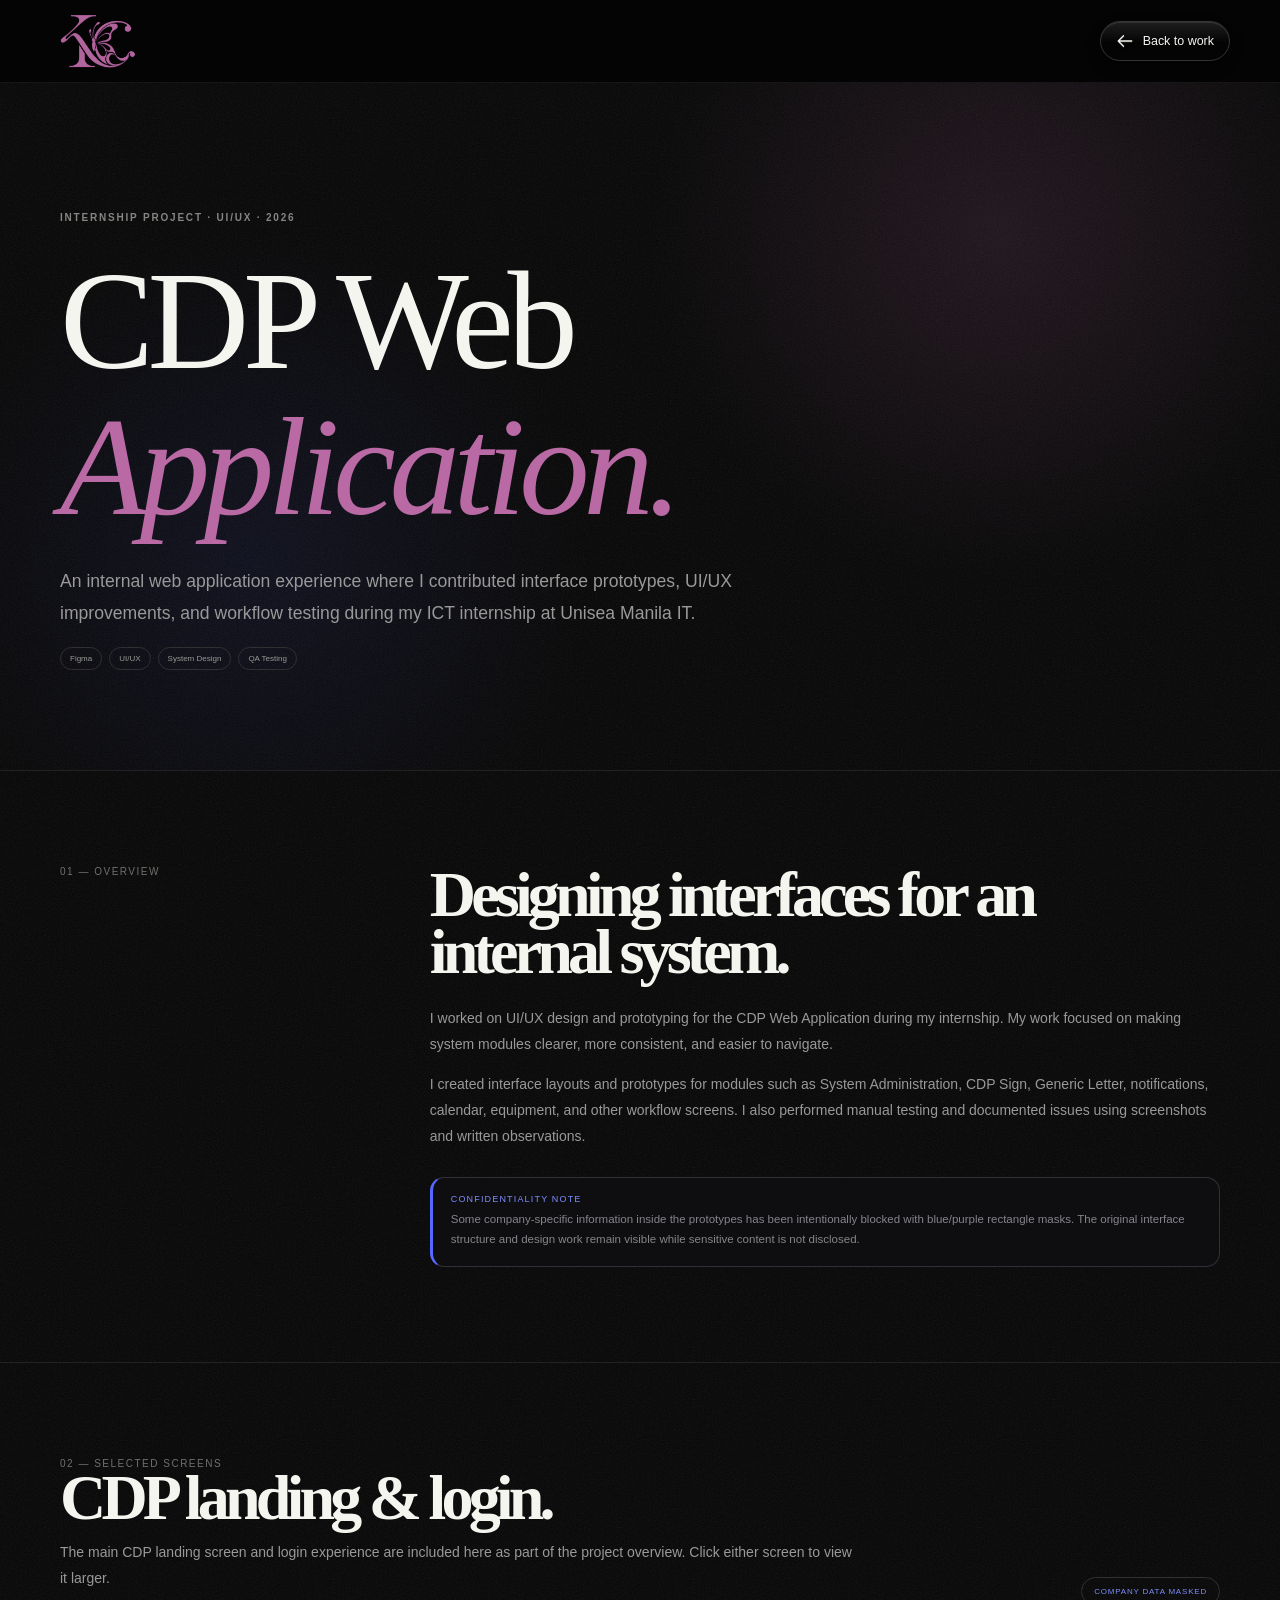
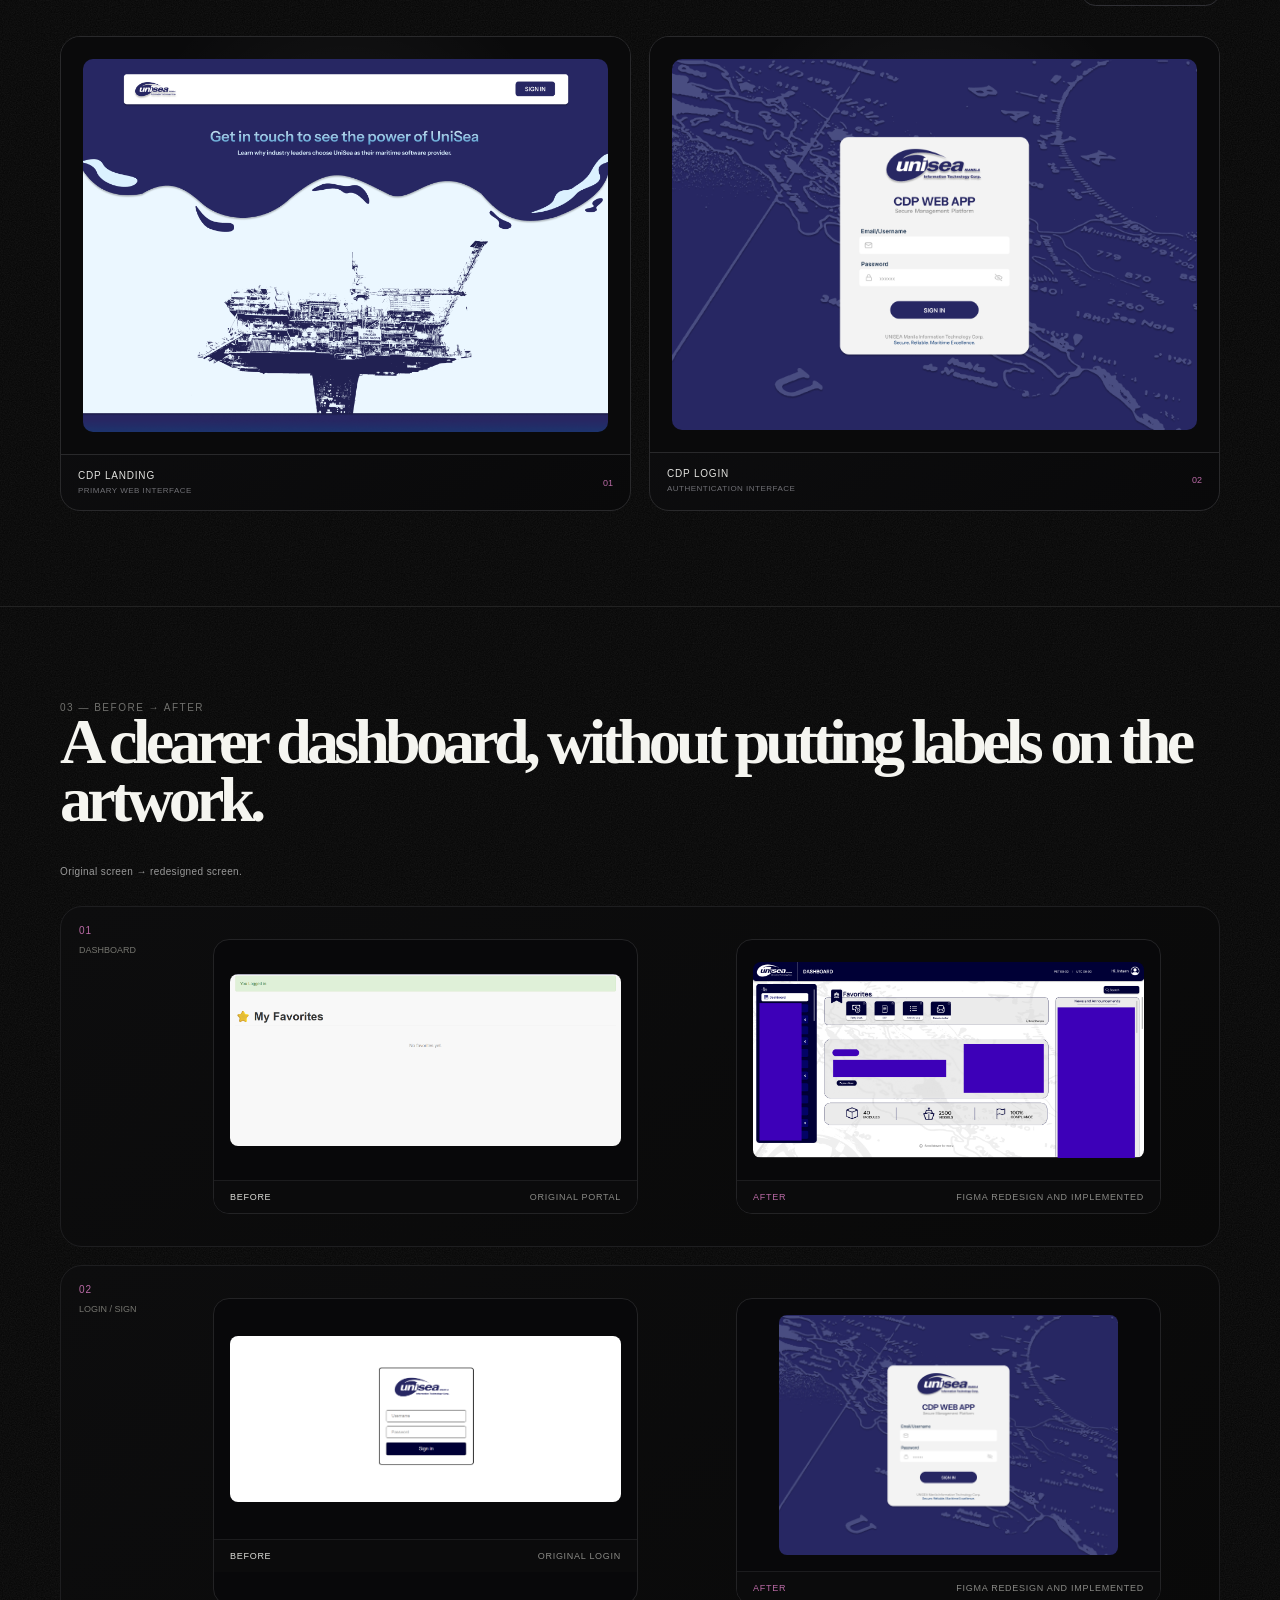
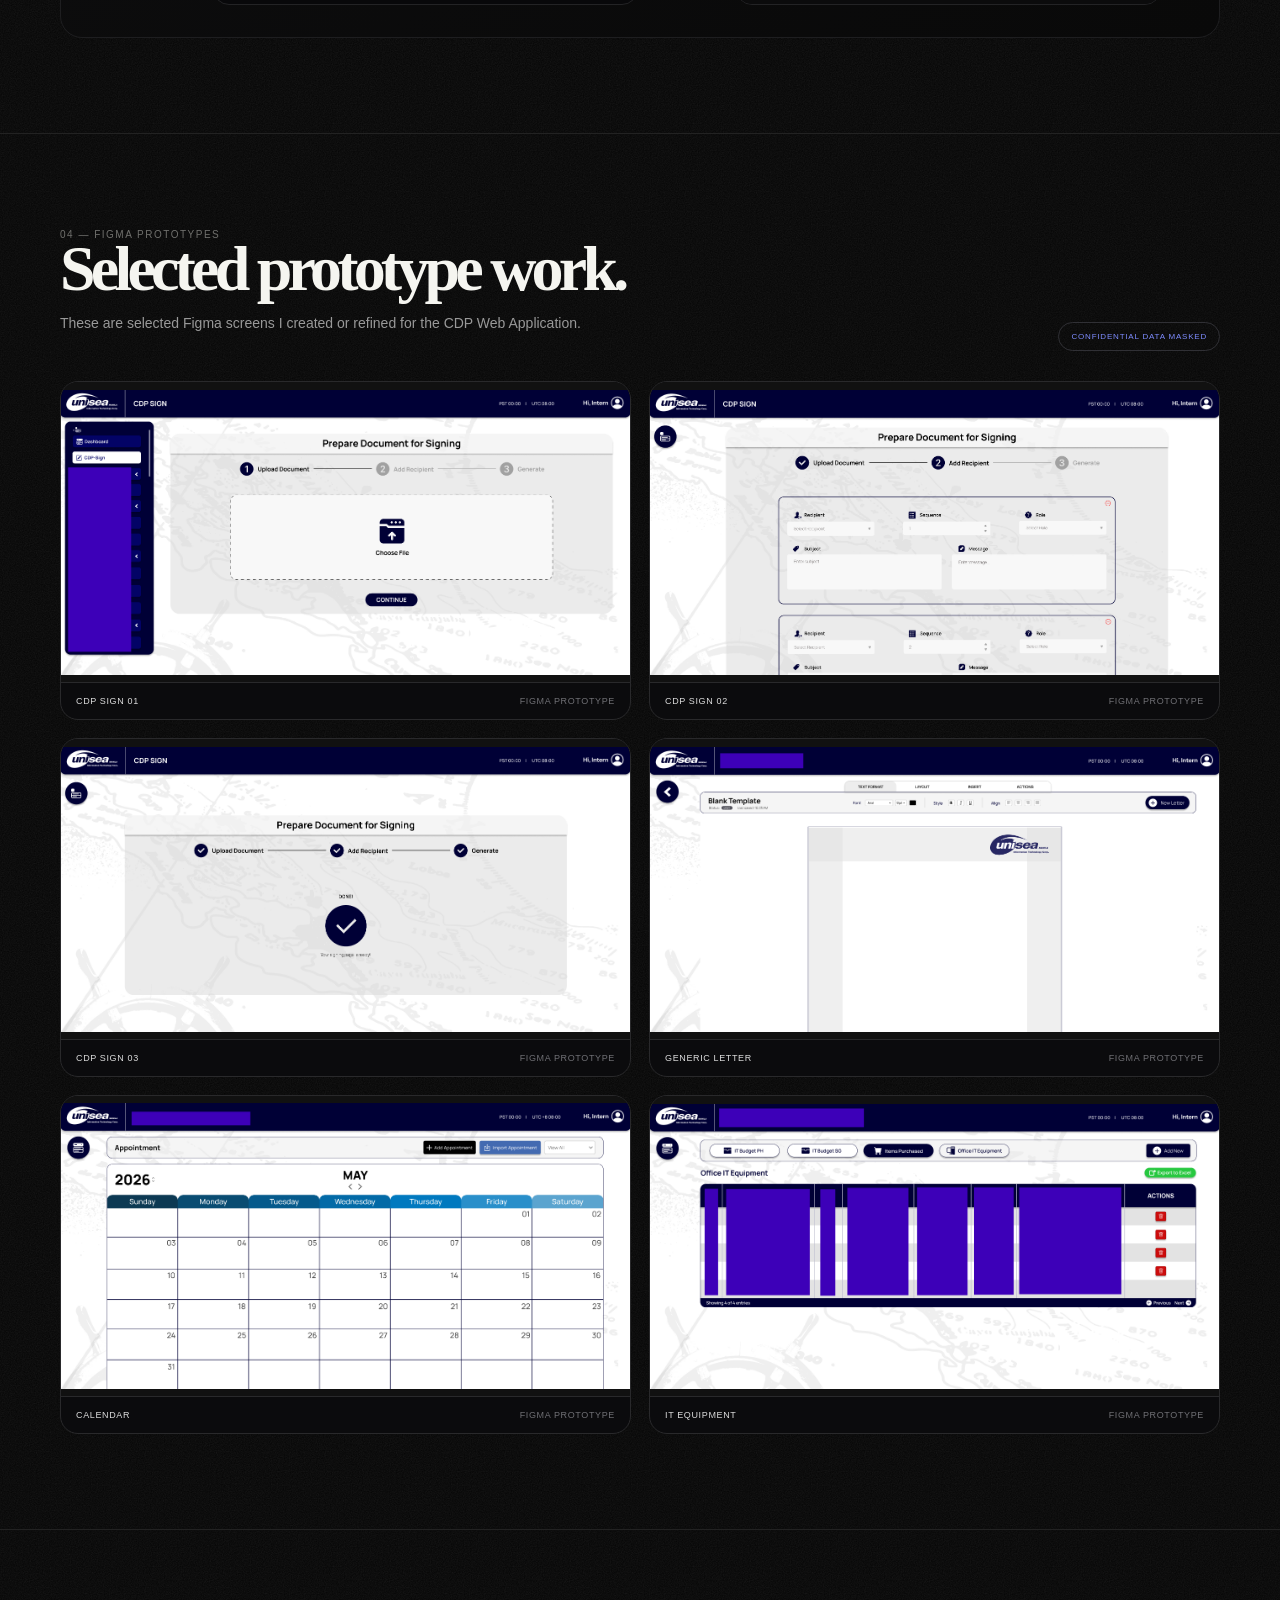
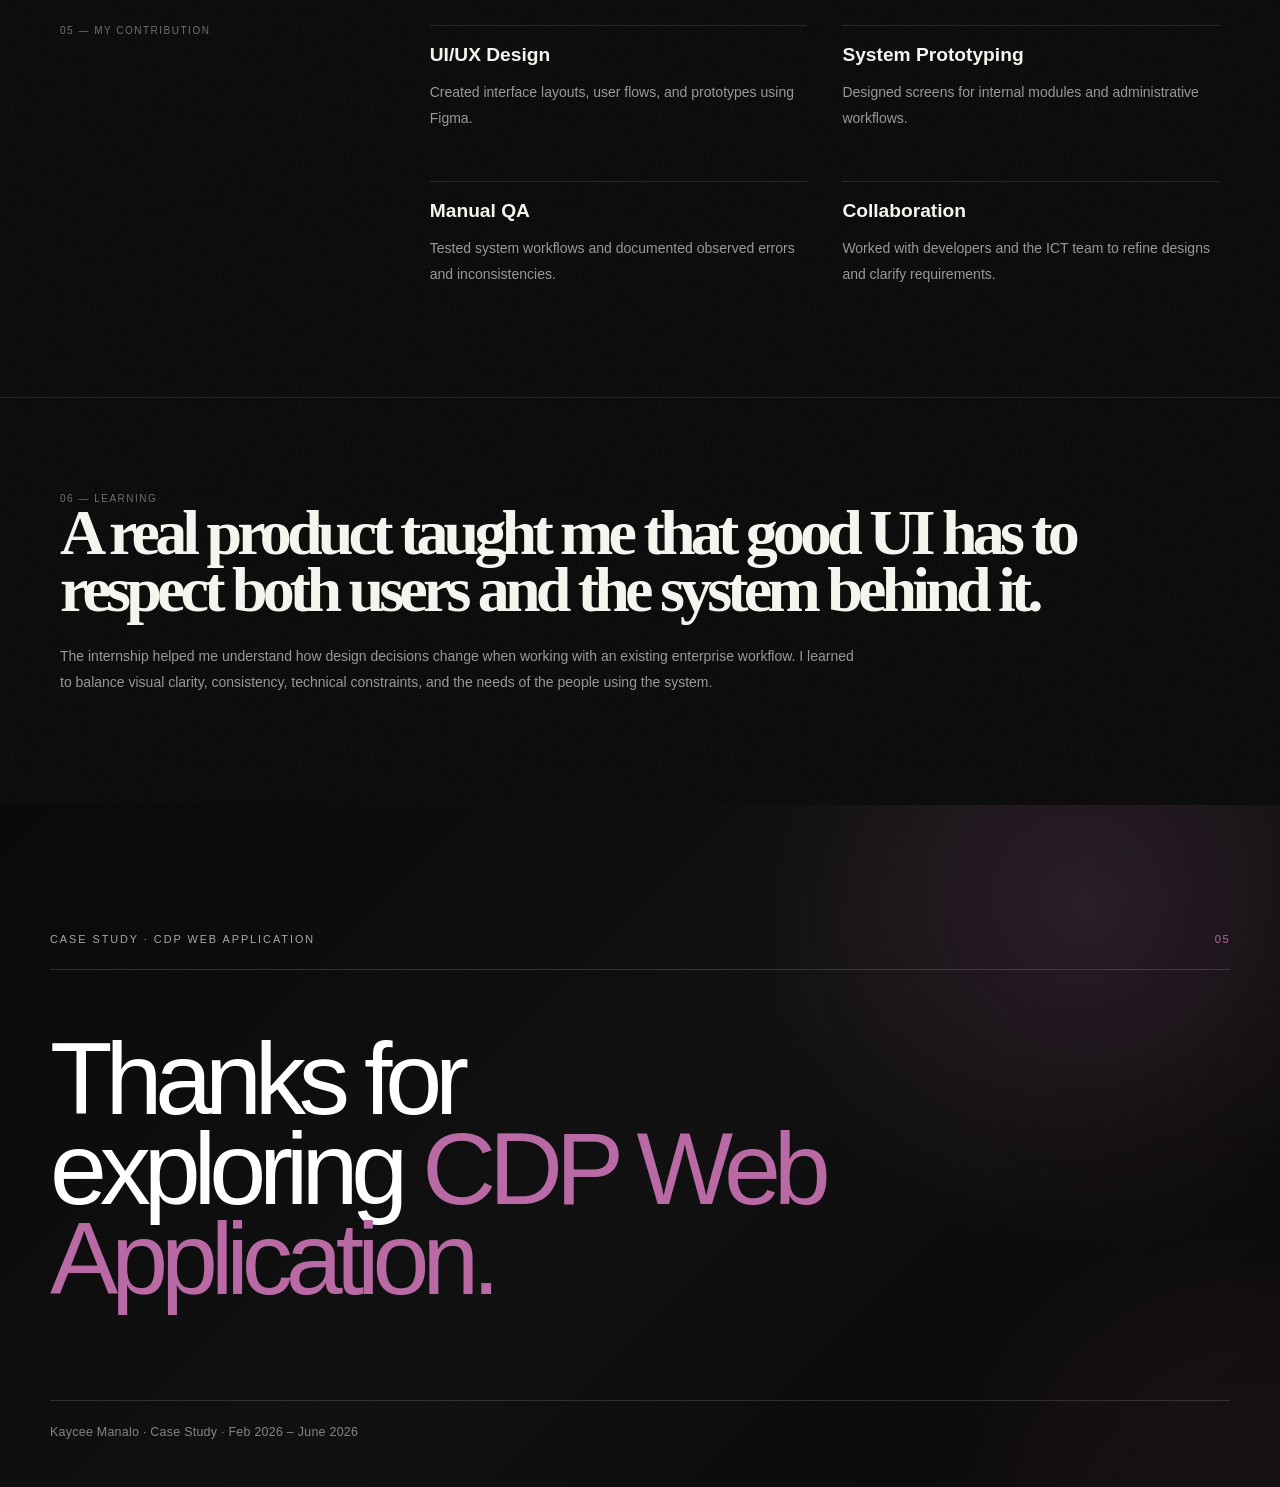
==== commit 5286c1d6: "Updated branding logo and added new info" ====
--- a/cdp.html
+++ b/cdp.html
@@ -1,7 +1,7 @@
 <!doctype html><html lang="en"><head>
-<link rel="icon" type="image/png" href="assets/images/portfolio-new-branding-logo-3d.png"><meta charset="UTF-8"><meta name="viewport" content="width=device-width,initial-scale=1"><meta name="description" content="CDP Web Application case study: Kaycee Manalo's UI/UX prototyping and QA contribution during her ICT internship."><title>CDP Web Application — Case Study | Kaycee Manalo</title><link rel="stylesheet" href="style.css"></head>
+<link rel="icon" type="image/png" href="assets/images/portfolio-butterfly-logo.png"><meta charset="UTF-8"><meta name="viewport" content="width=device-width,initial-scale=1"><meta name="description" content="CDP Web Application case study: Kaycee Manalo's UI/UX prototyping and QA contribution during her ICT internship."><title>CDP Web Application — Case Study | Kaycee Manalo</title><link rel="stylesheet" href="style.css"></head>
 <body>
-<header id="site-header"><nav class="nav-wrap"><a href="index.html" class="brand"><img class="brand-logo" src="assets/images/portfolio-new-branding-logo-3d.png" alt="Kaycee Manalo logo"></a><a href="index.html?project=cdp#work" class="nav-cta">Back to work ↗</a></nav></header>
+<header id="site-header"><nav class="nav-wrap"><a href="index.html" class="brand"><img class="brand-logo" src="assets/images/portfolio-butterfly-logo.png" alt="Kaycee Manalo logo"></a><a href="index.html?project=cdp#work" class="nav-cta">Back to work ↗</a></nav></header>
 <main class="case-page"><section class="case-hero-dark"><div class="container"><div class="eyebrow">INTERNSHIP PROJECT · UI/UX · 2026</div><h1>CDP Web<br><span>Application.</span></h1><p>An internal web application experience where I contributed interface prototypes, UI/UX improvements, and workflow testing during my ICT internship at Unisea Manila IT.</p><div class="tags"><span>Figma</span><span>UI/UX</span><span>System Design</span><span>QA Testing</span></div></div></section>
 <section class="case-section"><div class="container case-layout"><div class="case-label">01 — OVERVIEW</div><div><h2>Designing interfaces for an internal system.</h2><p>I worked on UI/UX design and prototyping for the CDP Web Application during my internship. My work focused on making system modules clearer, more consistent, and easier to navigate.</p><p>I created interface layouts and prototypes for modules such as System Administration, CDP Sign, Generic Letter, notifications, calendar, equipment, and other workflow screens. I also performed manual testing and documented issues using screenshots and written observations.</p><div class="confidential-note"><strong>Confidentiality note</strong><span>Some company-specific information inside the prototypes has been intentionally blocked with blue/purple rectangle masks. The original interface structure and design work remain visible while sensitive content is not disclosed.</span></div></div></div></section>
 
--- a/style.css
+++ b/style.css
@@ -226,7 +226,7 @@
   width: 100%;
   height: 100%;
   object-fit: cover;
-  object-position: center top;
+  object-position: center 75%;
   display: block;
 }
 
@@ -607,13 +607,13 @@
 .hero h1{font-size:clamp(3.4rem,6.4vw,6.9rem);line-height:.84}.hero-copy>p{font-size:.9rem;max-width:35rem}.hero{padding-top:7.8125rem}.hero-visual{min-height:35rem}.portrait-frame{width:min(24.0625rem,86%);height:31.25rem}
 .section{padding:5.625rem 0}.section.compact{padding:4.375rem 0}.display{font-size:clamp(2.8rem,5.2vw,5.4rem)}.lead{font-size:.95rem;line-height:1.75}.body,.light-copy{font-size:.8rem;line-height:1.75}
 .about-modern{display:grid;grid-template-columns:1fr 1.05fr;gap:4.375rem;align-items:center}.about-title{margin-bottom:1.75rem}.about-copy .btn{margin-top:0.75rem}
-.about-side{min-width:0}.about-card{display:grid;grid-template-columns:38% 62%;background:#101012;border:1px solid #29292b;border-radius:0.9375rem;overflow:hidden}.about-photo-modern{height:20.625rem;overflow:hidden}.about-photo-modern img{width:100%;height:100%;object-fit:cover;object-position:center top}.about-table{display:flex;flex-direction:column}.about-table>div{display:grid;grid-template-columns:1.5625rem 4.5rem 1fr;align-items:center;gap:0.4375rem;padding:1rem 1.125rem;border-bottom:1px solid #29292b;min-height:4.0625rem}.about-table>div:last-child{border-bottom:0}.about-table span{color:var(--lime);font-size:0.625rem}.about-table b{font-size:.65rem;color:#bdbdb8;font-weight:500}.about-table em{font-style:normal;color:#777;font-size:.68rem}.about-mini-stats{display:grid;grid-template-columns:repeat(3,1fr);margin-top:0.875rem;border:1px solid #29292b;border-radius:0.8125rem;overflow:hidden}.about-mini-stats>div{padding:0.9375rem 0.8125rem;border-right:1px solid #29292b}.about-mini-stats>div:last-child{border-right:0}.about-mini-stats strong{display:block;color:var(--lime);font-size:1.15rem}.about-mini-stats span{display:block;color:#777;font-size:.58rem;margin-top:0.3125rem}
+.about-side{min-width:0}.about-card{display:grid;grid-template-columns:38% 62%;background:#101012;border:1px solid #29292b;border-radius:0.9375rem;overflow:hidden}.about-photo-modern{position:relative;min-height:20.625rem;overflow:hidden}.about-photo-modern img{position:absolute;inset:0;width:100%;height:100%;object-fit:cover;object-position:center top}.about-table{display:flex;flex-direction:column;min-width:0}.about-table>div{display:grid;flex:1;grid-template-columns:1.5625rem 4.5rem minmax(0,1fr);align-items:center;gap:0.4375rem;padding:0.625rem 1.125rem;border-bottom:1px solid #29292b;min-height:3.4375rem}.about-table>div:last-child{border-bottom:0}.about-table span{color:var(--lime);font-size:0.625rem}.about-table b{font-size:.65rem;color:#bdbdb8;font-weight:500}.about-table em{font-style:normal;color:#777;font-size:.68rem;line-height:1.5}.about-mini-stats{display:grid;grid-template-columns:repeat(3,1fr);margin-top:0.875rem;border:1px solid #29292b;border-radius:0.8125rem;overflow:hidden}.about-mini-stats>div{padding:0.9375rem 0.8125rem;border-right:1px solid #29292b}.about-mini-stats>div:last-child{border-right:0}.about-mini-stats strong{display:block;color:var(--lime);font-size:1.15rem}.about-mini-stats span{display:block;color:#777;font-size:.58rem;margin-top:0.3125rem}
 .project{padding:2.375rem 0;grid-template-columns:1fr;gap:1.5625rem}.project-content{grid-template-columns:.65fr 1.35fr;gap:2.375rem}.project-content h3{font-size:clamp(2.4rem,4vw,4rem)}.project-art{min-height:17.5rem}.project-top{display:flex;justify-content:space-between}.project-content p{font-size:.8rem}.tags span{font-size:0.5rem;padding:0.375rem 0.5625rem}
 .design-grid,.cert-grid{display:none}
 .portfolio-carousel{position:relative;display:grid;grid-template-columns:3rem minmax(0,1fr) 3rem;grid-template-rows:auto 1.5rem;align-items:center;gap:0.5rem}.carousel-window{overflow:hidden;min-width:0}.carousel-track{display:flex;transition:transform .45s cubic-bezier(.2,.7,.2,1);will-change:transform}.carousel-item{flex:0 0 100%;width:100%;border:1px solid #29292b;border-radius:1.125rem;background:#101012;overflow:hidden;cursor:zoom-in;padding:0;color:#fff}.carousel-item img{display:block;width:100%;height:31.875rem;object-fit:contain;background:#0d0d0e}.carousel-arrow{width:2.5rem;height:2.5rem;border:1px solid #38383a;border-radius:50%;background:#0d0d0e;color:#eee;font-size:1.6875rem;line-height:1;cursor:pointer}.carousel-arrow:hover{border-color:var(--lime);color:var(--lime)}.carousel-dots{grid-column:1/4;display:flex;justify-content:center;gap:0.4375rem}.carousel-dots button{width:0.375rem;height:0.375rem;border-radius:50%;border:0;background:#4b4b4d;padding:0;cursor:pointer}.carousel-dots button.active{background:var(--lime);transform:scale(1.25)}.cert-item{cursor:zoom-in}.cert-item img{height:29.375rem;object-fit:contain;background:#111}.cert-item div{text-align:left;padding:0.875rem 1rem}.cert-item b{display:block;font-size:.75rem}.cert-item span{font-size:.62rem;color:#777;display:block;margin-top:0.25rem}
 .work-head p{font-size:.78rem}.work-head{margin-bottom:2.1875rem}.timeline-item p{font-size:.78rem}.timeline-item h3{font-size:1.2rem}.timeline-item h4{font-size:.8rem}.education-row h2{font-size:1.2rem}.contact-inner h2{font-size:clamp(3.8rem,7vw,7rem)}
-@media(max-width:900px){.about-modern{grid-template-columns:1fr;gap:2.625rem}.about-card{grid-template-columns:34% 66%}.about-photo-modern{height:18.75rem}.project-content{grid-template-columns:1fr}.carousel-item img{height:30rem}}
-@media(max-width:560px){.container{width:calc(100% - 1.75rem)}.hero h1{font-size:clamp(3.4rem,16vw,5.2rem)}.hero-visual{min-height:27.5rem}.portrait-frame{height:26.875rem}.about-card{grid-template-columns:1fr}.about-photo-modern{height:22.5rem}.about-table>div{grid-template-columns:1.375rem 3.875rem 1fr}.about-mini-stats strong{font-size:1rem}.portfolio-carousel{grid-template-columns:2.375rem minmax(0,1fr) 2.375rem}.carousel-item img{height:26.875rem}.cert-item img{height:25rem}.carousel-arrow{width:2.125rem;height:2.125rem;font-size:1.4375rem}.project-art{min-height:14.375rem}}
+@media(max-width:900px){.about-modern{grid-template-columns:1fr;gap:2.625rem}.about-card{grid-template-columns:34% 66%}.about-photo-modern{min-height:18.75rem}.project-content{grid-template-columns:1fr}.carousel-item img{height:30rem}}
+@media(max-width:560px){.container{width:calc(100% - 1.75rem)}.hero h1{font-size:clamp(3.4rem,16vw,5.2rem)}.hero-visual{min-height:27.5rem}.portrait-frame{height:26.875rem}.about-card{grid-template-columns:1fr}.about-photo-modern{min-height:22.5rem}.about-table>div{grid-template-columns:1.375rem 3.875rem minmax(0,1fr)}.about-mini-stats strong{font-size:1rem}.portfolio-carousel{grid-template-columns:2.375rem minmax(0,1fr) 2.375rem}.carousel-item img{height:26.875rem}.cert-item img{height:25rem}.carousel-arrow{width:2.125rem;height:2.125rem;font-size:1.4375rem}.project-art{min-height:14.375rem}}
 
 /* === Portfolio redesign: skills / selected designs / featured works === */
 .skills-section{padding-top:6rem;padding-bottom:6.25rem;background:linear-gradient(180deg,#080809 0%,#050506 100%)}
@@ -1483,8 +1483,8 @@
 /* Replace the old full-screen noise layer with background-only texture. */
 body>.noise{display:none}
 main>section{position:relative;isolation:isolate}
-main>section::before{content:"";position:absolute;inset:0;z-index:-1;pointer-events:none;background-image:var(--page-grain);background-repeat:repeat;background-size:11.25rem 11.25rem;opacity:.065}
-html[data-theme="light"] main>section::before{opacity:.045}
+main>section::before{content:"";position:absolute;inset:0;z-index:-1;pointer-events:none;background-image:var(--page-grain);background-repeat:repeat;background-size:11.25rem 11.25rem;opacity:.10}
+html[data-theme="light"] main>section::before{opacity:.065}
 
 /* Personal projects keep the shared browser tabs and a gallery within each project. */
 .personal-intro{margin:0 0 1.625rem}
@@ -1497,14 +1497,14 @@
 #work .personal-preview img{height:24.375rem;width:100%;object-fit:contain}
 .personal-art-caption{margin:1.5rem 0 1.125rem;padding-top:1.375rem;border-top:1px solid var(--line)}
 .personal-art-caption h4{font:400 1.5rem var(--font-display);margin:0 0 0.625rem;color:var(--text)}
-.personal-image-count{display:block;font-size:.7rem;color:var(--lime);letter-spacing:.08em}
-.personal-gallery{display:flex;flex-wrap:wrap;gap:0.625rem;margin-top:1.625rem;padding-top:1.375rem;border-top:1px solid var(--line)}
-.personal-gallery button{width:4.75rem;height:5.375rem;padding:0.3125rem;border:1px solid var(--line);border-radius:0.5625rem;background:var(--panel2);cursor:pointer;box-shadow:inset 0 1px 0 var(--depth-edge),0 3px 0.5rem var(--depth-shadow)}
-#work .personal-gallery button img{width:100%;height:100%;object-fit:contain;border-radius:0.25rem}
-.personal-gallery button[aria-pressed="true"]{border-color:var(--lime);box-shadow:0 0 0 1px var(--lime),0 0.25rem 0.625rem var(--depth-shadow)}
-.personal-gallery button:hover{border-color:var(--lime)}
+.personal-image-count{display:block;margin-left:0.5rem;font-family:monospace;font-size:.75rem;color:var(--text);font-variant-numeric:tabular-nums;letter-spacing:.04em;white-space:nowrap}
+.personal-gallery{display:flex;align-items:center;gap:0.75rem;margin-top:1.375rem}
+.personal-gallery button{display:inline-flex;align-items:center;justify-content:center;flex-shrink:0;width:2.625rem;height:2.625rem;padding:0;border:1px solid var(--line);border-radius:50%;background:var(--panel);color:var(--text);cursor:pointer}
+.personal-gallery button .action-icon{width:1rem;height:1rem}
+.personal-gallery button:hover:not(:disabled){border-color:var(--lime);color:var(--lime)}
+.personal-gallery button:disabled{opacity:.35;cursor:default}
 .personal-gallery button:focus-visible,.personal-preview:focus-visible{outline:2px solid var(--lime);outline-offset:0.25rem}
-@media(max-width:700px){#work .personal-browser .personal-project{padding:1.125rem}.personal-project-layout{grid-template-columns:1fr;gap:1.25rem}#work .personal-preview img{height:20.625rem}.personal-gallery{gap:0.5rem}.personal-gallery button{width:3.875rem;height:4.625rem}}
+@media(max-width:700px){#work .personal-browser .personal-project{padding:1.125rem}.personal-project-layout{grid-template-columns:1fr;gap:1.25rem}#work .personal-preview img{height:20.625rem}}
 
 /* Karibok uses the supplied branding artwork while the product is in development. */
 #work #featured-work .work-browser .karibok-media{display:flex;align-items:center;justify-content:center}
@@ -1576,3 +1576,59 @@
    Rem-based dimensions keep text, controls and artwork in proportion.
    Preserve mobile/tablet breakpoints and cap growth on very large displays. */
 html{font-size:clamp(100%,1.171303vw,200%)}
+
+/* Photo editing: aligned originals and edits with a quiet crossfade. */
+.photo-editing-intro{margin-bottom:1.625rem}
+.photo-editing-intro h3{font:400 clamp(1.6rem,3vw,2.2rem) var(--font-display);margin:0 0 .625rem}
+.photo-editing-intro p{color:var(--muted);font-size:.85rem;margin:0}
+.photo-editing-projects{min-width:0}
+#work .photo-browser .photo-comparison{display:grid;grid-template-columns:minmax(0,1fr) minmax(0,1fr);align-items:center;gap:clamp(1.75rem,4vw,3.5rem);padding:1.75rem;border:0;border-radius:0;background:transparent}
+.photo-browser .photo-comparison[hidden]{display:none}
+.photo-browser .photo-comparison-stage{height:30rem;aspect-ratio:auto;border:1px solid var(--line);border-radius:.75rem;overflow:hidden}
+.photo-browser .photo-comparison-copy{min-width:0;padding:.5rem 0}
+.photo-browser .photo-navigation{margin:0;padding:0 1.75rem 1.75rem}
+#work .photo-browser .project-tabs button{flex-basis:auto;width:auto;min-width:11.5rem;max-width:none}
+.photo-comparison{min-width:0;overflow:hidden;border:1px solid var(--line);border-radius:1rem;background:var(--panel)}
+.photo-comparison-stage{position:relative;aspect-ratio:4/5;background:var(--panel2);isolation:isolate}
+#work .photo-comparison-stage img{position:absolute;inset:0;display:block;width:100%;height:100%;object-fit:contain;object-position:center;border-radius:0;transform:none;filter:none}
+#work .photo-comparison-stage .photo-after{opacity:0;transition:opacity .35s ease;will-change:opacity}
+#work .photo-comparison.is-after .photo-after{opacity:1}
+.photo-comparison-copy{padding:1.25rem}
+.photo-comparison-copy h4{font:400 1.35rem/1.3 var(--font-display);margin:0 0 .625rem;color:var(--text)}
+.photo-comparison-copy>p{font-size:.78rem;line-height:1.7;color:var(--muted);margin:0 0 1.125rem}
+.photo-editing-label{display:block;margin-bottom:.875rem;font-size:.6rem;font-weight:600;letter-spacing:.14em;color:var(--lime)}
+.photo-comparison-copy .photo-techniques{font-size:.74rem;margin-bottom:1.25rem}
+.photo-comparison-copy .photo-description{font-size:.875rem;line-height:1.85;margin-bottom:1.25rem;color:var(--text);max-width:38rem}
+.photo-comparison-copy .photo-editing-credit{font-size:.72rem;margin-bottom:1.5rem;padding-top:1rem;border-top:1px solid var(--line)}
+.photo-comparison-controls{display:flex;align-items:center;flex-wrap:wrap;gap:.75rem}
+.photo-toggle{display:inline-flex;gap:.25rem;padding:.25rem;border:1px solid var(--line);border-radius:2rem}
+.photo-toggle button{min-height:2.5rem;padding:.625rem 1.125rem;border:0;border-radius:2rem;background:transparent;color:var(--muted);font:600 .68rem/1 var(--font-body);letter-spacing:.07em;cursor:pointer}
+.photo-toggle button[aria-pressed="true"]{background:var(--lime);color:#171017}
+.photo-toggle button:hover{color:var(--text)}
+.photo-toggle button[aria-pressed="true"]:hover{color:#171017}
+.photo-toggle button:focus-visible{outline:2px solid var(--text);outline-offset:2px}
+.photo-comparison-status{font-size:.65rem;color:var(--muted)}
+@media(max-width:700px){#work .photo-browser .photo-comparison{grid-template-columns:1fr;gap:1.25rem;padding:1.125rem}.photo-browser .photo-comparison-stage{height:auto;aspect-ratio:4/5}.photo-browser .photo-navigation{padding:0 1.125rem 1.125rem}}
+@media(prefers-reduced-motion:reduce){#work .photo-comparison-stage .photo-after{transition:none}}
+
+/* Subtle tactile depth for previous/next and photo comparison controls. */
+body :is(.personal-prev,.personal-next,.work-prev,.work-next,.learn-prev,.learn-next,.carousel-arrow,.design-nav,.photo-toggle button){
+ background-image:linear-gradient(180deg,rgba(255,255,255,.09),transparent 60%,rgba(0,0,0,.05));
+ box-shadow:inset 0 1px 0 var(--depth-edge),inset 0 -1px 0 rgba(0,0,0,.12),0 2px 0 rgba(0,0,0,.16),0 3px 6px var(--depth-shadow);
+ transition:transform .15s ease,box-shadow .15s ease,border-color .15s ease;
+}
+@media(hover:hover) and (pointer:fine){
+ body :is(.personal-prev,.personal-next,.work-prev,.work-next,.learn-prev,.learn-next,.carousel-arrow,.design-nav,.photo-toggle button):hover:not(:disabled){
+  transform:translateY(-1px);
+  box-shadow:inset 0 1px 0 var(--depth-edge),inset 0 -1px 0 rgba(0,0,0,.12),0 2px 0 rgba(0,0,0,.16),0 4px 7px var(--depth-shadow);
+ }
+}
+body :is(.personal-prev,.personal-next,.work-prev,.work-next,.learn-prev,.learn-next,.carousel-arrow,.design-nav,.photo-toggle button):active:not(:disabled){
+ transform:translateY(1px);
+ box-shadow:inset 0 1px 2px rgba(0,0,0,.18),0 1px 2px var(--depth-shadow);
+}
+body :is(.personal-prev,.personal-next,.work-prev,.work-next,.learn-prev,.learn-next,.carousel-arrow,.design-nav,.photo-toggle button):disabled{background-image:none;box-shadow:none;transform:none}
+@media(prefers-reduced-motion:reduce){
+ body :is(.personal-prev,.personal-next,.work-prev,.work-next,.learn-prev,.learn-next,.carousel-arrow,.design-nav,.photo-toggle button){transition:none}
+ body :is(.personal-prev,.personal-next,.work-prev,.work-next,.learn-prev,.learn-next,.carousel-arrow,.design-nav,.photo-toggle button):is(:hover,:active):not(:disabled){transform:none}
+}
